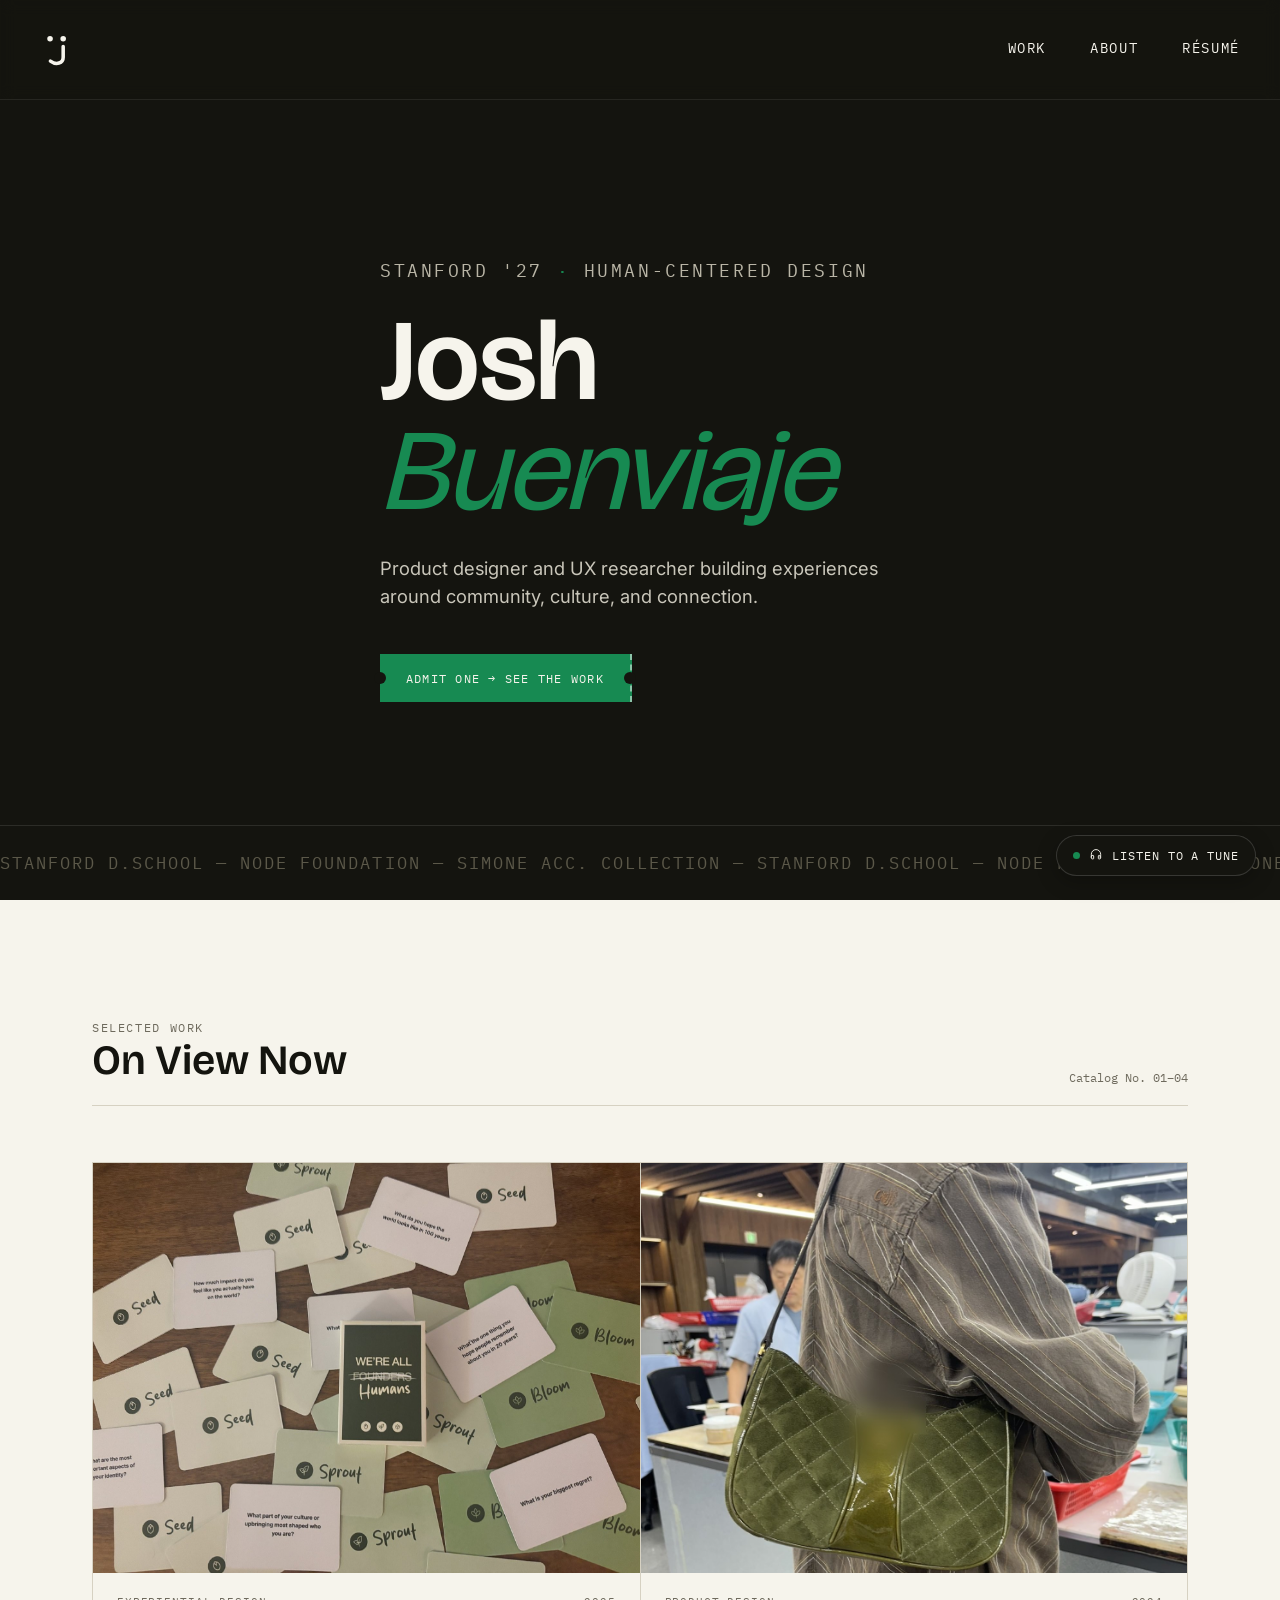
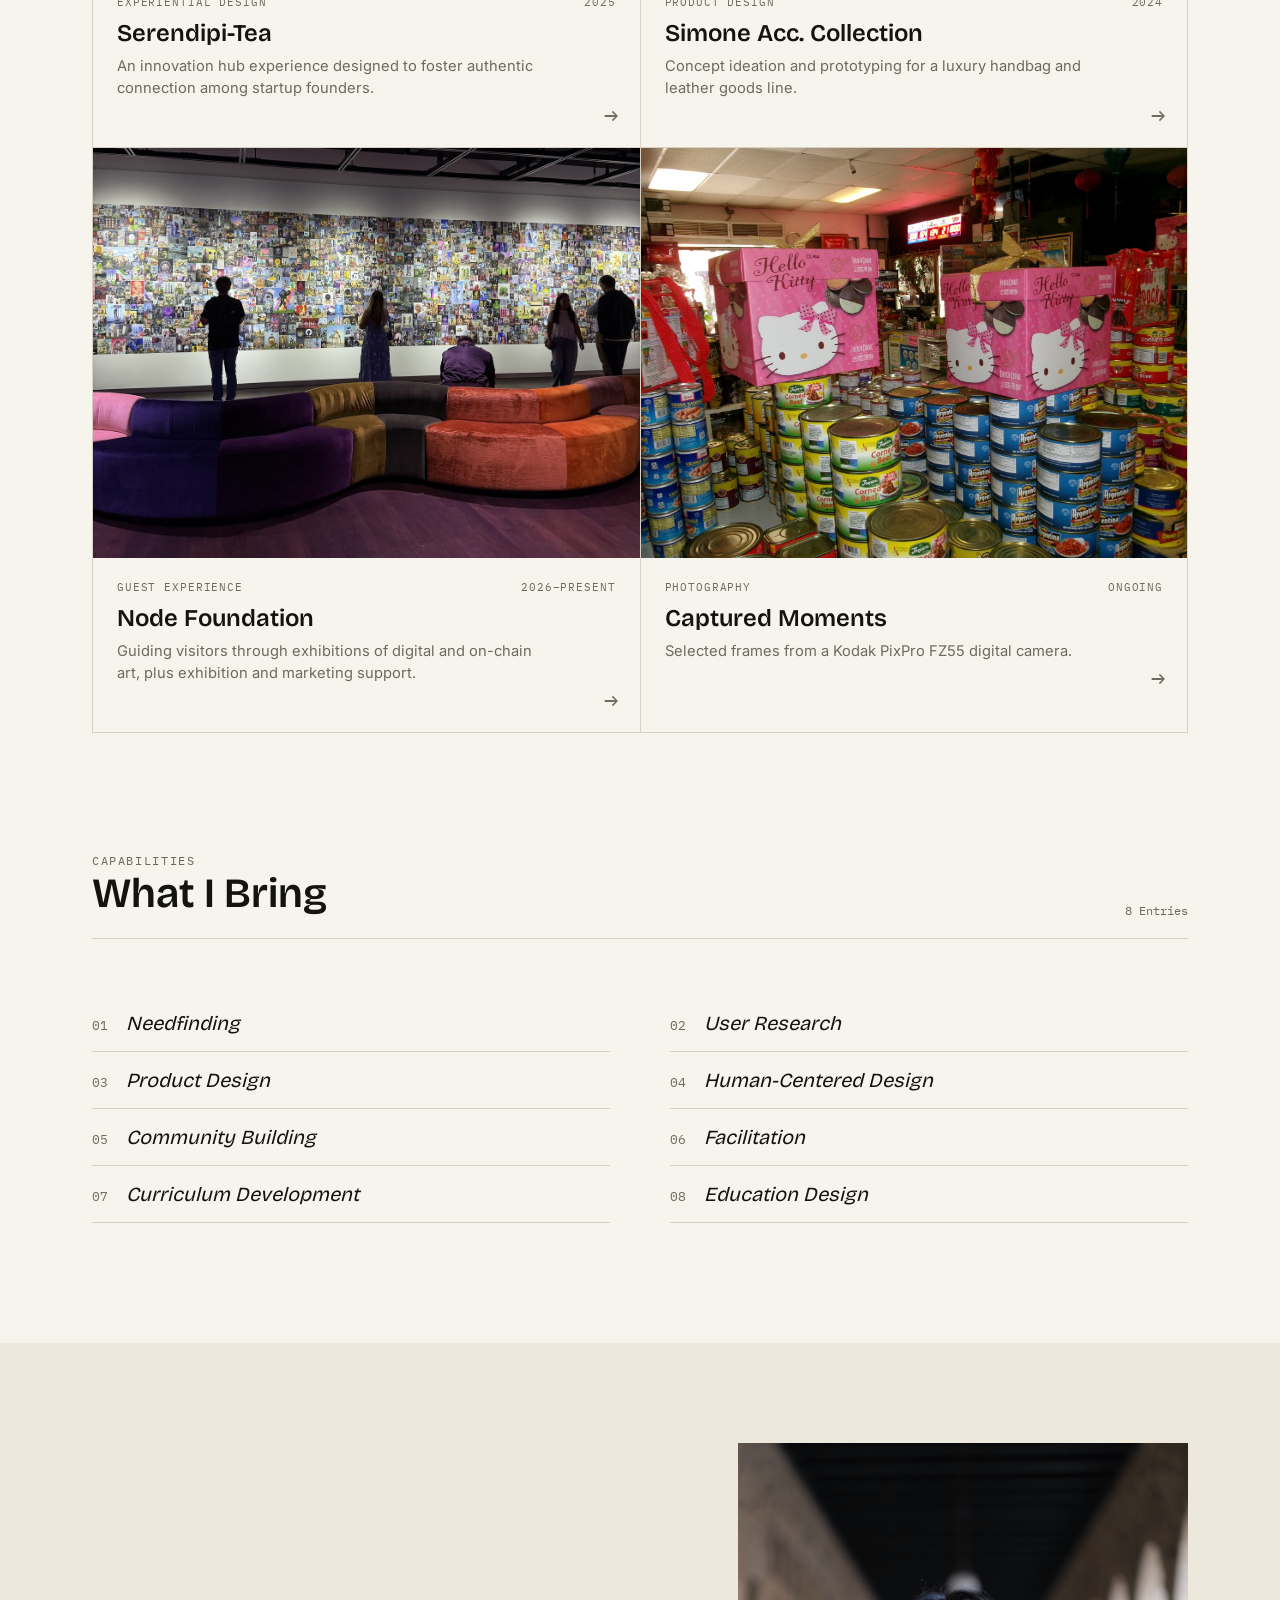
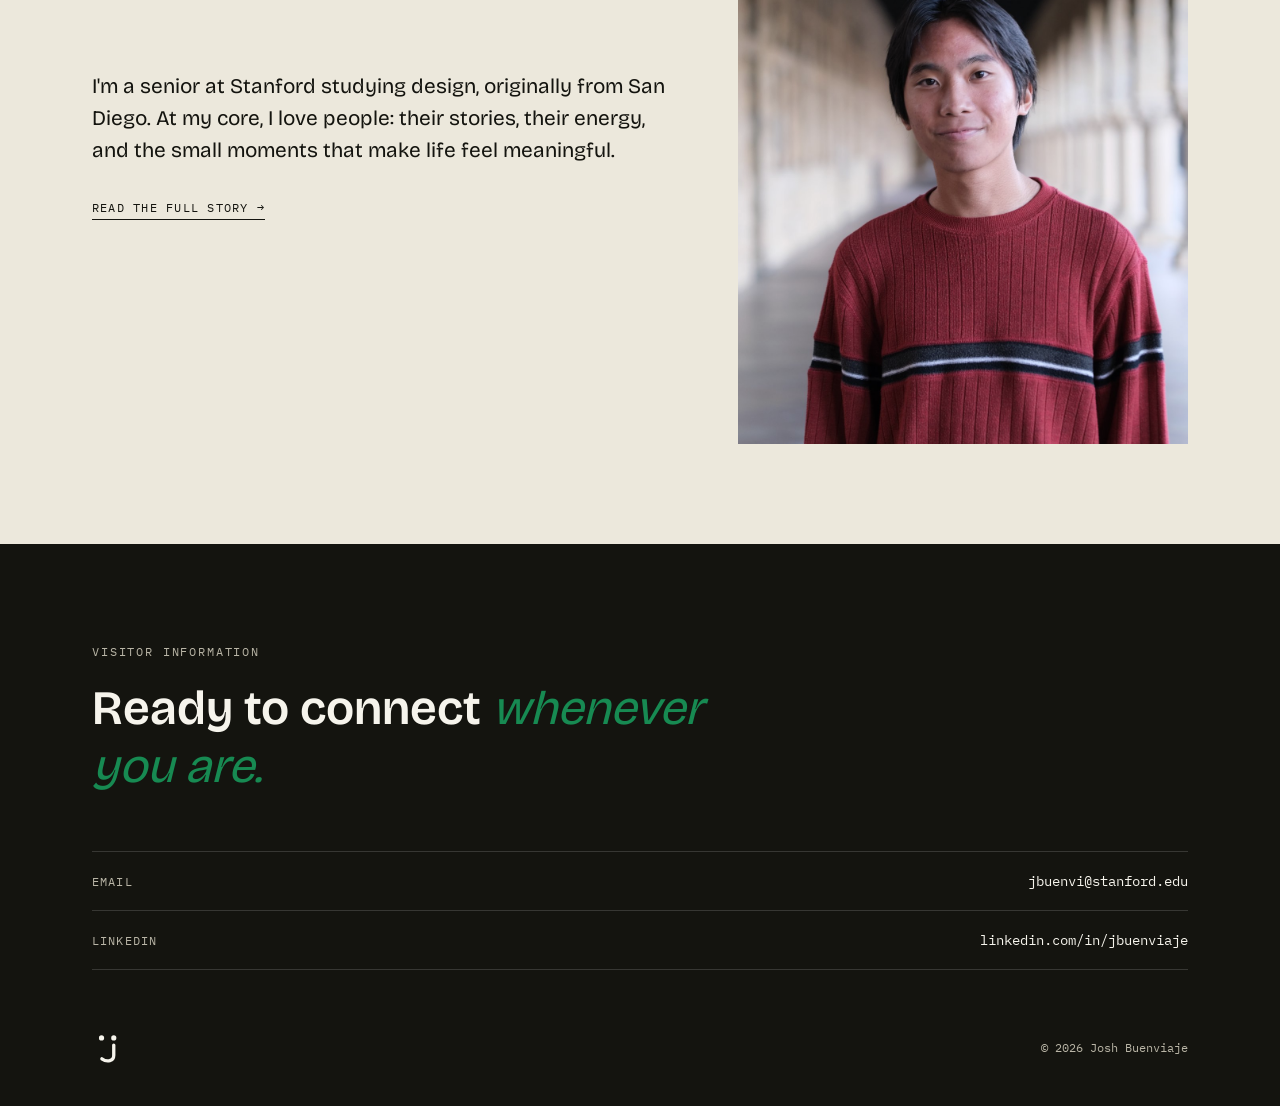
==== index.html @ cf0e29b3 "Add files via upload" ====
<!DOCTYPE html>
<html lang="en">
<head>
<meta charset="UTF-8">
<meta name="viewport" content="width=device-width, initial-scale=1.0">
<title>Josh Buenviaje — Portfolio</title>
<link rel="preconnect" href="https://fonts.googleapis.com">
<link href="https://fonts.googleapis.com/css2?family=Bricolage+Grotesque:opsz,wght@12..96,200..800&family=Inter:wght@400;500;600&family=IBM+Plex+Mono:wght@400;500&display=swap" rel="stylesheet">
<style>
  :root{
    --ink:#14140F;
    --paper:#F6F4EC;
    --paper-card:#ECE8DC;
    --line:#D6D1C2;
    --accent:#178A52;
    --accent-dim:#D8F2E3;
    --stamp:#D6402C;
    --muted:#6E6A5D;
    --paper-muted:#B9B5A6;
  }
  *{margin:0;padding:0;box-sizing:border-box;}
  html{scroll-behavior:smooth;}
  body{
    background:var(--paper);
    color:var(--ink);
    font-family:'Inter',sans-serif;
    -webkit-font-smoothing:antialiased;
    overflow-x:hidden;
  }
  a{color:inherit;text-decoration:none;}
  .mono{font-family:'IBM Plex Mono',monospace;}
  .display{font-family:'Bricolage Grotesque',sans-serif;}
  .wrap{max-width:1160px;margin:0 auto;padding:0 32px;}

  /* NAV */
  nav{
    position:fixed;top:0;left:0;right:0;z-index:50;
    display:flex;align-items:center;justify-content:space-between;
    padding:30px 40px;
    background:rgba(246,244,236,0.85);
    backdrop-filter:blur(8px);
    border-bottom:1px solid var(--line);
  }
  .navmark{color:var(--ink);display:block;transition:color .2s ease;}
  .navlinks{display:flex;gap:44px;}
  .navlinks a{
    font-family:'IBM Plex Mono',monospace;
    font-size:0.85rem;letter-spacing:0.12em;text-transform:uppercase;
    position:relative;padding-bottom:4px;
  }
  .navlinks a::after{
    content:'';position:absolute;left:0;bottom:0;width:0;height:1px;
    background:var(--accent);transition:width .25s ease;
  }
  .navlinks a:hover::after{width:100%;}
  nav.dark{background:rgba(20,20,15,0.85);border-bottom:1px solid rgba(255,255,255,0.08);}
  nav.dark .navmark, nav.dark .navlinks a{color:var(--paper);}

  /* HERO */
  .hero{
    background:var(--ink);
    color:var(--paper);
    min-height:100vh;
    display:flex;flex-direction:column;
    justify-content:center;
    position:relative;
    padding-top:120px;
    padding-bottom:60px;
  }
  .eyebrow{
    font-family:'IBM Plex Mono',monospace;
    font-size:1.15rem;letter-spacing:0.14em;text-transform:uppercase;
    color:var(--paper-muted);
    margin-bottom:24px;
  }
  .eyebrow span{color:var(--accent);}
  h1.name{
    font-family:'Bricolage Grotesque',sans-serif;
    font-weight:600;
    font-size:clamp(3.2rem, 9vw, 7.4rem);
    line-height:0.96;
    letter-spacing:-0.01em;
    margin-bottom:28px;
  }
  h1.name em{font-style:italic;font-weight:400;color:var(--accent);}
  .role-line{
    font-size:1.15rem;
    max-width:520px;
    color:#C9C6BA;
    line-height:1.5;
    margin-bottom:44px;
  }
  .hero-bottom{
    display:flex;align-items:center;gap:28px;flex-wrap:wrap;
  }

  /* TICKET BUTTON */
  .ticket{
    position:relative;
    display:inline-flex;align-items:center;gap:14px;
    background:var(--accent);
    color:var(--paper);
    padding:16px 26px;
    font-family:'IBM Plex Mono',monospace;
    font-size:0.78rem;letter-spacing:0.1em;text-transform:uppercase;
    border-right:2px dashed rgba(255,255,255,0.5);
    transition:transform .2s ease, background .2s ease;
  }
  .ticket::before{
    content:'';position:absolute;left:-6px;top:50%;transform:translateY(-50%);
    width:12px;height:12px;border-radius:50%;background:var(--ink);
  }
  .ticket::after{
    content:'';position:absolute;right:-6px;top:50%;transform:translateY(-50%);
    width:12px;height:12px;border-radius:50%;background:var(--ink);
  }
  .ticket:hover{transform:translateY(-2px);background:#1EA05F;}
  .stamp{
    font-family:'IBM Plex Mono',monospace;
    font-size:0.68rem;letter-spacing:0.08em;
    color:var(--stamp);
    border:1.5px solid var(--stamp);
    padding:5px 10px;
    transform:rotate(-6deg);
    display:inline-block;
    text-transform:uppercase;
  }

  /* MARQUEE */
  .marquee-wrap{
    position:absolute;bottom:0;left:0;right:0;
    border-top:1px solid rgba(255,255,255,0.1);
    padding:26px 0;overflow:hidden;white-space:nowrap;
  }
  .marquee{
    display:inline-block;
    font-family:'IBM Plex Mono',monospace;
    font-size:1.05rem;letter-spacing:0.12em;
    color:#5B5849;
    animation:scroll 28s linear infinite;
  }
  @keyframes scroll{from{transform:translateX(0);}to{transform:translateX(-50%);}}

  /* SECTION HEADER */
  .section{padding:120px 0;}
  .section-head{
    display:flex;justify-content:space-between;align-items:flex-end;
    margin-bottom:56px;flex-wrap:wrap;gap:16px;
    border-bottom:1px solid var(--line);
    padding-bottom:20px;
  }
  .section-eyebrow{
    font-family:'IBM Plex Mono',monospace;
    font-size:0.72rem;letter-spacing:0.14em;text-transform:uppercase;
    color:var(--muted);
  }
  .section-title{
    font-family:'Bricolage Grotesque',sans-serif;font-weight:600;font-size:2.6rem;
  }
  .catalog-no{
    font-family:'IBM Plex Mono',monospace;font-size:0.72rem;color:var(--muted);
  }

  /* WORK GRID */
  .work-grid{
    display:grid;grid-template-columns:1fr 1fr;gap:1px;
    background:var(--line);
    border:1px solid var(--line);
  }
  .work-card{
    background:var(--paper);
    display:flex;flex-direction:column;
    text-decoration:none;color:inherit;
    transition:background .2s ease;
  }
  .work-card:hover{background:var(--paper-card);}
  .work-image{
    display:flex;align-items:flex-end;
    padding:20px;
    position:relative;
    overflow:hidden;
  }
  .work-image .imgtag{
    font-family:'IBM Plex Mono',monospace;
    font-size:0.68rem;color:rgba(255,255,255,0.75);
    letter-spacing:0.08em;position:relative;z-index:1;
  }
  .work-1 .work-image{aspect-ratio:4/3;background:linear-gradient(135deg,#178A52,#0B3A24);}
  .work-2 .work-image{aspect-ratio:4/3;background:linear-gradient(135deg,#5C5748,#22201A);}
  .work-3 .work-image{aspect-ratio:4/3;background:linear-gradient(135deg,#D6402C,#7A1F14);}
  .work-4 .work-image{aspect-ratio:4/3;background:linear-gradient(135deg,#8C8875,#3D3B31);}
  .work-image .ph-img{object-position:center 20%;}
  /* Easy-to-swap placeholder images: replace the file at the src path below,
     or edit the src attribute directly. If the file is missing, onerror hides
     the broken image and the colored background above shows through instead. */
  .ph-img{
    position:absolute;inset:0;width:100%;height:100%;object-fit:cover;
    display:block;
  }
  .work-body{padding:22px 24px 48px;position:relative;}
  .work-meta{
    font-family:'IBM Plex Mono',monospace;font-size:0.68rem;letter-spacing:0.08em;
    text-transform:uppercase;color:var(--muted);margin-bottom:10px;
    display:flex;justify-content:space-between;
  }
  .work-title{
    font-family:'Bricolage Grotesque',sans-serif;font-weight:600;font-size:1.5rem;margin-bottom:8px;
  }
  .work-desc{font-size:0.92rem;color:var(--muted);line-height:1.5;max-width:420px;}
  .work-arrow{
    position:absolute;right:22px;bottom:20px;
    font-family:'IBM Plex Mono',monospace;font-size:1.5rem;line-height:1;
    color:var(--muted);
    transition:color .2s ease, transform .2s ease;
    transform:scale(1);
  }
  .work-card:hover .work-arrow{color:var(--accent);transform:scale(1.25);}

  /* SKILLS INDEX */
  .index-list{
    display:grid;grid-template-columns:1fr 1fr;gap:0 60px;
  }
  .index-row{
    display:flex;align-items:baseline;gap:18px;
    padding:16px 0;border-bottom:1px solid var(--line);
    position:relative;cursor:default;
  }
  .index-num{font-family:'IBM Plex Mono',monospace;color:var(--muted);font-size:0.8rem;}
  .index-name{
    font-family:'Bricolage Grotesque',sans-serif;font-style:italic;font-size:1.25rem;
    position:relative;
  }
  .index-name::after{
    content:'';position:absolute;left:0;bottom:-2px;width:0;height:1px;background:var(--accent);
    transition:width .25s ease;
  }
  .index-row:hover .index-name::after{width:100%;}

  /* ABOUT TEASER */
  .about-teaser{
    background:var(--paper-card);
    padding:100px 0;
  }
  .about-grid{
    display:grid;grid-template-columns:1.3fr 1fr;gap:60px;align-items:center;
  }
  .about-text p{font-size:1.3rem;line-height:1.55;font-family:'Bricolage Grotesque',sans-serif;font-weight:400;margin-bottom:28px;}
  .about-link{
    font-family:'IBM Plex Mono',monospace;font-size:0.78rem;letter-spacing:0.1em;text-transform:uppercase;
    border-bottom:1.5px solid var(--ink);padding-bottom:4px;
  }
  .about-photo{
    aspect-ratio:3/4;
    position:relative;overflow:hidden;
  }
  .about-photo img{
    width:100%;height:100%;object-fit:cover;object-position:center 15%;display:block;
    filter:grayscale(0.15) contrast(1.03);
  }

  /* FOOTER / CONTACT */
  footer{
    background:var(--ink);color:var(--paper);
    padding:100px 0 40px;
  }
  .footer-eyebrow{
    font-family:'IBM Plex Mono',monospace;font-size:0.72rem;letter-spacing:0.16em;
    text-transform:uppercase;color:var(--paper-muted);margin-bottom:20px;
  }
  .footer-title{
    font-family:'Bricolage Grotesque',sans-serif;font-weight:600;font-size:3rem;margin-bottom:56px;max-width:640px;
  }
  .footer-title em{color:var(--accent);font-style:italic;font-weight:400;}
  .plates{border-top:1px solid rgba(255,255,255,0.15);}
  .plate{
    display:flex;justify-content:space-between;align-items:baseline;
    padding:20px 0;border-bottom:1px solid rgba(255,255,255,0.15);
    font-family:'IBM Plex Mono',monospace;font-size:0.85rem;
  }
  .plate span:first-child{color:var(--paper-muted);letter-spacing:0.1em;text-transform:uppercase;font-size:0.72rem;}
  .plate a:hover{color:var(--accent);}
  .footer-bottom{
    display:flex;justify-content:space-between;align-items:center;
    margin-top:60px;font-family:'IBM Plex Mono',monospace;font-size:0.72rem;color:var(--paper-muted);
  }
  .footer-mark{color:var(--paper);}

  @media (max-width:760px){
    .work-grid{grid-template-columns:1fr;}
    .about-grid{grid-template-columns:1fr;}
    .index-list{grid-template-columns:1fr;}
    .footer-title{font-size:2.1rem;}
    h1.name{font-size:clamp(2.6rem,12vw,4rem);}
  }
  /* AUDIO GUIDE WIDGET */
  .audio-guide{
    position:fixed;
    bottom:clamp(14px,3vw,24px);right:clamp(14px,3vw,24px);
    z-index:200;
    font-family:'Inter',sans-serif;
    max-width:calc(100vw - 28px);
  }
  .ag-toggle{
    display:flex;align-items:center;gap:9px;
    background:var(--ink);color:var(--paper);
    border:1px solid rgba(255,255,255,0.15);
    padding:clamp(10px,2vw,12px) clamp(13px,3vw,16px);border-radius:999px;
    cursor:pointer;box-shadow:0 6px 20px rgba(0,0,0,0.25);
    font-family:'IBM Plex Mono',monospace;font-size:clamp(0.66rem,1.6vw,0.72rem);letter-spacing:0.08em;text-transform:uppercase;
    transition:transform .2s ease, box-shadow .2s ease;
    white-space:nowrap;
  }
  .ag-toggle:hover{transform:translateY(-2px);box-shadow:0 10px 26px rgba(0,0,0,0.3);}
  .ag-dot{width:7px;height:7px;border-radius:50%;background:var(--accent);flex:none;
    animation:agpulse 1.6s ease-in-out infinite;}
  @keyframes agpulse{0%,100%{opacity:1;}50%{opacity:0.35;}}
  .ag-toggle svg{flex:none;}

  .ag-panel{
    position:absolute;bottom:calc(100% + 12px);right:0;
    width:clamp(240px,80vw,320px);
    max-width:calc(100vw - 28px);
    background:var(--paper);
    border:1px solid var(--ink);
    box-shadow:0 16px 40px rgba(0,0,0,0.22);
    padding:clamp(12px,3vw,16px);
    display:none;
    opacity:0;transform:translateY(8px);
    transition:opacity .2s ease, transform .2s ease;
  }
  .audio-guide.open .ag-panel{display:block;}
  .audio-guide.open .ag-panel.show{opacity:1;transform:translateY(0);}

  .ag-head{display:flex;justify-content:space-between;align-items:center;margin-bottom:12px;border-bottom:1px solid var(--line);padding-bottom:9px;gap:12px;}
  .ag-close{cursor:pointer;font-family:'IBM Plex Mono',monospace;font-size:0.85rem;color:var(--muted);background:none;border:none;padding:0;line-height:1;flex:none;}
  .ag-close:hover{color:var(--ink);}

  .ag-tabs{display:flex;gap:14px;flex-wrap:wrap;}
  .ag-tab{
    font-family:'IBM Plex Mono',monospace;font-size:0.68rem;letter-spacing:0.05em;text-transform:uppercase;
    color:var(--muted);background:none;border:none;cursor:pointer;padding:0 0 3px 0;
    border-bottom:1.5px solid transparent;
  }
  .ag-tab.active{color:var(--ink);border-bottom-color:var(--accent);}

  .ag-frame-wrap{border-radius:8px;overflow:hidden;background:var(--paper-card);min-height:152px;}
  .ag-frame-wrap iframe{display:block;width:100%;height:152px;border:none;}

  .ag-footer{margin-top:10px;font-family:'IBM Plex Mono',monospace;font-size:0.64rem;color:var(--muted);text-align:right;}
  .ag-footer a{color:var(--muted);}
  .ag-footer a:hover{color:var(--accent);}
</style>
</head>
<body>

<nav class="dark" id="navbar">
  <a href="index.html" aria-label="Back to homepage"><svg class="navmark" width="34" height="39" viewBox="0 0 44 50" fill="none">
    <circle cx="13" cy="11" r="3.6" fill="currentColor"/>
    <circle cx="30" cy="11" r="3.6" fill="currentColor"/>
    <path d="M30 21 V35 C30 43 21 45.5 13.5 40" stroke="currentColor" stroke-width="4.6" stroke-linecap="round" fill="none"/>
  </svg></a>
  <div class="navlinks">
    <a href="#work">Work</a>
    <a href="about.html">About</a>
    <!-- Résumé link: points to the résumé on Google Drive. -->
    <a href="https://drive.google.com/file/d/1j6kaJTfAUeaCM25LnBCSx-hFJtdSB7Q1/view?usp=sharing" target="_blank" rel="noopener">Résumé</a>
  </div>
</nav>

<section class="hero">
  <div class="wrap">
    <div class="eyebrow">Stanford &apos;27 <span>·</span> Human-Centered Design</div>
    <h1 class="name">Josh<br><em>Buenviaje</em></h1>
    <p class="role-line">Product designer and UX researcher building experiences around community, culture, and connection.</p>
    <div class="hero-bottom">
      <a href="#work" class="ticket">Admit One → See the Work</a>
    </div>
  </div>
  <div class="marquee-wrap">
    <span class="marquee">STANFORD D.SCHOOL — NODE FOUNDATION — SIMONE ACC. COLLECTION — STANFORD D.SCHOOL — NODE FOUNDATION — SIMONE ACC. COLLECTION — STANFORD D.SCHOOL — NODE FOUNDATION — SIMONE ACC. COLLECTION — STANFORD D.SCHOOL — NODE FOUNDATION — SIMONE ACC. COLLECTION —&nbsp;</span>
  </div>
</section>

<section class="section" id="work">
  <div class="wrap">
    <div class="section-head">
      <div>
        <div class="section-eyebrow">Selected Work</div>
        <div class="section-title">On View Now</div>
      </div>
      <div class="catalog-no">Catalog No. 01–04</div>
    </div>

    <div class="work-grid">
      <a href="case-study-template.html" class="work-card work-1">
        <div class="work-image">
          <img class="ph-img" src="serendipi-tea/cover.jpg" alt="Serendipi-Tea" onerror="this.style.display='none'">
        </div>
        <div class="work-body">
          <div class="work-meta"><span>Experiential Design</span><span>2025</span></div>
          <div class="work-title">Serendipi-Tea</div>
          <div class="work-desc">An innovation hub experience designed to foster authentic connection among startup founders.</div>
          <div class="work-arrow">→</div>
        </div>
      </a>
      <a href="case-study-simone.html" class="work-card work-2">
        <div class="work-image">
          <img class="ph-img" src="simone/cover.jpg" alt="Simone Acc. Collection" onerror="this.style.display='none'">
        </div>
        <div class="work-body">
          <div class="work-meta"><span>Product Design</span><span>2024</span></div>
          <div class="work-title">Simone Acc. Collection</div>
          <div class="work-desc">Concept ideation and prototyping for a luxury handbag and leather goods line.</div>
          <div class="work-arrow">→</div>
        </div>
      </a>
      <a href="case-study-node.html" class="work-card work-3">
        <div class="work-image">
          <img class="ph-img" src="node/cover.jpg" alt="Node Foundation" onerror="this.style.display='none'">
        </div>
        <div class="work-body">
          <div class="work-meta"><span>Guest Experience</span><span>2026–Present</span></div>
          <div class="work-title">Node Foundation</div>
          <div class="work-desc">Guiding visitors through exhibitions of digital and on-chain art, plus exhibition and marketing support.</div>
          <div class="work-arrow">→</div>
        </div>
      </a>
      <a href="captured-moments.html" class="work-card work-4">
        <div class="work-image">
          <img class="ph-img" src="photography/cover.jpg" alt="Captured Moments" onerror="this.style.display='none'">
        </div>
        <div class="work-body">
          <div class="work-meta"><span>Photography</span><span>Ongoing</span></div>
          <div class="work-title">Captured Moments</div>
          <div class="work-desc">Selected frames from a Kodak PixPro FZ55 digital camera.</div>
          <div class="work-arrow">→</div>
        </div>
      </a>
    </div>
  </div>
</section>

<section class="section" style="padding-top:0;">
  <div class="wrap">
    <div class="section-head">
      <div>
        <div class="section-eyebrow">Capabilities</div>
        <div class="section-title">What I Bring</div>
      </div>
      <div class="catalog-no">8 Entries</div>
    </div>
    <div class="index-list">
      <div class="index-row"><span class="index-num">01</span><span class="index-name">Needfinding</span></div>
      <div class="index-row"><span class="index-num">02</span><span class="index-name">User Research</span></div>
      <div class="index-row"><span class="index-num">03</span><span class="index-name">Product Design</span></div>
      <div class="index-row"><span class="index-num">04</span><span class="index-name">Human-Centered Design</span></div>
      <div class="index-row"><span class="index-num">05</span><span class="index-name">Community Building</span></div>
      <div class="index-row"><span class="index-num">06</span><span class="index-name">Facilitation</span></div>
      <div class="index-row"><span class="index-num">07</span><span class="index-name">Curriculum Development</span></div>
      <div class="index-row"><span class="index-num">08</span><span class="index-name">Education Design</span></div>
    </div>
  </div>
</section>

<section class="about-teaser" id="about">
  <div class="wrap about-grid">
    <div class="about-text">
      <p>I'm a senior at Stanford studying design, originally from San Diego. At my core, I love people: their stories, their energy, and the small moments that make life feel meaningful.</p>
      <a href="about.html" class="about-link">Read the Full Story →</a>
    </div>
    <div class="about-photo"><img src="about/josh-about.jpg" alt="Josh Buenviaje"></div>
  </div>
</section>

<footer id="contact">
  <div class="wrap">
    <div class="footer-eyebrow">Visitor Information</div>
    <div class="footer-title">Ready to connect <em>whenever you are.</em></div>
    <div class="plates">
      <div class="plate"><span>Email</span><a href="mailto:jbuenvi@stanford.edu">jbuenvi@stanford.edu</a></div>
      <div class="plate"><span>LinkedIn</span><a href="https://www.linkedin.com/in/jbuenviaje" target="_blank" rel="noopener">linkedin.com/in/jbuenviaje</a></div>
    </div>
    <div class="footer-bottom">
      <svg class="footer-mark" width="32" height="36" viewBox="0 0 44 50" fill="none">
        <circle cx="13" cy="11" r="3.6" fill="currentColor"/>
        <circle cx="30" cy="11" r="3.6" fill="currentColor"/>
        <path d="M30 21 V35 C30 43 21 45.5 13.5 40" stroke="currentColor" stroke-width="4.6" stroke-linecap="round" fill="none"/>
      </svg>
      <span>© 2026 Josh Buenviaje</span>
    </div>
  </div>
</footer>

<div class="audio-guide" id="audioGuide">
  <div class="ag-panel" id="agPanel">
    <div class="ag-head">
      <div class="ag-tabs" id="agTabs">
        <button class="ag-tab active" data-uri="spotify:playlist:53VFJnUIcrfUlIhhLTmUji">Josh's Top 10</button>
        <button class="ag-tab" data-uri="spotify:playlist:1d93rfrg8ZQheUn2gqzK49">Browsing</button>
      </div>
      <button class="ag-close" id="agClose" aria-label="Close">✕</button>
    </div>
    <div class="ag-frame-wrap">
      <div id="agFrame"></div>
    </div>
    <div class="ag-footer">Curated on <a href="#" target="_blank" rel="noopener">Spotify</a></div>
  </div>
  <div class="ag-toggle" id="agToggle">
    <span class="ag-dot"></span>
    <svg width="14" height="14" viewBox="0 0 24 24" fill="none"><path d="M4 15V9a8 8 0 0116 0v6M4 15a2 2 0 002 2h1a1 1 0 001-1v-4a1 1 0 00-1-1H5a1 1 0 00-1 1v3zM20 15a2 2 0 01-2 2h-1a1 1 0 01-1-1v-4a1 1 0 011-1h1a1 1 0 011 1v3z" stroke="currentColor" stroke-width="1.6"/></svg>
    Listen to a Tune
  </div>
</div>

<script>
  const nav = document.getElementById('navbar');
  window.addEventListener('scroll', () => {
    if (window.scrollY > window.innerHeight * 0.8) {
      nav.classList.remove('dark');
    } else {
      nav.classList.add('dark');
    }
  });

  // Audio guide widget — persists playback across page navigation via
  // Spotify's iFrame Embed API + localStorage. Each page mounts a fresh
  // controller on load; if a previous page had music going, we pick the
  // same playlist + position back up. (Browsers can still block autoplay
  // without a fresh click, so occasionally a tap on play is needed.)
  const agWidget = document.getElementById('audioGuide');
  const agToggle = document.getElementById('agToggle');
  const agClose = document.getElementById('agClose');
  const agPanel = document.getElementById('agPanel');
  const agFrameEl = document.getElementById('agFrame');
  const agTabs = document.querySelectorAll('.ag-tab');
  const AG_STATE_KEY = 'jb_portfolio_audio_state';
  let agController = null;
  let agSaveTimer = null;

  function readAgState(){
    try { const raw = localStorage.getItem(AG_STATE_KEY); return raw ? JSON.parse(raw) : null; }
    catch (e) { return null; }
  }
  function writeAgState(partial){
    try {
      const current = readAgState() || {};
      localStorage.setItem(AG_STATE_KEY, JSON.stringify(Object.assign(current, partial)));
    } catch (e) { /* localStorage unavailable — playback just won't persist */ }
  }
  function setActiveTabByUri(uri){
    agTabs.forEach(t => t.classList.toggle('active', t.getAttribute('data-uri') === uri));
  }

  function mountController(uri, resumeSeconds, autoplay){
    if (!window.SpotifyIframeApi) return;
    window.SpotifyIframeApi.createController(agFrameEl, { uri: uri }, (controller) => {
      agController = controller;
      controller.addListener('playback_update', (e) => {
        const d = e.data || {};
        clearTimeout(agSaveTimer);
        agSaveTimer = setTimeout(() => {
          writeAgState({ uri: uri, position: d.position || 0, paused: !!d.isPaused, savedAt: Date.now() });
        }, 250);
      });
      controller.addListener('ready', () => {
        if (resumeSeconds) controller.seek(resumeSeconds);
        if (autoplay) controller.play();
      });
    });
  }

  function loadTab(tab, resumeSeconds, autoplay){
    const uri = tab.getAttribute('data-uri');
    setActiveTabByUri(uri);
    writeAgState({ uri: uri, position: resumeSeconds || 0, paused: autoplay === false });
    if (agController) {
      agController.loadUri(uri);
      if (autoplay !== false) agController.play();
    } else {
      mountController(uri, resumeSeconds, autoplay !== false);
    }
  }

  window.onSpotifyIframeApiReady = (IFrameAPI) => {
    window.SpotifyIframeApi = IFrameAPI;
    const saved = readAgState();
    if (saved && saved.uri) {
      setActiveTabByUri(saved.uri);
      mountController(saved.uri, saved.position, !saved.paused);
      if (saved.open) {
        agWidget.classList.add('open');
        requestAnimationFrame(() => agPanel.classList.add('show'));
      }
    }
  };

  agToggle.addEventListener('click', () => {
    const opening = !agWidget.classList.contains('open');
    agWidget.classList.toggle('open');
    writeAgState({ open: opening });
    if (opening && !agController) {
      loadTab(agTabs[0], 0, true);
    }
    if (opening) {
      requestAnimationFrame(() => agPanel.classList.add('show'));
    } else {
      agPanel.classList.remove('show');
    }
  });

  agClose.addEventListener('click', (e) => {
    e.stopPropagation();
    agWidget.classList.remove('open');
    agPanel.classList.remove('show');
    writeAgState({ open: false });
  });

  agTabs.forEach(tab => tab.addEventListener('click', () => loadTab(tab, 0, true)));
</script>

<script src="https://open.spotify.com/embed/iframe-api/v1" async></script>
</body>
</html>
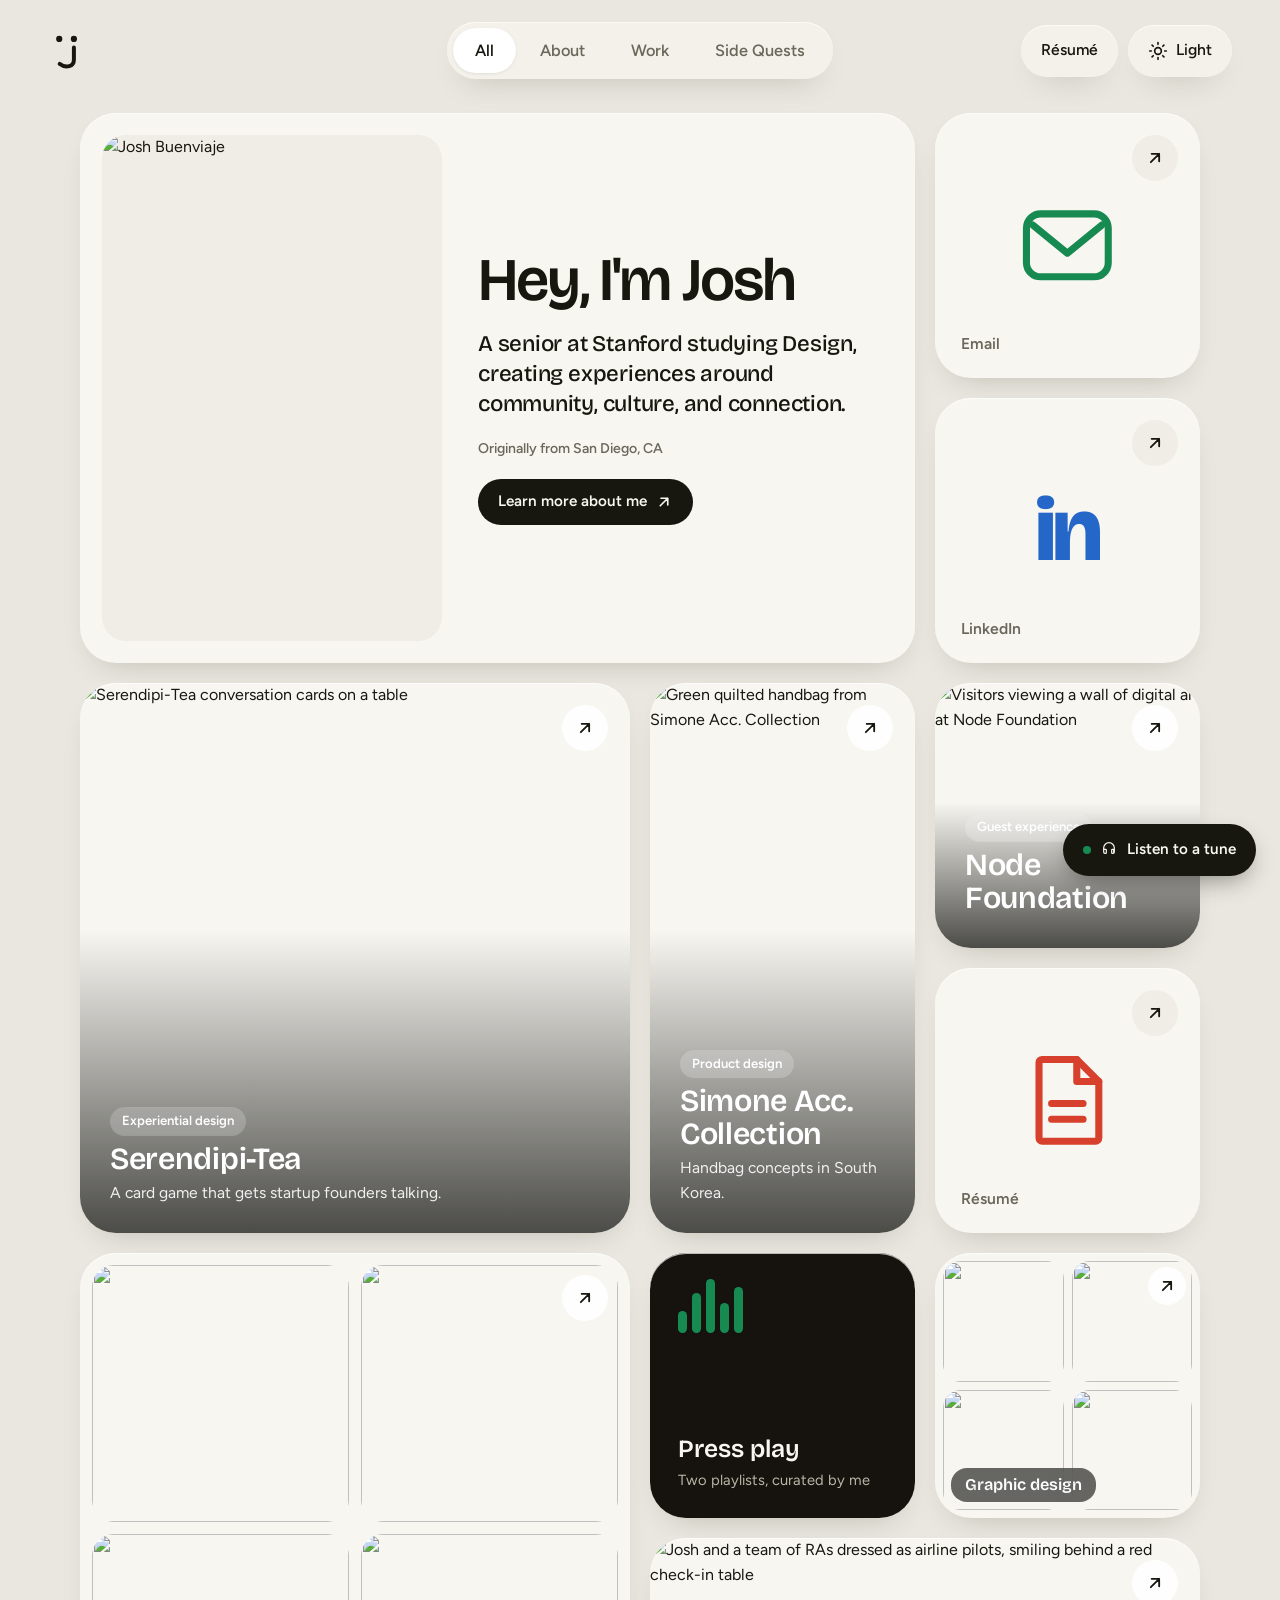
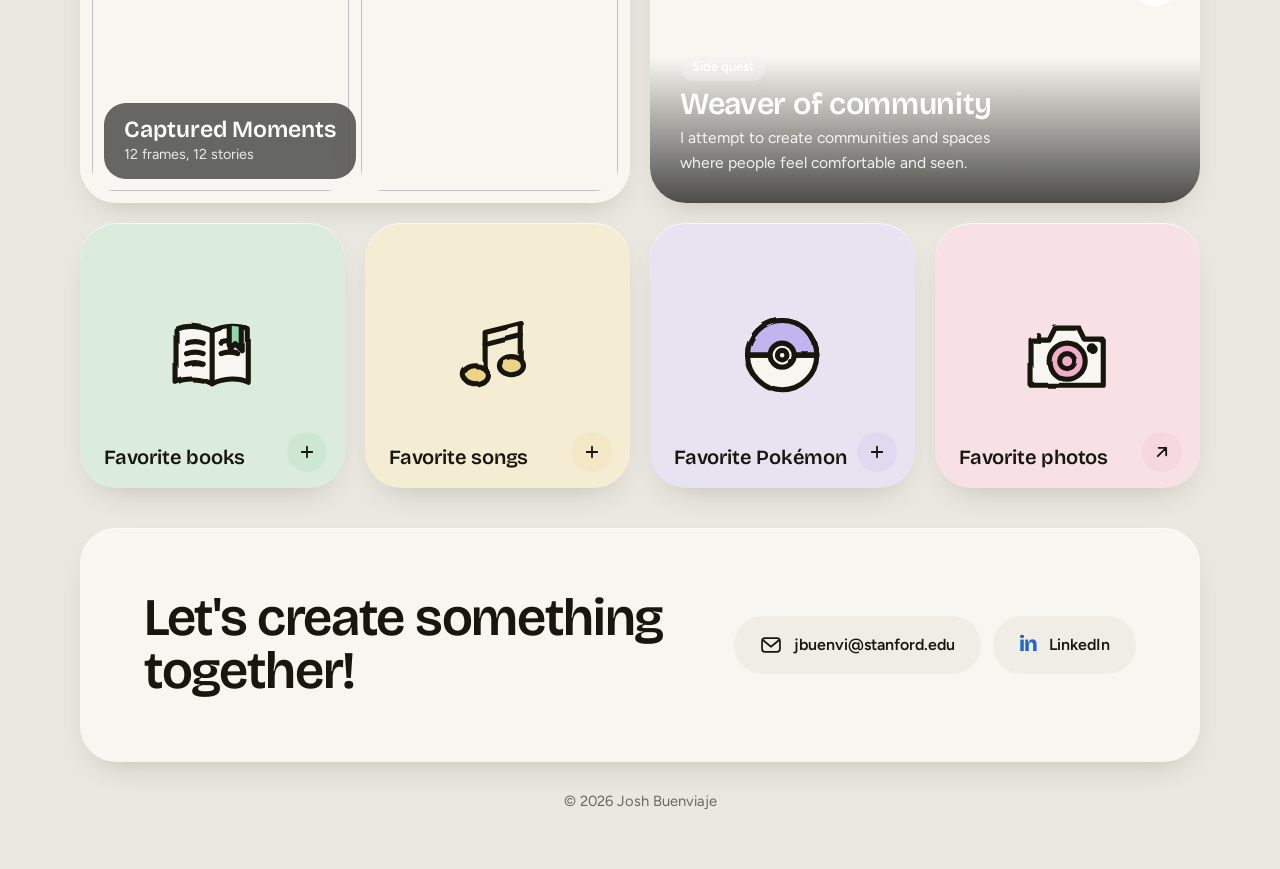
==== commit 813bb524: "Add files via upload" ====
--- a/index.html
+++ b/index.html
@@ -2,622 +2,564 @@
 <html lang="en">
 <head>
 <meta charset="UTF-8">
-<meta name="viewport" content="width=device-width, initial-scale=1.0">
-<title>Josh Buenviaje — Portfolio</title>
+<meta name="viewport" content="width=device-width, initial-scale=1">
+<title>Josh Buenviaje | Design portfolio</title>
+<meta name="description" content="Josh Buenviaje is a senior at Stanford studying Design. Case studies in research-led product and experience design, plus side quests.">
+<script>(function(){var d=document.documentElement;try{var t=localStorage.getItem('jb_theme');if(!t)t=matchMedia('(prefers-color-scheme: dark)').matches?'dark':'light';d.setAttribute('data-theme',t);d.setAttribute('data-view',localStorage.getItem('jb_view')||'tldr')}catch(e){d.setAttribute('data-theme','light');d.setAttribute('data-view','tldr')}})()</script>
 <link rel="preconnect" href="https://fonts.googleapis.com">
-<link href="https://fonts.googleapis.com/css2?family=Bricolage+Grotesque:opsz,wght@12..96,200..800&family=Inter:wght@400;500;600&family=IBM+Plex+Mono:wght@400;500&display=swap" rel="stylesheet">
-<style>
-  :root{
-    --ink:#14140F;
-    --paper:#F6F4EC;
-    --paper-card:#ECE8DC;
-    --line:#D6D1C2;
-    --accent:#178A52;
-    --accent-dim:#D8F2E3;
-    --stamp:#D6402C;
-    --muted:#6E6A5D;
-    --paper-muted:#B9B5A6;
-  }
-  *{margin:0;padding:0;box-sizing:border-box;}
-  html{scroll-behavior:smooth;}
-  body{
-    background:var(--paper);
-    color:var(--ink);
-    font-family:'Inter',sans-serif;
-    -webkit-font-smoothing:antialiased;
-    overflow-x:hidden;
-  }
-  a{color:inherit;text-decoration:none;}
-  .mono{font-family:'IBM Plex Mono',monospace;}
-  .display{font-family:'Bricolage Grotesque',sans-serif;}
-  .wrap{max-width:1160px;margin:0 auto;padding:0 32px;}
-
-  /* NAV */
-  nav{
-    position:fixed;top:0;left:0;right:0;z-index:50;
-    display:flex;align-items:center;justify-content:space-between;
-    padding:30px 40px;
-    background:rgba(246,244,236,0.85);
-    backdrop-filter:blur(8px);
-    border-bottom:1px solid var(--line);
-  }
-  .navmark{color:var(--ink);display:block;transition:color .2s ease;}
-  .navlinks{display:flex;gap:44px;}
-  .navlinks a{
-    font-family:'IBM Plex Mono',monospace;
-    font-size:0.85rem;letter-spacing:0.12em;text-transform:uppercase;
-    position:relative;padding-bottom:4px;
-  }
-  .navlinks a::after{
-    content:'';position:absolute;left:0;bottom:0;width:0;height:1px;
-    background:var(--accent);transition:width .25s ease;
-  }
-  .navlinks a:hover::after{width:100%;}
-  nav.dark{background:rgba(20,20,15,0.85);border-bottom:1px solid rgba(255,255,255,0.08);}
-  nav.dark .navmark, nav.dark .navlinks a{color:var(--paper);}
-
-  /* HERO */
-  .hero{
-    background:var(--ink);
-    color:var(--paper);
-    min-height:100vh;
-    display:flex;flex-direction:column;
-    justify-content:center;
-    position:relative;
-    padding-top:120px;
-    padding-bottom:60px;
-  }
-  .eyebrow{
-    font-family:'IBM Plex Mono',monospace;
-    font-size:1.15rem;letter-spacing:0.14em;text-transform:uppercase;
-    color:var(--paper-muted);
-    margin-bottom:24px;
-  }
-  .eyebrow span{color:var(--accent);}
-  h1.name{
-    font-family:'Bricolage Grotesque',sans-serif;
-    font-weight:600;
-    font-size:clamp(3.2rem, 9vw, 7.4rem);
-    line-height:0.96;
-    letter-spacing:-0.01em;
-    margin-bottom:28px;
-  }
-  h1.name em{font-style:italic;font-weight:400;color:var(--accent);}
-  .role-line{
-    font-size:1.15rem;
-    max-width:520px;
-    color:#C9C6BA;
-    line-height:1.5;
-    margin-bottom:44px;
-  }
-  .hero-bottom{
-    display:flex;align-items:center;gap:28px;flex-wrap:wrap;
-  }
-
-  /* TICKET BUTTON */
-  .ticket{
-    position:relative;
-    display:inline-flex;align-items:center;gap:14px;
-    background:var(--accent);
-    color:var(--paper);
-    padding:16px 26px;
-    font-family:'IBM Plex Mono',monospace;
-    font-size:0.78rem;letter-spacing:0.1em;text-transform:uppercase;
-    border-right:2px dashed rgba(255,255,255,0.5);
-    transition:transform .2s ease, background .2s ease;
-  }
-  .ticket::before{
-    content:'';position:absolute;left:-6px;top:50%;transform:translateY(-50%);
-    width:12px;height:12px;border-radius:50%;background:var(--ink);
-  }
-  .ticket::after{
-    content:'';position:absolute;right:-6px;top:50%;transform:translateY(-50%);
-    width:12px;height:12px;border-radius:50%;background:var(--ink);
-  }
-  .ticket:hover{transform:translateY(-2px);background:#1EA05F;}
-  .stamp{
-    font-family:'IBM Plex Mono',monospace;
-    font-size:0.68rem;letter-spacing:0.08em;
-    color:var(--stamp);
-    border:1.5px solid var(--stamp);
-    padding:5px 10px;
-    transform:rotate(-6deg);
-    display:inline-block;
-    text-transform:uppercase;
-  }
-
-  /* MARQUEE */
-  .marquee-wrap{
-    position:absolute;bottom:0;left:0;right:0;
-    border-top:1px solid rgba(255,255,255,0.1);
-    padding:26px 0;overflow:hidden;white-space:nowrap;
-  }
-  .marquee{
-    display:inline-block;
-    font-family:'IBM Plex Mono',monospace;
-    font-size:1.05rem;letter-spacing:0.12em;
-    color:#5B5849;
-    animation:scroll 28s linear infinite;
-  }
-  @keyframes scroll{from{transform:translateX(0);}to{transform:translateX(-50%);}}
-
-  /* SECTION HEADER */
-  .section{padding:120px 0;}
-  .section-head{
-    display:flex;justify-content:space-between;align-items:flex-end;
-    margin-bottom:56px;flex-wrap:wrap;gap:16px;
-    border-bottom:1px solid var(--line);
-    padding-bottom:20px;
-  }
-  .section-eyebrow{
-    font-family:'IBM Plex Mono',monospace;
-    font-size:0.72rem;letter-spacing:0.14em;text-transform:uppercase;
-    color:var(--muted);
-  }
-  .section-title{
-    font-family:'Bricolage Grotesque',sans-serif;font-weight:600;font-size:2.6rem;
-  }
-  .catalog-no{
-    font-family:'IBM Plex Mono',monospace;font-size:0.72rem;color:var(--muted);
-  }
-
-  /* WORK GRID */
-  .work-grid{
-    display:grid;grid-template-columns:1fr 1fr;gap:1px;
-    background:var(--line);
-    border:1px solid var(--line);
-  }
-  .work-card{
-    background:var(--paper);
-    display:flex;flex-direction:column;
-    text-decoration:none;color:inherit;
-    transition:background .2s ease;
-  }
-  .work-card:hover{background:var(--paper-card);}
-  .work-image{
-    display:flex;align-items:flex-end;
-    padding:20px;
-    position:relative;
-    overflow:hidden;
-  }
-  .work-image .imgtag{
-    font-family:'IBM Plex Mono',monospace;
-    font-size:0.68rem;color:rgba(255,255,255,0.75);
-    letter-spacing:0.08em;position:relative;z-index:1;
-  }
-  .work-1 .work-image{aspect-ratio:4/3;background:linear-gradient(135deg,#178A52,#0B3A24);}
-  .work-2 .work-image{aspect-ratio:4/3;background:linear-gradient(135deg,#5C5748,#22201A);}
-  .work-3 .work-image{aspect-ratio:4/3;background:linear-gradient(135deg,#D6402C,#7A1F14);}
-  .work-4 .work-image{aspect-ratio:4/3;background:linear-gradient(135deg,#8C8875,#3D3B31);}
-  .work-image .ph-img{object-position:center 20%;}
-  /* Easy-to-swap placeholder images: replace the file at the src path below,
-     or edit the src attribute directly. If the file is missing, onerror hides
-     the broken image and the colored background above shows through instead. */
-  .ph-img{
-    position:absolute;inset:0;width:100%;height:100%;object-fit:cover;
-    display:block;
-  }
-  .work-body{padding:22px 24px 48px;position:relative;}
-  .work-meta{
-    font-family:'IBM Plex Mono',monospace;font-size:0.68rem;letter-spacing:0.08em;
-    text-transform:uppercase;color:var(--muted);margin-bottom:10px;
-    display:flex;justify-content:space-between;
-  }
-  .work-title{
-    font-family:'Bricolage Grotesque',sans-serif;font-weight:600;font-size:1.5rem;margin-bottom:8px;
-  }
-  .work-desc{font-size:0.92rem;color:var(--muted);line-height:1.5;max-width:420px;}
-  .work-arrow{
-    position:absolute;right:22px;bottom:20px;
-    font-family:'IBM Plex Mono',monospace;font-size:1.5rem;line-height:1;
-    color:var(--muted);
-    transition:color .2s ease, transform .2s ease;
-    transform:scale(1);
-  }
-  .work-card:hover .work-arrow{color:var(--accent);transform:scale(1.25);}
-
-  /* SKILLS INDEX */
-  .index-list{
-    display:grid;grid-template-columns:1fr 1fr;gap:0 60px;
-  }
-  .index-row{
-    display:flex;align-items:baseline;gap:18px;
-    padding:16px 0;border-bottom:1px solid var(--line);
-    position:relative;cursor:default;
-  }
-  .index-num{font-family:'IBM Plex Mono',monospace;color:var(--muted);font-size:0.8rem;}
-  .index-name{
-    font-family:'Bricolage Grotesque',sans-serif;font-style:italic;font-size:1.25rem;
-    position:relative;
-  }
-  .index-name::after{
-    content:'';position:absolute;left:0;bottom:-2px;width:0;height:1px;background:var(--accent);
-    transition:width .25s ease;
-  }
-  .index-row:hover .index-name::after{width:100%;}
-
-  /* ABOUT TEASER */
-  .about-teaser{
-    background:var(--paper-card);
-    padding:100px 0;
-  }
-  .about-grid{
-    display:grid;grid-template-columns:1.3fr 1fr;gap:60px;align-items:center;
-  }
-  .about-text p{font-size:1.3rem;line-height:1.55;font-family:'Bricolage Grotesque',sans-serif;font-weight:400;margin-bottom:28px;}
-  .about-link{
-    font-family:'IBM Plex Mono',monospace;font-size:0.78rem;letter-spacing:0.1em;text-transform:uppercase;
-    border-bottom:1.5px solid var(--ink);padding-bottom:4px;
-  }
-  .about-photo{
-    aspect-ratio:3/4;
-    position:relative;overflow:hidden;
-  }
-  .about-photo img{
-    width:100%;height:100%;object-fit:cover;object-position:center 15%;display:block;
-    filter:grayscale(0.15) contrast(1.03);
-  }
-
-  /* FOOTER / CONTACT */
-  footer{
-    background:var(--ink);color:var(--paper);
-    padding:100px 0 40px;
-  }
-  .footer-eyebrow{
-    font-family:'IBM Plex Mono',monospace;font-size:0.72rem;letter-spacing:0.16em;
-    text-transform:uppercase;color:var(--paper-muted);margin-bottom:20px;
-  }
-  .footer-title{
-    font-family:'Bricolage Grotesque',sans-serif;font-weight:600;font-size:3rem;margin-bottom:56px;max-width:640px;
-  }
-  .footer-title em{color:var(--accent);font-style:italic;font-weight:400;}
-  .plates{border-top:1px solid rgba(255,255,255,0.15);}
-  .plate{
-    display:flex;justify-content:space-between;align-items:baseline;
-    padding:20px 0;border-bottom:1px solid rgba(255,255,255,0.15);
-    font-family:'IBM Plex Mono',monospace;font-size:0.85rem;
-  }
-  .plate span:first-child{color:var(--paper-muted);letter-spacing:0.1em;text-transform:uppercase;font-size:0.72rem;}
-  .plate a:hover{color:var(--accent);}
-  .footer-bottom{
-    display:flex;justify-content:space-between;align-items:center;
-    margin-top:60px;font-family:'IBM Plex Mono',monospace;font-size:0.72rem;color:var(--paper-muted);
-  }
-  .footer-mark{color:var(--paper);}
-
-  @media (max-width:760px){
-    .work-grid{grid-template-columns:1fr;}
-    .about-grid{grid-template-columns:1fr;}
-    .index-list{grid-template-columns:1fr;}
-    .footer-title{font-size:2.1rem;}
-    h1.name{font-size:clamp(2.6rem,12vw,4rem);}
-  }
-  /* AUDIO GUIDE WIDGET */
-  .audio-guide{
-    position:fixed;
-    bottom:clamp(14px,3vw,24px);right:clamp(14px,3vw,24px);
-    z-index:200;
-    font-family:'Inter',sans-serif;
-    max-width:calc(100vw - 28px);
-  }
-  .ag-toggle{
-    display:flex;align-items:center;gap:9px;
-    background:var(--ink);color:var(--paper);
-    border:1px solid rgba(255,255,255,0.15);
-    padding:clamp(10px,2vw,12px) clamp(13px,3vw,16px);border-radius:999px;
-    cursor:pointer;box-shadow:0 6px 20px rgba(0,0,0,0.25);
-    font-family:'IBM Plex Mono',monospace;font-size:clamp(0.66rem,1.6vw,0.72rem);letter-spacing:0.08em;text-transform:uppercase;
-    transition:transform .2s ease, box-shadow .2s ease;
-    white-space:nowrap;
-  }
-  .ag-toggle:hover{transform:translateY(-2px);box-shadow:0 10px 26px rgba(0,0,0,0.3);}
-  .ag-dot{width:7px;height:7px;border-radius:50%;background:var(--accent);flex:none;
-    animation:agpulse 1.6s ease-in-out infinite;}
-  @keyframes agpulse{0%,100%{opacity:1;}50%{opacity:0.35;}}
-  .ag-toggle svg{flex:none;}
-
-  .ag-panel{
-    position:absolute;bottom:calc(100% + 12px);right:0;
-    width:clamp(240px,80vw,320px);
-    max-width:calc(100vw - 28px);
-    background:var(--paper);
-    border:1px solid var(--ink);
-    box-shadow:0 16px 40px rgba(0,0,0,0.22);
-    padding:clamp(12px,3vw,16px);
-    display:none;
-    opacity:0;transform:translateY(8px);
-    transition:opacity .2s ease, transform .2s ease;
-  }
-  .audio-guide.open .ag-panel{display:block;}
-  .audio-guide.open .ag-panel.show{opacity:1;transform:translateY(0);}
-
-  .ag-head{display:flex;justify-content:space-between;align-items:center;margin-bottom:12px;border-bottom:1px solid var(--line);padding-bottom:9px;gap:12px;}
-  .ag-close{cursor:pointer;font-family:'IBM Plex Mono',monospace;font-size:0.85rem;color:var(--muted);background:none;border:none;padding:0;line-height:1;flex:none;}
-  .ag-close:hover{color:var(--ink);}
-
-  .ag-tabs{display:flex;gap:14px;flex-wrap:wrap;}
-  .ag-tab{
-    font-family:'IBM Plex Mono',monospace;font-size:0.68rem;letter-spacing:0.05em;text-transform:uppercase;
-    color:var(--muted);background:none;border:none;cursor:pointer;padding:0 0 3px 0;
-    border-bottom:1.5px solid transparent;
-  }
-  .ag-tab.active{color:var(--ink);border-bottom-color:var(--accent);}
-
-  .ag-frame-wrap{border-radius:8px;overflow:hidden;background:var(--paper-card);min-height:152px;}
-  .ag-frame-wrap iframe{display:block;width:100%;height:152px;border:none;}
-
-  .ag-footer{margin-top:10px;font-family:'IBM Plex Mono',monospace;font-size:0.64rem;color:var(--muted);text-align:right;}
-  .ag-footer a{color:var(--muted);}
-  .ag-footer a:hover{color:var(--accent);}
-</style>
+<link rel="preconnect" href="https://fonts.gstatic.com" crossorigin>
+<link href="https://fonts.googleapis.com/css2?family=Bricolage+Grotesque:opsz,wght@12..96,400..800&family=Figtree:wght@400;500;600;700&display=swap" rel="stylesheet">
+<link rel="stylesheet" href="styles.css">
 </head>
 <body>
-
-<nav class="dark" id="navbar">
-  <a href="index.html" aria-label="Back to homepage"><svg class="navmark" width="34" height="39" viewBox="0 0 44 50" fill="none">
-    <circle cx="13" cy="11" r="3.6" fill="currentColor"/>
-    <circle cx="30" cy="11" r="3.6" fill="currentColor"/>
-    <path d="M30 21 V35 C30 43 21 45.5 13.5 40" stroke="currentColor" stroke-width="4.6" stroke-linecap="round" fill="none"/>
-  </svg></a>
-  <div class="navlinks">
-    <a href="#work">Work</a>
-    <a href="about.html">About</a>
-    <!-- Résumé link: points to the résumé on Google Drive. -->
-    <a href="https://drive.google.com/file/d/1j6kaJTfAUeaCM25LnBCSx-hFJtdSB7Q1/view?usp=sharing" target="_blank" rel="noopener">Résumé</a>
-  </div>
-</nav>
-
-<section class="hero">
-  <div class="wrap">
-    <div class="eyebrow">Stanford &apos;27 <span>·</span> Human-Centered Design</div>
-    <h1 class="name">Josh<br><em>Buenviaje</em></h1>
-    <p class="role-line">Product designer and UX researcher building experiences around community, culture, and connection.</p>
-    <div class="hero-bottom">
-      <a href="#work" class="ticket">Admit One → See the Work</a>
-    </div>
-  </div>
-  <div class="marquee-wrap">
-    <span class="marquee">STANFORD D.SCHOOL — NODE FOUNDATION — SIMONE ACC. COLLECTION — STANFORD D.SCHOOL — NODE FOUNDATION — SIMONE ACC. COLLECTION — STANFORD D.SCHOOL — NODE FOUNDATION — SIMONE ACC. COLLECTION — STANFORD D.SCHOOL — NODE FOUNDATION — SIMONE ACC. COLLECTION —&nbsp;</span>
-  </div>
-</section>
-
-<section class="section" id="work">
-  <div class="wrap">
-    <div class="section-head">
-      <div>
-        <div class="section-eyebrow">Selected Work</div>
-        <div class="section-title">On View Now</div>
+<div id="page">
+<svg width="0" height="0" style="position:absolute" aria-hidden="true" focusable="false"><filter id="rough" x="-8%" y="-8%" width="116%" height="116%"><feTurbulence type="fractalNoise" baseFrequency="0.034" numOctaves="2" seed="7" result="n"/><feDisplacementMap in="SourceGraphic" in2="n" scale="2.4"/></filter></svg>
+<div class="view" data-route="home" data-title="Josh Buenviaje | Design portfolio" data-desc="Josh Buenviaje is a senior at Stanford studying Design. Case studies in research-led product and experience design, plus side quests.">
+<header class="topbar">
+  <a class="logo" href="#/" aria-label="Josh Buenviaje, back to the top of the home page"><svg width="38" height="44" viewBox="0 0 44 50" fill="none" aria-hidden="true"><circle cx="13" cy="11" r="3.6" fill="currentColor"/><circle cx="30" cy="11" r="3.6" fill="currentColor"/><path d="M30 21 V35 C30 43 21 45.5 13.5 40" stroke="currentColor" stroke-width="4.6" stroke-linecap="round" fill="none"/></svg></a>
+  <div class="pill-group" role="tablist" aria-label="Filter the portfolio">
+    <button class="pill-btn" role="tab" data-tab="all" aria-selected="true" aria-controls="bento">All</button>
+    <button class="pill-btn" role="tab" data-tab="about" aria-selected="false" aria-controls="bento">About</button>
+    <button class="pill-btn" role="tab" data-tab="work" aria-selected="false" aria-controls="bento">Work</button>
+    <button class="pill-btn" role="tab" data-tab="side-quests" aria-selected="false" aria-controls="bento">Side Quests</button>
+  </div>
+  <div class="topbar-right">
+    <a class="chip-btn resume" href="https://drive.google.com/file/d/1j6kaJTfAUeaCM25LnBCSx-hFJtdSB7Q1/view?usp=sharing" target="_blank" rel="noopener" data-tip="Check out my résumé!">Résumé</a>
+    <button class="chip-btn theme-btn" aria-pressed="false" data-tip="Switch between light and dark"><svg class="sun" width="20" height="20" viewBox="0 0 24 24" fill="none" stroke="currentColor" stroke-width="2" stroke-linecap="round" aria-hidden="true"><circle cx="12" cy="12" r="4"/><path d="M12 2v2M12 20v2M4.9 4.9l1.4 1.4M17.7 17.7l1.4 1.4M2 12h2M20 12h2M4.9 19.1l1.4-1.4M17.7 6.3l1.4-1.4"/></svg><svg class="moon" width="20" height="20" viewBox="0 0 24 24" fill="none" stroke="currentColor" stroke-width="2" stroke-linecap="round" stroke-linejoin="round" aria-hidden="true"><path d="M20 14.5A8.5 8.5 0 0 1 9.5 4 8.5 8.5 0 1 0 20 14.5Z"/></svg><span class="txt">Light</span></button>
+  </div>
+</header>
+<main class="bento-wrap">
+<div class="bento" id="bento" role="tabpanel">
+  <a class="tile intro w3 h2" data-in="all about" data-tip="Learn more about me" href="#about" >
+    <div class="portrait"><img src="img/about/josh-about.jpg" alt="Josh Buenviaje"></div>
+    <div class="intro-copy">
+      <h1 class="hello-big">Hey, I'm Josh</h1>
+      <p class="hello-sub">A senior at Stanford studying Design, creating experiences around community, culture, and connection.</p>
+      <p class="where">Originally from San Diego, CA</p>
+      <span class="more">Learn more about me <svg width="20" height="20" viewBox="0 0 24 24" fill="none" stroke="currentColor" stroke-width="2.2" stroke-linecap="round" stroke-linejoin="round" aria-hidden="true"><path d="M7 17 17 7M8 7h9v9"/></svg></span>
+    </div><span class="sr-only">Learn more about me</span></a>
+  <article class="tile tile-img h2 grew" data-in="about" data-tip="Free Museum Tuesdays at Balboa Park were a childhood staple." tabindex="0" ><img class="bg" src="img/photography/frame-09.jpg" alt="Balboa Park, San Diego" style="object-position:center 40%">
+    <div class="tile-cap"><span class="tag">Where I grew up</span><h3>San Diego, CA</h3><p>About twenty minutes from the Mexico border.</p></div><span class="sr-only">Free Museum Tuesdays at Balboa Park were a childhood staple.</span></article>
+  <a class="tile tile-icon" data-in="all" data-tip="jbuenvi@stanford.edu. I&#x27;d love to hear from you." href="mailto:jbuenvi@stanford.edu" ><svg class="big mail-mark" viewBox="0 0 64 64" fill="none" stroke="currentColor" stroke-width="4.5" stroke-linecap="round" stroke-linejoin="round" aria-hidden="true"><rect x="6" y="12" width="52" height="40" rx="9"/><path d="m10 19 22 18 22-18"/></svg><span class="label">Email</span><span class="go"><svg width="20" height="20" viewBox="0 0 24 24" fill="none" stroke="currentColor" stroke-width="2.2" stroke-linecap="round" stroke-linejoin="round" aria-hidden="true"><path d="M7 17 17 7M8 7h9v9"/></svg></span><span class="sr-only">jbuenvi@stanford.edu. I&#x27;d love to hear from you.</span></a>
+  <a class="tile tile-icon" data-in="all" data-tip="linkedin.com/in/jbuenviaje" href="https://www.linkedin.com/in/jbuenviaje" target="_blank" rel="noopener" ><span class="linkedin-mark" aria-hidden="true">in</span><span class="label">LinkedIn</span><span class="go"><svg width="20" height="20" viewBox="0 0 24 24" fill="none" stroke="currentColor" stroke-width="2.2" stroke-linecap="round" stroke-linejoin="round" aria-hidden="true"><path d="M7 17 17 7M8 7h9v9"/></svg></span><span class="sr-only">linkedin.com/in/jbuenviaje</span></a>
+  <a class="tile tile-img w2 h2" data-in="all work" data-tip="A card game that got startup founders to stop pitching and start talking." href="#/serendipi-tea" ><img class="bg" src="img/serendipi-tea/cover.jpg" alt="Serendipi-Tea conversation cards on a table" style="object-position:center">
+    <span class="go"><svg width="20" height="20" viewBox="0 0 24 24" fill="none" stroke="currentColor" stroke-width="2.2" stroke-linecap="round" stroke-linejoin="round" aria-hidden="true"><path d="M7 17 17 7M8 7h9v9"/></svg></span>
+    <div class="tile-cap"><span class="tag">Experiential design</span><h3>Serendipi-Tea</h3><p>A card game that gets startup founders talking.</p></div><span class="sr-only">A card game that got startup founders to stop pitching and start talking.</span></a>
+  <a class="tile tile-img h2" data-in="all work" data-tip="Eight weeks in Ui-Wang, South Korea designing handbags, then making samples for a Tory Burch sales team." href="#/simone" ><img class="bg" src="img/simone/cover.jpg" alt="Green quilted handbag from Simone Acc. Collection" style="object-position:center 30%">
+    <span class="go"><svg width="20" height="20" viewBox="0 0 24 24" fill="none" stroke="currentColor" stroke-width="2.2" stroke-linecap="round" stroke-linejoin="round" aria-hidden="true"><path d="M7 17 17 7M8 7h9v9"/></svg></span>
+    <div class="tile-cap"><span class="tag">Product design</span><h3>Simone Acc. Collection</h3><p>Handbag concepts in South Korea.</p></div><span class="sr-only">Eight weeks in Ui-Wang, South Korea designing handbags, then making samples for a Tory Burch sales team.</span></a>
+  <a class="tile tile-img " data-in="all work" data-tip="I help people feel at home with digital and on-chain art, often for the first time." href="#/node" ><img class="bg" src="img/node/cover.jpg" alt="Visitors viewing a wall of digital art at Node Foundation" style="object-position:center">
+    <span class="go"><svg width="20" height="20" viewBox="0 0 24 24" fill="none" stroke="currentColor" stroke-width="2.2" stroke-linecap="round" stroke-linejoin="round" aria-hidden="true"><path d="M7 17 17 7M8 7h9v9"/></svg></span>
+    <div class="tile-cap"><span class="tag">Guest experience</span><h3>Node Foundation</h3><p></p></div><span class="sr-only">I help people feel at home with digital and on-chain art, often for the first time.</span></a>
+  <a class="tile tile-icon" data-in="all work" data-tip="Check out my résumé!" href="https://drive.google.com/file/d/1j6kaJTfAUeaCM25LnBCSx-hFJtdSB7Q1/view?usp=sharing" target="_blank" rel="noopener" ><svg class="big" viewBox="0 0 64 64" fill="none" stroke="currentColor" stroke-width="4.5" stroke-linecap="round" stroke-linejoin="round" aria-hidden="true" style="color:var(--stamp)"><path d="M16 6h22l14 14v36a2 2 0 0 1-2 2H16a2 2 0 0 1-2-2V8a2 2 0 0 1 2-2Z"/><path d="M38 6v14h14M22 34h20M22 44h20"/></svg><span class="label">Résumé</span><span class="go"><svg width="20" height="20" viewBox="0 0 24 24" fill="none" stroke="currentColor" stroke-width="2.2" stroke-linecap="round" stroke-linejoin="round" aria-hidden="true"><path d="M7 17 17 7M8 7h9v9"/></svg></span><span class="sr-only">Check out my résumé!</span></a>
+  <a class="tile tile-collage w2 h2" data-in="all side" data-tip="12 photos from a Kodak PixPro, each with the story on the back. Click one to flip it." href="#/moments" ><div class="ph"><img src="img/photography/frame-01.jpg" alt="" loading="lazy"></div><div class="ph"><img src="img/photography/frame-04.jpg" alt="" loading="lazy"></div><div class="ph"><img src="img/photography/frame-03.jpg" alt="" loading="lazy"></div><div class="ph"><img src="img/photography/frame-09.jpg" alt="" loading="lazy"></div><div class="cap"><h3>Captured Moments</h3><p>12 frames, 12 stories</p></div><span class="go"><svg width="20" height="20" viewBox="0 0 24 24" fill="none" stroke="currentColor" stroke-width="2.2" stroke-linecap="round" stroke-linejoin="round" aria-hidden="true"><path d="M7 17 17 7M8 7h9v9"/></svg></span><span class="sr-only">12 photos from a Kodak PixPro, each with the story on the back. Click one to flip it.</span></a>
+  <button class="tile tile-play" data-in="all side" data-tip="The music keeps going as you click around the site." type="button" id="playTile"><div class="eq" aria-hidden="true"><i></i><i></i><i></i><i></i><i></i></div>
+    <div><h3>Press play</h3><p>Two playlists, curated by me</p></div><span class="sr-only">The music keeps going as you click around the site.</span></button>
+  <a class="tile tile-collage sm" data-in="all side" data-tip="Posters and graphics I&#x27;ve made for events and communities at Stanford." href="#/graphic-design" ><div class="ph"><img src="img/graphic-design/west-flo-postcard.jpg" alt="" loading="lazy"></div><div class="ph"><img src="img/graphic-design/newly-declared.jpg" alt="" loading="lazy"></div><div class="ph"><img src="img/graphic-design/toulouvre-ra.jpg" alt="" loading="lazy"></div><div class="ph"><img src="img/graphic-design/pumpkin-carving.jpg" alt="" loading="lazy"></div><div class="cap"><h3>Graphic design</h3></div><span class="go"><svg width="20" height="20" viewBox="0 0 24 24" fill="none" stroke="currentColor" stroke-width="2.2" stroke-linecap="round" stroke-linejoin="round" aria-hidden="true"><path d="M7 17 17 7M8 7h9v9"/></svg></span><span class="sr-only">Posters and graphics I&#x27;ve made for events and communities at Stanford.</span></a>
+  <a class="tile tile-img w2" data-in="all side" data-tip="Community is my favorite thing to design. Click to see how." href="#/community" ><img class="bg" src="img/community/nso-checkin.jpg" alt="Josh and a team of RAs dressed as airline pilots, smiling behind a red check-in table" style="object-position:center 64%">
+    <span class="go"><svg width="20" height="20" viewBox="0 0 24 24" fill="none" stroke="currentColor" stroke-width="2.2" stroke-linecap="round" stroke-linejoin="round" aria-hidden="true"><path d="M7 17 17 7M8 7h9v9"/></svg></span>
+    <div class="tile-cap"><span class="tag">Side quest</span><h3>Weaver of community</h3><p>I attempt to create communities and spaces where people feel comfortable and seen.</p></div><span class="sr-only">Community is my favorite thing to design. Click to see how.</span></a>
+  <button class="tile tile-list tint-a" data-in="all about" data-tip="Click for my favorite books, ranked" type="button" data-list="books"><span class="lt-icon" aria-hidden="true"><svg class="ico " viewBox="0 0 64 64" aria-hidden="true" focusable="false"><g filter="url(#rough)"><path class="f" d="M32 16C24 12 14 12 8 15V50C14 47 24 47 32 51C40 47 50 47 56 50V15C50 12 40 12 32 16Z"/>
+<path d="M32 16V51"/><path d="M15 24Q21 22 26 24M15 31Q21 29 26 31M15 38Q21 36 26 38M38 24Q43 22 49 24M38 31Q43 29 49 31"/>
+<path class="a" d="M44 13V29L48 25L52 29V14"/></g></svg></span><h3>Favorite books</h3><span class="lt-plus"><svg width="18" height="18" viewBox="0 0 24 24" fill="none" stroke="currentColor" stroke-width="2.4" stroke-linecap="round" aria-hidden="true"><path d="M12 5v14M5 12h14"/></svg></span><span class="sr-only">Click for my favorite books, ranked</span></button>
+  <button class="tile tile-list tint-e" data-in="all about" data-tip="Click for my favorite songs, ranked" type="button" data-list="songs"><span class="lt-icon" aria-hidden="true"><svg class="ico " viewBox="0 0 64 64" aria-hidden="true" focusable="false"><g filter="url(#rough)"><path d="M24 44V17L48 11V38"/><path d="M24 25L48 19"/>
+<ellipse class="a" cx="17.5" cy="45" rx="8" ry="6"/><ellipse class="a" cx="41.5" cy="39" rx="8" ry="6"/></g></svg></span><h3>Favorite songs</h3><span class="lt-plus"><svg width="18" height="18" viewBox="0 0 24 24" fill="none" stroke="currentColor" stroke-width="2.4" stroke-linecap="round" aria-hidden="true"><path d="M12 5v14M5 12h14"/></svg></span><span class="sr-only">Click for my favorite songs, ranked</span></button>
+  <button class="tile tile-list tint-c" data-in="all about" data-tip="Click for my favorite Pokémon, ranked" type="button" data-list="pokemon"><span class="lt-icon" aria-hidden="true"><svg class="ico " viewBox="0 0 64 64" aria-hidden="true" focusable="false"><g filter="url(#rough)"><circle class="f" cx="32" cy="32" r="23"/><path class="a" d="M9 32A23 23 0 0 1 55 32Z"/><path d="M9 32H55"/>
+<circle class="f" cx="32" cy="32" r="8"/><circle cx="32" cy="32" r="3.2"/></g></svg></span><h3>Favorite Pokémon</h3><span class="lt-plus"><svg width="18" height="18" viewBox="0 0 24 24" fill="none" stroke="currentColor" stroke-width="2.4" stroke-linecap="round" aria-hidden="true"><path d="M12 5v14M5 12h14"/></svg></span><span class="sr-only">Click for my favorite Pokémon, ranked</span></button>
+  <a class="tile tile-list tint-f" data-in="all about" data-tip="My favorites live in my digicam archive. Each one has a story." href="#/moments" ><span class="lt-icon" aria-hidden="true"><svg class="ico " viewBox="0 0 64 64" aria-hidden="true" focusable="false"><g filter="url(#rough)"><path class="f" d="M8 22H20L24 14H40L44 22H56V52H8Z"/><circle class="a" cx="32" cy="36" r="12"/><circle cx="32" cy="36" r="5"/>
+<circle cx="49" cy="28" r="1.6"/><path d="M13 22V19"/></g></svg></span><h3>Favorite photos</h3><span class="lt-plus"><svg width="20" height="20" viewBox="0 0 24 24" fill="none" stroke="currentColor" stroke-width="2.2" stroke-linecap="round" stroke-linejoin="round" aria-hidden="true"><path d="M7 17 17 7M8 7h9v9"/></svg></span><span class="sr-only">My favorites live in my digicam archive. Each one has a story.</span></a>
+  <button class="tile tile-list tint-d" data-in="about" data-tip="Click for my favorite musicians, ranked" type="button" data-list="musicians"><span class="lt-icon" aria-hidden="true"><svg class="ico " viewBox="0 0 64 64" aria-hidden="true" focusable="false"><g filter="url(#rough)"><rect class="a" x="23" y="8" width="18" height="30" rx="9"/><path d="M23 20H41M23 27H41"/>
+<path d="M15 30C15 46 49 46 49 30"/><path d="M32 45V56M22 57H42"/></g></svg></span><h3>Favorite musicians</h3><span class="lt-plus"><svg width="18" height="18" viewBox="0 0 24 24" fill="none" stroke="currentColor" stroke-width="2.4" stroke-linecap="round" aria-hidden="true"><path d="M12 5v14M5 12h14"/></svg></span><span class="sr-only">Click for my favorite musicians, ranked</span></button>
+  <button class="tile tile-list tint-b" data-in="about" data-tip="Click for my favorite things in my room, ranked" type="button" data-list="room"><span class="lt-icon" aria-hidden="true"><svg class="ico " viewBox="0 0 64 64" aria-hidden="true" focusable="false"><g filter="url(#rough)"><path class="f" d="M12 31V54H52V31"/><path class="a" d="M7 32L32 9L57 32Z"/>
+<rect class="f" x="26" y="38" width="12" height="16" rx="2"/><circle cx="35" cy="47" r="1.2"/><rect class="f" x="15" y="36" width="8" height="8" rx="1.5"/><rect class="f" x="41" y="36" width="8" height="8" rx="1.5"/></g></svg></span><h3>Favorite things in my room</h3><span class="lt-plus"><svg width="18" height="18" viewBox="0 0 24 24" fill="none" stroke="currentColor" stroke-width="2.4" stroke-linecap="round" aria-hidden="true"><path d="M12 5v14M5 12h14"/></svg></span><span class="sr-only">Click for my favorite things in my room, ranked</span></button>
+  <button class="tile tile-list tint-a" data-in="about" data-tip="Click for everything else I love" type="button" data-list="misc"><span class="lt-icon" aria-hidden="true"><svg class="ico " viewBox="0 0 64 64" aria-hidden="true" focusable="false"><g filter="url(#rough)"><path class="a" d="M30 6C32 22 36 28 54 30C36 32 32 38 30 56C28 38 24 32 6 30C24 28 28 22 30 6Z"/>
+<path class="f" d="M51 6C51.6 11 53 12.5 58 13C53 13.5 51.6 15 51 20C50.4 15 49 13.5 44 13C49 12.5 50.4 11 51 6Z"/><path class="f" d="M50 44C50.5 48 51.5 49 55.5 49.5C51.5 50 50.5 51 50 55C49.5 51 48.5 50 44.5 49.5C48.5 49 49.5 48 50 44Z"/></g></svg></span><h3>Miscellaneous favorites</h3><span class="lt-plus"><svg width="18" height="18" viewBox="0 0 24 24" fill="none" stroke="currentColor" stroke-width="2.4" stroke-linecap="round" aria-hidden="true"><path d="M12 5v14M5 12h14"/></svg></span><span class="sr-only">Click for everything else I love</span></button>
+  <article class="tile tile-fact tint-e " data-in="about" data-tip="All four are incredibly different." tabindex="0" ><span class="lt-icon" aria-hidden="true"><svg class="ico " viewBox="0 0 64 64" aria-hidden="true" focusable="false"><g filter="url(#rough)"><path class="a" d="M20 14H44L52 32H12Z"/><path d="M32 32V50"/><path class="f" d="M20 54Q32 48 44 54Q32 59 20 54Z"/><path d="M42 32V40"/><circle cx="42" cy="42" r="2"/>
+<path d="M32 4V8M10 12L13 15M54 12L51 15M4 26L8 26M60 26L56 26"/></g></svg></span><div><h3>I love warm lighting</h3><p>I have 4 lamps in my room.</p></div><span class="sr-only">All four are incredibly different.</span></article>
+  <button class="tile tile-fact tint-d w2" data-in="about" data-tip="My last stop before campus was Santa Cruz, to visit my best friend. Click for some of my favorite pictures." type="button" data-gallery="roadtrip"><span class="lt-icon" aria-hidden="true"><svg class="ico " viewBox="0 0 64 64" aria-hidden="true" focusable="false"><g filter="url(#rough)"><path class="a" d="M5 43V36Q5 32 9 31L16 21Q18 18 22 18H41Q45 18 48 21L55 31Q59 32 59 36V43Z"/>
+<path class="f" d="M18 31L23 22H31V31ZM35 31V22H40L46 31Z"/><circle class="f" cx="18" cy="45" r="7"/><circle class="f" cx="46" cy="45" r="7"/><circle cx="18" cy="45" r="1.8"/><circle cx="46" cy="45" r="1.8"/></g></svg></span><div><h3>Maryland to Stanford, by road</h3><p>For Spring Break 2026, I drove cross-country to get back to campus.</p></div><span class="lt-plus"><svg width="18" height="18" viewBox="0 0 24 24" fill="none" stroke="currentColor" stroke-width="2.4" stroke-linecap="round" aria-hidden="true"><path d="M12 5v14M5 12h14"/></svg></span><span class="sr-only">My last stop before campus was Santa Cruz, to visit my best friend. Click for some of my favorite pictures.</span></button>
+  <button class="tile tile-fact tint-c " data-in="about" data-tip="The shirt was actually a gift from my mom to my dad... but they ultimately let me take it to college with me! Click to see it then and now." type="button" data-gallery="shirt"><span class="lt-icon" aria-hidden="true"><svg class="ico " viewBox="0 0 64 64" aria-hidden="true" focusable="false"><g filter="url(#rough)"><path class="a" d="M22 9L7 18L13 31L20 27V55H44V27L51 31L57 18L42 9Q32 19 22 9Z"/><path d="M22 9Q32 19 42 9"/><path d="M20 45H44" opacity=".5"/></g></svg></span><div><h3>My favorite shirt</h3><p>It's a gift from my father.</p></div><span class="lt-plus"><svg width="18" height="18" viewBox="0 0 24 24" fill="none" stroke="currentColor" stroke-width="2.4" stroke-linecap="round" aria-hidden="true"><path d="M12 5v14M5 12h14"/></svg></span><span class="sr-only">The shirt was actually a gift from my mom to my dad... but they ultimately let me take it to college with me! Click to see it then and now.</span></button>
+  <article class="tile tile-fact tint-b " data-in="about" data-tip="Shoutout High Tech High. It changed how I think." tabindex="0" ><span class="lt-icon" aria-hidden="true"><svg class="ico " viewBox="0 0 64 64" aria-hidden="true" focusable="false"><g filter="url(#rough)"><g transform="rotate(40 32 32)"><rect class="a" x="24" y="5" width="16" height="38" rx="2"/><path class="f" d="M24 43L32 58L40 43Z"/><path d="M24 14H40"/><path d="M24 11V8" opacity="0"/><path d="M29 52L32 58L35 52"/></g>
+<path d="M8 56Q14 52 20 56T32 56" opacity=".0"/></g></svg></span><div><h3>Project-based kid</h3><p>I went to a project-based learning school.</p></div><span class="sr-only">Shoutout High Tech High. It changed how I think.</span></article>
+</div>
+</main>
+
+<dialog class="sheet" id="sheet" aria-labelledby="sheetTitle">
+  <div class="sheet-in">
+    <button class="sheet-x" type="button" aria-label="Close" id="sheetX">✕</button>
+    <div class="sheet-icon" id="sheetIcon" aria-hidden="true"></div>
+    <h2 id="sheetTitle"></h2>
+    <p class="sheet-sub" id="sheetSub"></p>
+    <ol class="rank" id="sheetList"></ol>
+    <button class="sheet-act" type="button" id="sheetAct" hidden></button>
+  </div>
+</dialog>
+
+<dialog class="sheet gallery" id="gallery" aria-labelledby="galTitle">
+  <div class="sheet-in">
+    <button class="sheet-x" type="button" aria-label="Close" id="galX">✕</button>
+    <h2 id="galTitle"></h2>
+    <p class="sheet-sub" id="galSub"></p>
+    <div class="g-grid" id="galGrid"></div>
+  </div>
+</dialog>
+<script type="application/json" id="listData">{"books": {"icon": "<svg class=\"ico \" viewBox=\"0 0 64 64\" aria-hidden=\"true\" focusable=\"false\"><g filter=\"url(#rough)\"><path class=\"f\" d=\"M32 16C24 12 14 12 8 15V50C14 47 24 47 32 51C40 47 50 47 56 50V15C50 12 40 12 32 16Z\"/>\n<path d=\"M32 16V51\"/><path d=\"M15 24Q21 22 26 24M15 31Q21 29 26 31M15 38Q21 36 26 38M38 24Q43 22 49 24M38 31Q43 29 49 31\"/>\n<path class=\"a\" d=\"M44 13V29L48 25L52 29V14\"/></g></svg>", "title": "Favorite books", "sub": "My top picks, ranked.", "items": [{"t": "The Little Prince", "n": "A book I reread every year. The meaning changes each time."}, {"t": "All About Love", "n": "A great reminder from bell hooks to love intentionally, deeply, and in many different ways."}, {"t": "A Pattern Language", "n": "Design is everywhere. From big systemic issues to the smallest of details, all of it matters."}]}, "songs": {"icon": "<svg class=\"ico \" viewBox=\"0 0 64 64\" aria-hidden=\"true\" focusable=\"false\"><g filter=\"url(#rough)\"><path d=\"M24 44V17L48 11V38\"/><path d=\"M24 25L48 19\"/>\n<ellipse class=\"a\" cx=\"17.5\" cy=\"45\" rx=\"8\" ry=\"6\"/><ellipse class=\"a\" cx=\"41.5\" cy=\"39\" rx=\"8\" ry=\"6\"/></g></svg>", "title": "Favorite songs", "sub": "My top picks, ranked.", "action": "Play my Top 10", "items": [{"t": "Dancing Queen, ABBA", "n": "My karaoke song since I was three. Some of my closest friends still call it “The Josh Song.”"}, {"t": "Nocturne, Chopin", "n": "My favorite piece I've ever played on piano, and still one of my biggest sources of inspiration."}, {"t": "When Fortune Smiles, Kitty Craft", "n": "A song that always brings me back to one of my best friends."}]}, "musicians": {"icon": "<svg class=\"ico \" viewBox=\"0 0 64 64\" aria-hidden=\"true\" focusable=\"false\"><g filter=\"url(#rough)\"><rect class=\"a\" x=\"23\" y=\"8\" width=\"18\" height=\"30\" rx=\"9\"/><path d=\"M23 20H41M23 27H41\"/>\n<path d=\"M15 30C15 46 49 46 49 30\"/><path d=\"M32 45V56M22 57H42\"/></g></svg>", "title": "Favorite musicians", "sub": "My top picks, ranked.", "items": [{"t": "Ariana Grande", "n": "Favorite song: POV"}, {"t": "Lady Gaga", "n": "Favorite song: Just Dance"}, {"t": "Bruno Mars", "n": "Favorite song: Skate"}]}, "room": {"icon": "<svg class=\"ico \" viewBox=\"0 0 64 64\" aria-hidden=\"true\" focusable=\"false\"><g filter=\"url(#rough)\"><path class=\"f\" d=\"M12 31V54H52V31\"/><path class=\"a\" d=\"M7 32L32 9L57 32Z\"/>\n<rect class=\"f\" x=\"26\" y=\"38\" width=\"12\" height=\"16\" rx=\"2\"/><circle cx=\"35\" cy=\"47\" r=\"1.2\"/><rect class=\"f\" x=\"15\" y=\"36\" width=\"8\" height=\"8\" rx=\"1.5\"/><rect class=\"f\" x=\"41\" y=\"36\" width=\"8\" height=\"8\" rx=\"1.5\"/></g></svg>", "title": "Favorite things in my room", "sub": "My top picks, ranked.", "items": [{"t": "Wall of Pokémon cards", "n": "I've loved Pokémon since I was nine, and I'm glad the collection finally found a use."}, {"t": "Crochet from my sister", "n": "A shoutout to my incredibly talented sister and best friend."}, {"t": "Lots and lots of photos", "n": "Capturing moments is one of my favorite pastimes. I love getting to look back."}]}, "pokemon": {"icon": "<svg class=\"ico \" viewBox=\"0 0 64 64\" aria-hidden=\"true\" focusable=\"false\"><g filter=\"url(#rough)\"><circle class=\"f\" cx=\"32\" cy=\"32\" r=\"23\"/><path class=\"a\" d=\"M9 32A23 23 0 0 1 55 32Z\"/><path d=\"M9 32H55\"/>\n<circle class=\"f\" cx=\"32\" cy=\"32\" r=\"8\"/><circle cx=\"32\" cy=\"32\" r=\"3.2\"/></g></svg>", "title": "Favorite Pokémon", "sub": "I've loved Pokémon since I was nine.", "items": [{"t": "Oshawott", "n": "My first ever starter. Named him “Joshawott.”"}, {"t": "Leavanny", "n": "While I'm not a big fan of bug types… I have a special place in my heart for this weaver."}, {"t": "Gengar", "n": "Just a cool guy."}]}, "misc": {"icon": "<svg class=\"ico \" viewBox=\"0 0 64 64\" aria-hidden=\"true\" focusable=\"false\"><g filter=\"url(#rough)\"><path class=\"a\" d=\"M30 6C32 22 36 28 54 30C36 32 32 38 30 56C28 38 24 32 6 30C24 28 28 22 30 6Z\"/>\n<path class=\"f\" d=\"M51 6C51.6 11 53 12.5 58 13C53 13.5 51.6 15 51 20C50.4 15 49 13.5 44 13C49 12.5 50.4 11 51 6Z\"/><path class=\"f\" d=\"M50 44C50.5 48 51.5 49 55.5 49.5C51.5 50 50.5 51 50 55C49.5 51 48.5 50 44.5 49.5C48.5 49 49.5 48 50 44Z\"/></g></svg>", "title": "Miscellaneous favorites", "sub": "Everything else that earned a spot on the shelf.", "items": [{"t": "Studio Ghibli", "n": "Some of the most beautiful animation I've ever seen. Whisper of the Heart is my favorite."}, {"t": "Spotify Playlist Curation", "n": "I have a playlist for almost every given situation; it’s also such an incredible gift to give to a friend."}, {"t": "Thrifting", "n": "It’s hard to find a piece in my closet that isn’t thrifted anymore."}]}}</script>
+<script type="application/json" id="galleryData">{"shirt": {"title": "My favorite shirt", "sub": "A gift from my mom to my dad. They let me take it to college with me.", "items": [{"src": "img/about/shirt-little.jpg", "alt": "Josh as a little kid at the beach, wearing an oversized gray t-shirt with a cartoon cart on it", "cap": "Little me"}, {"src": "img/about/shirt-now.jpg", "alt": "Josh standing in the ocean waves wearing the same gray t-shirt", "cap": "Me, wearing it now"}]}, "roadtrip": {"title": "Maryland to Stanford", "sub": "A few of my favorite pictures from the drive.", "items": [{"src": "img/roadtrip/maryland.jpg", "alt": "A harbor in Maryland with boats, a dock, and two ducks in the water", "cap": "Maryland"}, {"src": "img/roadtrip/washington-dc.jpg", "alt": "The U.S. Capitol dome seen through bare trees", "cap": "Washington, DC"}, {"src": "img/roadtrip/bristol.jpg", "alt": "The glowing Bristol, VA and TENN sign arching over the street", "cap": "Bristol"}, {"src": "img/roadtrip/nashville.jpg", "alt": "Two pairs of cowboy boots on a Buy One Pair Get Two Pair Free boot shop rug", "cap": "Nashville"}, {"src": "img/roadtrip/arizona.jpg", "alt": "A narrow aisle of bright red bookshelves in a bookstore", "cap": "Arizona"}, {"src": "img/roadtrip/grand-canyon.jpg", "alt": "Layers of canyon cliffs under a wide blue sky", "cap": "Grand Canyon"}, {"src": "img/roadtrip/las-vegas.jpg", "alt": "The Bellagio fountains in the sunset glow beside the Cosmopolitan", "cap": "Las Vegas"}, {"src": "img/roadtrip/santa-cruz.jpg", "alt": "A backyard pool with a pink inflatable balloon dog and colorful towels drying", "cap": "Santa Cruz"}]}}</script>
+
+<section class="closing" aria-labelledby="closingTitle-home">
+  <div class="closing-card">
+    <h2 id="closingTitle-home">Let's create something together!</h2>
+    <div class="closing-links">
+      <a class="cbtn" href="mailto:jbuenvi@stanford.edu" data-tip="Send me an email"><svg width="22" height="22" viewBox="0 0 64 64" fill="none" stroke="currentColor" stroke-width="5" stroke-linecap="round" stroke-linejoin="round" aria-hidden="true"><rect x="6" y="12" width="52" height="40" rx="9"/><path d="m10 19 22 18 22-18"/></svg><span>jbuenvi@stanford.edu</span></a>
+      <a class="cbtn" href="https://www.linkedin.com/in/jbuenviaje" target="_blank" rel="noopener" data-tip="Let's connect on LinkedIn"><b class="in" aria-hidden="true">in</b><span>LinkedIn</span></a>
+    </div>
+  </div>
+</section>
+<footer class="site-foot"><span>© 2026 Josh Buenviaje</span></footer>
+</div>
+<div class="view" data-route="serendipi-tea" data-title="Serendipi-Tea | Josh Buenviaje" data-desc="Case study: a card-based conversation tool that helps startup founders at StartX build authentic connection." hidden>
+<header class="topbar">
+  <div style="display:flex;align-items:center;gap:14px">
+    <a class="logo" href="#/" aria-label="Josh Buenviaje, back to the top of the home page"><svg width="38" height="44" viewBox="0 0 44 50" fill="none" aria-hidden="true"><circle cx="13" cy="11" r="3.6" fill="currentColor"/><circle cx="30" cy="11" r="3.6" fill="currentColor"/><path d="M30 21 V35 C30 43 21 45.5 13.5 40" stroke="currentColor" stroke-width="4.6" stroke-linecap="round" fill="none"/></svg></a>
+    <a class="chip-btn" href="#work" data-tip="Back to the home page"><span aria-hidden="true">←</span><span class="txt">Work</span></a>
+  </div>
+  <div class="pill-group" role="group" aria-label="Case study length">
+    <button class="pill-btn" data-view-btn="tldr" aria-pressed="true" data-tip="The 30-second version">TL;DR</button>
+    <button class="pill-btn" data-view-btn="detail" aria-pressed="false" data-tip="The full process, with every photo">Detailed</button>
+  </div>
+  <div class="topbar-right"><button class="chip-btn theme-btn" aria-pressed="false" data-tip="Switch between light and dark"><svg class="sun" width="20" height="20" viewBox="0 0 24 24" fill="none" stroke="currentColor" stroke-width="2" stroke-linecap="round" aria-hidden="true"><circle cx="12" cy="12" r="4"/><path d="M12 2v2M12 20v2M4.9 4.9l1.4 1.4M17.7 17.7l1.4 1.4M2 12h2M20 12h2M4.9 19.1l1.4-1.4M17.7 6.3l1.4-1.4"/></svg><svg class="moon" width="20" height="20" viewBox="0 0 24 24" fill="none" stroke="currentColor" stroke-width="2" stroke-linecap="round" stroke-linejoin="round" aria-hidden="true"><path d="M20 14.5A8.5 8.5 0 0 1 9.5 4 8.5 8.5 0 1 0 20 14.5Z"/></svg><span class="txt">Light</span></button></div>
+</header>
+<main class="cs">
+<section class="cs-title">
+  <h1>Serendipi-Tea</h1>
+  <p class="sub">Designing an innovation hub experience to foster authentic connection among startup founders in accelerator spaces.</p>
+  <dl class="meta"><div><dt>Client</dt><dd>StartX, Stanford</dd></div><div><dt>Role</dt><dd>Head User Researcher</dd></div><div><dt>Timeline</dt><dd>Apr – Jun 2025</dd></div><div><dt>Team</dt><dd>Team Jello (3 designers)</dd></div></dl>
+</section>
+<figure class="fig hero-fig" style=""><img src="img/serendipi-tea/hero.jpg" alt="Serendipi-Tea conversation cards spread across a table" loading="lazy"></figure>
+<section class="panel "><div class="panel-head"><h2>Research at a glance</h2></div><div class="glance-stats"><div class="stat"><b>17</b><span>people reached</span></div><div class="stat"><b>6</b><span>needfinding interviews</span></div><div class="stat"><b>4</b><span>founder segments</span></div><div class="stat"><b>3</b><span>prototypes tested</span></div><div class="stat"><b>35–45</b><span>min playtest sessions</span></div></div><div class="chips"><span class="chip">Needfinding interviews</span><span class="chip">Segmentation</span><span class="chip">POV synthesis</span><span class="chip">Rapid prototyping</span><span class="chip">Concept testing</span><span class="chip">Observational playtests</span></div></section>
+<div class="tldr-grid" data-v="tldr"><div class="tldr-card"><span class="kicker">The problem</span><p>At StartX, nearly every conversation between founders feels like a pitch. Real, lasting connection gets pushed to the back burner.</p></div><div class="tldr-card"><span class="kicker">What I did</span><p>As Head User Researcher on a team of three, I led needfinding (17 people reached, 6 interviews), and we prototyped three ideas before choosing one.</p></div><div class="tldr-card hl"><span class="kicker">What we built</span><p>A cozy third space at StartX with a connection wall, snacks, and a card game called We're All Humans.</p></div><div class="tldr-card"><span class="kicker">What happened</span><p>Playtimes ran 35 to 45 minutes. Founders talked about love, death, politics, and insecurities, and laughed, reflected, and surprised each other.</p></div></div>
+<div data-v="tldr"><figure class="fig hero-fig" style=""><img src="img/serendipi-tea/final-solution.jpg" alt="Final Serendipi-Tea installation at StartX" loading="lazy"></figure></div>
+<section class="panel accent" data-v="tldr"><p class="lead">Founders don't necessarily need more networking spaces. They need spaces that are explicitly not that.</p></section>
+<div class="video-card" data-v="tldr"><video controls preload="none" poster="img/serendipi-tea/final-solution.jpg"><source src="videos/serendipi-tea-recap.mp4" type="video/mp4">Your browser doesn't support embedded video. <a href="videos/serendipi-tea-recap.mp4">Download the recap.</a></video></div>
+<div class="more-hint" data-v="tldr"><button type="button" data-go-detail data-tip="Switches to the full process, with every photo">Read the full case study</button></div>
+<section class="panel " data-v="detail"><div class="panel-head"><h2>Project overview</h2></div><p class="lead">A card-based conversation tool built through a human-centered design process, prototyped and tested with founders across the StartX accelerator community.</p>
+<p class="muted" style="margin-top:18px">Built with Team Jello (a team of 3) as part of Design 121 at Stanford's d.school, in partnership with StartX. I led the project as Head User Researcher.</p></section>
+<section class="panel accent" data-v="detail"><div class="panel-head"><h2>The challenge</h2></div><p class="lead">How might we use the human-centered design process to design an innovation hub for the next generation of startup founders at Stanford Research Park?</p></section>
+<section class="panel " data-v="detail"><div class="panel-head"><span class="step">1</span><h2>Needfinding</h2></div><div class="grid g3">
+<div class="stat"><b>17</b><span>People reached</span></div>
+<div class="stat"><b>6</b><span>Interviews conducted</span></div>
+<div class="stat"><b>4</b><span>Founder segments</span></div></div>
+<div class="callout">Key takeaway: lots of diversity, in tenure, background, and what “connection” even means to a founder.</div></section>
+<section class="panel " data-v="detail"><div class="panel-head"><span class="step">2</span><h2>Synthesis</h2></div><div class="grid g3"><div class="sub-card"><span class="kicker">Segment A</span><h4>Seasoned founders</h4><p>Keeps up with the latest tech trends and is always looking for ways to boost productivity, typically moving between spaces to work, talk, and present his newest slide deck.</p></div><div class="sub-card"><span class="kicker">Segment B</span><h4>Brand new founders</h4><p>Wants more genuine talks with other founders beyond concise business chat and tool-sharing, but feels an invisible gap that keeps those conversations from happening.</p></div><div class="sub-card"><span class="kicker">Segment C</span><h4>Underrepresented founders</h4><p>Feels like funding is her largest barrier to entry, largely due to how she's perceived as a minority founder, but remains resilient and channels that feeling to keep pushing.</p></div></div>
+<div class="panel dark" style="margin-top:20px;border-radius:var(--r-inner);padding:30px"><div class="ug"><div><span class="kicker">User group: StartX</span><h3>Brand new founders</h3><p class="hmw">How might we promote serendipitous conversations between founders?</p></div>
+<p>New StartX founders who lack an environment conducive to organic, serendipitous connection with one another, making the average conversation feel transactional.</p></div></div>
+<div class="quote"><div class="av">JB</div><div><small>POV statement</small><p>New members of the StartX community <b>crave</b> an environment free of artificial, network-based connection, to ensure the relationships they form through StartX programming <b>have a lasting impact.</b></p></div></div></section>
+<section class="panel " data-v="detail"><div class="panel-head"><span class="step">3</span><h2>Prototyping</h2></div>
+<div class="block"><h3 class="sub-h">Problem framing</h3>
+<div class="vs"><div class="sub-card"><p>In environments where every conversation feels like a <b>pitch</b>, genuine and authentic connection always feels like it's placed on the back burner.</p></div><div class="badge">VS</div>
+<div class="sub-card"><p>StartX founders feel <b>naturally authentic</b> with each other, seamlessly connecting with other members of the community as if they were family.</p></div></div>
+<div class="callout">In short: we want founders to create deeper, lasting connections.</div></div>
+
+<div class="block"><h3 class="sub-h">Three prototypes</h3>
+<div class="flow"><span class="s">Enter</span><span class="a">→</span><span class="s">Look around</span><span class="a">→</span><span class="s">Snacks</span><span class="a">→</span><span class="s">We're All Humans card game</span><span class="a">→</span><span class="s">Photo</span><span class="a">→</span><span class="s">Exit</span></div>
+<div class="grid g3"><div class="proto"><img src="img/serendipi-tea/prototype-quilt.jpg" alt="Founder Quilt (X) prototype" loading="lazy"><span class="kicker">Prototype 01</span><h4 style="font-family:var(--font-display);font-size:1.2rem">Founder Quilt (X)</h4><p class="muted" style="font-size:.96rem">Elevates underrepresented voices by displaying local founders.</p></div><div class="proto"><img src="img/serendipi-tea/prototype-humans.jpg" alt="We're All Humans prototype" loading="lazy"><span class="kicker">Prototype 02</span><h4 style="font-family:var(--font-display);font-size:1.2rem">We're All Humans</h4><p class="muted" style="font-size:.96rem">Humanizes founders by creating space for personal discussion.</p></div><div class="proto"><img src="img/serendipi-tea/prototype-thirdspace.jpg" alt="Third Space prototype" loading="lazy"><span class="kicker">Prototype 03</span><h4 style="font-family:var(--font-display);font-size:1.2rem">Third Space</h4><p class="muted" style="font-size:.96rem">Creates a cozy environment inside a typically busy startup ecosystem.</p></div></div></div>
+
+<div class="block"><div class="panel dark" style="border-radius:var(--r-inner);padding:30px"><h3 class="sub-h">Insights</h3><div class="grid g2">
+<div class="sub-card"><h4>Third spaces deepen connection</h4><p>People were willing to interact with our prototype, typically in pre-existing groups.</p></div>
+<div class="sub-card"><h4>We need a wide variety of topics</h4><p>When the focus is on getting personal, people get deep.</p></div>
+<div class="sub-card"><h4>Smaller and cozier means intimacy</h4><p>Conversations feel deeper with smaller groups of people (2 to 3).</p></div>
+<div class="sub-card"><h4>Food is a way to invite people</h4><p>Food transitions to being less important than an intrinsic desire to connect.</p></div>
+</div></div></div>
+
+<div class="block"><h3 class="sub-h">Creating the cards</h3><div class="split top"><div class="stack">
+<p>Our cards were heavily inspired by the game <b>We're Not Really Strangers</b>, ranging from light reflection (Seed level) to deeper conversation (Bloom level), plus questions written directly from the experiences of startup founders.</p>
+<p>Cards were designed in Figma, printed on cardstock, corner-cut for a rounded feel, then sprayed with lacquer for a refined finish. We also built a custom box with a “How to Play” card.</p>
+<p><a class="chip" style="display:inline-block" href="https://www.figma.com/design/it91COfADt2hqakFp3oiHu/Serendipi-tea-Print-and-Play?node-id=2284-2&amp;p=f" target="_blank" rel="noopener">View the card deck on Figma</a></p></div>
+<div class="levels"><div><b><i></i>Seed</b><span>“Who was your biggest role model growing up?”</span></div><div><b><i></i>Sprout</b><span>“Who was your childhood best friend?”</span></div><div><b><i></i>Bloom</b><span>“What's something you're grieving, even if it's not obvious loss?”</span></div></div></div></div>
+
+<div class="block"><h3 class="sub-h">Creating the experience</h3>
+<div class="car mid" tabindex="0" aria-label="Image carousel, use arrow keys"><div class="frame" style="--ar:1/1"><img class="on" src="img/serendipi-tea/experience-1.jpg" alt="Cards laid out on the table" loading="lazy"><img class="" src="img/serendipi-tea/experience-2.jpg" alt="Founders playing the card game" loading="lazy"><img class="" src="img/serendipi-tea/experience-3.jpg" alt="Founders playing the card game" loading="lazy"><img class="" src="img/serendipi-tea/experience-4.jpg" alt="Digital camera photo from the experience" loading="lazy"></div>
+<div class="ctrl"><button data-prev aria-label="Previous image">←</button><span class="n"><span data-cur>01</span> / <span data-tot>04</span></span><button data-next aria-label="Next image">→</button></div></div>
+<p class="muted" style="margin:16px auto 0;text-align:center">Cards were placed at a campus cafe space with signage, and left to let the experience run on its own. A digital camera was placed within the set-up so users could document their own experience.</p></div>
+</section>
+<section class="panel " data-v="detail"><div class="panel-head"><h2>From insight to design</h2></div><p class="muted" style="margin-bottom:20px">Each design choice traces back to something we observed in testing.</p><div class="trace-wrap"><table class="trace"><thead><tr><th>Insight from testing</th><th>What we saw</th><th>How it showed up in the final</th></tr></thead><tbody><tr><td>Third spaces deepen connection</td><td>People engaged with our prototype, typically in pre-existing groups.</td><td>A cozy third space at StartX with seating, lamps, and signage.</td></tr><tr><td>Food is a way to invite people</td><td>Food drew people in, then faded behind the desire to connect.</td><td>Snacks and drinks as an early step in the experience flow, before the card game.</td></tr><tr><td>A wide variety of topics; personal focus gets people deep</td><td>When the prompts got personal, conversations did too.</td><td>Three card levels, from light reflection (Seed) to deeper conversation (Bloom).</td></tr></tbody></table></div></section>
+<section class="panel " data-v="detail"><div class="panel-head"><span class="step">4</span><h2>Final solution at StartX</h2></div><figure class="fig hero-fig" style=""><img src="img/serendipi-tea/final-solution.jpg" alt="Final Serendipi-Tea installation at StartX" loading="lazy"></figure>
+<div class="chips"><span class="chip">Connection wall</span><span class="chip">Food and drinks</span><span class="chip">We're All Humans card game</span></div></section>
+<div class="video-card" data-v="detail"><video controls preload="none" poster="img/serendipi-tea/final-solution.jpg"><source src="videos/serendipi-tea-recap.mp4" type="video/mp4">Your browser doesn't support embedded video. <a href="videos/serendipi-tea-recap.mp4">Download the recap.</a></video></div>
+<section class="panel " data-v="detail"><div class="panel-head"><span class="step">5</span><h2>Design result</h2></div><div class="car mid" tabindex="0" aria-label="Image carousel, use arrow keys"><div class="frame" style="--ar:3/2"><img class="on" src="img/serendipi-tea/result-1.jpg" alt="Founders in conversation at the Serendipi-Tea connection wall" loading="lazy"><img class="" src="img/serendipi-tea/result-2.jpg" alt="Founders reacting during the game" loading="lazy"></div>
+<div class="ctrl"><button data-prev aria-label="Previous image">←</button><span class="n"><span data-cur>01</span> / <span data-tot>02</span></span><button data-next aria-label="Next image">→</button></div></div>
+<div class="lines" style="margin-top:28px"><div><b>Variety of conversation</b><span>Love, death, politics, insecurities, etc.</span></div><div><b>Variety of strong emotion</b><span>Laughter, reflection, surprise</span></div><div><b>Shortest playtime</b><span>35 min</span></div><div><b>Longest playtime</b><span>45 min</span></div></div>
+<div class="sub-card" style="margin-top:24px"><p style="max-width:none">One of the more surprising outcomes was how quickly the founders' guards came down. Most of them spend their days pitching, networking, and performing a version of themselves built for a room full of investors or competitors. But once there was a vessel built strictly for connection, with no ask, no agenda, and nothing to prove, that professional mask seemed to just fall away. Conversations that started as polite small talk kept sliding into something more honest: grief, doubt, the parts of running a company nobody really talks about. It made the case that founders don't necessarily need more networking spaces. They need spaces that are explicitly not that.</p></div></section>
+<section class="panel " data-v="detail"><div class="panel-head"><span class="step">6</span><h2>Takeaways</h2></div><div class="grid g3"><div class="sub-card"><h4>Rooting my work in user needs</h4><p>My group and I were unfamiliar with the experience of startup founders. This project stemmed directly from the conversations we had with them, and the pain points we noticed.</p></div><div class="sub-card"><h4>Designing for emotional impact</h4><p>This project taught me that meaningful design goes beyond solving logistical problems. It can create space for vulnerability, connection, and authentic human interaction.</p></div><div class="sub-card"><h4>Conversation as a designed experience</h4><p>This project reframed dialogue itself as something that can be intentionally crafted through prompts, pacing, environment, and material interaction.</p></div></div></section>
+<section class="panel " data-v="detail"><div class="panel-head"><h2>If I ran this again</h2></div><p class="muted" style="margin-bottom:22px">Looking back, here is how I would make the research more measurable.</p><div class="grid g2"><div class="sub-card"><span class="kicker">Quantitative</span><h4>Define success metrics first</h4><p>Set them before testing: session length, cards played per session, and a 1 to 5 “I felt connected” rating after each game.</p></div><div class="sub-card"><span class="kicker">Experiment design</span><h4>Add a control</h4><p>Run a no-cards version of the same space to see whether the game, and not just the room, drove deeper conversation.</p></div><div class="sub-card"><span class="kicker">Qualitative rigor</span><h4>Code conversations with a rubric</h4><p>Tag topics on a simple depth scale (surface, personal, vulnerable) and have a teammate code a subset to check agreement.</p></div><div class="sub-card"><span class="kicker">Longitudinal</span><h4>Follow up a week later</h4><p>The goal was lasting connection, so I would check whether founders kept talking after the session.</p></div></div></section>
+
+<a class="next" href="#/simone"><div><small>Up next</small><h3>Simone Acc. Collection</h3></div><span class="go"><svg width="20" height="20" viewBox="0 0 24 24" fill="none" stroke="currentColor" stroke-width="2.2" stroke-linecap="round" stroke-linejoin="round" aria-hidden="true"><path d="M7 17 17 7M8 7h9v9"/></svg></span></a>
+</main>
+
+<section class="closing" aria-labelledby="closingTitle-serendipi-tea">
+  <div class="closing-card">
+    <h2 id="closingTitle-serendipi-tea">Let's create something together!</h2>
+    <div class="closing-links">
+      <a class="cbtn" href="mailto:jbuenvi@stanford.edu" data-tip="Send me an email"><svg width="22" height="22" viewBox="0 0 64 64" fill="none" stroke="currentColor" stroke-width="5" stroke-linecap="round" stroke-linejoin="round" aria-hidden="true"><rect x="6" y="12" width="52" height="40" rx="9"/><path d="m10 19 22 18 22-18"/></svg><span>jbuenvi@stanford.edu</span></a>
+      <a class="cbtn" href="https://www.linkedin.com/in/jbuenviaje" target="_blank" rel="noopener" data-tip="Let's connect on LinkedIn"><b class="in" aria-hidden="true">in</b><span>LinkedIn</span></a>
+    </div>
+  </div>
+</section>
+<footer class="site-foot"><span>© 2026 Josh Buenviaje</span></footer>
+</div>
+<div class="view" data-route="simone" data-title="Simone Acc. Collection | Josh Buenviaje" data-desc="Case study: an 8-week design internship at a luxury leather goods manufacturer in Ui-Wang, South Korea." hidden>
+<header class="topbar">
+  <div style="display:flex;align-items:center;gap:14px">
+    <a class="logo" href="#/" aria-label="Josh Buenviaje, back to the top of the home page"><svg width="38" height="44" viewBox="0 0 44 50" fill="none" aria-hidden="true"><circle cx="13" cy="11" r="3.6" fill="currentColor"/><circle cx="30" cy="11" r="3.6" fill="currentColor"/><path d="M30 21 V35 C30 43 21 45.5 13.5 40" stroke="currentColor" stroke-width="4.6" stroke-linecap="round" fill="none"/></svg></a>
+    <a class="chip-btn" href="#work" data-tip="Back to the home page"><span aria-hidden="true">←</span><span class="txt">Work</span></a>
+  </div>
+  <div class="pill-group" role="group" aria-label="Case study length">
+    <button class="pill-btn" data-view-btn="tldr" aria-pressed="true" data-tip="The 30-second version">TL;DR</button>
+    <button class="pill-btn" data-view-btn="detail" aria-pressed="false" data-tip="The full process, with every photo">Detailed</button>
+  </div>
+  <div class="topbar-right"><button class="chip-btn theme-btn" aria-pressed="false" data-tip="Switch between light and dark"><svg class="sun" width="20" height="20" viewBox="0 0 24 24" fill="none" stroke="currentColor" stroke-width="2" stroke-linecap="round" aria-hidden="true"><circle cx="12" cy="12" r="4"/><path d="M12 2v2M12 20v2M4.9 4.9l1.4 1.4M17.7 17.7l1.4 1.4M2 12h2M20 12h2M4.9 19.1l1.4-1.4M17.7 6.3l1.4-1.4"/></svg><svg class="moon" width="20" height="20" viewBox="0 0 24 24" fill="none" stroke="currentColor" stroke-width="2" stroke-linecap="round" stroke-linejoin="round" aria-hidden="true"><path d="M20 14.5A8.5 8.5 0 0 1 9.5 4 8.5 8.5 0 1 0 20 14.5Z"/></svg><span class="txt">Light</span></button></div>
+</header>
+<main class="cs">
+<section class="cs-title">
+  <h1>Simone Acc. Collection</h1>
+  <p class="sub">Contributed to the design and development of luxury handbags and leather goods through concept ideation and prototyping.</p>
+  <dl class="meta"><div><dt>Client</dt><dd>Simone Acc. Collection</dd></div><div><dt>Role</dt><dd>Design and market research intern</dd></div><div><dt>Timeline</dt><dd>8 weeks, 2025</dd></div><div><dt>Team</dt><dd>Individual projects</dd></div></dl>
+</section>
+<figure class="fig hero-fig" style="aspect-ratio:16/9"><img style="object-position:center 38%" src="img/simone/hero.jpg" alt="Green quilted handbag, Simone Acc. Collection" loading="lazy"></figure>
+<section class="panel "><div class="panel-head"><h2>Research at a glance</h2></div><div class="glance-stats"><div class="stat"><b>8</b><span>weeks in Ui-Wang, South Korea</span></div><div class="stat"><b>2</b><span>user groups profiled</span></div><div class="stat"><b>3</b><span>concepts pitched to 0914</span></div><div class="stat"><b>4</b><span>weeks of weekly physical samples</span></div></div><div class="chips"><span class="chip">Trend research (FW 26/27)</span><span class="chip">Style guide</span><span class="chip">User-group profiling</span><span class="chip">Retail fieldwork</span><span class="chip">Mood boarding</span><span class="chip">Concept sketching</span><span class="chip">Physical prototyping</span></div></section>
+<div class="tldr-grid" data-v="tldr"><div class="tldr-card"><span class="kicker">The setup</span><p>An 8-week internship in Ui-Wang, South Korea at Simone Acc. Collection, a luxury leather goods manufacturer, split between its in-house 0914 design team and a Tory Burch global sales team.</p></div><div class="tldr-card"><span class="kicker">What I did</span><p>I researched FW 26/27 trends, built mood boards, sketched, and pitched three concepts to the 0914 team. Then I made a physical sample every week for Tory Burch's sub-teams.</p></div><div class="tldr-card hl"><span class="kicker">What I made</span><p>Two of the pitched concepts: Interwoven, a design built around hand-woven construction, and Canvas, a silhouette with a custom-dyeable canvas panel.</p></div><div class="tldr-card"><span class="kicker">What I took away</span><p>Sketching isn't scary. It's just another way to convey ideas, however rough. It was the most I've ever sketched in my life.</p></div></div>
+<div class="grid g2" data-v="tldr"><figure class="fig " style="aspect-ratio:4/3"><img src="img/simone/final-pitch.jpg" alt="Final concept pitch boards with sketches, mood boards, and leather samples" loading="lazy"></figure><figure class="fig " style="aspect-ratio:4/3"><img style="object-position:center 40%" src="img/simone/photo-35.jpg" alt="Final sample, week 1" loading="lazy"></figure></div>
+<div class="more-hint" data-v="tldr"><button type="button" data-go-detail data-tip="Switches to the full process, with every photo">Read the full case study</button></div>
+<section class="panel " data-v="detail"><div class="panel-head"><h2>Project overview</h2></div><p class="lead">During an 8-week internship partnered with Stanford's Global Studies Program, I joined Simone Acc. Collection, a leather goods manufacturer based in Ui-Wang, South Korea, working across both their in-house design team (0914) and their Global Sales team (Tory Burch).</p></section>
+<section class="panel " data-v="detail"><div class="panel-head"><span class="step">1</span><h2>Initial goals</h2></div><div class="grid g4"><div class="sub-card"><span class="kicker">Goal 1</span><h4>Develop a clearer design POV</h4><p>Refine my personal aesthetic by sketching, prototyping, and iterating on original samples.</p></div><div class="sub-card"><span class="kicker">Goal 2</span><h4>Expand market understanding</h4><p>Gain insight into Korean fashion trends and global consumer preferences to design for diverse markets.</p></div><div class="sub-card"><span class="kicker">Goal 3</span><h4>Strengthen design visualization</h4><p>Communicate ideas clearly through concept sketching and design pitch decks, moving efficiently from concept to sample.</p></div><div class="sub-card"><span class="kicker">Goal 4</span><h4>Experience Korea</h4><p>Make the most of my first time working and traveling abroad.</p></div></div>
+<div class="block"><h3 class="sub-h">Understanding Simone</h3><div class="split top"><div class="stack"><span class="kicker">What is Simone?</span><p>Simone Acc. Collection is a leading Korean luxury handbag and accessories manufacturer, known for producing high-quality leather goods for global designer brands.</p>
+<div class="grid g2"><figure class="fig " style="aspect-ratio:1/1"><img src="img/simone/photo-01.jpg" alt="Simone Acc. Collection process photo" loading="lazy"></figure><figure class="fig " style="aspect-ratio:1/1"><img src="img/simone/photo-01b.jpg" alt="0914 tag detail" loading="lazy"></figure></div></div>
+<div class="stack"><span class="kicker">What is 0914?</span><p>0914 is Simone's own premium leather-goods brand, built to showcase the company's craftsmanship, material quality, and design expertise. The brand focuses on timeless, human-centered, small-batch design.</p></div></div></div></section>
+<section class="wing" data-v="detail"><span class="tag">Part 1</span><h2>0914: the design team</h2><p>Working within Simone's in-house design team on individual projects, translating seasonal trends into 0914's next collection.</p></section>
+<section class="panel " data-v="detail"><div class="panel-head"><span class="step">2</span><h2>Research and needfinding</h2></div><div class="block"><h3 class="sub-h">Understanding trends</h3><div class="split"><div class="car " tabindex="0" aria-label="Image carousel, use arrow keys"><div class="frame" style="--ar:16/9"><img class="on contain" src="img/simone/trend-01.jpg" alt="FW 26/27 trend research slide 1" loading="lazy"><img class=" contain" src="img/simone/trend-02.jpg" alt="FW 26/27 trend research slide 2" loading="lazy"><img class=" contain" src="img/simone/trend-03.jpg" alt="FW 26/27 trend research slide 3" loading="lazy"><img class=" contain" src="img/simone/trend-04.jpg" alt="FW 26/27 trend research slide 4" loading="lazy"><img class=" contain" src="img/simone/trend-05.jpg" alt="FW 26/27 trend research slide 5" loading="lazy"><img class=" contain" src="img/simone/trend-06.jpg" alt="FW 26/27 trend research slide 6" loading="lazy"><img class=" contain" src="img/simone/trend-07.jpg" alt="FW 26/27 trend research slide 7" loading="lazy"><img class=" contain" src="img/simone/trend-08.jpg" alt="FW 26/27 trend research slide 8" loading="lazy"><img class=" contain" src="img/simone/trend-09.jpg" alt="FW 26/27 trend research slide 9" loading="lazy"><img class=" contain" src="img/simone/trend-10.jpg" alt="FW 26/27 trend research slide 10" loading="lazy"><img class=" contain" src="img/simone/trend-11.jpg" alt="FW 26/27 trend research slide 11" loading="lazy"><img class=" contain" src="img/simone/trend-12.jpg" alt="FW 26/27 trend research slide 12" loading="lazy"></div>
+<div class="ctrl"><button data-prev aria-label="Previous image">←</button><span class="n"><span data-cur>01</span> / <span data-tot>12</span></span><button data-next aria-label="Next image">→</button></div></div>
+<div class="stack"><p>Using resources from Simone's design team, I researched proposed trends for the FW 26/27 season and built a style guide for the team to reference, thinking through general themes, color palettes, and silhouettes.</p><p><b>Common threads:</b> ornamentalism, functionality, pockets, and playful looks balanced with earth tones.</p></div></div></div>
+<div class="panel dark" style="border-radius:var(--r-inner);padding:30px"><div class="ug"><div><span class="kicker">User group: 0914</span><h3>0914 customers</h3><p class="hmw">How might we meld current fashion trends with 0914's brand?</p></div>
+<p>0914 customers value artisan-level craftsmanship and high-quality materials. They struggle to find leather goods on the market that feel uniquely human, rather than designed for the mass market.</p></div></div></section>
+<section class="panel " data-v="detail"><div class="panel-head"><span class="step">3</span><h2>Ideation</h2></div><div class="block"><h3 class="sub-h">Mood boarding</h3><div class="split"><div class="stack"><p>Pulling from both FW 26/27 trends and elements of 0914's brand identity:</p>
+<ul class="ticks"><li><b>Handcrafted</b> design</li><li><b>Geologic:</b> earth-tones and metallic elements</li><li><b>Intentional</b> design</li><li><b>Artistic</b> and vintage styling</li></ul>
+<p>This board reflects a direction rooted in tactility, slow craftsmanship, and objects that carry a sense of history.</p></div><div class="car mid" tabindex="0" aria-label="Image carousel, use arrow keys"><div class="frame" style="--ar:4/5"><img class="on contain" src="img/simone/photo-08.jpg" alt="Mood board: vintage handcrafted handbag" loading="lazy"><img class=" contain" src="img/simone/photo-09.jpg" alt="Mood board: Venice canal painting" loading="lazy"><img class=" contain" src="img/simone/photo-10.jpg" alt="Mood board: tooled leather bag with floral detail" loading="lazy"><img class=" contain" src="img/simone/photo-11.jpg" alt="Mood board: woven textile handbag" loading="lazy"><img class=" contain" src="img/simone/photo-12.jpg" alt="Mood board: woven leather strip swatch" loading="lazy"><img class=" contain" src="img/simone/photo-13.jpg" alt="Mood board: embossed floral leather bag" loading="lazy"></div>
+<div class="ctrl"><button data-prev aria-label="Previous image">←</button><span class="n"><span data-cur>01</span> / <span data-tot>06</span></span><button data-next aria-label="Next image">→</button></div></div></div></div>
+<div class="block"><div class="panel dark" style="border-radius:var(--r-inner);padding:30px"><h3 class="sub-h">Materials</h3><div class="split"><div class="car narrow" tabindex="0" aria-label="Image carousel, use arrow keys"><div class="frame" style="--ar:3/4"><img class="on" src="img/simone/photo-16.jpg" alt="Leather and material samples" loading="lazy"><img class="" src="img/simone/photo-17.jpg" alt="Leather and material samples, detail" loading="lazy"></div>
+<div class="ctrl"><button data-prev aria-label="Previous image">←</button><span class="n"><span data-cur>01</span> / <span data-tot>02</span></span><button data-next aria-label="Next image">→</button></div></div>
+<p>There was a plethora of fabrics at our disposal, ranging from cow, sheep, goat, and vegetable leather, as well as suedes and linings. The wide variety let us explore different textures, structures, and finishes while conceptualizing designs.</p></div></div></div>
+<div class="block"><h3 class="sub-h">Sketching</h3><div class="split"><div class="car mid" tabindex="0" aria-label="Image carousel, use arrow keys"><div class="frame" style="--ar:1/1"><img class="on" src="img/simone/photo-18.jpg" alt="Sketch of a woven handbag concept" loading="lazy"><img class="" src="img/simone/photo-19.jpg" alt="Sketch of a canvas handbag concept" loading="lazy"></div>
+<div class="ctrl"><button data-prev aria-label="Previous image">←</button><span class="n"><span data-cur>01</span> / <span data-tot>02</span></span><button data-next aria-label="Next image">→</button></div></div>
+<div class="stack"><p>Based on the mood boards and materials I'd gathered, I began sketching ideas, leaning into “handcrafted design” through woven materials and canvas that could be custom-dyed to create unique patterns.</p><p>Contrast between materials mattered a lot to me here. It plays well into the resurgence of vintage fashion, and it's something I genuinely enjoy as a designer.</p></div></div></div></section>
+<section class="panel " data-v="detail"><div class="panel-head"><h2>From research to design</h2></div><p class="muted" style="margin-bottom:20px">How the research shaped the concepts I pitched.</p><div class="trace-wrap"><table class="trace"><thead><tr><th>Research</th><th>What I learned</th><th>Design response</th></tr></thead><tbody><tr><td>FW 26/27 trend research</td><td>Common threads: ornamentalism, functionality, pockets, and playful looks balanced with earth tones.</td><td>A mood board built on handcrafted, geologic, intentional, and artistic cues.</td></tr><tr><td>0914 customer profile</td><td>Customers value artisan-level craftsmanship and materials, and want pieces that feel human rather than mass-market.</td><td>Interwoven, a hand-woven construction, and Canvas, a custom-dyeable panel.</td></tr></tbody></table></div></section>
+<section class="panel " data-v="detail"><div class="panel-head"><span class="step">4</span><h2>Final designs: 0914</h2></div><div class="panel dark" style="border-radius:var(--r-inner);padding:30px"><h3 class="sub-h">Final concepts</h3><div class="grid g2"><figure class="fig " style="aspect-ratio:536/546"><img src="img/simone/photo-20.jpg" alt="Leather samples and sketches" loading="lazy"></figure><figure class="fig " style="aspect-ratio:4/3;align-self:center"><img src="img/simone/final-pitch.jpg" alt="Final concept pitch boards" loading="lazy"></figure></div>
+<p style="margin-top:20px">I created 3 sketches I felt could realistically be implemented in 0914's next seasonal collection, including <b>Interwoven</b>, a design highlighting hand-crafted construction through woven materials, and <b>Canvas</b>, a silhouette featuring a custom-dyeable canvas panel that gives each piece its own pattern-driven identity.</p></div>
+<p style="margin-top:20px">At my final concept pitch, I presented my designs to 0914's design team: sketches, a digital mockup, mood boards, and leather samples of my proposed materials.</p></section>
+<section class="wing" data-v="detail"><span class="tag">Part 2</span><h2>Global Sales: Tory Burch</h2><p>Midway through the internship, I transitioned to Simone's Global Sales team, placed with Tory Burch for the remaining 4 weeks.</p></section>
+<section class="panel " data-v="detail"><div class="panel-head"><span class="step">5</span><h2>The transition</h2></div><div class="panel dark" style="border-radius:var(--r-inner);padding:30px"><h3 class="sub-h">Global Sales at Simone</h3>
+<p>Simone manufactures for multiple high-end brands, including Tory Burch, Michael Kors, Coach, and Kate Spade, translating each brand's design concepts into products built with Simone's materials, machinery, and technical expertise. I was placed with Tory Burch's Global Sales team for the remaining 4 weeks.</p>
+<div class="chips"><span class="chip">Tory Burch</span><span class="chip">Michael Kors</span><span class="chip">Coach</span><span class="chip">Kate Spade</span></div></div></section>
+<section class="panel " data-v="detail"><div class="panel-head"><span class="step">6</span><h2>Needfinding</h2></div><div class="panel dark" style="border-radius:var(--r-inner);padding:30px"><div class="ug"><div><span class="kicker">User group: Tory Burch</span><h3>Young women (20s to 30s)</h3><p class="hmw">How can I create pieces that feel unique to me as a designer, while also satisfying our target audience?</p></div>
+<p>Tory Burch customers are young, ambitious women stepping into their professional lives, looking for pieces polished yet versatile enough to carry them from the office to evening plans.</p></div></div>
+<div class="block"><h3 class="sub-h">Market research</h3><div class="split"><div class="stack"><p>Visited a luxury department store and several galleries to get a sense of popular trends in the high-end leather accessory industry.</p>
+<ul class="ticks"><li>Lots of hanging charms</li><li>Heavy usage of chains</li><li>High barrier to entry: pricing not very accessible for younger buyers</li></ul></div>
+<div class="car narrow" tabindex="0" aria-label="Image carousel, use arrow keys"><div class="frame" style="--ar:3/4"><img class="on" src="img/simone/photo-24.jpg" alt="Market research in Seoul" loading="lazy"><img class="" src="img/simone/photo-25.jpg" alt="Market research in Seoul" loading="lazy"></div>
+<div class="ctrl"><button data-prev aria-label="Previous image">←</button><span class="n"><span data-cur>01</span> / <span data-tot>02</span></span><button data-next aria-label="Next image">→</button></div></div></div></div></section>
+<section class="panel " data-v="detail"><div class="panel-head"><span class="step">7</span><h2>Ideation and prototyping</h2></div><div class="block"><h3 class="sub-h">Sketching and ideation</h3><div class="split"><div class="car mid" tabindex="0" aria-label="Image carousel, use arrow keys"><div class="frame" style="--ar:4/3"><img class="on contain" src="img/simone/photo-27.jpg" alt="Sketch for a sub-team" loading="lazy"><img class=" contain" src="img/simone/photo-28.jpg" alt="Sketch for a sub-team" loading="lazy"></div>
+<div class="ctrl"><button data-prev aria-label="Previous image">←</button><span class="n"><span data-cur>01</span> / <span data-tot>02</span></span><button data-next aria-label="Next image">→</button></div></div>
+<p>Each week, my task was to create one physical sample tailored to the sub-team I was assigned, while still bringing my own point of view as a designer, sketching broadly and experimenting with materials popular for that sub-team.</p></div></div>
+<div class="block"><div class="panel dark" style="border-radius:var(--r-inner);padding:30px"><h3 class="sub-h">Materials</h3><div class="split"><div class="car narrow" tabindex="0" aria-label="Image carousel, use arrow keys"><div class="frame" style="--ar:3/4"><img class="on" src="img/simone/photo-29.jpg" alt="Materials for Tory Burch samples" loading="lazy"><img class="" src="img/simone/photo-30.jpg" alt="Materials for Tory Burch samples" loading="lazy"></div>
+<div class="ctrl"><button data-prev aria-label="Previous image">←</button><span class="n"><span data-cur>01</span> / <span data-tot>02</span></span><button data-next aria-label="Next image">→</button></div></div>
+<p>As with 0914, there was a wide range of fabrics available: cow, sheep, goat, and vegetable leather, plus suedes and linings. The biggest difference: each Tory Burch sub-team used very specific, distinct materials, which I had to factor into every prototype.</p></div></div></div>
+<div class="block"><h3 class="sub-h">Protos and patterns</h3><div class="grid g2">
+<div class="sub-card"><span class="kicker">10-minute prototypes</span><p>One of my supervisors challenged me to grab a few scrap pieces of leather and construct a bag prototype from a sketch, in 10 minutes.</p><div style="margin-top:14px"><figure class="fig " style="aspect-ratio:3/4"><img src="img/simone/photo-31.jpg" alt="10-minute leather prototype" loading="lazy"></figure></div></div>
+<div class="sub-card"><span class="kicker">From sketches to digital models</span><p>Once sketches were finalized, they were passed to the Patterns team, who built digital models of the designs, ultimately sent to the Sample Room to be physically prototyped by the Stitch Masters.</p><div style="margin-top:14px"><figure class="fig " style="aspect-ratio:3/4"><img src="img/simone/photo-32.jpg" alt="Digital pattern model" loading="lazy"></figure></div></div></div></div>
+<div class="block"><div class="panel dark" style="border-radius:var(--r-inner);padding:30px"><h3 class="sub-h">Sampling</h3><div class="split"><div class="car narrow" tabindex="0" aria-label="Image carousel, use arrow keys"><div class="frame" style="--ar:3/4"><img class="on" src="img/simone/photo-33.jpg" alt="Sample in progress" loading="lazy"><img class="" src="img/simone/photo-34.jpg" alt="Sample in progress" loading="lazy"></div>
+<div class="ctrl"><button data-prev aria-label="Previous image">←</button><span class="n"><span data-cur>01</span> / <span data-tot>02</span></span><button data-next aria-label="Next image">→</button></div></div>
+<p>I checked in with the Stitch Masters as they worked from printed versions of the digital model, following up regularly to make sure things were on track, with occasional conversations about hand-feel, hardware choices, and general construction.</p></div></div></div></section>
+<section class="panel " data-v="detail"><div class="panel-head"><span class="step">8</span><h2>Final design: Global Sales</h2></div><div class="grid g3">
+<div><figure class="fig " style="aspect-ratio:3/4"><img src="img/simone/photo-35.jpg" alt="Week 1 sample" loading="lazy"></figure><p class="muted" style="margin-top:8px;font-weight:600">Week 1</p></div>
+<div><figure class="fig " style="aspect-ratio:3/4"><img src="img/simone/photo-37.jpg" alt="Week 3 sample" loading="lazy"></figure><p class="muted" style="margin-top:8px;font-weight:600">Week 3</p></div>
+<div><figure class="fig " style="aspect-ratio:3/4"><img src="img/simone/photo-38.jpg" alt="Week 4 sample" loading="lazy"></figure><p class="muted" style="margin-top:8px;font-weight:600">Week 4</p></div></div></section>
+<section class="panel " data-v="detail"><div class="panel-head"><span class="step">9</span><h2>Reflections</h2></div><div class="grid g2"><div class="sub-card reflect"><span class="kicker">Revisiting goal 1</span><h4>A clearer design POV</h4><div class="pair"><img src="img/simone/photo-39.jpg" alt="Fashion show" loading="lazy"><img src="img/simone/photo-40.jpg" alt="Fashion show" loading="lazy"></div><p>Working alongside incredibly creative designers pushed me to trust my own instincts and articulate ideas with more clarity. I also got to attend a fashion show for the first time, a lifelong dream that expanded my creative perspective and shaped the direction of my own design voice.</p></div><div class="sub-card reflect"><span class="kicker">Revisiting goal 2</span><h4>Cultural and market understanding</h4><div class="pair"><img src="img/simone/photo-41.jpg" alt="Seoul market research" loading="lazy"><img src="img/simone/photo-42.jpg" alt="Seoul market research" loading="lazy"></div><p>Conducting market research in Seoul, one of the trendiest fashion hubs in the world, let me observe emerging street styles and consumer behavior firsthand, strengthening my ability to spot broader global design trends.</p></div><div class="sub-card reflect"><span class="kicker">Revisiting goal 3</span><h4>Design visualization skills</h4><div class="pair"><img src="img/simone/photo-43.jpg" alt="Sketching" loading="lazy"><img src="img/simone/photo-44.jpg" alt="Sketching" loading="lazy"></div><p>I learned that sketching isn't scary. It's just another way to convey ideas, however rough. This was the most I've ever sketched in my life, and I'm grateful I pushed myself further into that side of design.</p></div><div class="sub-card reflect"><span class="kicker">Revisiting goal 4</span><h4>Experience Korea!</h4><div class="pair"><img src="img/simone/photo-45.jpg" alt="Seoul" loading="lazy"><img src="img/photography/frame-07.jpg" alt="Sea Temple, Sokcho, South Korea" loading="lazy"></div><p>Truly one of the most incredible experiences of my life. I explored Seoul, Anyang, Suwon, Sokcho, and Goryeong. Two months full of incredible people, food, and memories made.</p></div></div></section>
+<section class="panel " data-v="detail"><div class="panel-head"><h2>If I ran this again</h2></div><p class="muted" style="margin-bottom:22px">Looking back, here is how I would make the research more measurable.</p><div class="grid g2"><div class="sub-card"><span class="kicker">Quantitative</span><h4>Rank trends by frequency</h4><p>Tally how often each trend appears across sources, so the style guide ranks themes instead of just listing them.</p></div><div class="sub-card"><span class="kicker">Preference testing</span><h4>Test concepts with the target user</h4><p>Use a short paired-comparison survey with young professionals to rank the sketches, rather than relying on my own read.</p></div><div class="sub-card"><span class="kicker">Fieldwork rigor</span><h4>Standardize store visits</h4><p>Use a simple observation sheet (product counts, price points, hardware) so findings can be compared across stores.</p></div><div class="sub-card"><span class="kicker">Process metrics</span><h4>Track iteration speed</h4><p>Log revisions and turnaround time for each sample to show how quickly every round improved.</p></div></div></section>
+
+<a class="next" href="#/node"><div><small>Up next</small><h3>Node Foundation</h3></div><span class="go"><svg width="20" height="20" viewBox="0 0 24 24" fill="none" stroke="currentColor" stroke-width="2.2" stroke-linecap="round" stroke-linejoin="round" aria-hidden="true"><path d="M7 17 17 7M8 7h9v9"/></svg></span></a>
+</main>
+
+<section class="closing" aria-labelledby="closingTitle-simone">
+  <div class="closing-card">
+    <h2 id="closingTitle-simone">Let's create something together!</h2>
+    <div class="closing-links">
+      <a class="cbtn" href="mailto:jbuenvi@stanford.edu" data-tip="Send me an email"><svg width="22" height="22" viewBox="0 0 64 64" fill="none" stroke="currentColor" stroke-width="5" stroke-linecap="round" stroke-linejoin="round" aria-hidden="true"><rect x="6" y="12" width="52" height="40" rx="9"/><path d="m10 19 22 18 22-18"/></svg><span>jbuenvi@stanford.edu</span></a>
+      <a class="cbtn" href="https://www.linkedin.com/in/jbuenviaje" target="_blank" rel="noopener" data-tip="Let's connect on LinkedIn"><b class="in" aria-hidden="true">in</b><span>LinkedIn</span></a>
+    </div>
+  </div>
+</section>
+<footer class="site-foot"><span>© 2026 Josh Buenviaje</span></footer>
+</div>
+<div class="view" data-route="node" data-title="Node Foundation | Josh Buenviaje" data-desc="Case study: guest experience and exhibition support at Node Foundation, a gallery for digital and on-chain art." hidden>
+<header class="topbar">
+  <div style="display:flex;align-items:center;gap:14px">
+    <a class="logo" href="#/" aria-label="Josh Buenviaje, back to the top of the home page"><svg width="38" height="44" viewBox="0 0 44 50" fill="none" aria-hidden="true"><circle cx="13" cy="11" r="3.6" fill="currentColor"/><circle cx="30" cy="11" r="3.6" fill="currentColor"/><path d="M30 21 V35 C30 43 21 45.5 13.5 40" stroke="currentColor" stroke-width="4.6" stroke-linecap="round" fill="none"/></svg></a>
+    <a class="chip-btn" href="#work" data-tip="Back to the home page"><span aria-hidden="true">←</span><span class="txt">Work</span></a>
+  </div>
+  <div class="pill-group" role="group" aria-label="Case study length">
+    <button class="pill-btn" data-view-btn="tldr" aria-pressed="true" data-tip="The 30-second version">TL;DR</button>
+    <button class="pill-btn" data-view-btn="detail" aria-pressed="false" data-tip="The full process, with every photo">Detailed</button>
+  </div>
+  <div class="topbar-right"><button class="chip-btn theme-btn" aria-pressed="false" data-tip="Switch between light and dark"><svg class="sun" width="20" height="20" viewBox="0 0 24 24" fill="none" stroke="currentColor" stroke-width="2" stroke-linecap="round" aria-hidden="true"><circle cx="12" cy="12" r="4"/><path d="M12 2v2M12 20v2M4.9 4.9l1.4 1.4M17.7 17.7l1.4 1.4M2 12h2M20 12h2M4.9 19.1l1.4-1.4M17.7 6.3l1.4-1.4"/></svg><svg class="moon" width="20" height="20" viewBox="0 0 24 24" fill="none" stroke="currentColor" stroke-width="2" stroke-linecap="round" stroke-linejoin="round" aria-hidden="true"><path d="M20 14.5A8.5 8.5 0 0 1 9.5 4 8.5 8.5 0 1 0 20 14.5Z"/></svg><span class="txt">Light</span></button></div>
+</header>
+<main class="cs">
+<section class="cs-title">
+  <h1>Node Foundation</h1>
+  <p class="sub">Supporting visitor experience and exhibition operations at a gallery for digital and on-chain art.</p>
+  <dl class="meta"><div><dt>Client</dt><dd>Node Foundation</dd></div><div><dt>Role</dt><dd>Guest Experience Associate</dd></div><div><dt>Timeline</dt><dd>Jun 2026 to present</dd></div><div><dt>Focus</dt><dd>Visitor engagement</dd></div></dl>
+</section>
+<figure class="fig hero-fig" style=""><img style="object-position:center 25%" src="img/node/hero.jpg" alt="Visitors viewing a wall of digital art at Node Foundation" loading="lazy"></figure>
+<section class="panel "><div class="panel-head"><h2>Research at a glance</h2></div><div class="glance-stats"><div class="stat"><b>2</b><span>exhibitions I helped install</span></div></div><div class="chips"><span class="chip">Visitor observation</span><span class="chip">Guest-facing facilitation</span><span class="chip">Exhibition install support</span><span class="chip">Feedback loop to the team</span><span class="chip">Spatial and experience analysis</span></div></section>
+<div class="tldr-grid" data-v="tldr"><div class="tldr-card"><span class="kicker">What it is</span><p>Node Foundation is a gallery dedicated to digital and on-chain art. I'm a Guest Experience Associate there, from June 2026 to now.</p></div><div class="tldr-card"><span class="kicker">What I do</span><p>I guide guests through new exhibitions, explain the art, and keep the gallery running: setup, guest assistance, and front desk coverage.</p></div><div class="tldr-card hl"><span class="kicker">Beyond the floor</span><p>I helped install two exhibitions, PXL by Kim Asendorf and Make Out by Maya Man and Luke Shannon, and supported marketing around each opening.</p></div><div class="tldr-card"><span class="kicker">What I took away</span><p>Guest experience turned out to be spatial design as much as hosting. Sightlines, lighting, and where I stood shaped whether someone felt comfortable getting curious.</p></div></div>
+<div class="more-hint" data-v="tldr"><button type="button" data-go-detail data-tip="Switches to the full process, with every photo">Read the full case study</button></div>
+<section class="panel " data-v="detail"><div class="panel-head"><h2>Project overview</h2></div><p class="lead">Node Foundation is a gallery dedicated to digital and on-chain art. As a Guest Experience Associate, I help visitors, many encountering this kind of art for the first time, actually understand and connect with what they're looking at.</p></section>
+<section class="panel " data-v="detail"><div class="panel-head"><span class="step">1</span><h2>Guest experience</h2></div><h3 class="sub-h">Role at a glance</h3><ul class="ticks">
+<li><span>Serve as the <b>primary point of contact</b> for guests navigating new exhibitions.</span></li>
+<li><span>Explain artworks and help visitors engage with <b>digital and on-chain art</b>, often a genuinely new format for them.</span></li>
+<li><span>Support day-to-day gallery operations, including <b>setup, guest assistance, and front desk coverage</b>.</span></li></ul></section>
+<section class="panel " data-v="detail"><div class="panel-head"><span class="step">2</span><h2>Exhibition support</h2></div><p class="muted" style="margin-bottom:24px">Beyond hosting, I supported the installation process for two exhibitions during my time at Node.</p>
+<div class="grid g2">
+<div class="sub-card"><figure class="fig " style="aspect-ratio:1146/390;margin-bottom:16px;border-radius:16px"><img src="img/node/exhibit-pxl.jpg" alt="PXL by Kim Asendorf" loading="lazy"></figure><span class="kicker">Exhibition 1</span><h4>PXL by Kim Asendorf</h4><p>Helped with installation setup and was on the floor to guide guests through the piece once it opened to the public.</p></div>
+<div class="sub-card"><figure class="fig " style="aspect-ratio:956/382;margin-bottom:16px;border-radius:16px"><img src="img/node/exhibit-makeout.png" alt="Make Out by Maya Man and Luke Shannon" loading="lazy"></figure><span class="kicker">Exhibition 2</span><h4>Make Out by Maya Man and Luke Shannon</h4><p>Supported installation logistics and served as a guide for visitors experiencing the piece for the first time.</p></div></div></section>
+<section class="panel " data-v="detail"><div class="panel-head"><span class="step">3</span><h2>Marketing support</h2></div><div class="grid g3"><div class="sub-card"><h4>Exhibit promotion</h4><p>Assisted the team with marketing efforts around each exhibition opening.</p></div><div class="sub-card"><h4>On-the-ground content</h4><p>Helped capture moments from the gallery floor to support Node's social presence.</p></div><div class="sub-card"><h4>Guest feedback loop</h4><p>Passed along recurring visitor questions and reactions back to the team.</p></div></div></section>
+<section class="panel " data-v="detail"><div class="panel-head"><h2>From observation to practice</h2></div><p class="muted" style="margin-bottom:20px">Small observations from the floor that changed how I host.</p><div class="trace-wrap"><table class="trace"><thead><tr><th>What I observed</th><th>How I responded</th></tr></thead><tbody><tr><td>Many guests arrive without context for digital or on-chain art.</td><td>Explain it clearly without over-explaining, meeting people where they are.</td></tr><tr><td>Layout shaped comfort: sightlines, lighting, and where I stood.</td><td>Treated guest experience as spatial design as much as hosting.</td></tr><tr><td>Digital and on-chain art can feel intimidating on paper.</td><td>Paced conversations and kept explanations light, so a visit felt digestible instead of like a lecture.</td></tr></tbody></table></div></section>
+<section class="panel " data-v="detail"><div class="panel-head"><span class="step">4</span><h2>Takeaways</h2></div><div class="grid g2"><div class="sub-card"><h4>Translating new art forms</h4><p>A lot of guests walk in without much context for digital or on-chain art. Learning how to explain it clearly, without over-explaining, pulled directly from the same instincts I use as a Peer Advisor and TA: meeting someone where they are.</p></div><div class="sub-card"><h4>Seeing the full exhibition lifecycle</h4><p>Being on the install side and the guest-facing side of the same exhibitions gave me a much better sense of everything that happens between an artist's concept and a visitor's first reaction to it.</p></div><div class="sub-card"><h4>Designing for learning and connection</h4><p>Guest experience turned out to be spatial design as much as it was hosting. How a room is laid out (sightlines, lighting, where I stood relative to a piece) shaped whether someone felt comfortable getting curious or just walked past.</p></div><div class="sub-card"><h4>Making it enjoyable, not just educational</h4><p>Digital and on-chain art can feel intimidating on paper. Part of the job was translating that seriousness into something people could actually enjoy: pacing conversations and keeping explanations light so a visit felt digestible, not like a lecture.</p></div></div></section>
+<section class="panel " data-v="detail"><div class="panel-head"><h2>If I ran this again</h2></div><p class="muted" style="margin-bottom:22px">Looking back, here is how I would make the research more measurable.</p><div class="grid g2"><div class="sub-card"><span class="kicker">Quantitative</span><h4>Add a two-question exit survey</h4><p>Ask “How comfortable did you feel with the art, 1 to 5?” and “What do you wish you had known?” to track change over time.</p></div><div class="sub-card"><span class="kicker">Qualitative</span><h4>Log recurring questions</h4><p>Tally the questions guests ask most, turn the top ones into a short wall guide, and see whether the same questions fade.</p></div><div class="sub-card"><span class="kicker">Observation</span><h4>Use a simple protocol</h4><p>Record dwell time at each work and where guests hesitate, to test how layout and my positioning affect engagement.</p></div><div class="sub-card"><span class="kicker">Comparison</span><h4>Compare guided and unguided visits</h4><p>A small side-by-side would show whether a short welcome changes how long and how deeply people engage.</p></div></div></section>
+
+<a class="next" href="#/moments"><div><small>Up next</small><h3>Captured Moments</h3></div><span class="go"><svg width="20" height="20" viewBox="0 0 24 24" fill="none" stroke="currentColor" stroke-width="2.2" stroke-linecap="round" stroke-linejoin="round" aria-hidden="true"><path d="M7 17 17 7M8 7h9v9"/></svg></span></a>
+</main>
+
+<section class="closing" aria-labelledby="closingTitle-node">
+  <div class="closing-card">
+    <h2 id="closingTitle-node">Let's create something together!</h2>
+    <div class="closing-links">
+      <a class="cbtn" href="mailto:jbuenvi@stanford.edu" data-tip="Send me an email"><svg width="22" height="22" viewBox="0 0 64 64" fill="none" stroke="currentColor" stroke-width="5" stroke-linecap="round" stroke-linejoin="round" aria-hidden="true"><rect x="6" y="12" width="52" height="40" rx="9"/><path d="m10 19 22 18 22-18"/></svg><span>jbuenvi@stanford.edu</span></a>
+      <a class="cbtn" href="https://www.linkedin.com/in/jbuenviaje" target="_blank" rel="noopener" data-tip="Let's connect on LinkedIn"><b class="in" aria-hidden="true">in</b><span>LinkedIn</span></a>
+    </div>
+  </div>
+</section>
+<footer class="site-foot"><span>© 2026 Josh Buenviaje</span></footer>
+</div>
+<div class="view" data-route="moments" data-title="Captured Moments | Josh Buenviaje" data-desc="A running archive of digital camera photos, each with the story behind it." hidden>
+<header class="topbar">
+  <div style="display:flex;align-items:center;gap:14px">
+    <a class="logo" href="#/" aria-label="Josh Buenviaje, back to the top of the home page"><svg width="38" height="44" viewBox="0 0 44 50" fill="none" aria-hidden="true"><circle cx="13" cy="11" r="3.6" fill="currentColor"/><circle cx="30" cy="11" r="3.6" fill="currentColor"/><path d="M30 21 V35 C30 43 21 45.5 13.5 40" stroke="currentColor" stroke-width="4.6" stroke-linecap="round" fill="none"/></svg></a>
+    <a class="chip-btn" href="#side-quests" data-tip="Back to the home page"><span aria-hidden="true">←</span><span class="txt">Side quests</span></a>
+  </div>
+  <span></span>
+  <div class="topbar-right"><button class="chip-btn theme-btn" aria-pressed="false" data-tip="Switch between light and dark"><svg class="sun" width="20" height="20" viewBox="0 0 24 24" fill="none" stroke="currentColor" stroke-width="2" stroke-linecap="round" aria-hidden="true"><circle cx="12" cy="12" r="4"/><path d="M12 2v2M12 20v2M4.9 4.9l1.4 1.4M17.7 17.7l1.4 1.4M2 12h2M20 12h2M4.9 19.1l1.4-1.4M17.7 6.3l1.4-1.4"/></svg><svg class="moon" width="20" height="20" viewBox="0 0 24 24" fill="none" stroke="currentColor" stroke-width="2" stroke-linecap="round" stroke-linejoin="round" aria-hidden="true"><path d="M20 14.5A8.5 8.5 0 0 1 9.5 4 8.5 8.5 0 1 0 20 14.5Z"/></svg><span class="txt">Light</span></button></div>
+</header>
+<main class="cs">
+<section class="cs-title">
+  <h1>Captured Moments</h1>
+  <p class="sub">Selected frames from a Kodak PixPro FZ55, each one filed away with the story behind it.</p>
+  <dl class="meta"><div><dt>Camera</dt><dd>Kodak PixPro FZ55</dd></div><div><dt>Format</dt><dd>Digital camera</dd></div><div><dt>Practice</dt><dd>Ongoing</dd></div><div><dt>Frames</dt><dd>12 selected</dd></div></dl>
+</section>
+
+<section class="panel"><p class="lead">Capturing moments is one of my favorite pastimes. I love getting to reflect on memories later. This isn't really a project, it's more of a running archive. Every frame below has a story on the back of it.</p></section>
+<div class="frames"><div class="frame-card" tabindex="0" role="button" aria-pressed="false" aria-label="Frame 01: Sunset at Sunset Cliffs. Press to flip and read the story." data-tip="Click to flip and read the story">
+<div class="frame-in">
+<div class="face front"><img src="img/photography/frame-01.jpg" alt="Sunset at Sunset Cliffs, San Diego, CA" loading="lazy"><span class="num">Frame 01</span><button class="exp" type="button" aria-label="View full image"><svg width="18" height="18" viewBox="0 0 24 24" fill="none" stroke="currentColor" stroke-width="2.2" stroke-linecap="round" stroke-linejoin="round" aria-hidden="true"><path d="M15 3h6v6M9 21H3v-6M21 3l-7 7M3 21l7-7"/></svg></button><span class="flip">Flip for the story</span></div>
+<div class="face back"><span class="kicker">The story</span><h3>Sunset at Sunset Cliffs</h3><p>The very first photo I took on my camera. I was with my 3 best friends from home having a picnic at our favorite spot, Sunset Cliffs. It was the first time we had seen each other since our first years at college. There was so much warmth and laughter.</p><div class="where"><span>San Diego, CA</span><span>July 2024</span></div></div>
+</div></div>
+<div class="frame-card" tabindex="0" role="button" aria-pressed="false" aria-label="Frame 02: An Asian grocery store. Press to flip and read the story." data-tip="Click to flip and read the story">
+<div class="frame-in">
+<div class="face front"><img src="img/photography/frame-02.jpg" alt="An Asian grocery store, San Diego, CA" loading="lazy"><span class="num">Frame 02</span><button class="exp" type="button" aria-label="View full image"><svg width="18" height="18" viewBox="0 0 24 24" fill="none" stroke="currentColor" stroke-width="2.2" stroke-linecap="round" stroke-linejoin="round" aria-hidden="true"><path d="M15 3h6v6M9 21H3v-6M21 3l-7 7M3 21l7-7"/></svg></button><span class="flip">Flip for the story</span></div>
+<div class="face back"><span class="kicker">The story</span><h3>An Asian grocery store</h3><p>A grocery store in National City. I was overwhelmed with a feeling of nostalgia as soon as I walked through the door.</p><div class="where"><span>San Diego, CA</span><span>August 2024</span></div></div>
+</div></div>
+<div class="frame-card" tabindex="0" role="button" aria-pressed="false" aria-label="Frame 03: Rubber duck. Press to flip and read the story." data-tip="Click to flip and read the story">
+<div class="frame-in">
+<div class="face front"><img src="img/photography/frame-03.jpg" alt="Rubber duck, Santa Cruz, CA" loading="lazy"><span class="num">Frame 03</span><button class="exp" type="button" aria-label="View full image"><svg width="18" height="18" viewBox="0 0 24 24" fill="none" stroke="currentColor" stroke-width="2.2" stroke-linecap="round" stroke-linejoin="round" aria-hidden="true"><path d="M15 3h6v6M9 21H3v-6M21 3l-7 7M3 21l7-7"/></svg></button><span class="flip">Flip for the story</span></div>
+<div class="face back"><span class="kicker">The story</span><h3>Rubber duck</h3><p>A little rubber duck I saw on a hike in Santa Cruz. It called my name, so I made it my muse.</p><div class="where"><span>Santa Cruz, CA</span><span>March 2025</span></div></div>
+</div></div>
+<div class="frame-card" tabindex="0" role="button" aria-pressed="false" aria-label="Frame 04: Starfield Library. Press to flip and read the story." data-tip="Click to flip and read the story">
+<div class="frame-in">
+<div class="face front"><img src="img/photography/frame-04.jpg" alt="Starfield Library, Suwon, South Korea" loading="lazy"><span class="num">Frame 04</span><button class="exp" type="button" aria-label="View full image"><svg width="18" height="18" viewBox="0 0 24 24" fill="none" stroke="currentColor" stroke-width="2.2" stroke-linecap="round" stroke-linejoin="round" aria-hidden="true"><path d="M15 3h6v6M9 21H3v-6M21 3l-7 7M3 21l7-7"/></svg></button><span class="flip">Flip for the story</span></div>
+<div class="face back"><span class="kicker">The story</span><h3>Starfield Library</h3><p>This was one of my “must see” spots when I visited Korea. It definitely didn’t disappoint. I brought my copy of The Little Prince and did a quick read before taking the train back to my apartment.</p><div class="where"><span>Suwon, South Korea</span><span>August 2025</span></div></div>
+</div></div>
+<div class="frame-card" tabindex="0" role="button" aria-pressed="false" aria-label="Frame 05: The palace guard. Press to flip and read the story." data-tip="Click to flip and read the story">
+<div class="frame-in">
+<div class="face front"><img src="img/photography/frame-05.jpg" alt="The palace guard, Seoul, South Korea" loading="lazy"><span class="num">Frame 05</span><button class="exp" type="button" aria-label="View full image"><svg width="18" height="18" viewBox="0 0 24 24" fill="none" stroke="currentColor" stroke-width="2.2" stroke-linecap="round" stroke-linejoin="round" aria-hidden="true"><path d="M15 3h6v6M9 21H3v-6M21 3l-7 7M3 21l7-7"/></svg></button><span class="flip">Flip for the story</span></div>
+<div class="face back"><span class="kicker">The story</span><h3>The palace guard</h3><p>Gyeongbokgung Palace was truly a surreal experience. I took this photo at the “Changing of the Guards Ceremony” and I can still feel the drum beat pounding in my ear.</p><div class="where"><span>Seoul, South Korea</span><span>June 2025</span></div></div>
+</div></div>
+<div class="frame-card" tabindex="0" role="button" aria-pressed="false" aria-label="Frame 06: Bridge with Kimsoo. Press to flip and read the story." data-tip="Click to flip and read the story">
+<div class="frame-in">
+<div class="face front"><img src="img/photography/frame-06.jpg" alt="Bridge with Kimsoo, Paju, South Korea" loading="lazy"><span class="num">Frame 06</span><button class="exp" type="button" aria-label="View full image"><svg width="18" height="18" viewBox="0 0 24 24" fill="none" stroke="currentColor" stroke-width="2.2" stroke-linecap="round" stroke-linejoin="round" aria-hidden="true"><path d="M15 3h6v6M9 21H3v-6M21 3l-7 7M3 21l7-7"/></svg></button><span class="flip">Flip for the story</span></div>
+<div class="face back"><span class="kicker">The story</span><h3>Bridge with Kimsoo</h3><p>Every Friday during my internship at Simone, I’d be sent on K-Culture excursions. The one photographed here wouldn’t have been possible without our fantastic guide, Kimsoo. He picked us up at 7AM and we didn’t get back until 9PM. He recommended this bridge, and it was an incredible sight.</p><div class="where"><span>Paju, South Korea</span><span>July 2025</span></div></div>
+</div></div>
+<div class="frame-card" tabindex="0" role="button" aria-pressed="false" aria-label="Frame 07: Sea temple. Press to flip and read the story." data-tip="Click to flip and read the story">
+<div class="frame-in">
+<div class="face front"><img src="img/photography/frame-07.jpg" alt="Sea temple, Sokcho, South Korea" loading="lazy"><span class="num">Frame 07</span><button class="exp" type="button" aria-label="View full image"><svg width="18" height="18" viewBox="0 0 24 24" fill="none" stroke="currentColor" stroke-width="2.2" stroke-linecap="round" stroke-linejoin="round" aria-hidden="true"><path d="M15 3h6v6M9 21H3v-6M21 3l-7 7M3 21l7-7"/></svg></button><span class="flip">Flip for the story</span></div>
+<div class="face back"><span class="kicker">The story</span><h3>Sea temple</h3><p>A little weekend trip to one of my favorite spots in South Korea, Sokcho. Beautiful beaches, mountains, and seafood. I was surrounded by incredible friends who weren’t afraid of a little cliffside.</p><div class="where"><span>Sokcho, South Korea</span><span>July 2025</span></div></div>
+</div></div>
+<div class="frame-card" tabindex="0" role="button" aria-pressed="false" aria-label="Frame 08: Botanical garden. Press to flip and read the story." data-tip="Click to flip and read the story">
+<div class="frame-in">
+<div class="face front"><img src="img/photography/frame-08.jpg" alt="Botanical garden, Seoul, South Korea" loading="lazy"><span class="num">Frame 08</span><button class="exp" type="button" aria-label="View full image"><svg width="18" height="18" viewBox="0 0 24 24" fill="none" stroke="currentColor" stroke-width="2.2" stroke-linecap="round" stroke-linejoin="round" aria-hidden="true"><path d="M15 3h6v6M9 21H3v-6M21 3l-7 7M3 21l7-7"/></svg></button><span class="flip">Flip for the story</span></div>
+<div class="face back"><span class="kicker">The story</span><h3>Botanical garden</h3><p>I truly was just moved by these 5 empty chairs. All differently colored, but facing the same sights. I sat down in the middle chair, and imagined my 4 best friends next to me.</p><div class="where"><span>Seoul, South Korea</span><span>August 2025</span></div></div>
+</div></div>
+<div class="frame-card" tabindex="0" role="button" aria-pressed="false" aria-label="Frame 09: Balboa Park. Press to flip and read the story." data-tip="Click to flip and read the story">
+<div class="frame-in">
+<div class="face front"><img src="img/photography/frame-09.jpg" alt="Balboa Park, San Diego, CA" loading="lazy"><span class="num">Frame 09</span><button class="exp" type="button" aria-label="View full image"><svg width="18" height="18" viewBox="0 0 24 24" fill="none" stroke="currentColor" stroke-width="2.2" stroke-linecap="round" stroke-linejoin="round" aria-hidden="true"><path d="M15 3h6v6M9 21H3v-6M21 3l-7 7M3 21l7-7"/></svg></button><span class="flip">Flip for the story</span></div>
+<div class="face back"><span class="kicker">The story</span><h3>Balboa Park</h3><p>Growing up, my parents would take me to Free Museum Tuesdays at Balboa Park. I continue to revisit whenever I’m home because I have so many fond memories. The architecture is always breathtaking any direction you look.</p><div class="where"><span>San Diego, CA</span><span>September 2025</span></div></div>
+</div></div>
+<div class="frame-card" tabindex="0" role="button" aria-pressed="false" aria-label="Frame 10: Singing man. Press to flip and read the story." data-tip="Click to flip and read the story">
+<div class="frame-in">
+<div class="face front"><img src="img/photography/frame-10.jpg" alt="Singing man, Gwacheon, South Korea" loading="lazy"><span class="num">Frame 10</span><button class="exp" type="button" aria-label="View full image"><svg width="18" height="18" viewBox="0 0 24 24" fill="none" stroke="currentColor" stroke-width="2.2" stroke-linecap="round" stroke-linejoin="round" aria-hidden="true"><path d="M15 3h6v6M9 21H3v-6M21 3l-7 7M3 21l7-7"/></svg></button><span class="flip">Flip for the story</span></div>
+<div class="face back"><span class="kicker">The story</span><h3>Singing man</h3><p>For a little bit of context: before I had visited Korea, I had just watched the movie Past Lives with one of my best friends. I decided to go on a hike after getting off at a random station on Line 4. It was a beautiful path leading to a museum, and at that museum the statues from Past Lives were being exhibited.</p><div class="where"><span>Gwacheon, South Korea</span><span>July 2025</span></div></div>
+</div></div>
+<div class="frame-card" tabindex="0" role="button" aria-pressed="false" aria-label="Frame 11: Fisherman. Press to flip and read the story." data-tip="Click to flip and read the story">
+<div class="frame-in">
+<div class="face front"><img src="img/photography/frame-11.jpg" alt="Fisherman, Big Sur, CA" loading="lazy"><span class="num">Frame 11</span><button class="exp" type="button" aria-label="View full image"><svg width="18" height="18" viewBox="0 0 24 24" fill="none" stroke="currentColor" stroke-width="2.2" stroke-linecap="round" stroke-linejoin="round" aria-hidden="true"><path d="M15 3h6v6M9 21H3v-6M21 3l-7 7M3 21l7-7"/></svg></button><span class="flip">Flip for the story</span></div>
+<div class="face back"><span class="kicker">The story</span><h3>Fisherman</h3><p>On a hike for two of my friends’ birthdays, we stumbled upon these fishermen in the distance. As we watched from the cliffs I was mesmerized by the sight. I have such fond memories of that day.</p><div class="where"><span>Big Sur, CA</span><span>February 2026</span></div></div>
+</div></div>
+<div class="frame-card" tabindex="0" role="button" aria-pressed="false" aria-label="Frame 12: Two phones. Press to flip and read the story." data-tip="Click to flip and read the story">
+<div class="frame-in">
+<div class="face front"><img src="img/photography/frame-12.jpg" alt="Two phones, Santa Cruz, CA" loading="lazy"><span class="num">Frame 12</span><button class="exp" type="button" aria-label="View full image"><svg width="18" height="18" viewBox="0 0 24 24" fill="none" stroke="currentColor" stroke-width="2.2" stroke-linecap="round" stroke-linejoin="round" aria-hidden="true"><path d="M15 3h6v6M9 21H3v-6M21 3l-7 7M3 21l7-7"/></svg></button><span class="flip">Flip for the story</span></div>
+<div class="face back"><span class="kicker">The story</span><h3>Two phones</h3><p>For Spring Break 2026, I road-tripped from Maryland to Stanford. My last stop before campus was Santa Cruz, to visit my best friend. This is a photo of both of our phones and my wired earbuds at the beach.</p><div class="where"><span>Santa Cruz, CA</span><span>March 2026</span></div></div>
+</div></div>
+</div>
+
+<a class="next" href="#side-quests"><div><small>Up next</small><h3>Back to the side quests</h3></div><span class="go"><svg width="20" height="20" viewBox="0 0 24 24" fill="none" stroke="currentColor" stroke-width="2.2" stroke-linecap="round" stroke-linejoin="round" aria-hidden="true"><path d="M7 17 17 7M8 7h9v9"/></svg></span></a>
+</main>
+
+<section class="closing" aria-labelledby="closingTitle-moments">
+  <div class="closing-card">
+    <h2 id="closingTitle-moments">Let's create something together!</h2>
+    <div class="closing-links">
+      <a class="cbtn" href="mailto:jbuenvi@stanford.edu" data-tip="Send me an email"><svg width="22" height="22" viewBox="0 0 64 64" fill="none" stroke="currentColor" stroke-width="5" stroke-linecap="round" stroke-linejoin="round" aria-hidden="true"><rect x="6" y="12" width="52" height="40" rx="9"/><path d="m10 19 22 18 22-18"/></svg><span>jbuenvi@stanford.edu</span></a>
+      <a class="cbtn" href="https://www.linkedin.com/in/jbuenviaje" target="_blank" rel="noopener" data-tip="Let's connect on LinkedIn"><b class="in" aria-hidden="true">in</b><span>LinkedIn</span></a>
+    </div>
+  </div>
+</section>
+<footer class="site-foot"><span>© 2026 Josh Buenviaje</span></footer>
+</div>
+<div class="view" data-route="community" data-title="Weaver of community | Josh Buenviaje" data-desc="How Josh Buenviaje builds community as an RA and a peer advisor and community lead at the d.school." hidden>
+<header class="topbar">
+  <div style="display:flex;align-items:center;gap:14px">
+    <a class="logo" href="#/" aria-label="Josh Buenviaje, back to the top of the home page"><svg width="38" height="44" viewBox="0 0 44 50" fill="none" aria-hidden="true"><circle cx="13" cy="11" r="3.6" fill="currentColor"/><circle cx="30" cy="11" r="3.6" fill="currentColor"/><path d="M30 21 V35 C30 43 21 45.5 13.5 40" stroke="currentColor" stroke-width="4.6" stroke-linecap="round" fill="none"/></svg></a>
+    <a class="chip-btn" href="#side-quests" data-tip="Back to the home page"><span aria-hidden="true">←</span><span class="txt">Side quests</span></a>
+  </div>
+  <span></span>
+  <div class="topbar-right"><button class="chip-btn theme-btn" aria-pressed="false" data-tip="Switch between light and dark"><svg class="sun" width="20" height="20" viewBox="0 0 24 24" fill="none" stroke="currentColor" stroke-width="2" stroke-linecap="round" aria-hidden="true"><circle cx="12" cy="12" r="4"/><path d="M12 2v2M12 20v2M4.9 4.9l1.4 1.4M17.7 17.7l1.4 1.4M2 12h2M20 12h2M4.9 19.1l1.4-1.4M17.7 6.3l1.4-1.4"/></svg><svg class="moon" width="20" height="20" viewBox="0 0 24 24" fill="none" stroke="currentColor" stroke-width="2" stroke-linecap="round" stroke-linejoin="round" aria-hidden="true"><path d="M20 14.5A8.5 8.5 0 0 1 9.5 4 8.5 8.5 0 1 0 20 14.5Z"/></svg><span class="txt">Light</span></button></div>
+</header>
+<main class="cs">
+<section class="cs-title">
+  <h1>Weaver of community</h1>
+  <p class="sub">As an RA, a Design Program peer advisor, and a lover of people, I attempt to create communities and spaces where people feel comfortable and seen.</p>
+  
+</section>
+<figure class="fig hero-fig" style=""><img style="object-position:center 38%" src="img/community/nso-checkin.jpg" alt="Josh and a team of RAs dressed as airline pilots, with sunglasses and pilot hats, smiling behind a red check-in table with balloons" loading="lazy"><figcaption>Welcoming new students at check-in</figcaption></figure>
+<section class="panel "><div class="panel-head"><h2>Woven, not accidental</h2></div><p class="lead">Community isn't something that just happens. It gets woven, one small invitation at a time.</p>
+<p class="muted" style="margin-top:18px">I attempt to create communities and spaces where people feel comfortable and seen. Here's how that's played out in the dorms and at the d.school.</p>
+<div style="margin-top:28px"><div class="grid g3"><div class="stat"><b>100+</b><span>freshmen paired by shared interests</span></div><div class="stat"><b>2</b><span>freshmen I got to mentor in the sibling program I piloted</span></div><div class="stat"><b>1</b><span>new d.school tradition, Newly d.Clared</span></div></div></div></section>
+<section class="panel "><div class="panel-head"><span class="step">1</span><h2>In the dorms</h2></div><div class="split top"><div class="stack">
+<span class="kicker">Resident Assistant, Florence Moore Hall and Toussaint Louverture House</span>
+<p>As an RA, I spearheaded multiple dorm programming events to bring people together. Two of my favorites:</p>
+<div class="sub-card"><h4>Frosh Plates</h4><p>I paired over 100 freshmen based on shared interests to spark meaningful connections within our community.</p></div>
+<div class="sub-card"><h4>A sibling mentorship program</h4><p>I piloted a sibling mentorship program, and I got to be a mentor myself to two incredible freshmen!</p></div>
+<figure class="fig " style="aspect-ratio:4/3;margin-top:6px"><img src="img/community/lounge.jpg" alt="A packed residence hall lounge, with students gathered on couches and chairs around a TV" loading="lazy"><figcaption>A packed lounge</figcaption></figure>
+</div><div class="photo-stack">
+<figure class="fig " style="aspect-ratio:3/4"><img src="img/community/big-signs.jpg" alt="Three students holding playful big-sibling signs in a hallway" loading="lazy"><figcaption>Big sibling signs</figcaption></figure>
+</div></div></section>
+<section class="panel "><div class="panel-head"><span class="step">2</span><h2>At the d.school</h2></div><div class="split top"><div class="stack">
+<span class="kicker">Peer Advisor and Community Lead, Stanford d.school</span>
+<p>I created a new declaration event called <b>Newly d.Clared</b> to celebrate the milestone of declaring the design major. The d.school now uses it as a tradition.</p>
+<p>I also help with class exhibitions and design programming, so students' work has a place to be seen and gathered around.</p>
+<figure class="fig " style="aspect-ratio:4/3;margin-top:6px"><img src="img/community/exhibition.jpg" alt="Students and faculty gathered around project posters at a d.school class exhibition" loading="lazy"><figcaption>A class exhibition at the d.school</figcaption></figure>
+</div><div class="photo-stack">
+<figure class="fig " style="aspect-ratio:1390/1800"><img src="img/graphic-design/newly-declared.jpg" alt="The Newly d.Clared poster for the UG Design declaration event at the d.school atrium" loading="lazy"><figcaption>The poster I designed for Newly d.Clared</figcaption></figure>
+<div class="callout" style="margin-top:6px">Every community has moments worth marking. I like building the room for them.</div>
+</div></div></section>
+<section class="panel "><div class="panel-head"><span class="step">3</span><h2>How I weave</h2></div><div class="grid g2"><div class="sub-card"><h4>Start from what people already love</h4><p>Frosh Plates worked because it began with interests. People connect faster when there is already something to talk about.</p></div><div class="sub-card"><h4>Pair people across experience</h4><p>A sibling program gives new students someone a step ahead, and gives mentors the chance to grow too.</p></div><div class="sub-card"><h4>Celebrate the milestones</h4><p>Declaring a major is a big moment. Newly d.Clared makes sure nobody passes through it alone.</p></div><div class="sub-card"><h4>Make the work visible, then gather around it</h4><p>Exhibitions turn a quarter of private effort into something a whole community can stand around and talk about.</p></div></div></section>
+<section class="panel accent"><div class="panel-head"><h2>Why design around community?</h2></div><p class="lead">If we want people to feel seen, we have to design for it on purpose.</p>
+<p style="margin-top:20px">Almost everything we design lands in a group of people: a dorm, a classroom, an accelerator, a gallery. Nobody uses those spaces alone. They use them with and through each other.</p>
+<p>Left to chance, spaces quietly teach us how to behave. At StartX, I watched a room teach founders to pitch instead of connect. In the dorms and at the d.school, I've seen the opposite: one small, intentional invitation can teach people that they belong.</p>
+<p>That's why I design for community first. The best products, programs, and places aren't just usable. They make room for people to meet each other.</p></section>
+
+<a class="next" href="#side-quests"><div><small>Up next</small><h3>Back to the side quests</h3></div><span class="go"><svg width="20" height="20" viewBox="0 0 24 24" fill="none" stroke="currentColor" stroke-width="2.2" stroke-linecap="round" stroke-linejoin="round" aria-hidden="true"><path d="M7 17 17 7M8 7h9v9"/></svg></span></a>
+</main>
+
+<section class="closing" aria-labelledby="closingTitle-community">
+  <div class="closing-card">
+    <h2 id="closingTitle-community">Let's create something together!</h2>
+    <div class="closing-links">
+      <a class="cbtn" href="mailto:jbuenvi@stanford.edu" data-tip="Send me an email"><svg width="22" height="22" viewBox="0 0 64 64" fill="none" stroke="currentColor" stroke-width="5" stroke-linecap="round" stroke-linejoin="round" aria-hidden="true"><rect x="6" y="12" width="52" height="40" rx="9"/><path d="m10 19 22 18 22-18"/></svg><span>jbuenvi@stanford.edu</span></a>
+      <a class="cbtn" href="https://www.linkedin.com/in/jbuenviaje" target="_blank" rel="noopener" data-tip="Let's connect on LinkedIn"><b class="in" aria-hidden="true">in</b><span>LinkedIn</span></a>
+    </div>
+  </div>
+</section>
+<footer class="site-foot"><span>© 2026 Josh Buenviaje</span></footer>
+</div>
+<div class="view" data-route="graphic-design" data-title="Graphic design | Josh Buenviaje" data-desc="Graphic design pieces by Josh Buenviaje: posters, postcards, and event graphics." hidden>
+<header class="topbar">
+  <div style="display:flex;align-items:center;gap:14px">
+    <a class="logo" href="#/" aria-label="Josh Buenviaje, back to the top of the home page"><svg width="38" height="44" viewBox="0 0 44 50" fill="none" aria-hidden="true"><circle cx="13" cy="11" r="3.6" fill="currentColor"/><circle cx="30" cy="11" r="3.6" fill="currentColor"/><path d="M30 21 V35 C30 43 21 45.5 13.5 40" stroke="currentColor" stroke-width="4.6" stroke-linecap="round" fill="none"/></svg></a>
+    <a class="chip-btn" href="#side-quests" data-tip="Back to the home page"><span aria-hidden="true">←</span><span class="txt">Side quests</span></a>
+  </div>
+  <span></span>
+  <div class="topbar-right"><button class="chip-btn theme-btn" aria-pressed="false" data-tip="Switch between light and dark"><svg class="sun" width="20" height="20" viewBox="0 0 24 24" fill="none" stroke="currentColor" stroke-width="2" stroke-linecap="round" aria-hidden="true"><circle cx="12" cy="12" r="4"/><path d="M12 2v2M12 20v2M4.9 4.9l1.4 1.4M17.7 17.7l1.4 1.4M2 12h2M20 12h2M4.9 19.1l1.4-1.4M17.7 6.3l1.4-1.4"/></svg><svg class="moon" width="20" height="20" viewBox="0 0 24 24" fill="none" stroke="currentColor" stroke-width="2" stroke-linecap="round" stroke-linejoin="round" aria-hidden="true"><path d="M20 14.5A8.5 8.5 0 0 1 9.5 4 8.5 8.5 0 1 0 20 14.5Z"/></svg><span class="txt">Light</span></button></div>
+</header>
+<main class="cs">
+<section class="cs-title">
+  <h1>Graphic design</h1>
+  <p class="sub">Posters and graphics I've made for events and communities at Stanford.</p>
+  
+</section>
+
+<div class="gfx"><button type="button" class="gfx-card" data-zoom="img/graphic-design/west-flo-postcard.jpg" data-alt="Greetings from West Flo" data-tip="Click to view full size">
+<span class="im"><img src="img/graphic-design/west-flo-postcard.jpg" alt="Greetings from West Flo" loading="lazy"></span>
+<span class="cap"><h3>Greetings from West Flo</h3></span></button><button type="button" class="gfx-card" data-zoom="img/graphic-design/newly-declared.jpg" data-alt="Newly d.clared" data-tip="Click to view full size">
+<span class="im"><img src="img/graphic-design/newly-declared.jpg" alt="Newly d.clared" loading="lazy"></span>
+<span class="cap"><h3>Newly d.clared</h3></span></button><button type="button" class="gfx-card" data-zoom="img/graphic-design/toulouvre-ra.jpg" data-alt="TouLouvre RA" data-tip="Click to view full size">
+<span class="im"><img src="img/graphic-design/toulouvre-ra.jpg" alt="TouLouvre RA" loading="lazy"></span>
+<span class="cap"><h3>TouLouvre RA</h3></span></button><button type="button" class="gfx-card" data-zoom="img/graphic-design/pumpkin-carving.jpg" data-alt="Pumpkin Carving" data-tip="Click to view full size">
+<span class="im"><img src="img/graphic-design/pumpkin-carving.jpg" alt="Pumpkin Carving" loading="lazy"></span>
+<span class="cap"><h3>Pumpkin Carving</h3></span></button><button type="button" class="gfx-card" data-zoom="img/graphic-design/trick-or-treating.jpg" data-alt="Trick or Treating" data-tip="Click to view full size">
+<span class="im"><img src="img/graphic-design/trick-or-treating.jpg" alt="Trick or Treating" loading="lazy"></span>
+<span class="cap"><h3>Trick or Treating</h3></span></button><button type="button" class="gfx-card" data-zoom="img/graphic-design/aasib-2024-25.jpg" data-alt="AASib 2024-25" data-tip="Click to view full size">
+<span class="im"><img src="img/graphic-design/aasib-2024-25.jpg" alt="AASib 2024-25" loading="lazy"></span>
+<span class="cap"><h3>AASib 2024-25</h3></span></button></div>
+<a class="next" href="#side-quests"><div><small>Up next</small><h3>Back to the side quests</h3></div><span class="go"><svg width="20" height="20" viewBox="0 0 24 24" fill="none" stroke="currentColor" stroke-width="2.2" stroke-linecap="round" stroke-linejoin="round" aria-hidden="true"><path d="M7 17 17 7M8 7h9v9"/></svg></span></a>
+</main>
+
+<section class="closing" aria-labelledby="closingTitle-graphic-design">
+  <div class="closing-card">
+    <h2 id="closingTitle-graphic-design">Let's create something together!</h2>
+    <div class="closing-links">
+      <a class="cbtn" href="mailto:jbuenvi@stanford.edu" data-tip="Send me an email"><svg width="22" height="22" viewBox="0 0 64 64" fill="none" stroke="currentColor" stroke-width="5" stroke-linecap="round" stroke-linejoin="round" aria-hidden="true"><rect x="6" y="12" width="52" height="40" rx="9"/><path d="m10 19 22 18 22-18"/></svg><span>jbuenvi@stanford.edu</span></a>
+      <a class="cbtn" href="https://www.linkedin.com/in/jbuenviaje" target="_blank" rel="noopener" data-tip="Let's connect on LinkedIn"><b class="in" aria-hidden="true">in</b><span>LinkedIn</span></a>
+    </div>
+  </div>
+</section>
+<footer class="site-foot"><span>© 2026 Josh Buenviaje</span></footer>
+</div>
+</div>
+<div class="lightbox" id="lightbox" role="dialog" aria-label="Full image"><button type="button" aria-label="Close">✕</button><img alt=""></div>
+
+<div class="audio" id="audioGuide">
+  <div class="audio-panel" id="agPanel">
+    <div class="audio-head">
+      <div class="audio-tabs">
+        <button class="audio-tab active" data-uri="spotify:playlist:53VFJnUIcrfUlIhhLTmUji">Josh's Top 10</button>
+        <button class="audio-tab" data-uri="spotify:playlist:1d93rfrg8ZQheUn2gqzK49">Browsing</button>
       </div>
-      <div class="catalog-no">Catalog No. 01–04</div>
-    </div>
-
-    <div class="work-grid">
-      <a href="case-study-template.html" class="work-card work-1">
-        <div class="work-image">
-          <img class="ph-img" src="serendipi-tea/cover.jpg" alt="Serendipi-Tea" onerror="this.style.display='none'">
-        </div>
-        <div class="work-body">
-          <div class="work-meta"><span>Experiential Design</span><span>2025</span></div>
-          <div class="work-title">Serendipi-Tea</div>
-          <div class="work-desc">An innovation hub experience designed to foster authentic connection among startup founders.</div>
-          <div class="work-arrow">→</div>
-        </div>
-      </a>
-      <a href="case-study-simone.html" class="work-card work-2">
-        <div class="work-image">
-          <img class="ph-img" src="simone/cover.jpg" alt="Simone Acc. Collection" onerror="this.style.display='none'">
-        </div>
-        <div class="work-body">
-          <div class="work-meta"><span>Product Design</span><span>2024</span></div>
-          <div class="work-title">Simone Acc. Collection</div>
-          <div class="work-desc">Concept ideation and prototyping for a luxury handbag and leather goods line.</div>
-          <div class="work-arrow">→</div>
-        </div>
-      </a>
-      <a href="case-study-node.html" class="work-card work-3">
-        <div class="work-image">
-          <img class="ph-img" src="node/cover.jpg" alt="Node Foundation" onerror="this.style.display='none'">
-        </div>
-        <div class="work-body">
-          <div class="work-meta"><span>Guest Experience</span><span>2026–Present</span></div>
-          <div class="work-title">Node Foundation</div>
-          <div class="work-desc">Guiding visitors through exhibitions of digital and on-chain art, plus exhibition and marketing support.</div>
-          <div class="work-arrow">→</div>
-        </div>
-      </a>
-      <a href="captured-moments.html" class="work-card work-4">
-        <div class="work-image">
-          <img class="ph-img" src="photography/cover.jpg" alt="Captured Moments" onerror="this.style.display='none'">
-        </div>
-        <div class="work-body">
-          <div class="work-meta"><span>Photography</span><span>Ongoing</span></div>
-          <div class="work-title">Captured Moments</div>
-          <div class="work-desc">Selected frames from a Kodak PixPro FZ55 digital camera.</div>
-          <div class="work-arrow">→</div>
-        </div>
-      </a>
-    </div>
-  </div>
-</section>
-
-<section class="section" style="padding-top:0;">
-  <div class="wrap">
-    <div class="section-head">
-      <div>
-        <div class="section-eyebrow">Capabilities</div>
-        <div class="section-title">What I Bring</div>
-      </div>
-      <div class="catalog-no">8 Entries</div>
-    </div>
-    <div class="index-list">
-      <div class="index-row"><span class="index-num">01</span><span class="index-name">Needfinding</span></div>
-      <div class="index-row"><span class="index-num">02</span><span class="index-name">User Research</span></div>
-      <div class="index-row"><span class="index-num">03</span><span class="index-name">Product Design</span></div>
-      <div class="index-row"><span class="index-num">04</span><span class="index-name">Human-Centered Design</span></div>
-      <div class="index-row"><span class="index-num">05</span><span class="index-name">Community Building</span></div>
-      <div class="index-row"><span class="index-num">06</span><span class="index-name">Facilitation</span></div>
-      <div class="index-row"><span class="index-num">07</span><span class="index-name">Curriculum Development</span></div>
-      <div class="index-row"><span class="index-num">08</span><span class="index-name">Education Design</span></div>
-    </div>
-  </div>
-</section>
-
-<section class="about-teaser" id="about">
-  <div class="wrap about-grid">
-    <div class="about-text">
-      <p>I'm a senior at Stanford studying design, originally from San Diego. At my core, I love people: their stories, their energy, and the small moments that make life feel meaningful.</p>
-      <a href="about.html" class="about-link">Read the Full Story →</a>
-    </div>
-    <div class="about-photo"><img src="about/josh-about.jpg" alt="Josh Buenviaje"></div>
-  </div>
-</section>
-
-<footer id="contact">
-  <div class="wrap">
-    <div class="footer-eyebrow">Visitor Information</div>
-    <div class="footer-title">Ready to connect <em>whenever you are.</em></div>
-    <div class="plates">
-      <div class="plate"><span>Email</span><a href="mailto:jbuenvi@stanford.edu">jbuenvi@stanford.edu</a></div>
-      <div class="plate"><span>LinkedIn</span><a href="https://www.linkedin.com/in/jbuenviaje" target="_blank" rel="noopener">linkedin.com/in/jbuenviaje</a></div>
-    </div>
-    <div class="footer-bottom">
-      <svg class="footer-mark" width="32" height="36" viewBox="0 0 44 50" fill="none">
-        <circle cx="13" cy="11" r="3.6" fill="currentColor"/>
-        <circle cx="30" cy="11" r="3.6" fill="currentColor"/>
-        <path d="M30 21 V35 C30 43 21 45.5 13.5 40" stroke="currentColor" stroke-width="4.6" stroke-linecap="round" fill="none"/>
-      </svg>
-      <span>© 2026 Josh Buenviaje</span>
-    </div>
-  </div>
-</footer>
-
-<div class="audio-guide" id="audioGuide">
-  <div class="ag-panel" id="agPanel">
-    <div class="ag-head">
-      <div class="ag-tabs" id="agTabs">
-        <button class="ag-tab active" data-uri="spotify:playlist:53VFJnUIcrfUlIhhLTmUji">Josh's Top 10</button>
-        <button class="ag-tab" data-uri="spotify:playlist:1d93rfrg8ZQheUn2gqzK49">Browsing</button>
-      </div>
-      <button class="ag-close" id="agClose" aria-label="Close">✕</button>
-    </div>
-    <div class="ag-frame-wrap">
-      <div id="agFrame"></div>
-    </div>
-    <div class="ag-footer">Curated on <a href="#" target="_blank" rel="noopener">Spotify</a></div>
-  </div>
-  <div class="ag-toggle" id="agToggle">
-    <span class="ag-dot"></span>
-    <svg width="14" height="14" viewBox="0 0 24 24" fill="none"><path d="M4 15V9a8 8 0 0116 0v6M4 15a2 2 0 002 2h1a1 1 0 001-1v-4a1 1 0 00-1-1H5a1 1 0 00-1 1v3zM20 15a2 2 0 01-2 2h-1a1 1 0 01-1-1v-4a1 1 0 011-1h1a1 1 0 011 1v3z" stroke="currentColor" stroke-width="1.6"/></svg>
-    Listen to a Tune
-  </div>
-</div>
-
-<script>
-  const nav = document.getElementById('navbar');
-  window.addEventListener('scroll', () => {
-    if (window.scrollY > window.innerHeight * 0.8) {
-      nav.classList.remove('dark');
-    } else {
-      nav.classList.add('dark');
-    }
-  });
-
-  // Audio guide widget — persists playback across page navigation via
-  // Spotify's iFrame Embed API + localStorage. Each page mounts a fresh
-  // controller on load; if a previous page had music going, we pick the
-  // same playlist + position back up. (Browsers can still block autoplay
-  // without a fresh click, so occasionally a tap on play is needed.)
-  const agWidget = document.getElementById('audioGuide');
-  const agToggle = document.getElementById('agToggle');
-  const agClose = document.getElementById('agClose');
-  const agPanel = document.getElementById('agPanel');
-  const agFrameEl = document.getElementById('agFrame');
-  const agTabs = document.querySelectorAll('.ag-tab');
-  const AG_STATE_KEY = 'jb_portfolio_audio_state';
-  let agController = null;
-  let agSaveTimer = null;
-
-  function readAgState(){
-    try { const raw = localStorage.getItem(AG_STATE_KEY); return raw ? JSON.parse(raw) : null; }
-    catch (e) { return null; }
-  }
-  function writeAgState(partial){
-    try {
-      const current = readAgState() || {};
-      localStorage.setItem(AG_STATE_KEY, JSON.stringify(Object.assign(current, partial)));
-    } catch (e) { /* localStorage unavailable — playback just won't persist */ }
-  }
-  function setActiveTabByUri(uri){
-    agTabs.forEach(t => t.classList.toggle('active', t.getAttribute('data-uri') === uri));
-  }
-
-  function mountController(uri, resumeSeconds, autoplay){
-    if (!window.SpotifyIframeApi) return;
-    window.SpotifyIframeApi.createController(agFrameEl, { uri: uri }, (controller) => {
-      agController = controller;
-      controller.addListener('playback_update', (e) => {
-        const d = e.data || {};
-        clearTimeout(agSaveTimer);
-        agSaveTimer = setTimeout(() => {
-          writeAgState({ uri: uri, position: d.position || 0, paused: !!d.isPaused, savedAt: Date.now() });
-        }, 250);
-      });
-      controller.addListener('ready', () => {
-        if (resumeSeconds) controller.seek(resumeSeconds);
-        if (autoplay) controller.play();
-      });
-    });
-  }
-
-  function loadTab(tab, resumeSeconds, autoplay){
-    const uri = tab.getAttribute('data-uri');
-    setActiveTabByUri(uri);
-    writeAgState({ uri: uri, position: resumeSeconds || 0, paused: autoplay === false });
-    if (agController) {
-      agController.loadUri(uri);
-      if (autoplay !== false) agController.play();
-    } else {
-      mountController(uri, resumeSeconds, autoplay !== false);
-    }
-  }
-
-  window.onSpotifyIframeApiReady = (IFrameAPI) => {
-    window.SpotifyIframeApi = IFrameAPI;
-    const saved = readAgState();
-    if (saved && saved.uri) {
-      setActiveTabByUri(saved.uri);
-      mountController(saved.uri, saved.position, !saved.paused);
-      if (saved.open) {
-        agWidget.classList.add('open');
-        requestAnimationFrame(() => agPanel.classList.add('show'));
-      }
-    }
-  };
-
-  agToggle.addEventListener('click', () => {
-    const opening = !agWidget.classList.contains('open');
-    agWidget.classList.toggle('open');
-    writeAgState({ open: opening });
-    if (opening && !agController) {
-      loadTab(agTabs[0], 0, true);
-    }
-    if (opening) {
-      requestAnimationFrame(() => agPanel.classList.add('show'));
-    } else {
-      agPanel.classList.remove('show');
-    }
-  });
-
-  agClose.addEventListener('click', (e) => {
-    e.stopPropagation();
-    agWidget.classList.remove('open');
-    agPanel.classList.remove('show');
-    writeAgState({ open: false });
-  });
-
-  agTabs.forEach(tab => tab.addEventListener('click', () => loadTab(tab, 0, true)));
-</script>
-
-<script src="https://open.spotify.com/embed/iframe-api/v1" async></script>
+      <button class="audio-close" id="agClose" aria-label="Close player">✕</button>
+    </div>
+    <div class="audio-frame"><div id="agFrame"></div></div>
+  </div>
+  <button class="audio-toggle" id="agToggle" data-tip="Music keeps playing as you move between pages">
+    <span class="dot"></span><svg width="16" height="16" viewBox="0 0 24 24" fill="none" stroke="currentColor" stroke-width="1.8" aria-hidden="true"><path d="M4 15V9a8 8 0 0116 0v6M4 15a2 2 0 002 2h1a1 1 0 001-1v-4a1 1 0 00-1-1H5a1 1 0 00-1 1v3zM20 15a2 2 0 01-2 2h-1a1 1 0 01-1-1v-4a1 1 0 011-1h1a1 1 0 011 1v3z"/></svg><span class="txt">Listen to a tune</span>
+  </button>
+</div>
+
+<script src="app.js"></script>
 </body>
 </html>
--- a/styles.css
+++ b/styles.css
@@ -0,0 +1,583 @@
+/* ==========================================================================
+   Josh Buenviaje — portfolio
+   Bento home + case study pages. One stylesheet, light + dark.
+   ========================================================================== */
+
+:root{
+  --bg:#E9E7DF;
+  --card:#F7F6F1;
+  --card-2:#EFEDE5;
+  --ink:#17170F;
+  --muted:#6A675B;
+  --line:rgba(23,23,15,.09);
+  --accent:#178A52;
+  --accent-soft:#D5F0E1;
+  --stamp:#D6402C;
+  --pill:#F3F1EA;
+  --pill-on:#FFFFFF;
+  --shadow:0 1px 0 rgba(255,255,255,.7) inset, 0 14px 32px -18px rgba(45,38,18,.28);
+  --tip-bg:#17170F;
+  --tip-ink:#F7F6F1;
+
+  --gap:20px;
+  --r-tile:36px;
+  --r-inner:22px;
+  --maxw:1120px;
+
+  --font-display:'Bricolage Grotesque','Avenir Next','Segoe UI',system-ui,sans-serif;
+  --font-body:'Figtree','Avenir Next','Segoe UI',system-ui,sans-serif;
+}
+:root[data-theme="dark"]{
+  --bg:#10100D;
+  --card:#1B1B16;
+  --card-2:#23231D;
+  --ink:#F1EFE6;
+  --muted:#A19E8F;
+  --line:rgba(241,239,230,.10);
+  --accent:#3CC47F;
+  --accent-soft:#16301F;
+  --pill:#1B1B16;
+  --pill-on:#2D2D25;
+  --shadow:0 1px 0 rgba(255,255,255,.04) inset, 0 14px 32px -18px rgba(0,0,0,.7);
+  --tip-bg:#F1EFE6;
+  --tip-ink:#17170F;
+}
+
+*{margin:0;padding:0;box-sizing:border-box}
+html{-webkit-text-size-adjust:100%}
+body{
+  background:var(--bg);color:var(--ink);
+  font-family:var(--font-body);font-size:16px;line-height:1.55;
+  -webkit-font-smoothing:antialiased;overflow-x:hidden;
+  transition:background .3s ease,color .3s ease;
+}
+img,video{display:block;max-width:100%}
+a{color:inherit;text-decoration:none}
+button{font:inherit;color:inherit;background:none;border:0;cursor:pointer}
+:focus-visible{outline:2.5px solid var(--accent);outline-offset:3px;border-radius:10px}
+.sr-only{position:absolute;width:1px;height:1px;overflow:hidden;clip:rect(0 0 0 0);white-space:nowrap}
+.display{font-family:var(--font-display)}
+
+/* ------------------------------------------------------------------ top bar */
+.topbar{
+  position:sticky;top:0;z-index:60;
+  display:grid;grid-template-columns:1fr auto 1fr;align-items:center;gap:16px;
+  padding:22px clamp(16px,4vw,48px);
+  pointer-events:none;
+}
+.topbar > *{pointer-events:auto}
+.logo{display:inline-flex;width:max-content;color:var(--ink)}
+.logo svg{display:block}
+.topbar-right{display:flex;justify-content:flex-end;gap:10px}
+
+.pill-group{
+  display:inline-flex;gap:2px;padding:6px;border-radius:999px;
+  background:var(--pill);box-shadow:var(--shadow);
+  backdrop-filter:blur(10px);
+}
+.pill-btn{
+  padding:10px 22px;border-radius:999px;font-weight:550;font-size:1.02rem;
+  color:var(--muted);transition:background .25s,color .25s;white-space:nowrap;
+}
+.pill-btn:hover{color:var(--ink)}
+.pill-btn[aria-selected="true"],.pill-btn[aria-pressed="true"]{background:var(--pill-on);color:var(--ink);box-shadow:0 1px 3px rgba(0,0,0,.08)}
+
+.chip-btn{
+  display:inline-flex;align-items:center;gap:8px;
+  padding:0 20px;height:52px;border-radius:999px;font-weight:550;font-size:.98rem;
+  background:var(--pill);box-shadow:var(--shadow);backdrop-filter:blur(10px);
+  transition:transform .2s ease;white-space:nowrap;
+}
+.chip-btn:hover{transform:translateY(-1px)}
+.chip-btn svg{flex:none}
+.theme-btn .moon{display:none}
+:root[data-theme="dark"] .theme-btn .sun{display:none}
+:root[data-theme="dark"] .theme-btn .moon{display:inline}
+
+/* ------------------------------------------------------------------ bento */
+.bento-wrap{container-type:inline-size;max-width:calc(var(--maxw) + 48px);margin:0 auto;padding:12px 24px 80px}
+.bento{
+  --u:calc((100cqw - 3 * var(--gap)) / 4);
+  display:grid;grid-template-columns:repeat(4,var(--u));grid-auto-rows:var(--u);
+  grid-auto-flow:dense;gap:var(--gap);
+}
+.tile{
+  position:relative;display:flex;flex-direction:column;overflow:hidden;isolation:isolate;
+  background:var(--card);border-radius:var(--r-tile);box-shadow:var(--shadow);
+  transition:transform .35s cubic-bezier(.2,.8,.2,1);
+}
+a.tile:hover,button.tile:hover{transform:translateY(-4px)}
+.tile.w2{grid-column:span 2}
+.tile.h2{grid-row:span 2}
+.tile[hidden]{display:none}
+.tile.is-leaving{opacity:0;transform:scale(.96)}
+
+/* image tiles */
+.tile-img img.bg{position:absolute;inset:0;width:100%;height:100%;object-fit:cover;z-index:-2;transition:transform .8s cubic-bezier(.2,.8,.2,1)}
+.tile-img:hover img.bg{transform:scale(1.04)}
+.tile-img::after{content:"";position:absolute;inset:0;z-index:-1;background:linear-gradient(to top,rgba(10,10,6,.72),rgba(10,10,6,0) 55%)}
+.tile-cap{margin-top:auto;padding:28px 30px;color:#fff;display:flex;flex-direction:column;gap:6px;align-items:flex-start}
+.tile-cap .tag{
+  font-size:.82rem;font-weight:600;padding:4px 12px;border-radius:999px;
+  background:rgba(255,255,255,.2);backdrop-filter:blur(8px);
+}
+.tile-cap h3{font-family:var(--font-display);font-weight:600;font-size:clamp(1.5rem,2.4vw,2.1rem);line-height:1.08;letter-spacing:-.01em}
+.tile-cap p{font-size:.98rem;opacity:.9;max-width:34ch}
+.go{
+  position:absolute;top:22px;right:22px;width:46px;height:46px;border-radius:50%;
+  display:grid;place-items:center;background:rgba(255,255,255,.9);color:#17170F;
+  transition:transform .3s ease;
+}
+.tile:hover .go{transform:rotate(45deg)}
+
+/* intro */
+.tile.w3{grid-column:span 3}
+.intro{flex-direction:row;align-items:stretch;gap:clamp(18px,3.2cqw,46px);padding:clamp(14px,2cqw,26px)}
+.intro .portrait{flex:0 0 43%;height:100%;border-radius:calc(var(--r-tile) - 12px);overflow:hidden;background:var(--card-2)}
+.intro .portrait img{width:100%;height:100%;object-fit:cover;object-position:50% 16%;transition:transform 1s cubic-bezier(.2,.8,.2,1)}
+.intro:hover .portrait img{transform:scale(1.04)}
+.intro-copy{display:flex;flex-direction:column;justify-content:center;gap:clamp(10px,1.7cqw,24px);padding-right:clamp(8px,2.2cqw,30px)}
+.intro .hello-big{font-family:var(--font-display);font-weight:600;font-size:clamp(2.1rem,5.4cqw,4.8rem);line-height:.98;letter-spacing:-.03em}
+.intro .hello-sub{font-family:var(--font-display);font-weight:500;font-size:clamp(1.05rem,2cqw,1.7rem);line-height:1.34;letter-spacing:-.01em;max-width:30ch}
+.intro .where{color:var(--muted);font-weight:550;font-size:clamp(.88rem,1.2cqw,1rem)}
+.intro .more{display:inline-flex;align-items:center;gap:8px;align-self:flex-start;padding:11px 20px;border-radius:999px;background:var(--ink);color:var(--card);font-weight:600;font-size:.95rem;transition:transform .3s}
+.intro:hover .more{transform:translateX(4px)}
+.intro .more svg{width:18px;height:18px}
+
+/* icon tiles */
+.tile-icon{align-items:center;justify-content:center}
+.tile-icon .big{width:38%;height:auto}
+.tile-icon .label{position:absolute;left:26px;bottom:22px;font-weight:600;font-size:.98rem;color:var(--muted)}
+.tile-icon .go{background:var(--card-2);color:var(--ink)}
+.linkedin-mark{font-family:var(--font-display);font-weight:800;font-size:clamp(3.6rem,8cqw,6.2rem);color:#2467C9;letter-spacing:-.04em;line-height:1}
+:root[data-theme="dark"] .linkedin-mark{color:#6FA2F0}
+.mail-mark{color:var(--accent)}
+
+/* favourites */
+.tile-fav{padding:26px 28px;justify-content:space-between;
+  background:color-mix(in oklab,var(--tint) 24%,var(--card));cursor:default}
+.tile-fav .kind{font-size:.88rem;font-weight:600;color:color-mix(in oklab,var(--tint) 55%,var(--ink));
+  background:color-mix(in oklab,var(--tint) 30%,var(--card));padding:4px 12px;border-radius:999px;align-self:flex-start}
+.tile-fav h3{font-family:var(--font-display);font-weight:600;font-size:clamp(1.3rem,2.2cqw,1.85rem);line-height:1.1;letter-spacing:-.01em}
+.tile-fav .mark{position:absolute;right:24px;top:20px;font-size:clamp(2.2rem,4.4cqw,3.4rem);line-height:1}
+.tint-a{--tint:#7DCB9E}.tint-b{--tint:#F2A488}.tint-c{--tint:#B7A6EE}.tint-d{--tint:#86BDF0}.tint-e{--tint:#EBCB6A}.tint-f{--tint:#EE9CC0}
+
+/* spotify */
+.tile-play{background:#16130F;color:#F7F6F1;padding:26px 28px;justify-content:space-between;text-align:left}
+.tile-play h3{font-family:var(--font-display);font-weight:600;font-size:1.55rem;line-height:1.1}
+.tile-play p{font-size:.92rem;color:#B9B5A6;margin-top:6px}
+.eq{display:flex;gap:5px;align-items:flex-end;height:54px}
+.eq i{width:9px;border-radius:5px;background:var(--accent);height:40%}
+.eq i:nth-child(2){height:75%}.eq i:nth-child(3){height:100%}.eq i:nth-child(4){height:55%}.eq i:nth-child(5){height:85%}
+.tile-play:hover .eq i,.tile-play.playing .eq i{animation:eq 1s ease-in-out infinite}
+.eq i:nth-child(2){animation-delay:-.3s!important}.eq i:nth-child(3){animation-delay:-.6s!important}
+.eq i:nth-child(4){animation-delay:-.15s!important}.eq i:nth-child(5){animation-delay:-.45s!important}
+@keyframes eq{0%,100%{height:22%}50%{height:100%}}
+
+/* big collage */
+.tile-collage{padding:12px;gap:12px;display:grid;grid-template-columns:1fr 1fr;grid-template-rows:1fr 1fr;background:var(--card)}
+.tile-collage .ph{border-radius:calc(var(--r-tile) - 14px);overflow:hidden;position:relative}
+.tile-collage img{width:100%;height:100%;object-fit:cover;transition:transform .8s cubic-bezier(.2,.8,.2,1)}
+.tile-collage:hover img{transform:scale(1.05)}
+.tile-collage .cap{
+  position:absolute;left:24px;bottom:24px;z-index:2;color:#fff;
+  background:rgba(14,14,10,.62);backdrop-filter:blur(10px);padding:14px 20px;border-radius:22px;
+}
+.tile-collage .cap h3{font-family:var(--font-display);font-size:1.45rem;font-weight:600;line-height:1.1}
+.tile-collage .cap p{font-size:.9rem;opacity:.85}
+
+/* text-forward tiles */
+.tile-type{padding:28px 30px;justify-content:space-between}
+.tile-type h3{font-family:var(--font-display);font-weight:600;font-size:clamp(1.6rem,3cqw,2.4rem);line-height:1.04;letter-spacing:-.015em}
+.tile-type .tag{font-size:.88rem;font-weight:600;padding:4px 12px;border-radius:999px;align-self:flex-start;background:rgba(255,255,255,.14)}
+.tile-type.dark{background:#1A0F2E;color:#F4EFFF;background-image:radial-gradient(120% 90% at 100% 0,#43227A 0,transparent 60%)}
+.tile-type.sun{background:#F3D463;color:#2B2306}
+.tile-type.sun .tag{background:rgba(0,0,0,.09)}
+.tile-type p{font-size:.98rem;opacity:.82;max-width:36ch;margin-top:8px}
+.qmark{font-family:var(--font-display);font-weight:800;font-size:clamp(3.4rem,8.5cqw,6.4rem);line-height:.8;letter-spacing:-.06em}
+
+
+/* list tiles + fact tiles (About) */
+.tile-list,.tile-fact{background:color-mix(in oklab,var(--tint) 24%,var(--card))}
+.tile-list{align-items:center;justify-content:center;text-align:left;padding:22px}
+.tile-list .lt-icon{font-size:clamp(3.2rem,7cqw,5rem);line-height:1;transition:transform .45s cubic-bezier(.3,1.6,.5,1)}
+.tile-list:hover .lt-icon,.tile-fact:hover .lt-icon{transform:rotate(-10deg) scale(1.12)}
+.tile-list h3{position:absolute;left:24px;right:64px;bottom:20px;font-family:var(--font-display);font-weight:600;font-size:clamp(1.05rem,1.8cqw,1.4rem);line-height:1.1;letter-spacing:-.01em}
+.lt-plus{position:absolute;right:18px;bottom:16px;width:40px;height:40px;border-radius:50%;display:grid;place-items:center;background:color-mix(in oklab,var(--tint) 35%,var(--card));color:var(--ink);transition:transform .3s}
+.tile-list:hover .lt-plus{transform:rotate(90deg)}
+.tile-fact{padding:24px 26px;justify-content:space-between;cursor:default}
+.tile-fact .lt-icon{font-size:2.6rem;line-height:1;transition:transform .45s cubic-bezier(.3,1.6,.5,1);align-self:flex-start}
+.tile-fact h3{font-family:var(--font-display);font-weight:600;font-size:clamp(1.15rem,2cqw,1.55rem);line-height:1.1;letter-spacing:-.01em}
+.tile-fact p{font-size:.95rem;color:var(--muted);margin-top:6px;line-height:1.4}
+.tile-type > *:not(.go){position:relative;z-index:1}
+.tile-type.gfx{background:#F26B4E;color:#fff;justify-content:flex-end}
+.tile-type.gfx::before{content:"";position:absolute;right:-16%;top:-12%;width:68%;aspect-ratio:1;border-radius:50%;background:#17170F}
+.tile-type.gfx::after{content:"";position:absolute;right:14%;top:26%;width:32%;aspect-ratio:1;background:#F3D463;border-radius:12px;transform:rotate(14deg)}
+.tile-type.weave{background-color:#12452F;color:#F1F5EE;
+  background-image:repeating-linear-gradient(0deg,rgba(255,255,255,.075) 0 12px,transparent 12px 24px),repeating-linear-gradient(90deg,rgba(255,255,255,.075) 0 12px,transparent 12px 24px)}
+.tile-type.weave .go{background:rgba(255,255,255,.92)}
+.tile-type.weave p{max-width:40ch}
+.tile-type.weave .tag{background:rgba(255,255,255,.16)}
+.tile-img.grew::after{background:linear-gradient(to top,rgba(10,10,6,.7),rgba(10,10,6,.05) 60%)}
+
+/* ranked-list sheet */
+.sheet{border:0;padding:0;border-radius:var(--r-tile);background:var(--card);color:var(--ink);width:min(560px,calc(100vw - 24px));
+  max-height:min(86vh,740px);box-shadow:0 30px 80px -20px rgba(0,0,0,.55);margin:auto;overflow:hidden}
+.sheet::backdrop{background:rgba(10,10,6,.55);backdrop-filter:blur(5px)}
+.sheet[open]{animation:sheetIn .35s cubic-bezier(.2,.9,.3,1.2)}
+@keyframes sheetIn{from{opacity:0;transform:translateY(16px) scale(.96)}to{opacity:1;transform:none}}
+.sheet-in{padding:34px clamp(22px,4vw,38px) 30px;max-height:min(86vh,740px);overflow:auto}
+.sheet-x{position:absolute;top:18px;right:18px;width:42px;height:42px;border-radius:50%;background:var(--card-2);font-size:1rem}
+.sheet-icon{font-size:3.2rem;line-height:1}
+.sheet h2{font-family:var(--font-display);font-weight:600;font-size:clamp(1.8rem,5vw,2.4rem);line-height:1.05;letter-spacing:-.02em;margin-top:10px}
+.sheet-sub{color:var(--muted);margin-top:6px}
+.rank{list-style:none;margin-top:24px;display:flex;flex-direction:column;gap:10px;counter-reset:r}
+.rank li{display:grid;grid-template-columns:44px 1fr;gap:14px;align-items:start;background:var(--card-2);border-radius:var(--r-inner);padding:16px 18px;counter-increment:r}
+.rank li::before{content:counter(r);width:44px;height:44px;border-radius:50%;display:grid;place-items:center;background:var(--ink);color:var(--card);font-family:var(--font-display);font-weight:700;font-size:1.15rem}
+.rank li:first-child{background:var(--accent-soft)}
+:root[data-theme="dark"] .rank li:first-child{color:#D8F2E3}
+.rank li:first-child::before{background:var(--accent);color:#fff}
+.rank h4{font-family:var(--font-display);font-size:1.2rem;font-weight:600;line-height:1.2}
+.rank p{color:var(--muted);font-size:.95rem;margin-top:3px;line-height:1.45}
+:root[data-theme="dark"] .rank li:first-child p{color:#B5D9C4}
+.rank li.todo{background:transparent;border:2px dashed var(--line)}
+.rank li.todo::before{background:var(--card-2);color:var(--muted)}
+.rank li.todo h4{color:var(--muted);font-weight:500}
+.sheet-act{margin-top:20px;padding:14px 24px;border-radius:999px;background:var(--ink);color:var(--card);font-weight:600}
+.sheet-act:hover{transform:translateY(-2px)}
+
+/* ------------------------------------------------------------------ tooltip */
+.tip{
+  position:fixed;z-index:200;left:0;top:0;max-width:min(280px,calc(100vw - 24px));
+  padding:11px 16px;border-radius:18px;font-size:.93rem;line-height:1.35;font-weight:500;
+  background:var(--tip-bg);color:var(--tip-ink);box-shadow:0 12px 30px -10px rgba(0,0,0,.45);
+  pointer-events:none;opacity:0;transform:translateY(6px) scale(.97);
+  transition:opacity .18s ease,transform .18s ease;
+}
+.tip.on{opacity:1;transform:none}
+
+/* ------------------------------------------------------------------ footer */
+.site-foot{max-width:calc(var(--maxw) + 48px);margin:0 auto;padding:0 24px 56px;display:flex;justify-content:space-between;
+  align-items:center;gap:16px;color:var(--muted);font-size:.92rem;flex-wrap:wrap}
+.site-foot a:hover{color:var(--ink)}
+.site-foot .links{display:flex;gap:22px}
+
+/* ------------------------------------------------------------------ case study */
+.cs{max-width:calc(var(--maxw) + 48px);margin:0 auto;padding:12px 24px 40px;display:flex;flex-direction:column;gap:var(--gap)}
+.cs-title{padding:clamp(28px,5vw,56px);border-radius:var(--r-tile);background:var(--card);box-shadow:var(--shadow)}
+.cs-title h1{font-family:var(--font-display);font-weight:600;font-size:clamp(2.6rem,7vw,5.2rem);line-height:.98;letter-spacing:-.025em;margin-bottom:18px}
+.cs-title .sub{font-size:clamp(1.05rem,1.8vw,1.3rem);color:var(--muted);max-width:60ch;line-height:1.5}
+.meta{display:grid;grid-template-columns:repeat(4,1fr);gap:12px;margin-top:34px}
+.meta div{background:var(--card-2);border-radius:var(--r-inner);padding:16px 20px}
+.meta dt{font-size:.85rem;color:var(--muted);font-weight:550}
+.meta dd{font-weight:600;font-size:1.02rem;margin-top:2px}
+
+.fig{border-radius:var(--r-tile);overflow:hidden;background:var(--card-2);position:relative}
+.fig img,.fig video{width:100%;height:100%;object-fit:cover}
+.fig.tall{aspect-ratio:4/5}
+.fig figcaption{position:absolute;left:16px;bottom:16px;background:rgba(14,14,10,.6);backdrop-filter:blur(8px);color:#fff;font-size:.85rem;font-weight:550;padding:4px 12px;border-radius:999px}
+.hero-fig{aspect-ratio:16/8;max-height:620px}
+.hero-fig img{object-position:center 40%}
+
+.panel{padding:clamp(26px,4.4vw,52px);border-radius:var(--r-tile);background:var(--card);box-shadow:var(--shadow)}
+.panel.dark{background:#16130F;color:#F4F1E8}
+.panel.dark .muted,.panel.dark p{color:#C5C1B2}
+.panel.dark h2,.panel.dark h3,.panel.dark b{color:#F4F1E8}
+.panel.accent{background:var(--accent-soft)}
+.panel-head{display:flex;align-items:center;gap:16px;margin-bottom:30px}
+.panel-head .step{
+  flex:none;width:44px;height:44px;border-radius:50%;display:grid;place-items:center;
+  background:var(--ink);color:var(--card);font-weight:700;font-size:.95rem
+}
+.panel.dark .panel-head .step{background:#F4F1E8;color:#16130F}
+.panel-head h2{font-family:var(--font-display);font-weight:600;font-size:clamp(1.7rem,3.4vw,2.6rem);line-height:1.05;letter-spacing:-.015em}
+.panel h3.sub-h{font-family:var(--font-display);font-weight:600;font-size:1.35rem;margin-bottom:14px;letter-spacing:-.01em}
+.panel p{max-width:68ch}
+.panel p + p{margin-top:14px}
+.muted{color:var(--muted)}
+.lead{font-family:var(--font-display);font-size:clamp(1.3rem,2.4vw,1.85rem);line-height:1.3;font-weight:500;letter-spacing:-.01em;max-width:44ch}
+
+.grid{display:grid;gap:14px}
+.g2{grid-template-columns:repeat(2,1fr)}.g3{grid-template-columns:repeat(3,1fr)}.g4{grid-template-columns:repeat(4,1fr)}
+.sub-card{background:var(--card-2);border-radius:var(--r-inner);padding:24px 26px}
+.panel.dark .sub-card{background:rgba(255,255,255,.07)}
+.sub-card h4{font-family:var(--font-display);font-size:1.18rem;font-weight:600;line-height:1.2;margin-bottom:8px}
+.sub-card p{font-size:.97rem;color:var(--muted)}
+.panel.dark .sub-card p{color:#C5C1B2}
+.kicker{display:inline-block;font-size:.85rem;font-weight:600;color:var(--accent);margin-bottom:8px}
+.panel.dark .kicker{color:#6BE0A4}
+.split{display:grid;grid-template-columns:1fr 1fr;gap:clamp(20px,3vw,40px);align-items:center}
+.split.top{align-items:start}
+.stack{display:flex;flex-direction:column;gap:14px}
+.block + .block{margin-top:38px}
+
+.stat{background:var(--card-2);border-radius:var(--r-inner);padding:24px 26px}
+.stat b{display:block;font-family:var(--font-display);font-size:clamp(2.6rem,5vw,3.8rem);line-height:1;font-weight:600;letter-spacing:-.03em}
+.stat span{color:var(--muted);font-weight:550;font-size:.95rem}
+.callout{margin-top:14px;background:var(--accent-soft);color:var(--ink);border-radius:var(--r-inner);padding:18px 24px;font-weight:550}
+:root[data-theme="dark"] .callout{color:#D8F2E3}
+
+.vs{display:grid;grid-template-columns:1fr auto 1fr;gap:16px;align-items:center}
+.vs .badge{width:54px;height:54px;border-radius:50%;display:grid;place-items:center;background:var(--ink);color:var(--card);font-weight:700;font-size:.85rem}
+.flow{display:flex;flex-wrap:wrap;gap:8px;align-items:center;margin-bottom:22px}
+.flow span.s{padding:8px 16px;border-radius:999px;background:var(--card-2);font-weight:550;font-size:.95rem}
+.flow span.a{color:var(--muted)}
+.chips{display:flex;flex-wrap:wrap;gap:10px;margin-top:22px}
+.chip{padding:10px 20px;border-radius:999px;background:var(--card-2);font-weight:600}
+.panel.dark .chip{background:rgba(255,255,255,.1)}
+
+.proto img{aspect-ratio:4/3;width:100%;object-fit:cover;border-radius:var(--r-inner);margin-bottom:14px}
+.proto .kicker{margin-bottom:4px}
+
+.levels{display:flex;flex-direction:column;gap:10px}
+.levels div{background:var(--card-2);border-radius:var(--r-inner);padding:16px 20px}
+.levels b{display:flex;align-items:center;gap:10px;font-family:var(--font-display);font-size:1.15rem}
+.levels i{width:10px;height:10px;border-radius:50%;background:var(--accent);display:inline-block}
+.levels div:nth-child(2) i{background:#E0A533}.levels div:nth-child(3) i{background:#D6402C}
+.levels span{display:block;margin-top:4px;color:var(--muted);font-size:.96rem}
+
+.lines>div{display:flex;justify-content:space-between;gap:20px;padding:16px 0;border-top:1px solid var(--line)}
+.lines>div:last-child{border-bottom:1px solid var(--line)}
+.lines b{font-weight:600}.lines span{color:var(--muted);text-align:right}
+
+.quote{display:flex;gap:18px;align-items:flex-start;background:var(--card-2);border-radius:var(--r-inner);padding:26px 28px;margin-top:14px}
+.quote .av{flex:none;width:48px;height:48px;border-radius:50%;background:var(--ink);color:var(--card);display:grid;place-items:center;font-weight:700}
+.quote p{font-family:var(--font-display);font-size:1.25rem;line-height:1.35;font-weight:500}
+.quote small{display:block;color:var(--muted);font-size:.85rem;margin-bottom:6px;font-family:var(--font-body);font-weight:550}
+
+.ug{display:grid;grid-template-columns:1.1fr 1fr;gap:28px;align-items:start}
+.ug .hmw{font-family:var(--font-display);font-size:1.4rem;line-height:1.25;font-weight:500;margin-top:8px}
+.ug h3{font-family:var(--font-display);font-size:2.1rem;font-weight:600;line-height:1.05}
+
+.ticks{list-style:none;display:flex;flex-direction:column;gap:12px}
+.ticks li{display:flex;gap:12px}
+.ticks li::before{content:"";flex:none;width:9px;height:9px;border-radius:50%;background:var(--accent);margin-top:.55em}
+.panel.dark .ticks li::before{background:#6BE0A4}
+
+/* carousel */
+.car{position:relative;max-width:100%}
+.car .frame{position:relative;border-radius:var(--r-inner);overflow:hidden;background:var(--card-2);aspect-ratio:var(--ar,4/3)}
+.car .frame img{position:absolute;inset:0;width:100%;height:100%;object-fit:cover;opacity:0;transition:opacity .45s ease}
+.car .frame img.contain{object-fit:contain}
+.car .frame img.on{opacity:1}
+.car .ctrl{display:flex;align-items:center;justify-content:center;gap:16px;margin-top:12px}
+.car .ctrl button{width:44px;height:44px;border-radius:50%;display:grid;place-items:center;background:var(--card-2);font-size:1.1rem;transition:transform .2s}
+.car .ctrl button:hover{transform:scale(1.08)}
+.panel.dark .car .frame,.panel.dark .car .ctrl button{background:rgba(255,255,255,.1)}
+.car .ctrl .n{font-weight:600;font-variant-numeric:tabular-nums;min-width:64px;text-align:center}
+.car.narrow{max-width:340px;margin-inline:auto}
+.car.mid{max-width:460px;margin-inline:auto}
+
+.video-card{border-radius:var(--r-tile);overflow:hidden;background:#000;box-shadow:var(--shadow)}
+.video-card video{width:100%;aspect-ratio:16/9;background:#000}
+
+.reflect img{aspect-ratio:1/1;width:100%;object-fit:cover;border-radius:16px}
+.reflect .pair{display:grid;grid-template-columns:1fr 1fr;gap:8px;margin:14px 0}
+
+/* wing divider (Simone) */
+.wing{padding:clamp(26px,4vw,44px);border-radius:var(--r-tile);background:var(--accent);color:#fff}
+:root[data-theme="dark"] .wing{background:#1E5A3B}
+.wing h2{font-family:var(--font-display);font-size:clamp(1.8rem,4vw,3rem);font-weight:600;line-height:1.05;letter-spacing:-.02em}
+.wing p{opacity:.92;margin-top:10px;max-width:60ch}
+.wing .tag{display:inline-block;background:rgba(255,255,255,.2);padding:4px 14px;border-radius:999px;font-weight:600;font-size:.88rem;margin-bottom:12px}
+
+/* TL;DR / Detailed switching */
+:root[data-view="tldr"] [data-v="detail"]{display:none!important}
+:root[data-view="detail"] [data-v="tldr"]{display:none!important}
+.tldr-grid{display:grid;grid-template-columns:repeat(2,1fr);gap:var(--gap)}
+.tldr-card{background:var(--card);border-radius:var(--r-tile);box-shadow:var(--shadow);padding:clamp(24px,3.4vw,40px);display:flex;flex-direction:column;gap:10px}
+.tldr-card .kicker{margin:0}
+.tldr-card p{font-family:var(--font-display);font-size:clamp(1.15rem,2vw,1.5rem);line-height:1.3;font-weight:500;letter-spacing:-.01em}
+.tldr-card.hl{background:var(--accent);color:#fff}
+.tldr-card.hl .kicker{color:rgba(255,255,255,.8)}
+:root[data-theme="dark"] .tldr-card.hl{background:#1E5A3B}
+.more-hint{display:flex;justify-content:center}
+.more-hint button{padding:14px 26px;border-radius:999px;background:var(--pill);box-shadow:var(--shadow);font-weight:600}
+.more-hint button:hover{transform:translateY(-2px)}
+.fade-in{animation:fadeIn .45s ease}
+@keyframes fadeIn{from{opacity:0;transform:translateY(10px)}to{opacity:1;transform:none}}
+
+/* next-up card */
+.next{display:flex;justify-content:space-between;align-items:center;gap:20px;padding:clamp(28px,4vw,48px);border-radius:var(--r-tile);background:var(--card);color:var(--ink);box-shadow:var(--shadow);transition:transform .3s}
+.next:hover{transform:translateY(-4px)}
+.next small{color:var(--muted);font-weight:550}
+.next h3{font-family:var(--font-display);font-size:clamp(1.8rem,4.4vw,3.2rem);font-weight:600;line-height:1;letter-spacing:-.02em;margin-top:6px}
+.next .go{position:static;background:var(--card-2);color:var(--ink);flex:none}
+.tile:hover .go,.next:hover .go{transform:rotate(45deg)}
+
+/* captured moments */
+.frames{display:grid;grid-template-columns:repeat(3,1fr);gap:var(--gap)}
+.frame-card{perspective:1400px;aspect-ratio:3/4;cursor:pointer;border-radius:var(--r-tile)}
+.frame-in{position:relative;width:100%;height:100%;transform-style:preserve-3d;transition:transform .8s cubic-bezier(.2,.8,.2,1);border-radius:var(--r-tile)}
+.frame-card.flipped .frame-in{transform:rotateY(180deg)}
+.face{position:absolute;inset:0;backface-visibility:hidden;-webkit-backface-visibility:hidden;border-radius:var(--r-tile);overflow:hidden}
+.face.front{background:var(--card-2);box-shadow:var(--shadow)}
+.face.front img{width:100%;height:100%;object-fit:cover}
+.face.front .num{position:absolute;left:18px;top:18px;background:rgba(14,14,10,.6);backdrop-filter:blur(8px);color:#fff;font-size:.82rem;font-weight:600;padding:4px 12px;border-radius:999px}
+.face.front .flip{position:absolute;left:18px;bottom:18px;background:rgba(255,255,255,.9);color:#17170F;font-size:.85rem;font-weight:600;padding:6px 14px;border-radius:999px}
+.face.front .exp{position:absolute;right:16px;top:16px;width:40px;height:40px;border-radius:50%;background:rgba(255,255,255,.9);color:#17170F;display:grid;place-items:center}
+.face.back{transform:rotateY(180deg);background:var(--card);box-shadow:var(--shadow);padding:30px;display:flex;flex-direction:column;gap:10px;overflow:auto}
+.face.back h3{font-family:var(--font-display);font-size:1.7rem;font-weight:600;line-height:1.05}
+.face.back p{color:var(--muted);font-size:.98rem}
+.face.back .where{margin-top:auto;display:flex;justify-content:space-between;gap:10px;font-size:.85rem;font-weight:600;color:var(--accent)}
+.lightbox{position:fixed;inset:0;z-index:300;background:rgba(10,10,6,.9);display:none;align-items:center;justify-content:center;padding:24px}
+.lightbox.on{display:flex}
+.lightbox img{max-width:100%;max-height:100%;border-radius:20px}
+.lightbox button{position:absolute;top:20px;right:20px;width:48px;height:48px;border-radius:50%;background:#fff;color:#17170F;font-size:1.2rem}
+
+/* audio widget */
+.audio{position:fixed;bottom:clamp(14px,3vw,24px);right:clamp(14px,3vw,24px);z-index:150;max-width:calc(100vw - 28px)}
+.audio-toggle{display:flex;align-items:center;gap:10px;padding:0 20px;height:52px;border-radius:999px;background:var(--ink);color:var(--card);
+  box-shadow:0 10px 26px -8px rgba(0,0,0,.45);font-weight:600;font-size:.95rem;white-space:nowrap;transition:transform .2s}
+.audio-toggle:hover{transform:translateY(-2px)}
+.audio-toggle .dot{width:8px;height:8px;border-radius:50%;background:var(--accent);animation:pulse 1.6s ease-in-out infinite}
+@keyframes pulse{50%{opacity:.35}}
+.audio-panel{position:absolute;bottom:calc(100% + 12px);right:0;width:clamp(260px,82vw,340px);padding:16px;border-radius:26px;
+  background:var(--card);box-shadow:0 22px 50px -14px rgba(0,0,0,.4);display:none;opacity:0;transform:translateY(8px);transition:opacity .2s,transform .2s}
+.audio.open .audio-panel{display:block}
+.audio.open .audio-panel.show{opacity:1;transform:none}
+.audio-head{display:flex;justify-content:space-between;align-items:center;gap:10px;margin-bottom:12px}
+.audio-tabs{display:flex;gap:4px;background:var(--card-2);padding:4px;border-radius:999px}
+.audio-tab{padding:6px 14px;border-radius:999px;font-weight:600;font-size:.85rem;color:var(--muted)}
+.audio-tab.active{background:var(--pill-on);color:var(--ink)}
+.audio-close{width:34px;height:34px;border-radius:50%;background:var(--card-2)}
+.audio-frame{border-radius:14px;overflow:hidden;min-height:152px;background:var(--card-2)}
+.audio-frame iframe{display:block;width:100%;height:152px;border:0}
+
+/* ------------------------------------------------------------------ responsive */
+@container (max-width: 760px){
+  .bento{--u:calc((100cqw - var(--gap)) / 2);grid-template-columns:repeat(2,var(--u))}
+  .tile.w3{grid-column:span 2}
+  .tile.intro{grid-row:span 3;flex-direction:column;align-items:stretch}
+  .intro .portrait{height:auto;flex:1 1 auto;min-height:0}
+  .intro-copy{gap:8px;padding:2px 6px 6px}
+  .intro .hello-big{font-size:2.25rem}
+  .intro .hello-sub{font-size:1.05rem}
+  .intro .more{display:none}
+  .tile-cap{padding:18px 18px}
+  .tile-cap p{display:none}
+  .tile-fav{padding:18px}
+  .tile-type{padding:20px}
+  .tile-play{padding:20px}
+  .go{width:38px;height:38px;top:14px;right:14px}
+  .intro .portrait img{object-position:50% 36%}
+  .tile-cap h3{font-size:1.2rem}
+  .tile-cap .tag{font-size:.74rem;padding:3px 10px}
+  .tile-fav .kind{font-size:.74rem;padding:3px 10px}
+  .tile-fav .mark{font-size:1.8rem;right:14px;top:14px}
+  .tile-fav h3{font-size:1.1rem}
+  .tile-play h3{font-size:1.2rem}
+  .eq{height:34px}
+  .tile-type h3{font-size:1.3rem}
+  .tile-list h3{left:16px;bottom:14px;right:52px}
+  .lt-plus{width:34px;height:34px;right:12px;bottom:12px}
+  .tile-fact{padding:16px}
+  .tile-fact p{font-size:.82rem}
+  .tile-fact .lt-icon{font-size:1.9rem}
+  .tile-type.weave p{font-size:.85rem}
+  .tile-icon .label{left:18px;bottom:16px}
+}
+@media (max-width:900px){
+  .meta{grid-template-columns:repeat(2,1fr)}
+  .g3,.g4{grid-template-columns:repeat(2,1fr)}
+  .frames{grid-template-columns:repeat(2,1fr)}
+}
+@media (max-width:760px){
+  .topbar{grid-template-columns:auto 1fr auto;gap:8px;padding:14px 14px}
+  .pill-btn{padding:9px 12px;font-size:.92rem}
+  .chip-btn{height:46px;padding:0 14px}
+  .chip-btn .txt{display:none}
+  .topbar-right .resume{display:none}
+  .split,.ug,.tldr-grid,.g2,.g3,.g4,.vs{grid-template-columns:1fr}
+  .vs .badge{justify-self:center}
+  .meta{grid-template-columns:1fr 1fr}
+  .hero-fig{aspect-ratio:4/3}
+  .frames{grid-template-columns:1fr}
+  .audio-toggle .txt{display:none}
+  .audio-toggle{padding:0 16px}
+}
+@media (prefers-reduced-motion:reduce){
+  *,*::before,*::after{animation:none!important;transition-duration:.01ms!important}
+}
+::view-transition-group(*){animation-duration:.45s;animation-timing-function:cubic-bezier(.2,.8,.2,1)}
+
+/* the music player is its own transition layer, so page changes never touch it */
+.audio{view-transition-name:audio}
+.view[hidden]{display:none}
+
+/* graphic design gallery: every piece shown whole, same card, same caption */
+.gfx{columns:3;column-gap:var(--gap)}
+.gfx-card{display:block;width:100%;break-inside:avoid;margin-bottom:var(--gap);text-align:left;background:var(--card);border-radius:var(--r-tile);box-shadow:var(--shadow);padding:12px;transition:transform .35s cubic-bezier(.2,.8,.2,1)}
+.gfx-card:hover{transform:translateY(-4px)}
+.gfx-card .im{display:block;overflow:hidden;border-radius:calc(var(--r-tile) - 14px);background:var(--card-2);cursor:zoom-in}
+.gfx-card img{display:block;width:100%;height:auto;transition:transform .7s cubic-bezier(.2,.8,.2,1)}
+.gfx-card:hover img{transform:scale(1.03)}
+.gfx-card .cap{display:block;padding:14px 12px 8px}
+.gfx-card h3{font-family:var(--font-display);font-weight:600;font-size:1.3rem;line-height:1.1;letter-spacing:-.01em}
+.gfx-card p{color:var(--muted);font-size:.93rem;margin-top:4px;line-height:1.4}
+.tile-collage.sm{padding:8px;gap:8px}
+.tile-collage.sm .ph{border-radius:calc(var(--r-tile) - 18px)}
+.tile-collage.sm .cap{left:16px;bottom:16px;padding:8px 14px;border-radius:16px}
+.tile-collage.sm .cap h3{font-size:1.02rem}
+.tile-collage.sm .go{top:14px;right:14px;width:38px;height:38px}
+@media (max-width:900px){.gfx{columns:2}}
+@media (max-width:560px){.gfx{columns:1}}
+
+/* closing call-to-action footer */
+.closing{max-width:calc(var(--maxw) + 48px);margin:var(--gap) auto 0;padding:0 24px}
+.closing-card{display:flex;justify-content:space-between;align-items:center;gap:28px;flex-wrap:wrap;
+  background:var(--card);color:var(--ink);box-shadow:var(--shadow);border-radius:var(--r-tile);padding:clamp(30px,5vw,64px)}
+.closing-card h2{font-family:var(--font-display);font-weight:600;font-size:clamp(2rem,4.4vw,3.3rem);line-height:1;letter-spacing:-.025em;flex:1 1 340px;max-width:16ch}
+.closing-links{display:flex;gap:12px;flex-wrap:wrap;flex:0 0 auto}
+.cbtn{display:inline-flex;align-items:center;gap:12px;height:58px;padding:0 26px;border-radius:999px;background:var(--card-2);color:var(--ink);
+  font-weight:600;transition:transform .25s cubic-bezier(.2,.8,.2,1)}
+.cbtn:hover{transform:translateY(-3px)}
+.cbtn .in{font-family:var(--font-display);font-weight:800;font-size:1.35rem;color:#2467C9;letter-spacing:-.04em;line-height:1}
+.site-foot{justify-content:center;padding-top:28px}
+.bento-wrap{padding-bottom:20px}
+.cs{padding-bottom:0}
+@media (max-width:760px){.closing-card{flex-direction:column;align-items:flex-start}.cbtn{height:54px;padding:0 20px}}
+
+:root[data-theme="dark"] .cbtn .in{color:#6FA2F0}
+.cbtn:hover{background:var(--accent-soft)}
+
+/* hand-drawn icons */
+.ico{display:block;fill:none;stroke:var(--ink);stroke-width:3.4;stroke-linecap:round;stroke-linejoin:round;overflow:visible}
+.ico .f{fill:var(--card)}
+.ico .a{fill:color-mix(in oklab,var(--tint,#9CCBA8) 82%,var(--card))}
+.tile-list .lt-icon .ico{width:clamp(4.2rem,8.6cqw,6.8rem);height:auto}
+.tile-fact .lt-icon .ico{width:4.4rem;height:auto}
+.hello-big .wave{display:inline-block;width:1em;height:1em;vertical-align:-.14em;margin-left:.06em;stroke-width:4}
+.sheet .ico{--tint:#9CCBA8;width:68px;height:68px}
+@container (max-width:760px){
+  .tile-list .lt-icon .ico{width:3.3rem}
+  .tile-list .lt-icon{margin-top:-26px}
+  .tile-fact .lt-icon .ico{width:3rem}
+}
+
+/* photo gallery dialog + clickable fact tiles */
+.sheet.gallery{width:min(900px,calc(100vw - 24px))}
+.g-grid{display:grid;grid-template-columns:repeat(auto-fit,minmax(250px,1fr));gap:16px;margin-top:24px}
+.g-item{margin:0}
+.g-item img{display:block;width:100%;height:auto;border-radius:22px;background:var(--card-2)}
+.g-item figcaption{padding:10px 4px 0;font-family:var(--font-display);font-weight:600;font-size:1.1rem}
+button.tile-fact{cursor:pointer;text-align:left}
+button.tile-fact:hover .lt-plus{transform:rotate(90deg)}
+.tile-fact .lt-plus{width:38px;height:38px}
+
+/* community page */
+.photo-stack{display:flex;flex-direction:column;gap:14px}
+.photo-stack .fig img{width:100%;height:100%;object-fit:cover}
+.callout.fun{display:flex;align-items:center;gap:14px;margin-top:18px}
+.callout.fun .ico.mini{flex:none;width:44px;height:44px;--tint:#B7A6EE}
+.panel.accent .stat{background:var(--card-2)}
+
+/* research traceability + glance */
+.glance-stats{display:grid;grid-template-columns:repeat(auto-fit,minmax(150px,1fr));gap:14px}
+.trace-wrap{overflow-x:auto;border-radius:var(--r-inner);border:1px solid var(--line);background:var(--card-2)}
+.trace{width:100%;border-collapse:collapse;font-size:.97rem}
+.trace th{text-align:left;font-family:var(--font-display);font-weight:600;font-size:.95rem;color:var(--muted);padding:14px 20px;white-space:nowrap}
+.trace td{padding:18px 20px;border-top:1px solid var(--line);vertical-align:top;min-width:200px}
+.trace td:first-child{font-weight:600}
+.glance-stats .stat{padding:20px 22px}
+.glance-stats .stat b{font-size:clamp(2.1rem,3.4vw,2.9rem);white-space:nowrap}
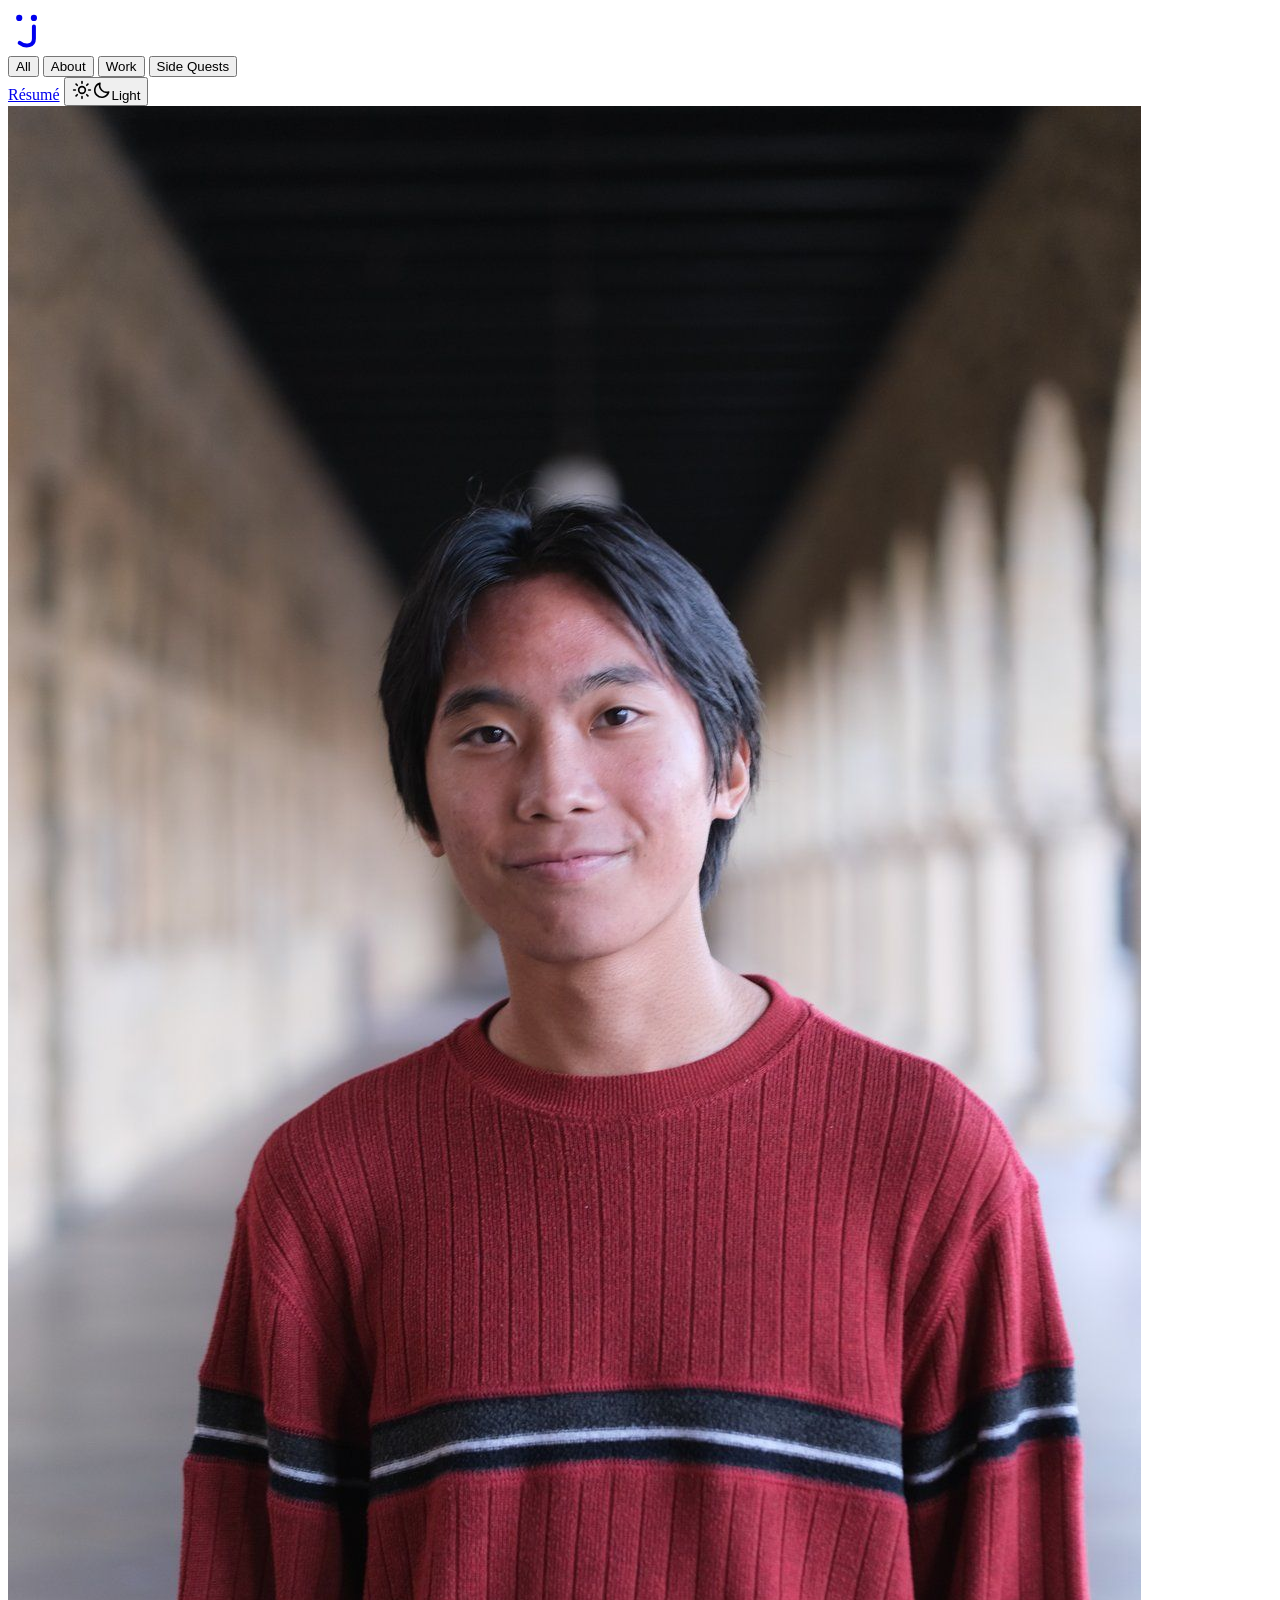
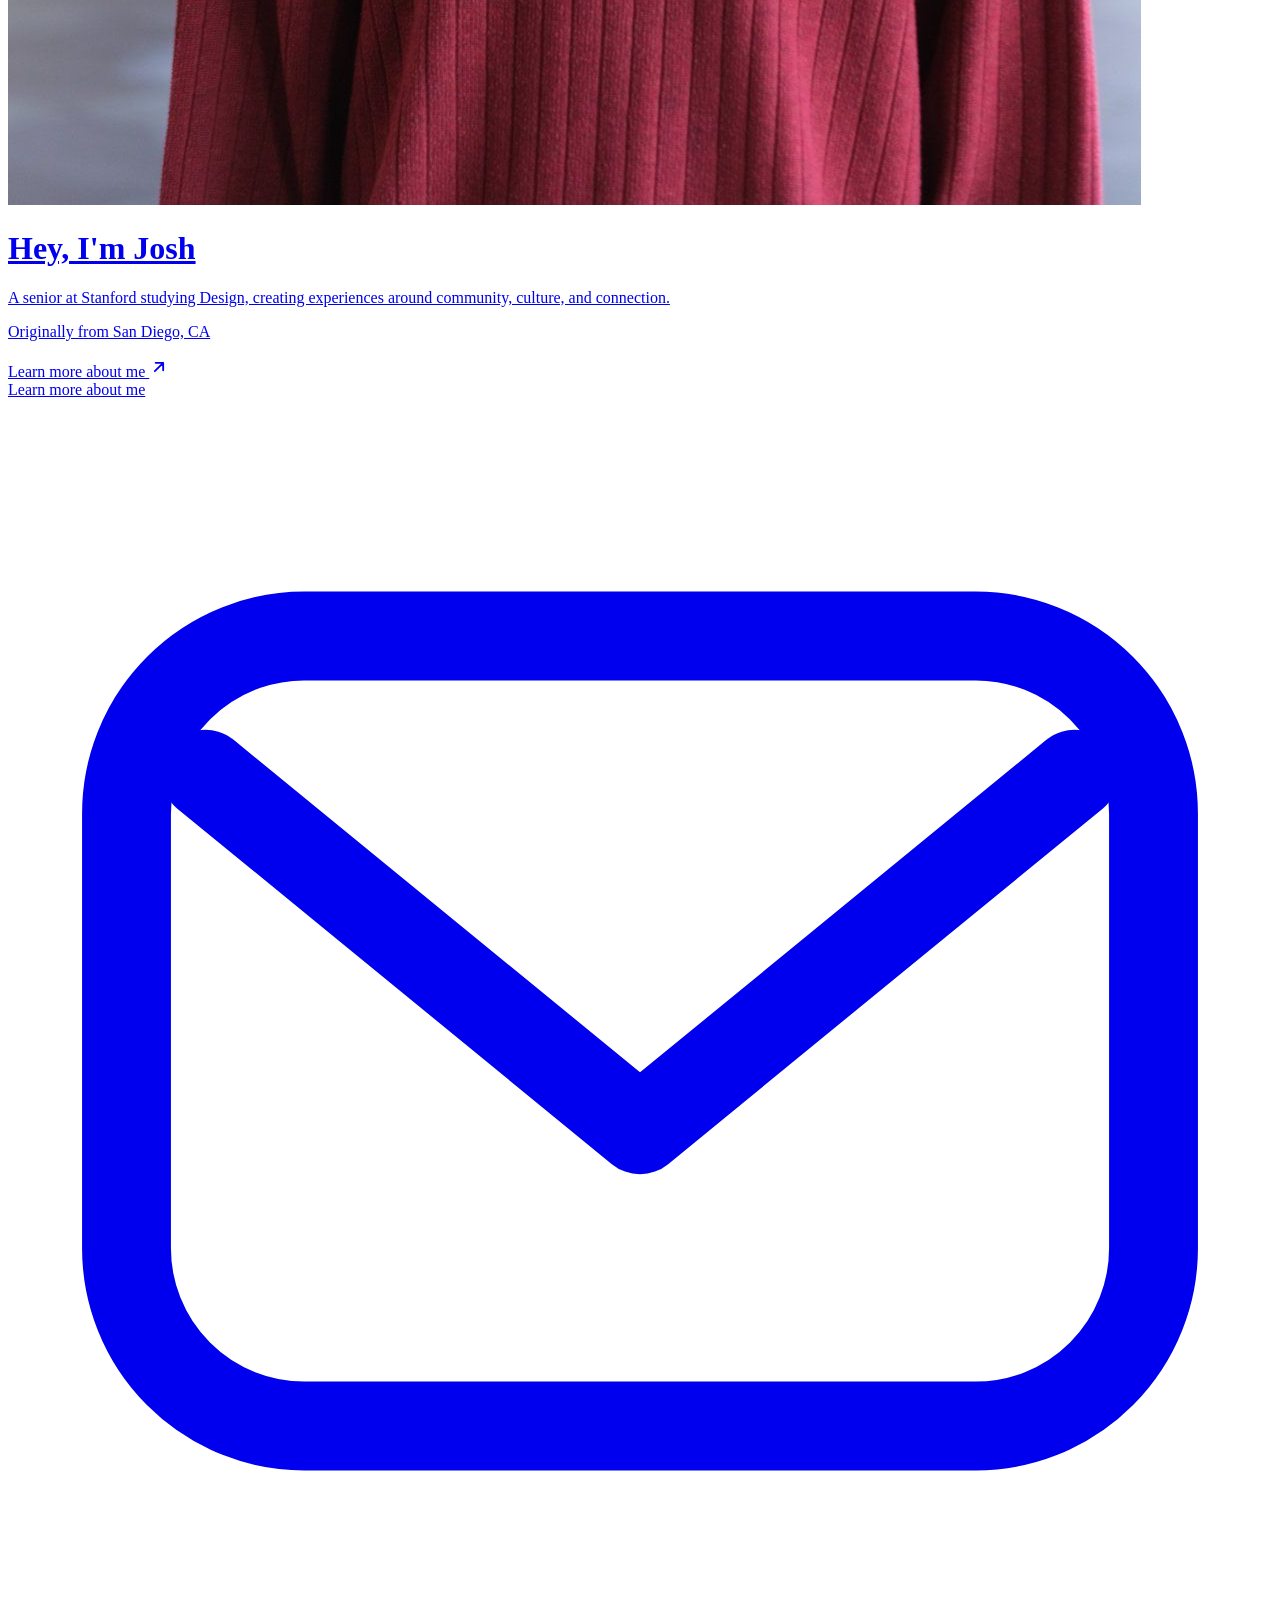
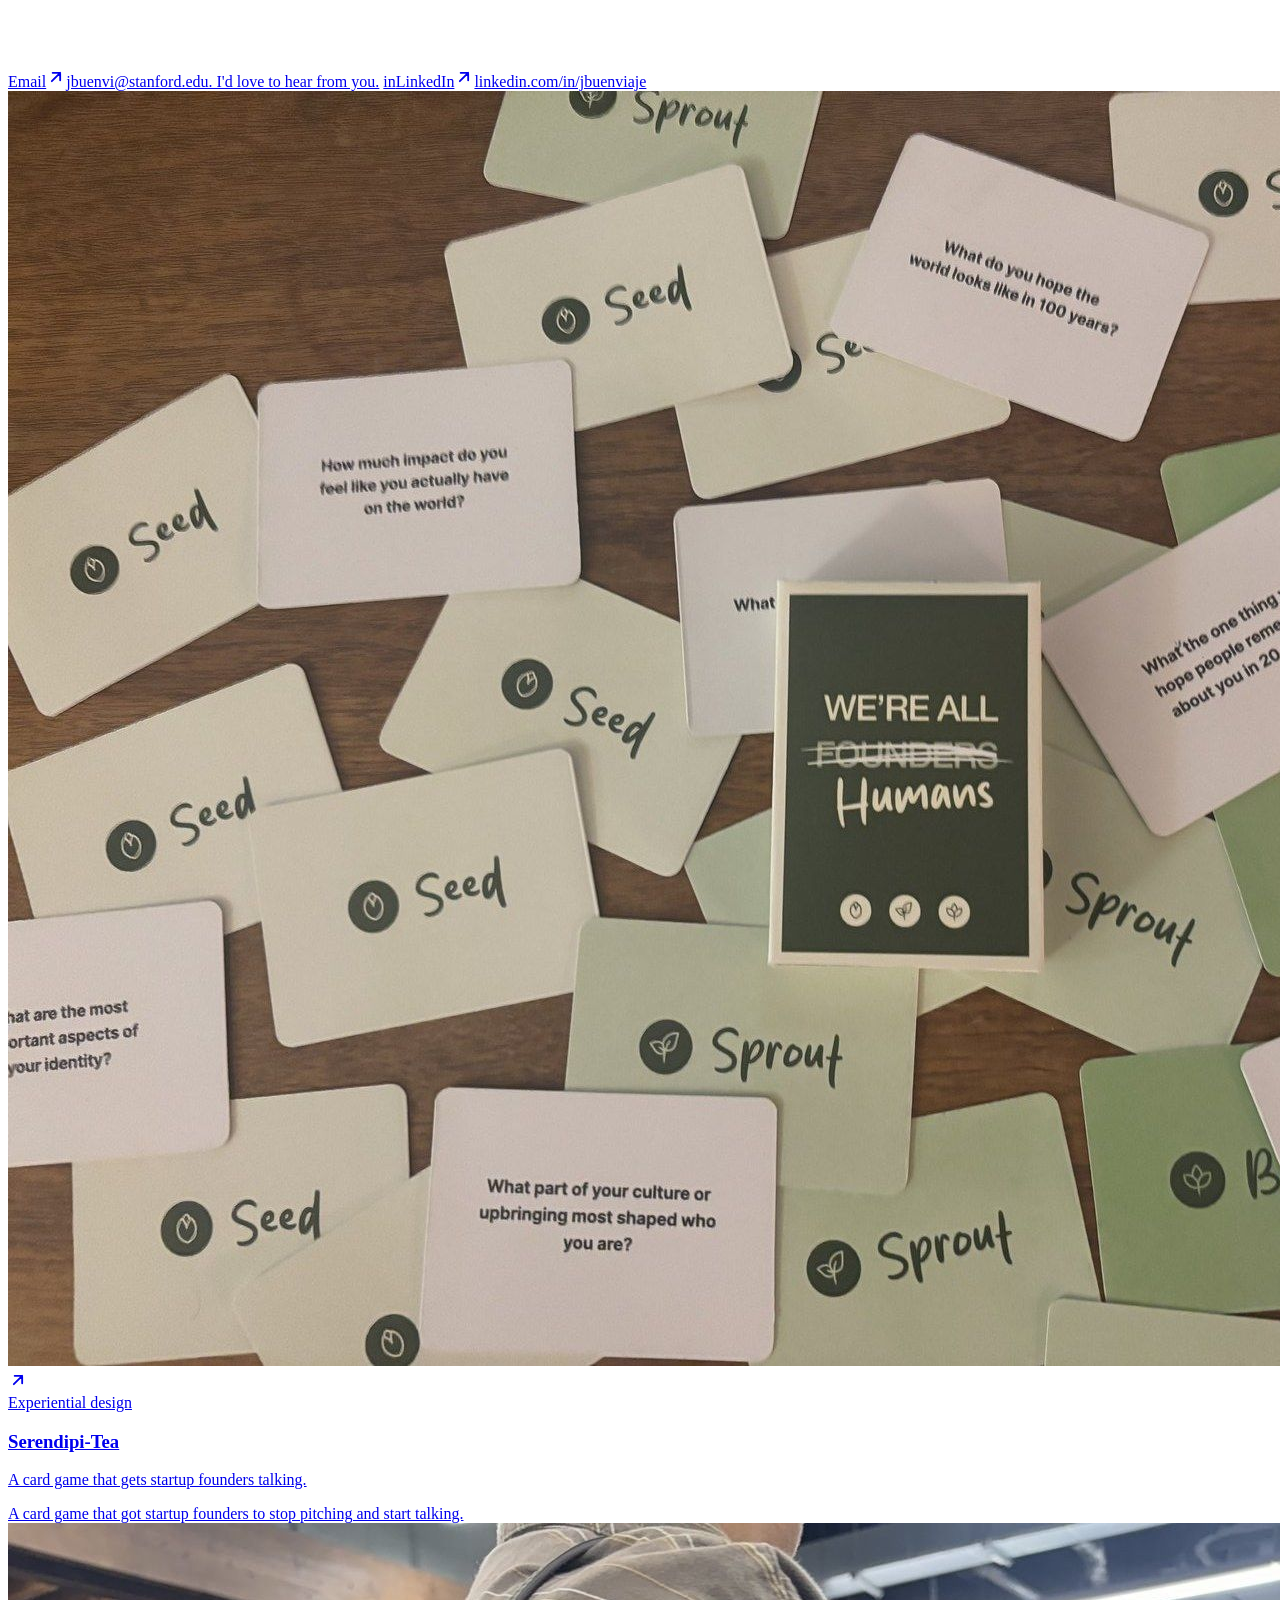
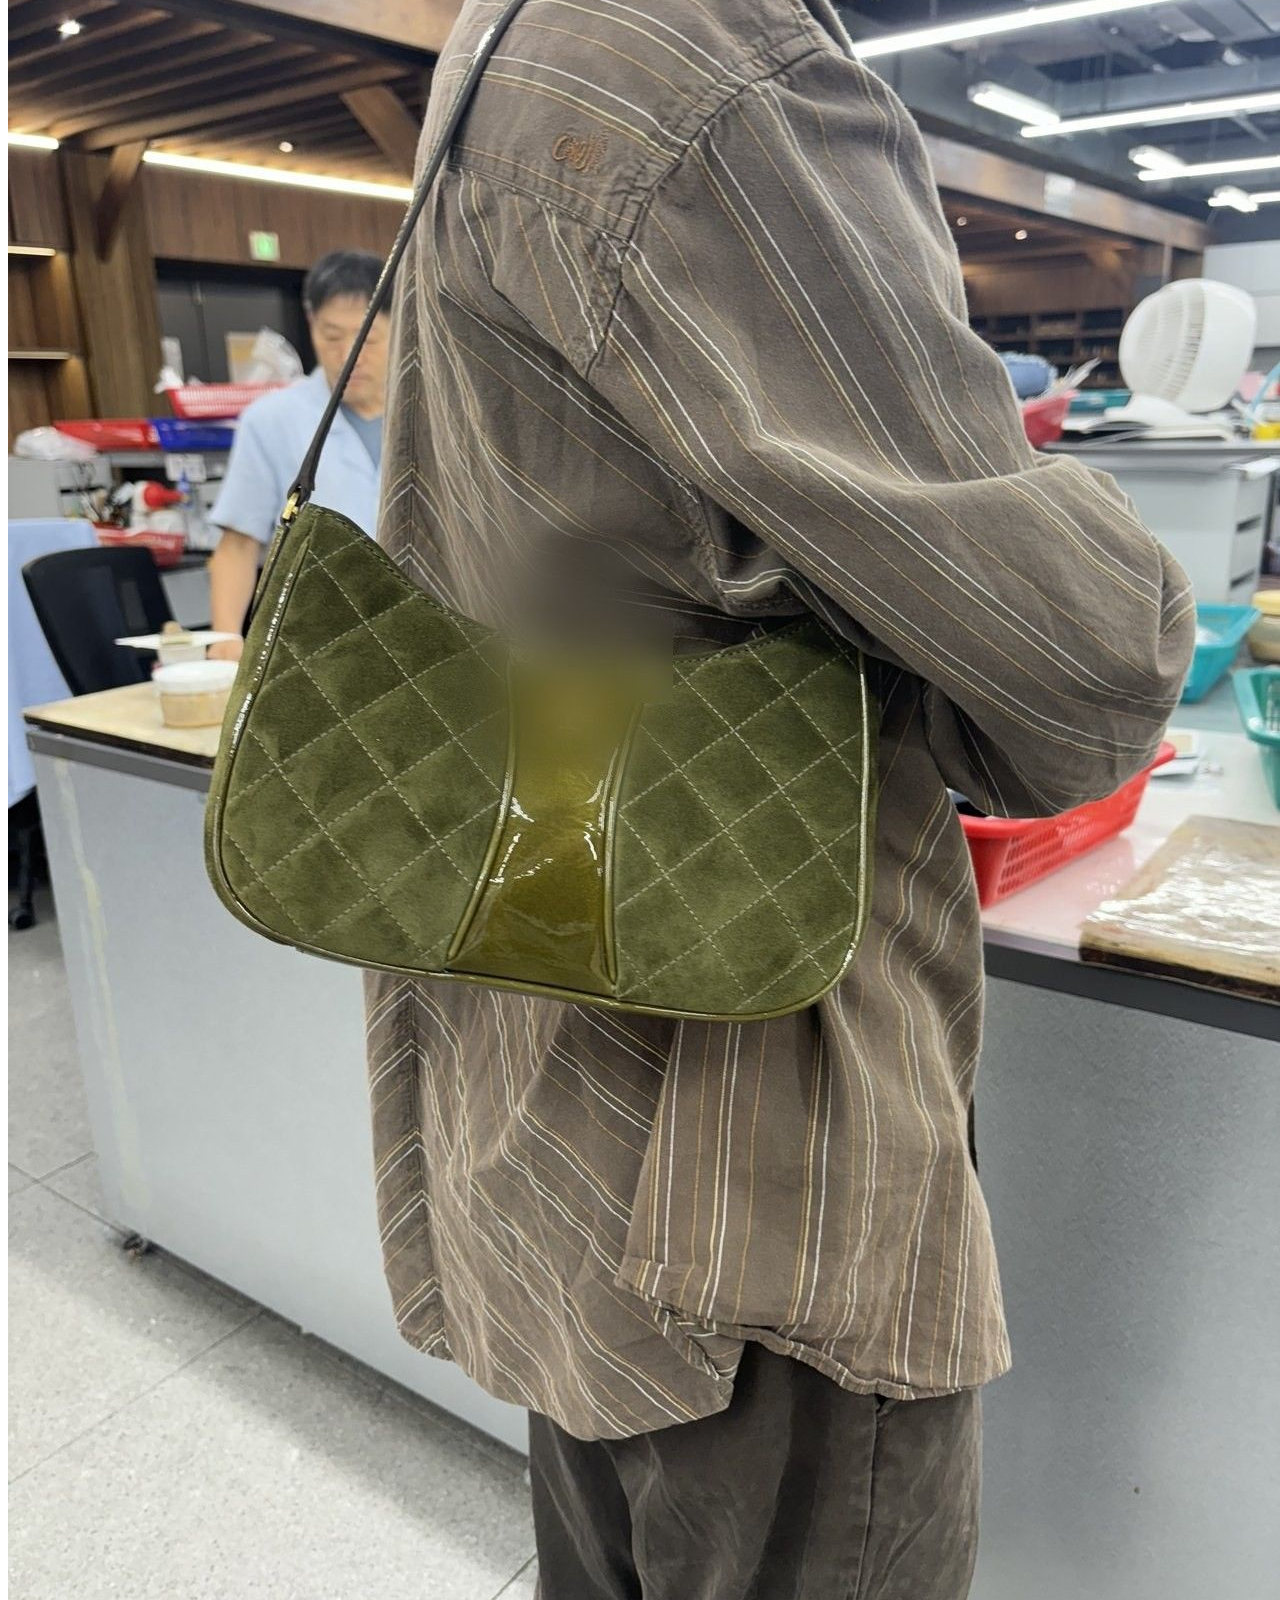
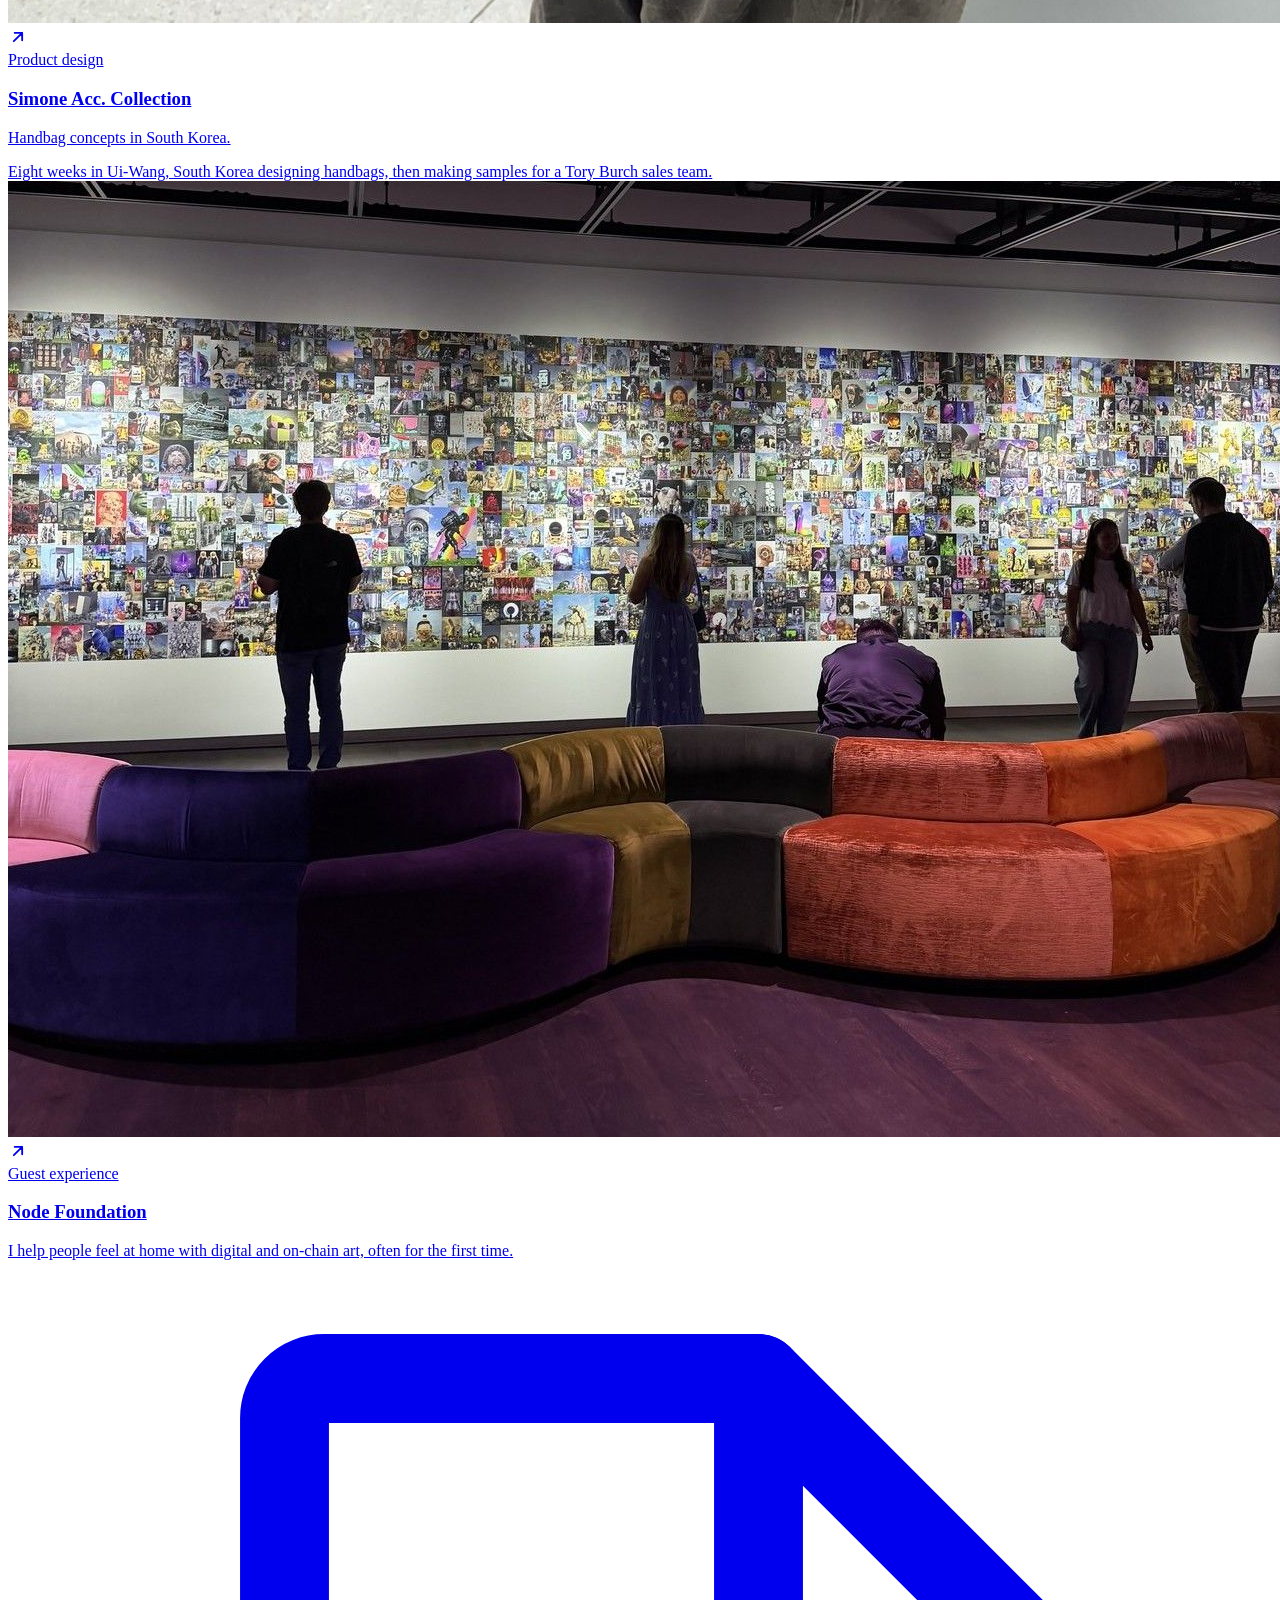
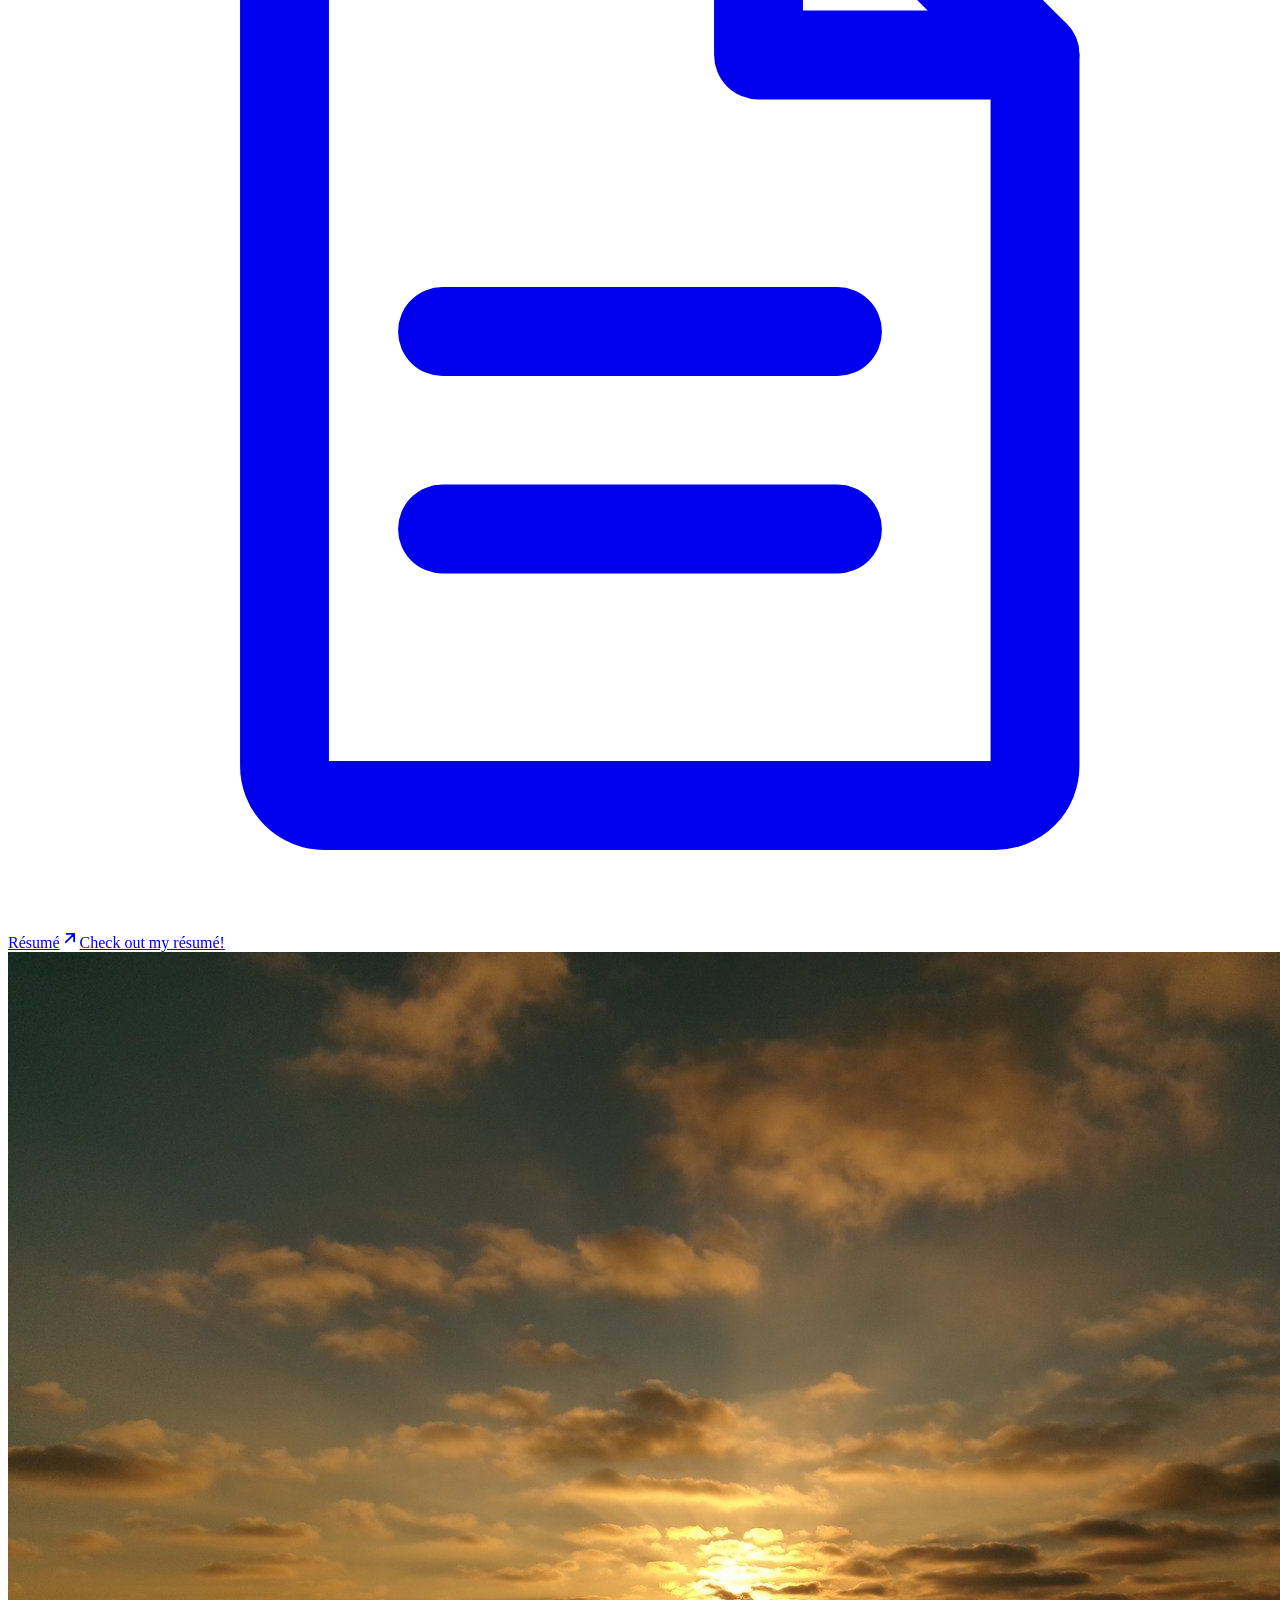
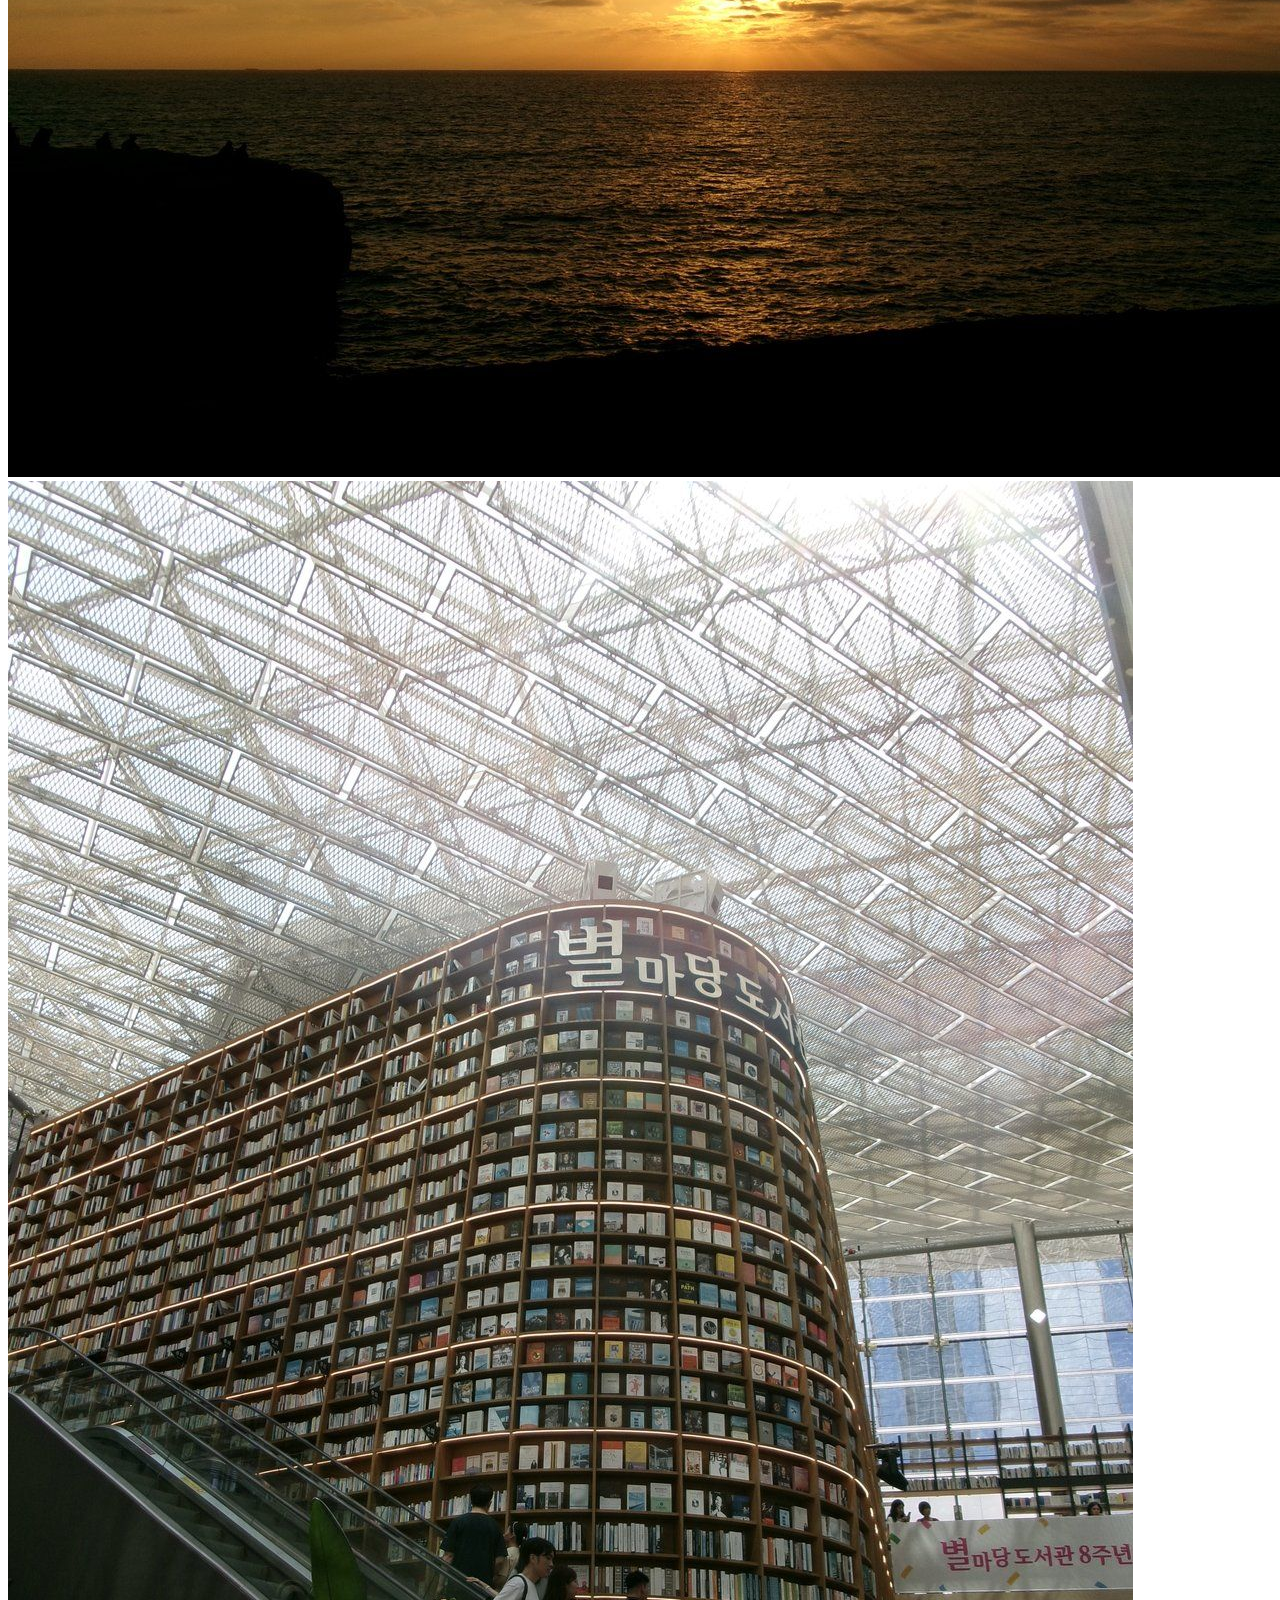
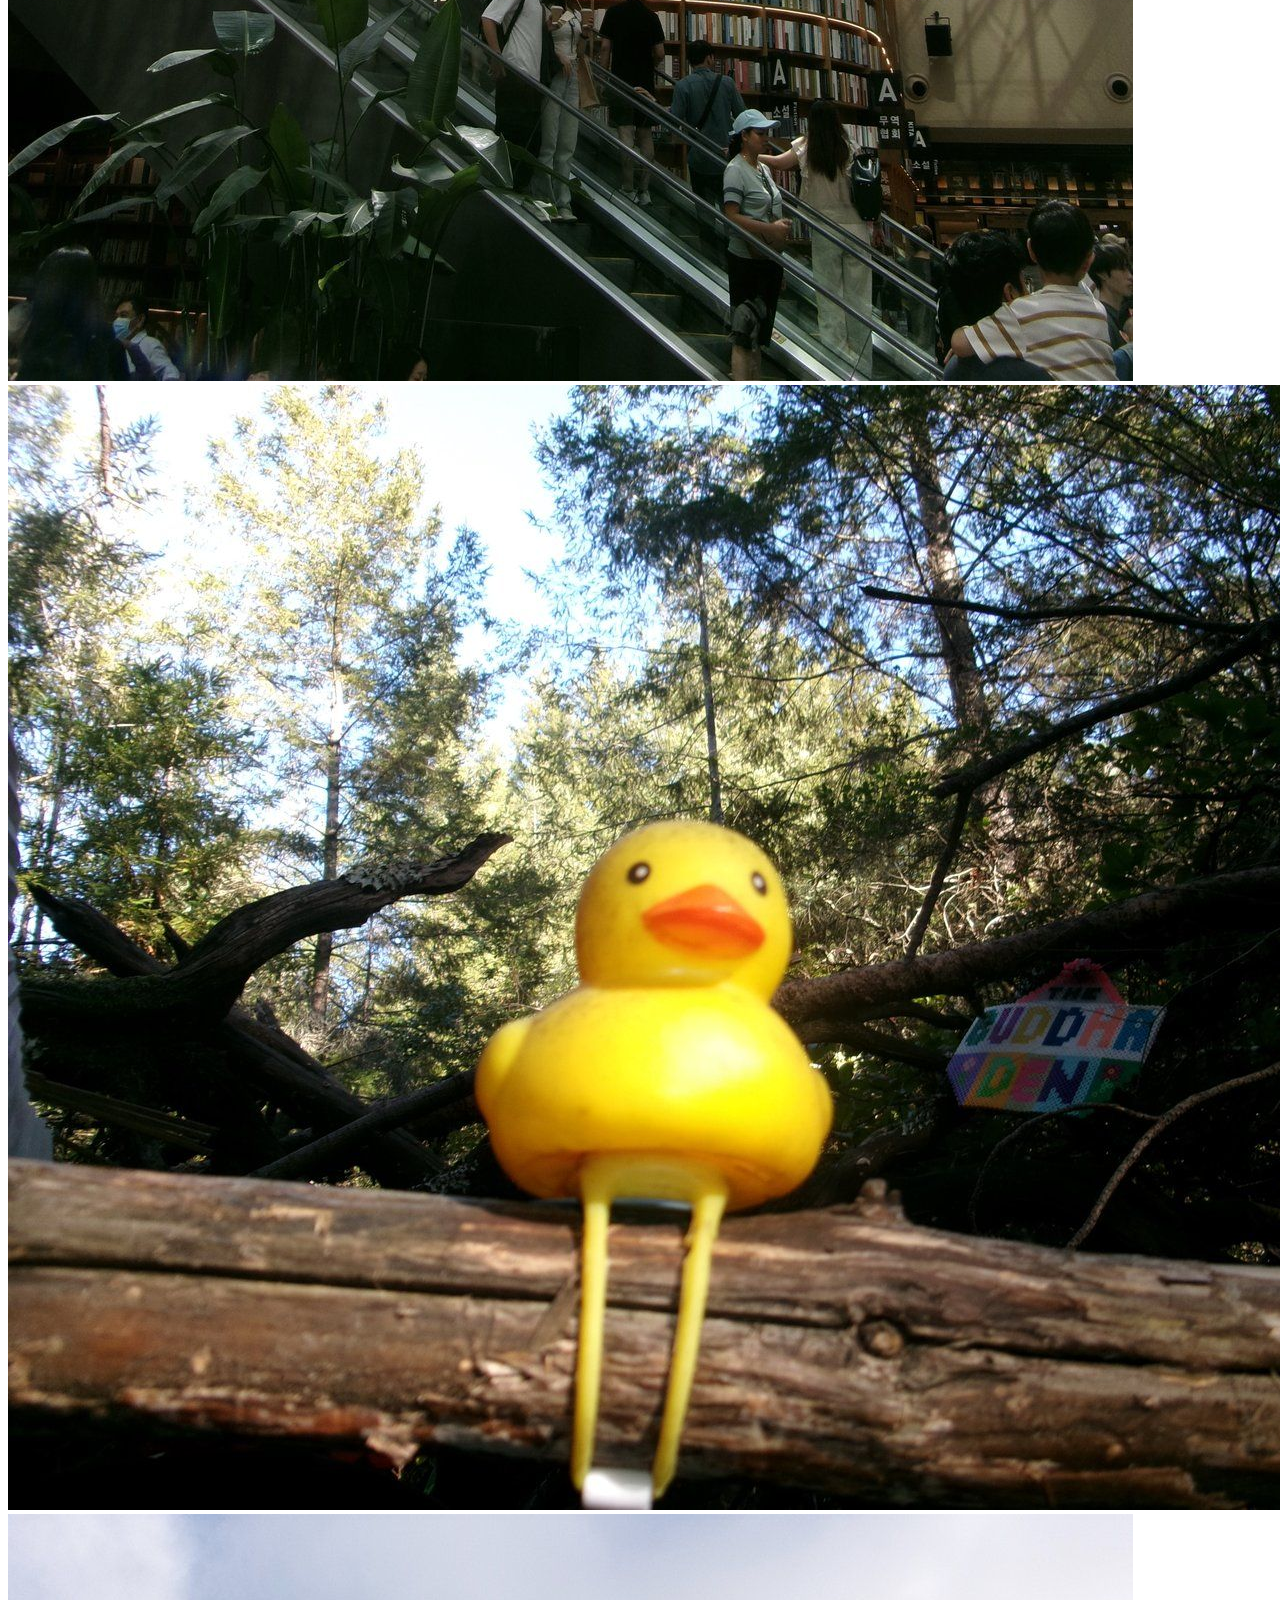
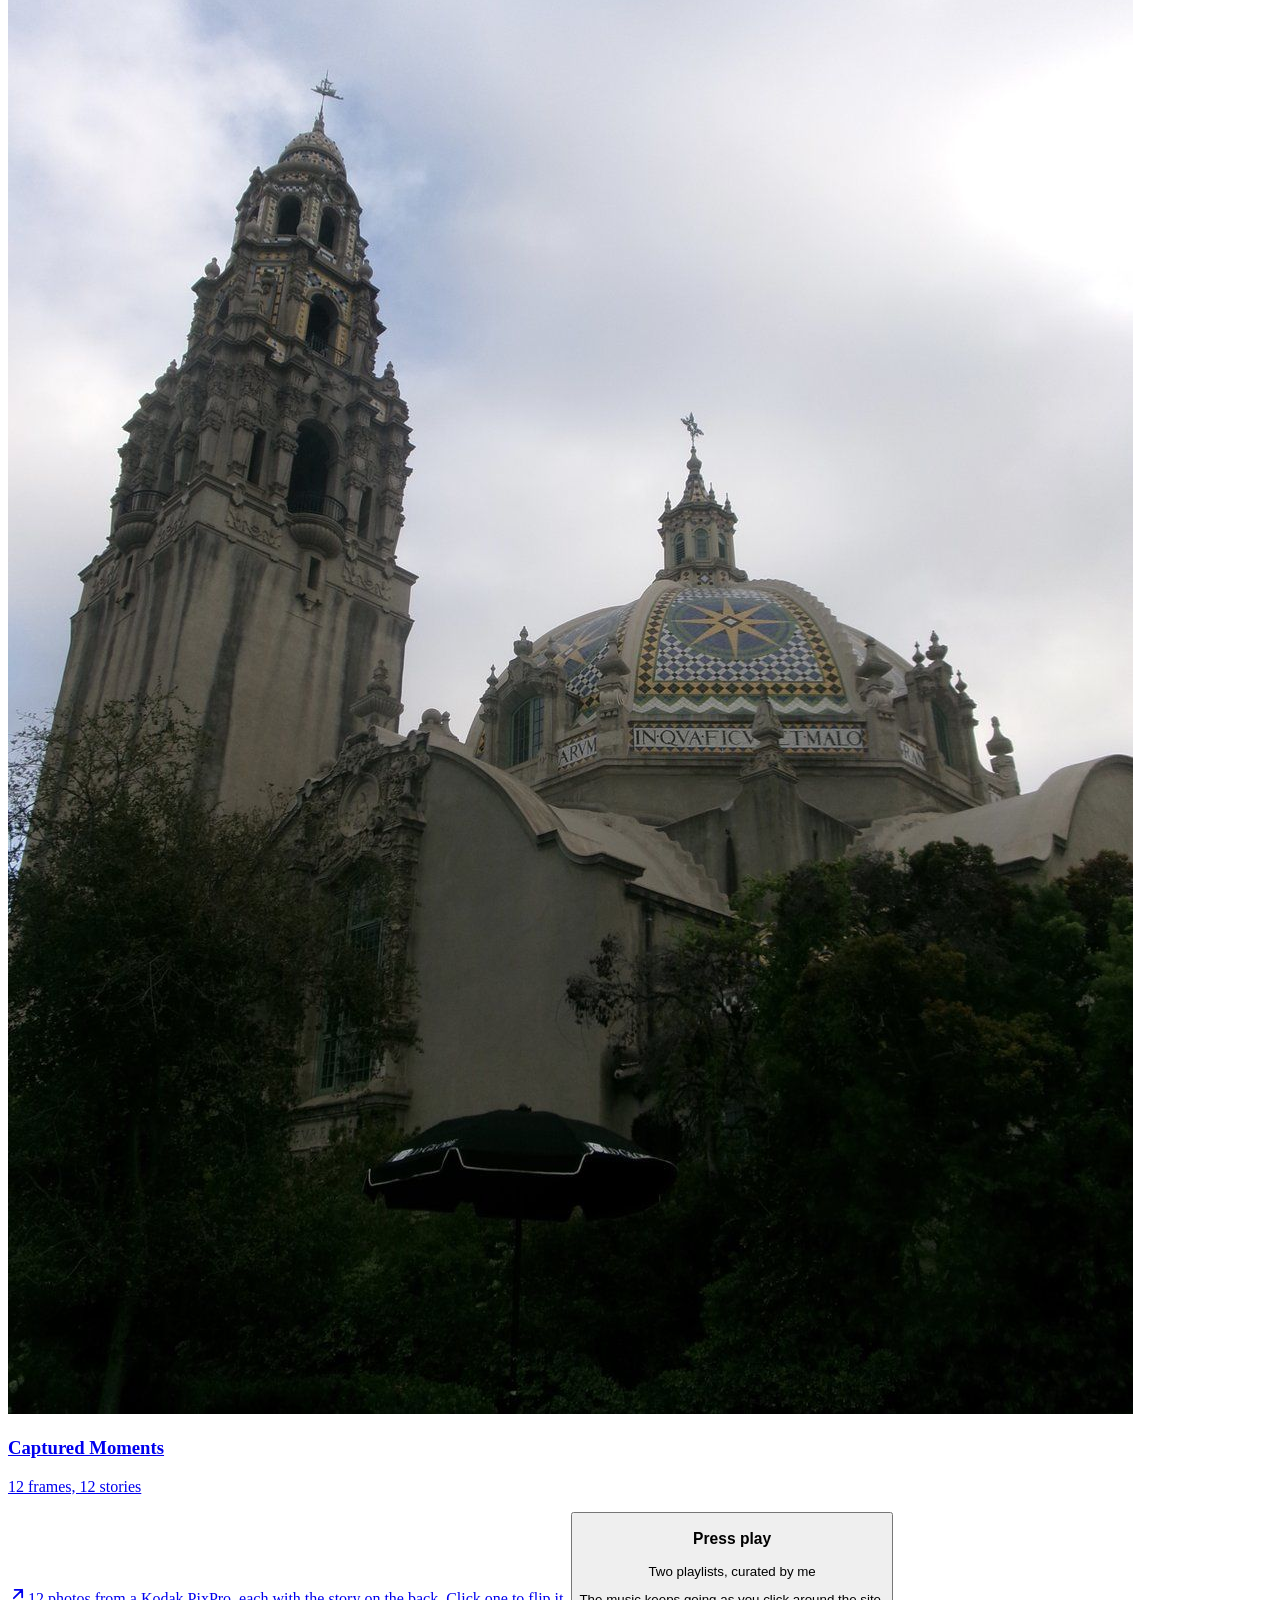
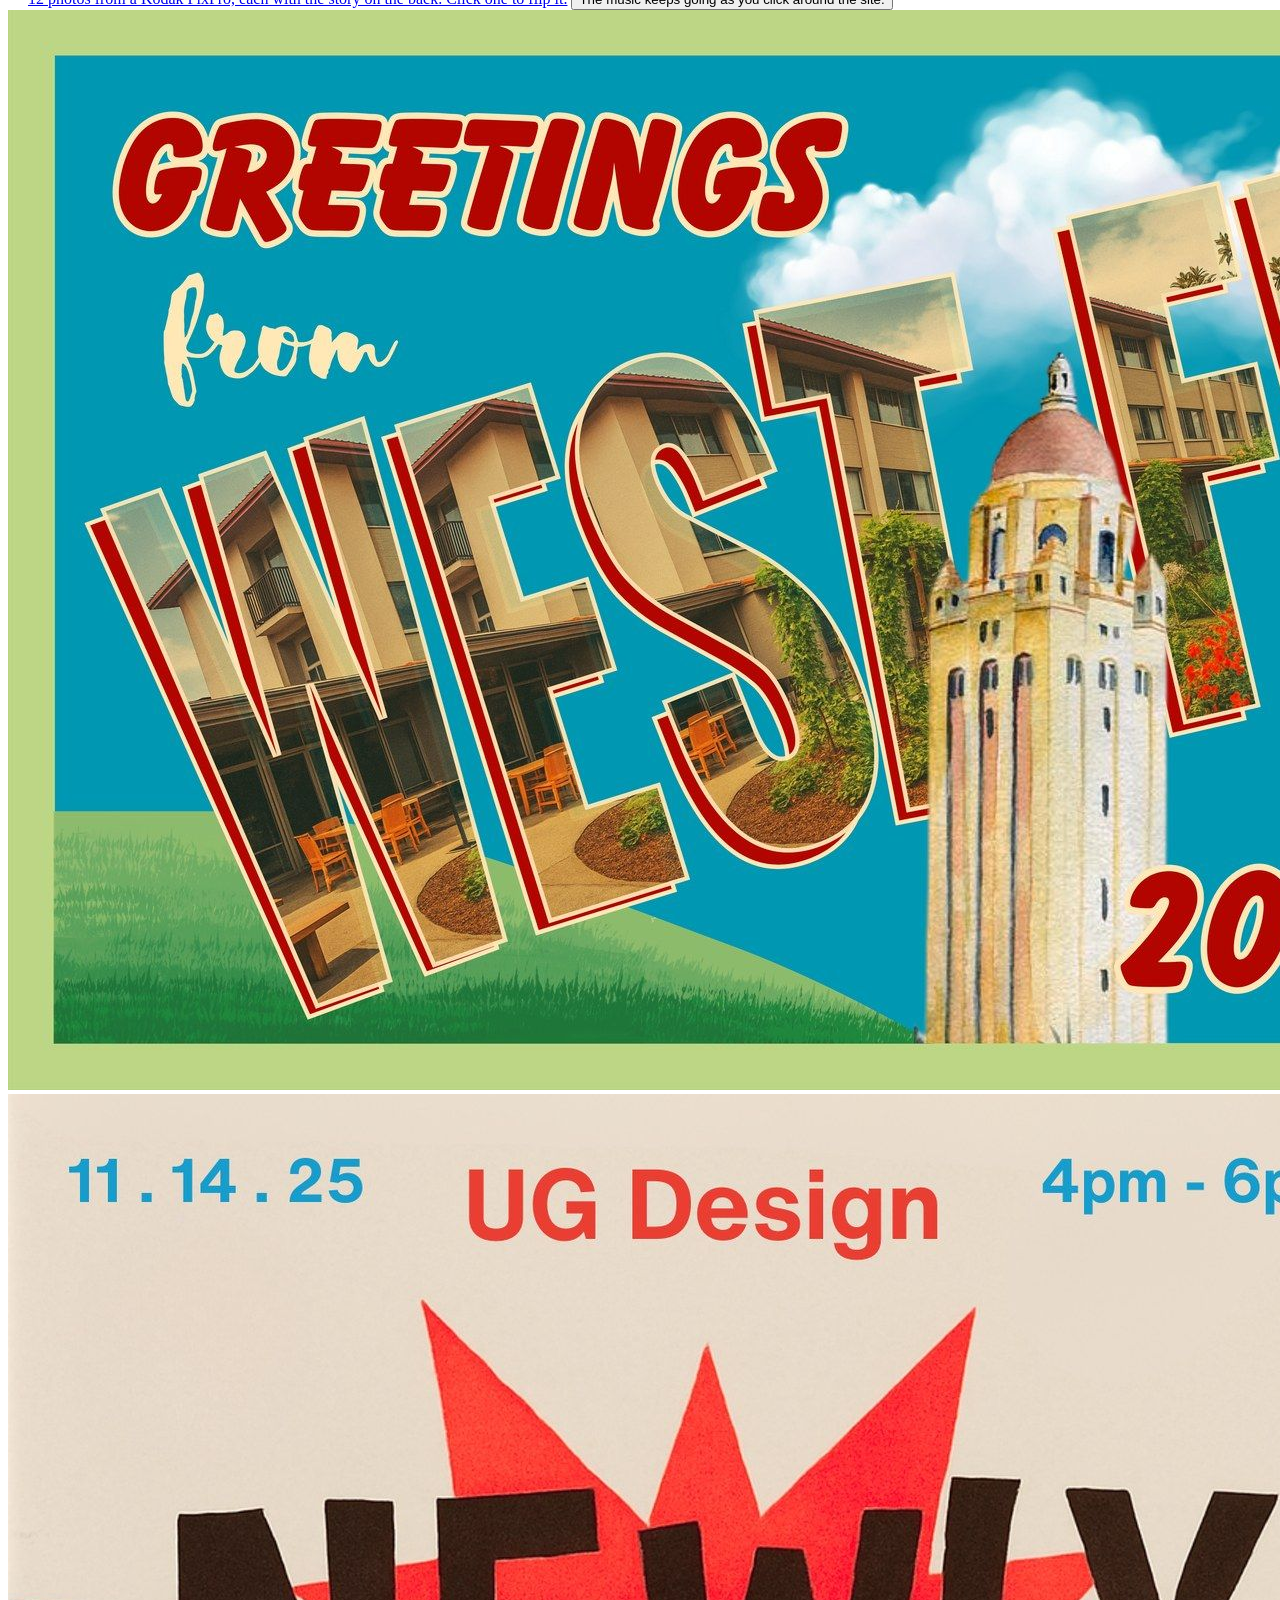
==== commit a51df4e7: "Add files via upload" ====
--- a/index.html
+++ b/index.html
@@ -31,32 +31,32 @@
 <main class="bento-wrap">
 <div class="bento" id="bento" role="tabpanel">
   <a class="tile intro w3 h2" data-in="all about" data-tip="Learn more about me" href="#about" >
-    <div class="portrait"><img src="img/about/josh-about.jpg" alt="Josh Buenviaje"></div>
+    <div class="portrait"><img src="about/josh-about.jpg" alt="Josh Buenviaje"></div>
     <div class="intro-copy">
       <h1 class="hello-big">Hey, I'm Josh</h1>
       <p class="hello-sub">A senior at Stanford studying Design, creating experiences around community, culture, and connection.</p>
       <p class="where">Originally from San Diego, CA</p>
       <span class="more">Learn more about me <svg width="20" height="20" viewBox="0 0 24 24" fill="none" stroke="currentColor" stroke-width="2.2" stroke-linecap="round" stroke-linejoin="round" aria-hidden="true"><path d="M7 17 17 7M8 7h9v9"/></svg></span>
     </div><span class="sr-only">Learn more about me</span></a>
-  <article class="tile tile-img h2 grew" data-in="about" data-tip="Free Museum Tuesdays at Balboa Park were a childhood staple." tabindex="0" ><img class="bg" src="img/photography/frame-09.jpg" alt="Balboa Park, San Diego" style="object-position:center 40%">
+  <article class="tile tile-img h2 grew" data-in="about" data-tip="Free Museum Tuesdays at Balboa Park were a childhood staple." tabindex="0" ><img class="bg" src="photography/frame-09.jpg" alt="Balboa Park, San Diego" style="object-position:center 40%">
     <div class="tile-cap"><span class="tag">Where I grew up</span><h3>San Diego, CA</h3><p>About twenty minutes from the Mexico border.</p></div><span class="sr-only">Free Museum Tuesdays at Balboa Park were a childhood staple.</span></article>
   <a class="tile tile-icon" data-in="all" data-tip="jbuenvi@stanford.edu. I&#x27;d love to hear from you." href="mailto:jbuenvi@stanford.edu" ><svg class="big mail-mark" viewBox="0 0 64 64" fill="none" stroke="currentColor" stroke-width="4.5" stroke-linecap="round" stroke-linejoin="round" aria-hidden="true"><rect x="6" y="12" width="52" height="40" rx="9"/><path d="m10 19 22 18 22-18"/></svg><span class="label">Email</span><span class="go"><svg width="20" height="20" viewBox="0 0 24 24" fill="none" stroke="currentColor" stroke-width="2.2" stroke-linecap="round" stroke-linejoin="round" aria-hidden="true"><path d="M7 17 17 7M8 7h9v9"/></svg></span><span class="sr-only">jbuenvi@stanford.edu. I&#x27;d love to hear from you.</span></a>
   <a class="tile tile-icon" data-in="all" data-tip="linkedin.com/in/jbuenviaje" href="https://www.linkedin.com/in/jbuenviaje" target="_blank" rel="noopener" ><span class="linkedin-mark" aria-hidden="true">in</span><span class="label">LinkedIn</span><span class="go"><svg width="20" height="20" viewBox="0 0 24 24" fill="none" stroke="currentColor" stroke-width="2.2" stroke-linecap="round" stroke-linejoin="round" aria-hidden="true"><path d="M7 17 17 7M8 7h9v9"/></svg></span><span class="sr-only">linkedin.com/in/jbuenviaje</span></a>
-  <a class="tile tile-img w2 h2" data-in="all work" data-tip="A card game that got startup founders to stop pitching and start talking." href="#/serendipi-tea" ><img class="bg" src="img/serendipi-tea/cover.jpg" alt="Serendipi-Tea conversation cards on a table" style="object-position:center">
+  <a class="tile tile-img w2 h2" data-in="all work" data-tip="A card game that got startup founders to stop pitching and start talking." href="#/serendipi-tea" ><img class="bg" src="serendipi-tea/cover.jpg" alt="Serendipi-Tea conversation cards on a table" style="object-position:center">
     <span class="go"><svg width="20" height="20" viewBox="0 0 24 24" fill="none" stroke="currentColor" stroke-width="2.2" stroke-linecap="round" stroke-linejoin="round" aria-hidden="true"><path d="M7 17 17 7M8 7h9v9"/></svg></span>
     <div class="tile-cap"><span class="tag">Experiential design</span><h3>Serendipi-Tea</h3><p>A card game that gets startup founders talking.</p></div><span class="sr-only">A card game that got startup founders to stop pitching and start talking.</span></a>
-  <a class="tile tile-img h2" data-in="all work" data-tip="Eight weeks in Ui-Wang, South Korea designing handbags, then making samples for a Tory Burch sales team." href="#/simone" ><img class="bg" src="img/simone/cover.jpg" alt="Green quilted handbag from Simone Acc. Collection" style="object-position:center 30%">
+  <a class="tile tile-img h2" data-in="all work" data-tip="Eight weeks in Ui-Wang, South Korea designing handbags, then making samples for a Tory Burch sales team." href="#/simone" ><img class="bg" src="simone/cover.jpg" alt="Green quilted handbag from Simone Acc. Collection" style="object-position:center 30%">
     <span class="go"><svg width="20" height="20" viewBox="0 0 24 24" fill="none" stroke="currentColor" stroke-width="2.2" stroke-linecap="round" stroke-linejoin="round" aria-hidden="true"><path d="M7 17 17 7M8 7h9v9"/></svg></span>
     <div class="tile-cap"><span class="tag">Product design</span><h3>Simone Acc. Collection</h3><p>Handbag concepts in South Korea.</p></div><span class="sr-only">Eight weeks in Ui-Wang, South Korea designing handbags, then making samples for a Tory Burch sales team.</span></a>
-  <a class="tile tile-img " data-in="all work" data-tip="I help people feel at home with digital and on-chain art, often for the first time." href="#/node" ><img class="bg" src="img/node/cover.jpg" alt="Visitors viewing a wall of digital art at Node Foundation" style="object-position:center">
+  <a class="tile tile-img " data-in="all work" data-tip="I help people feel at home with digital and on-chain art, often for the first time." href="#/node" ><img class="bg" src="node/cover.jpg" alt="Visitors viewing a wall of digital art at Node Foundation" style="object-position:center">
     <span class="go"><svg width="20" height="20" viewBox="0 0 24 24" fill="none" stroke="currentColor" stroke-width="2.2" stroke-linecap="round" stroke-linejoin="round" aria-hidden="true"><path d="M7 17 17 7M8 7h9v9"/></svg></span>
     <div class="tile-cap"><span class="tag">Guest experience</span><h3>Node Foundation</h3><p></p></div><span class="sr-only">I help people feel at home with digital and on-chain art, often for the first time.</span></a>
   <a class="tile tile-icon" data-in="all work" data-tip="Check out my résumé!" href="https://drive.google.com/file/d/1j6kaJTfAUeaCM25LnBCSx-hFJtdSB7Q1/view?usp=sharing" target="_blank" rel="noopener" ><svg class="big" viewBox="0 0 64 64" fill="none" stroke="currentColor" stroke-width="4.5" stroke-linecap="round" stroke-linejoin="round" aria-hidden="true" style="color:var(--stamp)"><path d="M16 6h22l14 14v36a2 2 0 0 1-2 2H16a2 2 0 0 1-2-2V8a2 2 0 0 1 2-2Z"/><path d="M38 6v14h14M22 34h20M22 44h20"/></svg><span class="label">Résumé</span><span class="go"><svg width="20" height="20" viewBox="0 0 24 24" fill="none" stroke="currentColor" stroke-width="2.2" stroke-linecap="round" stroke-linejoin="round" aria-hidden="true"><path d="M7 17 17 7M8 7h9v9"/></svg></span><span class="sr-only">Check out my résumé!</span></a>
-  <a class="tile tile-collage w2 h2" data-in="all side" data-tip="12 photos from a Kodak PixPro, each with the story on the back. Click one to flip it." href="#/moments" ><div class="ph"><img src="img/photography/frame-01.jpg" alt="" loading="lazy"></div><div class="ph"><img src="img/photography/frame-04.jpg" alt="" loading="lazy"></div><div class="ph"><img src="img/photography/frame-03.jpg" alt="" loading="lazy"></div><div class="ph"><img src="img/photography/frame-09.jpg" alt="" loading="lazy"></div><div class="cap"><h3>Captured Moments</h3><p>12 frames, 12 stories</p></div><span class="go"><svg width="20" height="20" viewBox="0 0 24 24" fill="none" stroke="currentColor" stroke-width="2.2" stroke-linecap="round" stroke-linejoin="round" aria-hidden="true"><path d="M7 17 17 7M8 7h9v9"/></svg></span><span class="sr-only">12 photos from a Kodak PixPro, each with the story on the back. Click one to flip it.</span></a>
+  <a class="tile tile-collage w2 h2" data-in="all side" data-tip="12 photos from a Kodak PixPro, each with the story on the back. Click one to flip it." href="#/moments" ><div class="ph"><img src="photography/frame-01.jpg" alt="" loading="lazy"></div><div class="ph"><img src="photography/frame-04.jpg" alt="" loading="lazy"></div><div class="ph"><img src="photography/frame-03.jpg" alt="" loading="lazy"></div><div class="ph"><img src="photography/frame-09.jpg" alt="" loading="lazy"></div><div class="cap"><h3>Captured Moments</h3><p>12 frames, 12 stories</p></div><span class="go"><svg width="20" height="20" viewBox="0 0 24 24" fill="none" stroke="currentColor" stroke-width="2.2" stroke-linecap="round" stroke-linejoin="round" aria-hidden="true"><path d="M7 17 17 7M8 7h9v9"/></svg></span><span class="sr-only">12 photos from a Kodak PixPro, each with the story on the back. Click one to flip it.</span></a>
   <button class="tile tile-play" data-in="all side" data-tip="The music keeps going as you click around the site." type="button" id="playTile"><div class="eq" aria-hidden="true"><i></i><i></i><i></i><i></i><i></i></div>
     <div><h3>Press play</h3><p>Two playlists, curated by me</p></div><span class="sr-only">The music keeps going as you click around the site.</span></button>
-  <a class="tile tile-collage sm" data-in="all side" data-tip="Posters and graphics I&#x27;ve made for events and communities at Stanford." href="#/graphic-design" ><div class="ph"><img src="img/graphic-design/west-flo-postcard.jpg" alt="" loading="lazy"></div><div class="ph"><img src="img/graphic-design/newly-declared.jpg" alt="" loading="lazy"></div><div class="ph"><img src="img/graphic-design/toulouvre-ra.jpg" alt="" loading="lazy"></div><div class="ph"><img src="img/graphic-design/pumpkin-carving.jpg" alt="" loading="lazy"></div><div class="cap"><h3>Graphic design</h3></div><span class="go"><svg width="20" height="20" viewBox="0 0 24 24" fill="none" stroke="currentColor" stroke-width="2.2" stroke-linecap="round" stroke-linejoin="round" aria-hidden="true"><path d="M7 17 17 7M8 7h9v9"/></svg></span><span class="sr-only">Posters and graphics I&#x27;ve made for events and communities at Stanford.</span></a>
-  <a class="tile tile-img w2" data-in="all side" data-tip="Community is my favorite thing to design. Click to see how." href="#/community" ><img class="bg" src="img/community/nso-checkin.jpg" alt="Josh and a team of RAs dressed as airline pilots, smiling behind a red check-in table" style="object-position:center 64%">
+  <a class="tile tile-collage sm" data-in="all side" data-tip="Posters and graphics I&#x27;ve made for events and communities at Stanford." href="#/graphic-design" ><div class="ph"><img src="graphic-design/west-flo-postcard.jpg" alt="" loading="lazy"></div><div class="ph"><img src="graphic-design/newly-declared.jpg" alt="" loading="lazy"></div><div class="ph"><img src="graphic-design/toulouvre-ra.jpg" alt="" loading="lazy"></div><div class="ph"><img src="graphic-design/pumpkin-carving.jpg" alt="" loading="lazy"></div><div class="cap"><h3>Graphic design</h3></div><span class="go"><svg width="20" height="20" viewBox="0 0 24 24" fill="none" stroke="currentColor" stroke-width="2.2" stroke-linecap="round" stroke-linejoin="round" aria-hidden="true"><path d="M7 17 17 7M8 7h9v9"/></svg></span><span class="sr-only">Posters and graphics I&#x27;ve made for events and communities at Stanford.</span></a>
+  <a class="tile tile-img w2" data-in="all side" data-tip="Community is my favorite thing to design. Click to see how." href="#/community" ><img class="bg" src="community/nso-checkin.jpg" alt="Josh and a team of RAs dressed as airline pilots, smiling behind a red check-in table" style="object-position:center 64%">
     <span class="go"><svg width="20" height="20" viewBox="0 0 24 24" fill="none" stroke="currentColor" stroke-width="2.2" stroke-linecap="round" stroke-linejoin="round" aria-hidden="true"><path d="M7 17 17 7M8 7h9v9"/></svg></span>
     <div class="tile-cap"><span class="tag">Side quest</span><h3>Weaver of community</h3><p>I attempt to create communities and spaces where people feel comfortable and seen.</p></div><span class="sr-only">Community is my favorite thing to design. Click to see how.</span></a>
   <button class="tile tile-list tint-a" data-in="all about" data-tip="Click for my favorite books, ranked" type="button" data-list="books"><span class="lt-icon" aria-hidden="true"><svg class="ico " viewBox="0 0 64 64" aria-hidden="true" focusable="false"><g filter="url(#rough)"><path class="f" d="M32 16C24 12 14 12 8 15V50C14 47 24 47 32 51C40 47 50 47 56 50V15C50 12 40 12 32 16Z"/>
@@ -104,7 +104,7 @@
   </div>
 </dialog>
 <script type="application/json" id="listData">{"books": {"icon": "<svg class=\"ico \" viewBox=\"0 0 64 64\" aria-hidden=\"true\" focusable=\"false\"><g filter=\"url(#rough)\"><path class=\"f\" d=\"M32 16C24 12 14 12 8 15V50C14 47 24 47 32 51C40 47 50 47 56 50V15C50 12 40 12 32 16Z\"/>\n<path d=\"M32 16V51\"/><path d=\"M15 24Q21 22 26 24M15 31Q21 29 26 31M15 38Q21 36 26 38M38 24Q43 22 49 24M38 31Q43 29 49 31\"/>\n<path class=\"a\" d=\"M44 13V29L48 25L52 29V14\"/></g></svg>", "title": "Favorite books", "sub": "My top picks, ranked.", "items": [{"t": "The Little Prince", "n": "A book I reread every year. The meaning changes each time."}, {"t": "All About Love", "n": "A great reminder from bell hooks to love intentionally, deeply, and in many different ways."}, {"t": "A Pattern Language", "n": "Design is everywhere. From big systemic issues to the smallest of details, all of it matters."}]}, "songs": {"icon": "<svg class=\"ico \" viewBox=\"0 0 64 64\" aria-hidden=\"true\" focusable=\"false\"><g filter=\"url(#rough)\"><path d=\"M24 44V17L48 11V38\"/><path d=\"M24 25L48 19\"/>\n<ellipse class=\"a\" cx=\"17.5\" cy=\"45\" rx=\"8\" ry=\"6\"/><ellipse class=\"a\" cx=\"41.5\" cy=\"39\" rx=\"8\" ry=\"6\"/></g></svg>", "title": "Favorite songs", "sub": "My top picks, ranked.", "action": "Play my Top 10", "items": [{"t": "Dancing Queen, ABBA", "n": "My karaoke song since I was three. Some of my closest friends still call it “The Josh Song.”"}, {"t": "Nocturne, Chopin", "n": "My favorite piece I've ever played on piano, and still one of my biggest sources of inspiration."}, {"t": "When Fortune Smiles, Kitty Craft", "n": "A song that always brings me back to one of my best friends."}]}, "musicians": {"icon": "<svg class=\"ico \" viewBox=\"0 0 64 64\" aria-hidden=\"true\" focusable=\"false\"><g filter=\"url(#rough)\"><rect class=\"a\" x=\"23\" y=\"8\" width=\"18\" height=\"30\" rx=\"9\"/><path d=\"M23 20H41M23 27H41\"/>\n<path d=\"M15 30C15 46 49 46 49 30\"/><path d=\"M32 45V56M22 57H42\"/></g></svg>", "title": "Favorite musicians", "sub": "My top picks, ranked.", "items": [{"t": "Ariana Grande", "n": "Favorite song: POV"}, {"t": "Lady Gaga", "n": "Favorite song: Just Dance"}, {"t": "Bruno Mars", "n": "Favorite song: Skate"}]}, "room": {"icon": "<svg class=\"ico \" viewBox=\"0 0 64 64\" aria-hidden=\"true\" focusable=\"false\"><g filter=\"url(#rough)\"><path class=\"f\" d=\"M12 31V54H52V31\"/><path class=\"a\" d=\"M7 32L32 9L57 32Z\"/>\n<rect class=\"f\" x=\"26\" y=\"38\" width=\"12\" height=\"16\" rx=\"2\"/><circle cx=\"35\" cy=\"47\" r=\"1.2\"/><rect class=\"f\" x=\"15\" y=\"36\" width=\"8\" height=\"8\" rx=\"1.5\"/><rect class=\"f\" x=\"41\" y=\"36\" width=\"8\" height=\"8\" rx=\"1.5\"/></g></svg>", "title": "Favorite things in my room", "sub": "My top picks, ranked.", "items": [{"t": "Wall of Pokémon cards", "n": "I've loved Pokémon since I was nine, and I'm glad the collection finally found a use."}, {"t": "Crochet from my sister", "n": "A shoutout to my incredibly talented sister and best friend."}, {"t": "Lots and lots of photos", "n": "Capturing moments is one of my favorite pastimes. I love getting to look back."}]}, "pokemon": {"icon": "<svg class=\"ico \" viewBox=\"0 0 64 64\" aria-hidden=\"true\" focusable=\"false\"><g filter=\"url(#rough)\"><circle class=\"f\" cx=\"32\" cy=\"32\" r=\"23\"/><path class=\"a\" d=\"M9 32A23 23 0 0 1 55 32Z\"/><path d=\"M9 32H55\"/>\n<circle class=\"f\" cx=\"32\" cy=\"32\" r=\"8\"/><circle cx=\"32\" cy=\"32\" r=\"3.2\"/></g></svg>", "title": "Favorite Pokémon", "sub": "I've loved Pokémon since I was nine.", "items": [{"t": "Oshawott", "n": "My first ever starter. Named him “Joshawott.”"}, {"t": "Leavanny", "n": "While I'm not a big fan of bug types… I have a special place in my heart for this weaver."}, {"t": "Gengar", "n": "Just a cool guy."}]}, "misc": {"icon": "<svg class=\"ico \" viewBox=\"0 0 64 64\" aria-hidden=\"true\" focusable=\"false\"><g filter=\"url(#rough)\"><path class=\"a\" d=\"M30 6C32 22 36 28 54 30C36 32 32 38 30 56C28 38 24 32 6 30C24 28 28 22 30 6Z\"/>\n<path class=\"f\" d=\"M51 6C51.6 11 53 12.5 58 13C53 13.5 51.6 15 51 20C50.4 15 49 13.5 44 13C49 12.5 50.4 11 51 6Z\"/><path class=\"f\" d=\"M50 44C50.5 48 51.5 49 55.5 49.5C51.5 50 50.5 51 50 55C49.5 51 48.5 50 44.5 49.5C48.5 49 49.5 48 50 44Z\"/></g></svg>", "title": "Miscellaneous favorites", "sub": "Everything else that earned a spot on the shelf.", "items": [{"t": "Studio Ghibli", "n": "Some of the most beautiful animation I've ever seen. Whisper of the Heart is my favorite."}, {"t": "Spotify Playlist Curation", "n": "I have a playlist for almost every given situation; it’s also such an incredible gift to give to a friend."}, {"t": "Thrifting", "n": "It’s hard to find a piece in my closet that isn’t thrifted anymore."}]}}</script>
-<script type="application/json" id="galleryData">{"shirt": {"title": "My favorite shirt", "sub": "A gift from my mom to my dad. They let me take it to college with me.", "items": [{"src": "img/about/shirt-little.jpg", "alt": "Josh as a little kid at the beach, wearing an oversized gray t-shirt with a cartoon cart on it", "cap": "Little me"}, {"src": "img/about/shirt-now.jpg", "alt": "Josh standing in the ocean waves wearing the same gray t-shirt", "cap": "Me, wearing it now"}]}, "roadtrip": {"title": "Maryland to Stanford", "sub": "A few of my favorite pictures from the drive.", "items": [{"src": "img/roadtrip/maryland.jpg", "alt": "A harbor in Maryland with boats, a dock, and two ducks in the water", "cap": "Maryland"}, {"src": "img/roadtrip/washington-dc.jpg", "alt": "The U.S. Capitol dome seen through bare trees", "cap": "Washington, DC"}, {"src": "img/roadtrip/bristol.jpg", "alt": "The glowing Bristol, VA and TENN sign arching over the street", "cap": "Bristol"}, {"src": "img/roadtrip/nashville.jpg", "alt": "Two pairs of cowboy boots on a Buy One Pair Get Two Pair Free boot shop rug", "cap": "Nashville"}, {"src": "img/roadtrip/arizona.jpg", "alt": "A narrow aisle of bright red bookshelves in a bookstore", "cap": "Arizona"}, {"src": "img/roadtrip/grand-canyon.jpg", "alt": "Layers of canyon cliffs under a wide blue sky", "cap": "Grand Canyon"}, {"src": "img/roadtrip/las-vegas.jpg", "alt": "The Bellagio fountains in the sunset glow beside the Cosmopolitan", "cap": "Las Vegas"}, {"src": "img/roadtrip/santa-cruz.jpg", "alt": "A backyard pool with a pink inflatable balloon dog and colorful towels drying", "cap": "Santa Cruz"}]}}</script>
+<script type="application/json" id="galleryData">{"shirt": {"title": "My favorite shirt", "sub": "A gift from my mom to my dad. They let me take it to college with me.", "items": [{"src": "about/shirt-little.jpg", "alt": "Josh as a little kid at the beach, wearing an oversized gray t-shirt with a cartoon cart on it", "cap": "Little me"}, {"src": "about/shirt-now.jpg", "alt": "Josh standing in the ocean waves wearing the same gray t-shirt", "cap": "Me, wearing it now"}]}, "roadtrip": {"title": "Maryland to Stanford", "sub": "A few of my favorite pictures from the drive.", "items": [{"src": "roadtrip/maryland.jpg", "alt": "A harbor in Maryland with boats, a dock, and two ducks in the water", "cap": "Maryland"}, {"src": "roadtrip/washington-dc.jpg", "alt": "The U.S. Capitol dome seen through bare trees", "cap": "Washington, DC"}, {"src": "roadtrip/bristol.jpg", "alt": "The glowing Bristol, VA and TENN sign arching over the street", "cap": "Bristol"}, {"src": "roadtrip/nashville.jpg", "alt": "Two pairs of cowboy boots on a Buy One Pair Get Two Pair Free boot shop rug", "cap": "Nashville"}, {"src": "roadtrip/arizona.jpg", "alt": "A narrow aisle of bright red bookshelves in a bookstore", "cap": "Arizona"}, {"src": "roadtrip/grand-canyon.jpg", "alt": "Layers of canyon cliffs under a wide blue sky", "cap": "Grand Canyon"}, {"src": "roadtrip/las-vegas.jpg", "alt": "The Bellagio fountains in the sunset glow beside the Cosmopolitan", "cap": "Las Vegas"}, {"src": "roadtrip/santa-cruz.jpg", "alt": "A backyard pool with a pink inflatable balloon dog and colorful towels drying", "cap": "Santa Cruz"}]}}</script>
 
 <section class="closing" aria-labelledby="closingTitle-home">
   <div class="closing-card">
@@ -135,12 +135,12 @@
   <p class="sub">Designing an innovation hub experience to foster authentic connection among startup founders in accelerator spaces.</p>
   <dl class="meta"><div><dt>Client</dt><dd>StartX, Stanford</dd></div><div><dt>Role</dt><dd>Head User Researcher</dd></div><div><dt>Timeline</dt><dd>Apr – Jun 2025</dd></div><div><dt>Team</dt><dd>Team Jello (3 designers)</dd></div></dl>
 </section>
-<figure class="fig hero-fig" style=""><img src="img/serendipi-tea/hero.jpg" alt="Serendipi-Tea conversation cards spread across a table" loading="lazy"></figure>
+<figure class="fig hero-fig" style=""><img src="serendipi-tea/hero.jpg" alt="Serendipi-Tea conversation cards spread across a table" loading="lazy"></figure>
 <section class="panel "><div class="panel-head"><h2>Research at a glance</h2></div><div class="glance-stats"><div class="stat"><b>17</b><span>people reached</span></div><div class="stat"><b>6</b><span>needfinding interviews</span></div><div class="stat"><b>4</b><span>founder segments</span></div><div class="stat"><b>3</b><span>prototypes tested</span></div><div class="stat"><b>35–45</b><span>min playtest sessions</span></div></div><div class="chips"><span class="chip">Needfinding interviews</span><span class="chip">Segmentation</span><span class="chip">POV synthesis</span><span class="chip">Rapid prototyping</span><span class="chip">Concept testing</span><span class="chip">Observational playtests</span></div></section>
 <div class="tldr-grid" data-v="tldr"><div class="tldr-card"><span class="kicker">The problem</span><p>At StartX, nearly every conversation between founders feels like a pitch. Real, lasting connection gets pushed to the back burner.</p></div><div class="tldr-card"><span class="kicker">What I did</span><p>As Head User Researcher on a team of three, I led needfinding (17 people reached, 6 interviews), and we prototyped three ideas before choosing one.</p></div><div class="tldr-card hl"><span class="kicker">What we built</span><p>A cozy third space at StartX with a connection wall, snacks, and a card game called We're All Humans.</p></div><div class="tldr-card"><span class="kicker">What happened</span><p>Playtimes ran 35 to 45 minutes. Founders talked about love, death, politics, and insecurities, and laughed, reflected, and surprised each other.</p></div></div>
-<div data-v="tldr"><figure class="fig hero-fig" style=""><img src="img/serendipi-tea/final-solution.jpg" alt="Final Serendipi-Tea installation at StartX" loading="lazy"></figure></div>
+<div data-v="tldr"><figure class="fig hero-fig" style=""><img src="serendipi-tea/final-solution.jpg" alt="Final Serendipi-Tea installation at StartX" loading="lazy"></figure></div>
 <section class="panel accent" data-v="tldr"><p class="lead">Founders don't necessarily need more networking spaces. They need spaces that are explicitly not that.</p></section>
-<div class="video-card" data-v="tldr"><video controls preload="none" poster="img/serendipi-tea/final-solution.jpg"><source src="videos/serendipi-tea-recap.mp4" type="video/mp4">Your browser doesn't support embedded video. <a href="videos/serendipi-tea-recap.mp4">Download the recap.</a></video></div>
+<div class="video-card" data-v="tldr"><video controls preload="none" poster="serendipi-tea/final-solution.jpg"><source src="videos/serendipi-tea-recap.mp4" type="video/mp4">Your browser doesn't support embedded video. <a href="videos/serendipi-tea-recap.mp4">Download the recap.</a></video></div>
 <div class="more-hint" data-v="tldr"><button type="button" data-go-detail data-tip="Switches to the full process, with every photo">Read the full case study</button></div>
 <section class="panel " data-v="detail"><div class="panel-head"><h2>Project overview</h2></div><p class="lead">A card-based conversation tool built through a human-centered design process, prototyped and tested with founders across the StartX accelerator community.</p>
 <p class="muted" style="margin-top:18px">Built with Team Jello (a team of 3) as part of Design 121 at Stanford's d.school, in partnership with StartX. I led the project as Head User Researcher.</p></section>
@@ -162,7 +162,7 @@
 
 <div class="block"><h3 class="sub-h">Three prototypes</h3>
 <div class="flow"><span class="s">Enter</span><span class="a">→</span><span class="s">Look around</span><span class="a">→</span><span class="s">Snacks</span><span class="a">→</span><span class="s">We're All Humans card game</span><span class="a">→</span><span class="s">Photo</span><span class="a">→</span><span class="s">Exit</span></div>
-<div class="grid g3"><div class="proto"><img src="img/serendipi-tea/prototype-quilt.jpg" alt="Founder Quilt (X) prototype" loading="lazy"><span class="kicker">Prototype 01</span><h4 style="font-family:var(--font-display);font-size:1.2rem">Founder Quilt (X)</h4><p class="muted" style="font-size:.96rem">Elevates underrepresented voices by displaying local founders.</p></div><div class="proto"><img src="img/serendipi-tea/prototype-humans.jpg" alt="We're All Humans prototype" loading="lazy"><span class="kicker">Prototype 02</span><h4 style="font-family:var(--font-display);font-size:1.2rem">We're All Humans</h4><p class="muted" style="font-size:.96rem">Humanizes founders by creating space for personal discussion.</p></div><div class="proto"><img src="img/serendipi-tea/prototype-thirdspace.jpg" alt="Third Space prototype" loading="lazy"><span class="kicker">Prototype 03</span><h4 style="font-family:var(--font-display);font-size:1.2rem">Third Space</h4><p class="muted" style="font-size:.96rem">Creates a cozy environment inside a typically busy startup ecosystem.</p></div></div></div>
+<div class="grid g3"><div class="proto"><img src="serendipi-tea/prototype-quilt.jpg" alt="Founder Quilt (X) prototype" loading="lazy"><span class="kicker">Prototype 01</span><h4 style="font-family:var(--font-display);font-size:1.2rem">Founder Quilt (X)</h4><p class="muted" style="font-size:.96rem">Elevates underrepresented voices by displaying local founders.</p></div><div class="proto"><img src="serendipi-tea/prototype-humans.jpg" alt="We're All Humans prototype" loading="lazy"><span class="kicker">Prototype 02</span><h4 style="font-family:var(--font-display);font-size:1.2rem">We're All Humans</h4><p class="muted" style="font-size:.96rem">Humanizes founders by creating space for personal discussion.</p></div><div class="proto"><img src="serendipi-tea/prototype-thirdspace.jpg" alt="Third Space prototype" loading="lazy"><span class="kicker">Prototype 03</span><h4 style="font-family:var(--font-display);font-size:1.2rem">Third Space</h4><p class="muted" style="font-size:.96rem">Creates a cozy environment inside a typically busy startup ecosystem.</p></div></div></div>
 
 <div class="block"><div class="panel dark" style="border-radius:var(--r-inner);padding:30px"><h3 class="sub-h">Insights</h3><div class="grid g2">
 <div class="sub-card"><h4>Third spaces deepen connection</h4><p>People were willing to interact with our prototype, typically in pre-existing groups.</p></div>
@@ -178,15 +178,15 @@
 <div class="levels"><div><b><i></i>Seed</b><span>“Who was your biggest role model growing up?”</span></div><div><b><i></i>Sprout</b><span>“Who was your childhood best friend?”</span></div><div><b><i></i>Bloom</b><span>“What's something you're grieving, even if it's not obvious loss?”</span></div></div></div></div>
 
 <div class="block"><h3 class="sub-h">Creating the experience</h3>
-<div class="car mid" tabindex="0" aria-label="Image carousel, use arrow keys"><div class="frame" style="--ar:1/1"><img class="on" src="img/serendipi-tea/experience-1.jpg" alt="Cards laid out on the table" loading="lazy"><img class="" src="img/serendipi-tea/experience-2.jpg" alt="Founders playing the card game" loading="lazy"><img class="" src="img/serendipi-tea/experience-3.jpg" alt="Founders playing the card game" loading="lazy"><img class="" src="img/serendipi-tea/experience-4.jpg" alt="Digital camera photo from the experience" loading="lazy"></div>
+<div class="car mid" style="--arn:1.0000;--cap:440px" tabindex="0" aria-label="Image carousel, use arrow keys"><div class="frame" style="--ar:1/1"><img class="on" src="serendipi-tea/experience-1.jpg" alt="Cards laid out on the table" loading="lazy"><img class="" src="serendipi-tea/experience-2.jpg" alt="Founders playing the card game" loading="lazy"><img class="" src="serendipi-tea/experience-3.jpg" alt="Founders playing the card game" loading="lazy"><img class="" src="serendipi-tea/experience-4.jpg" alt="Digital camera photo from the experience" loading="lazy"></div>
 <div class="ctrl"><button data-prev aria-label="Previous image">←</button><span class="n"><span data-cur>01</span> / <span data-tot>04</span></span><button data-next aria-label="Next image">→</button></div></div>
 <p class="muted" style="margin:16px auto 0;text-align:center">Cards were placed at a campus cafe space with signage, and left to let the experience run on its own. A digital camera was placed within the set-up so users could document their own experience.</p></div>
 </section>
 <section class="panel " data-v="detail"><div class="panel-head"><h2>From insight to design</h2></div><p class="muted" style="margin-bottom:20px">Each design choice traces back to something we observed in testing.</p><div class="trace-wrap"><table class="trace"><thead><tr><th>Insight from testing</th><th>What we saw</th><th>How it showed up in the final</th></tr></thead><tbody><tr><td>Third spaces deepen connection</td><td>People engaged with our prototype, typically in pre-existing groups.</td><td>A cozy third space at StartX with seating, lamps, and signage.</td></tr><tr><td>Food is a way to invite people</td><td>Food drew people in, then faded behind the desire to connect.</td><td>Snacks and drinks as an early step in the experience flow, before the card game.</td></tr><tr><td>A wide variety of topics; personal focus gets people deep</td><td>When the prompts got personal, conversations did too.</td><td>Three card levels, from light reflection (Seed) to deeper conversation (Bloom).</td></tr></tbody></table></div></section>
-<section class="panel " data-v="detail"><div class="panel-head"><span class="step">4</span><h2>Final solution at StartX</h2></div><figure class="fig hero-fig" style=""><img src="img/serendipi-tea/final-solution.jpg" alt="Final Serendipi-Tea installation at StartX" loading="lazy"></figure>
+<section class="panel " data-v="detail"><div class="panel-head"><span class="step">4</span><h2>Final solution at StartX</h2></div><figure class="fig hero-fig" style=""><img src="serendipi-tea/final-solution.jpg" alt="Final Serendipi-Tea installation at StartX" loading="lazy"></figure>
 <div class="chips"><span class="chip">Connection wall</span><span class="chip">Food and drinks</span><span class="chip">We're All Humans card game</span></div></section>
-<div class="video-card" data-v="detail"><video controls preload="none" poster="img/serendipi-tea/final-solution.jpg"><source src="videos/serendipi-tea-recap.mp4" type="video/mp4">Your browser doesn't support embedded video. <a href="videos/serendipi-tea-recap.mp4">Download the recap.</a></video></div>
-<section class="panel " data-v="detail"><div class="panel-head"><span class="step">5</span><h2>Design result</h2></div><div class="car mid" tabindex="0" aria-label="Image carousel, use arrow keys"><div class="frame" style="--ar:3/2"><img class="on" src="img/serendipi-tea/result-1.jpg" alt="Founders in conversation at the Serendipi-Tea connection wall" loading="lazy"><img class="" src="img/serendipi-tea/result-2.jpg" alt="Founders reacting during the game" loading="lazy"></div>
+<div class="video-card" data-v="detail"><video controls preload="none" poster="serendipi-tea/final-solution.jpg"><source src="videos/serendipi-tea-recap.mp4" type="video/mp4">Your browser doesn't support embedded video. <a href="videos/serendipi-tea-recap.mp4">Download the recap.</a></video></div>
+<section class="panel " data-v="detail"><div class="panel-head"><span class="step">5</span><h2>Design result</h2></div><div class="car mid" style="--arn:1.5000;--cap:700px" tabindex="0" aria-label="Image carousel, use arrow keys"><div class="frame" style="--ar:3/2"><img class="on" src="serendipi-tea/result-1.jpg" alt="Founders in conversation at the Serendipi-Tea connection wall" loading="lazy"><img class="" src="serendipi-tea/result-2.jpg" alt="Founders reacting during the game" loading="lazy"></div>
 <div class="ctrl"><button data-prev aria-label="Previous image">←</button><span class="n"><span data-cur>01</span> / <span data-tot>02</span></span><button data-next aria-label="Next image">→</button></div></div>
 <div class="lines" style="margin-top:28px"><div><b>Variety of conversation</b><span>Love, death, politics, insecurities, etc.</span></div><div><b>Variety of strong emotion</b><span>Laughter, reflection, surprise</span></div><div><b>Shortest playtime</b><span>35 min</span></div><div><b>Longest playtime</b><span>45 min</span></div></div>
 <div class="sub-card" style="margin-top:24px"><p style="max-width:none">One of the more surprising outcomes was how quickly the founders' guards came down. Most of them spend their days pitching, networking, and performing a version of themselves built for a room full of investors or competitors. But once there was a vessel built strictly for connection, with no ask, no agenda, and nothing to prove, that professional mask seemed to just fall away. Conversations that started as polite small talk kept sliding into something more honest: grief, doubt, the parts of running a company nobody really talks about. It made the case that founders don't necessarily need more networking spaces. They need spaces that are explicitly not that.</p></div></section>
@@ -225,34 +225,34 @@
   <p class="sub">Contributed to the design and development of luxury handbags and leather goods through concept ideation and prototyping.</p>
   <dl class="meta"><div><dt>Client</dt><dd>Simone Acc. Collection</dd></div><div><dt>Role</dt><dd>Design and market research intern</dd></div><div><dt>Timeline</dt><dd>8 weeks, 2025</dd></div><div><dt>Team</dt><dd>Individual projects</dd></div></dl>
 </section>
-<figure class="fig hero-fig" style="aspect-ratio:16/9"><img style="object-position:center 38%" src="img/simone/hero.jpg" alt="Green quilted handbag, Simone Acc. Collection" loading="lazy"></figure>
+<figure class="fig hero-fig" style="aspect-ratio:16/9"><img style="object-position:center 38%" src="simone/hero.jpg" alt="Green quilted handbag, Simone Acc. Collection" loading="lazy"></figure>
 <section class="panel "><div class="panel-head"><h2>Research at a glance</h2></div><div class="glance-stats"><div class="stat"><b>8</b><span>weeks in Ui-Wang, South Korea</span></div><div class="stat"><b>2</b><span>user groups profiled</span></div><div class="stat"><b>3</b><span>concepts pitched to 0914</span></div><div class="stat"><b>4</b><span>weeks of weekly physical samples</span></div></div><div class="chips"><span class="chip">Trend research (FW 26/27)</span><span class="chip">Style guide</span><span class="chip">User-group profiling</span><span class="chip">Retail fieldwork</span><span class="chip">Mood boarding</span><span class="chip">Concept sketching</span><span class="chip">Physical prototyping</span></div></section>
 <div class="tldr-grid" data-v="tldr"><div class="tldr-card"><span class="kicker">The setup</span><p>An 8-week internship in Ui-Wang, South Korea at Simone Acc. Collection, a luxury leather goods manufacturer, split between its in-house 0914 design team and a Tory Burch global sales team.</p></div><div class="tldr-card"><span class="kicker">What I did</span><p>I researched FW 26/27 trends, built mood boards, sketched, and pitched three concepts to the 0914 team. Then I made a physical sample every week for Tory Burch's sub-teams.</p></div><div class="tldr-card hl"><span class="kicker">What I made</span><p>Two of the pitched concepts: Interwoven, a design built around hand-woven construction, and Canvas, a silhouette with a custom-dyeable canvas panel.</p></div><div class="tldr-card"><span class="kicker">What I took away</span><p>Sketching isn't scary. It's just another way to convey ideas, however rough. It was the most I've ever sketched in my life.</p></div></div>
-<div class="grid g2" data-v="tldr"><figure class="fig " style="aspect-ratio:4/3"><img src="img/simone/final-pitch.jpg" alt="Final concept pitch boards with sketches, mood boards, and leather samples" loading="lazy"></figure><figure class="fig " style="aspect-ratio:4/3"><img style="object-position:center 40%" src="img/simone/photo-35.jpg" alt="Final sample, week 1" loading="lazy"></figure></div>
+<div class="grid g2" data-v="tldr"><figure class="fig " style="aspect-ratio:4/3"><img src="simone/final-pitch.jpg" alt="Final concept pitch boards with sketches, mood boards, and leather samples" loading="lazy"></figure><figure class="fig " style="aspect-ratio:4/3"><img style="object-position:center 40%" src="simone/photo-35.jpg" alt="Final sample, week 1" loading="lazy"></figure></div>
 <div class="more-hint" data-v="tldr"><button type="button" data-go-detail data-tip="Switches to the full process, with every photo">Read the full case study</button></div>
 <section class="panel " data-v="detail"><div class="panel-head"><h2>Project overview</h2></div><p class="lead">During an 8-week internship partnered with Stanford's Global Studies Program, I joined Simone Acc. Collection, a leather goods manufacturer based in Ui-Wang, South Korea, working across both their in-house design team (0914) and their Global Sales team (Tory Burch).</p></section>
 <section class="panel " data-v="detail"><div class="panel-head"><span class="step">1</span><h2>Initial goals</h2></div><div class="grid g4"><div class="sub-card"><span class="kicker">Goal 1</span><h4>Develop a clearer design POV</h4><p>Refine my personal aesthetic by sketching, prototyping, and iterating on original samples.</p></div><div class="sub-card"><span class="kicker">Goal 2</span><h4>Expand market understanding</h4><p>Gain insight into Korean fashion trends and global consumer preferences to design for diverse markets.</p></div><div class="sub-card"><span class="kicker">Goal 3</span><h4>Strengthen design visualization</h4><p>Communicate ideas clearly through concept sketching and design pitch decks, moving efficiently from concept to sample.</p></div><div class="sub-card"><span class="kicker">Goal 4</span><h4>Experience Korea</h4><p>Make the most of my first time working and traveling abroad.</p></div></div>
 <div class="block"><h3 class="sub-h">Understanding Simone</h3><div class="split top"><div class="stack"><span class="kicker">What is Simone?</span><p>Simone Acc. Collection is a leading Korean luxury handbag and accessories manufacturer, known for producing high-quality leather goods for global designer brands.</p>
-<div class="grid g2"><figure class="fig " style="aspect-ratio:1/1"><img src="img/simone/photo-01.jpg" alt="Simone Acc. Collection process photo" loading="lazy"></figure><figure class="fig " style="aspect-ratio:1/1"><img src="img/simone/photo-01b.jpg" alt="0914 tag detail" loading="lazy"></figure></div></div>
+<div class="grid g2"><figure class="fig " style="aspect-ratio:1/1"><img src="simone/photo-01.jpg" alt="Simone Acc. Collection process photo" loading="lazy"></figure><figure class="fig " style="aspect-ratio:1/1"><img src="simone/photo-01b.jpg" alt="0914 tag detail" loading="lazy"></figure></div></div>
 <div class="stack"><span class="kicker">What is 0914?</span><p>0914 is Simone's own premium leather-goods brand, built to showcase the company's craftsmanship, material quality, and design expertise. The brand focuses on timeless, human-centered, small-batch design.</p></div></div></div></section>
 <section class="wing" data-v="detail"><span class="tag">Part 1</span><h2>0914: the design team</h2><p>Working within Simone's in-house design team on individual projects, translating seasonal trends into 0914's next collection.</p></section>
-<section class="panel " data-v="detail"><div class="panel-head"><span class="step">2</span><h2>Research and needfinding</h2></div><div class="block"><h3 class="sub-h">Understanding trends</h3><div class="split"><div class="car " tabindex="0" aria-label="Image carousel, use arrow keys"><div class="frame" style="--ar:16/9"><img class="on contain" src="img/simone/trend-01.jpg" alt="FW 26/27 trend research slide 1" loading="lazy"><img class=" contain" src="img/simone/trend-02.jpg" alt="FW 26/27 trend research slide 2" loading="lazy"><img class=" contain" src="img/simone/trend-03.jpg" alt="FW 26/27 trend research slide 3" loading="lazy"><img class=" contain" src="img/simone/trend-04.jpg" alt="FW 26/27 trend research slide 4" loading="lazy"><img class=" contain" src="img/simone/trend-05.jpg" alt="FW 26/27 trend research slide 5" loading="lazy"><img class=" contain" src="img/simone/trend-06.jpg" alt="FW 26/27 trend research slide 6" loading="lazy"><img class=" contain" src="img/simone/trend-07.jpg" alt="FW 26/27 trend research slide 7" loading="lazy"><img class=" contain" src="img/simone/trend-08.jpg" alt="FW 26/27 trend research slide 8" loading="lazy"><img class=" contain" src="img/simone/trend-09.jpg" alt="FW 26/27 trend research slide 9" loading="lazy"><img class=" contain" src="img/simone/trend-10.jpg" alt="FW 26/27 trend research slide 10" loading="lazy"><img class=" contain" src="img/simone/trend-11.jpg" alt="FW 26/27 trend research slide 11" loading="lazy"><img class=" contain" src="img/simone/trend-12.jpg" alt="FW 26/27 trend research slide 12" loading="lazy"></div>
+<section class="panel " data-v="detail"><div class="panel-head"><span class="step">2</span><h2>Research and needfinding</h2></div><div class="block"><h3 class="sub-h">Understanding trends</h3><div class="split one"><div class="car big" style="--arn:1.7778;--cap:700px" tabindex="0" aria-label="Image carousel, use arrow keys"><div class="frame" style="--ar:16/9"><img class="on contain" src="simone/trend-01.jpg" alt="FW 26/27 trend research slide 1" loading="lazy"><img class=" contain" src="simone/trend-02.jpg" alt="FW 26/27 trend research slide 2" loading="lazy"><img class=" contain" src="simone/trend-03.jpg" alt="FW 26/27 trend research slide 3" loading="lazy"><img class=" contain" src="simone/trend-04.jpg" alt="FW 26/27 trend research slide 4" loading="lazy"><img class=" contain" src="simone/trend-05.jpg" alt="FW 26/27 trend research slide 5" loading="lazy"><img class=" contain" src="simone/trend-06.jpg" alt="FW 26/27 trend research slide 6" loading="lazy"><img class=" contain" src="simone/trend-07.jpg" alt="FW 26/27 trend research slide 7" loading="lazy"><img class=" contain" src="simone/trend-08.jpg" alt="FW 26/27 trend research slide 8" loading="lazy"><img class=" contain" src="simone/trend-09.jpg" alt="FW 26/27 trend research slide 9" loading="lazy"><img class=" contain" src="simone/trend-10.jpg" alt="FW 26/27 trend research slide 10" loading="lazy"><img class=" contain" src="simone/trend-11.jpg" alt="FW 26/27 trend research slide 11" loading="lazy"><img class=" contain" src="simone/trend-12.jpg" alt="FW 26/27 trend research slide 12" loading="lazy"></div>
 <div class="ctrl"><button data-prev aria-label="Previous image">←</button><span class="n"><span data-cur>01</span> / <span data-tot>12</span></span><button data-next aria-label="Next image">→</button></div></div>
 <div class="stack"><p>Using resources from Simone's design team, I researched proposed trends for the FW 26/27 season and built a style guide for the team to reference, thinking through general themes, color palettes, and silhouettes.</p><p><b>Common threads:</b> ornamentalism, functionality, pockets, and playful looks balanced with earth tones.</p></div></div></div>
 <div class="panel dark" style="border-radius:var(--r-inner);padding:30px"><div class="ug"><div><span class="kicker">User group: 0914</span><h3>0914 customers</h3><p class="hmw">How might we meld current fashion trends with 0914's brand?</p></div>
 <p>0914 customers value artisan-level craftsmanship and high-quality materials. They struggle to find leather goods on the market that feel uniquely human, rather than designed for the mass market.</p></div></div></section>
-<section class="panel " data-v="detail"><div class="panel-head"><span class="step">3</span><h2>Ideation</h2></div><div class="block"><h3 class="sub-h">Mood boarding</h3><div class="split"><div class="stack"><p>Pulling from both FW 26/27 trends and elements of 0914's brand identity:</p>
+<section class="panel " data-v="detail"><div class="panel-head"><span class="step">3</span><h2>Ideation</h2></div><div class="block"><h3 class="sub-h">Mood boarding</h3><div class="split wide-r"><div class="stack"><p>Pulling from both FW 26/27 trends and elements of 0914's brand identity:</p>
 <ul class="ticks"><li><b>Handcrafted</b> design</li><li><b>Geologic:</b> earth-tones and metallic elements</li><li><b>Intentional</b> design</li><li><b>Artistic</b> and vintage styling</li></ul>
-<p>This board reflects a direction rooted in tactility, slow craftsmanship, and objects that carry a sense of history.</p></div><div class="car mid" tabindex="0" aria-label="Image carousel, use arrow keys"><div class="frame" style="--ar:4/5"><img class="on contain" src="img/simone/photo-08.jpg" alt="Mood board: vintage handcrafted handbag" loading="lazy"><img class=" contain" src="img/simone/photo-09.jpg" alt="Mood board: Venice canal painting" loading="lazy"><img class=" contain" src="img/simone/photo-10.jpg" alt="Mood board: tooled leather bag with floral detail" loading="lazy"><img class=" contain" src="img/simone/photo-11.jpg" alt="Mood board: woven textile handbag" loading="lazy"><img class=" contain" src="img/simone/photo-12.jpg" alt="Mood board: woven leather strip swatch" loading="lazy"><img class=" contain" src="img/simone/photo-13.jpg" alt="Mood board: embossed floral leather bag" loading="lazy"></div>
+<p>This board reflects a direction rooted in tactility, slow craftsmanship, and objects that carry a sense of history.</p></div><div class="car big" style="--arn:0.8000;--cap:440px" tabindex="0" aria-label="Image carousel, use arrow keys"><div class="frame" style="--ar:4/5"><img class="on contain" src="simone/photo-08.jpg" alt="Mood board: vintage handcrafted handbag" loading="lazy"><img class=" contain" src="simone/photo-09.jpg" alt="Mood board: Venice canal painting" loading="lazy"><img class=" contain" src="simone/photo-10.jpg" alt="Mood board: tooled leather bag with floral detail" loading="lazy"><img class=" contain" src="simone/photo-11.jpg" alt="Mood board: woven textile handbag" loading="lazy"><img class=" contain" src="simone/photo-12.jpg" alt="Mood board: woven leather strip swatch" loading="lazy"><img class=" contain" src="simone/photo-13.jpg" alt="Mood board: embossed floral leather bag" loading="lazy"></div>
 <div class="ctrl"><button data-prev aria-label="Previous image">←</button><span class="n"><span data-cur>01</span> / <span data-tot>06</span></span><button data-next aria-label="Next image">→</button></div></div></div></div>
-<div class="block"><div class="panel dark" style="border-radius:var(--r-inner);padding:30px"><h3 class="sub-h">Materials</h3><div class="split"><div class="car narrow" tabindex="0" aria-label="Image carousel, use arrow keys"><div class="frame" style="--ar:3/4"><img class="on" src="img/simone/photo-16.jpg" alt="Leather and material samples" loading="lazy"><img class="" src="img/simone/photo-17.jpg" alt="Leather and material samples, detail" loading="lazy"></div>
+<div class="block"><div class="panel dark" style="border-radius:var(--r-inner);padding:30px"><h3 class="sub-h">Materials</h3><div class="split wide-l"><div class="car big" style="--arn:0.7500;--cap:440px" tabindex="0" aria-label="Image carousel, use arrow keys"><div class="frame" style="--ar:3/4"><img class="on" src="simone/photo-16.jpg" alt="Leather and material samples" loading="lazy"><img class="" src="simone/photo-17.jpg" alt="Leather and material samples, detail" loading="lazy"></div>
 <div class="ctrl"><button data-prev aria-label="Previous image">←</button><span class="n"><span data-cur>01</span> / <span data-tot>02</span></span><button data-next aria-label="Next image">→</button></div></div>
 <p>There was a plethora of fabrics at our disposal, ranging from cow, sheep, goat, and vegetable leather, as well as suedes and linings. The wide variety let us explore different textures, structures, and finishes while conceptualizing designs.</p></div></div></div>
-<div class="block"><h3 class="sub-h">Sketching</h3><div class="split"><div class="car mid" tabindex="0" aria-label="Image carousel, use arrow keys"><div class="frame" style="--ar:1/1"><img class="on" src="img/simone/photo-18.jpg" alt="Sketch of a woven handbag concept" loading="lazy"><img class="" src="img/simone/photo-19.jpg" alt="Sketch of a canvas handbag concept" loading="lazy"></div>
+<div class="block"><h3 class="sub-h">Sketching</h3><div class="split wide-l"><div class="car big" style="--arn:1.0000;--cap:440px" tabindex="0" aria-label="Image carousel, use arrow keys"><div class="frame" style="--ar:1/1"><img class="on" src="simone/photo-18.jpg" alt="Sketch of a woven handbag concept" loading="lazy"><img class="" src="simone/photo-19.jpg" alt="Sketch of a canvas handbag concept" loading="lazy"></div>
 <div class="ctrl"><button data-prev aria-label="Previous image">←</button><span class="n"><span data-cur>01</span> / <span data-tot>02</span></span><button data-next aria-label="Next image">→</button></div></div>
 <div class="stack"><p>Based on the mood boards and materials I'd gathered, I began sketching ideas, leaning into “handcrafted design” through woven materials and canvas that could be custom-dyed to create unique patterns.</p><p>Contrast between materials mattered a lot to me here. It plays well into the resurgence of vintage fashion, and it's something I genuinely enjoy as a designer.</p></div></div></div></section>
 <section class="panel " data-v="detail"><div class="panel-head"><h2>From research to design</h2></div><p class="muted" style="margin-bottom:20px">How the research shaped the concepts I pitched.</p><div class="trace-wrap"><table class="trace"><thead><tr><th>Research</th><th>What I learned</th><th>Design response</th></tr></thead><tbody><tr><td>FW 26/27 trend research</td><td>Common threads: ornamentalism, functionality, pockets, and playful looks balanced with earth tones.</td><td>A mood board built on handcrafted, geologic, intentional, and artistic cues.</td></tr><tr><td>0914 customer profile</td><td>Customers value artisan-level craftsmanship and materials, and want pieces that feel human rather than mass-market.</td><td>Interwoven, a hand-woven construction, and Canvas, a custom-dyeable panel.</td></tr></tbody></table></div></section>
-<section class="panel " data-v="detail"><div class="panel-head"><span class="step">4</span><h2>Final designs: 0914</h2></div><div class="panel dark" style="border-radius:var(--r-inner);padding:30px"><h3 class="sub-h">Final concepts</h3><div class="grid g2"><figure class="fig " style="aspect-ratio:536/546"><img src="img/simone/photo-20.jpg" alt="Leather samples and sketches" loading="lazy"></figure><figure class="fig " style="aspect-ratio:4/3;align-self:center"><img src="img/simone/final-pitch.jpg" alt="Final concept pitch boards" loading="lazy"></figure></div>
+<section class="panel " data-v="detail"><div class="panel-head"><span class="step">4</span><h2>Final designs: 0914</h2></div><div class="panel dark" style="border-radius:var(--r-inner);padding:30px"><h3 class="sub-h">Final concepts</h3><div class="grid g2"><figure class="fig " style="aspect-ratio:536/546"><img src="simone/photo-20.jpg" alt="Leather samples and sketches" loading="lazy"></figure><figure class="fig " style="aspect-ratio:4/3;align-self:center"><img src="simone/final-pitch.jpg" alt="Final concept pitch boards" loading="lazy"></figure></div>
 <p style="margin-top:20px">I created 3 sketches I felt could realistically be implemented in 0914's next seasonal collection, including <b>Interwoven</b>, a design highlighting hand-crafted construction through woven materials, and <b>Canvas</b>, a silhouette featuring a custom-dyeable canvas panel that gives each piece its own pattern-driven identity.</p></div>
 <p style="margin-top:20px">At my final concept pitch, I presented my designs to 0914's design team: sketches, a digital mockup, mood boards, and leather samples of my proposed materials.</p></section>
 <section class="wing" data-v="detail"><span class="tag">Part 2</span><h2>Global Sales: Tory Burch</h2><p>Midway through the internship, I transitioned to Simone's Global Sales team, placed with Tory Burch for the remaining 4 weeks.</p></section>
@@ -261,27 +261,27 @@
 <div class="chips"><span class="chip">Tory Burch</span><span class="chip">Michael Kors</span><span class="chip">Coach</span><span class="chip">Kate Spade</span></div></div></section>
 <section class="panel " data-v="detail"><div class="panel-head"><span class="step">6</span><h2>Needfinding</h2></div><div class="panel dark" style="border-radius:var(--r-inner);padding:30px"><div class="ug"><div><span class="kicker">User group: Tory Burch</span><h3>Young women (20s to 30s)</h3><p class="hmw">How can I create pieces that feel unique to me as a designer, while also satisfying our target audience?</p></div>
 <p>Tory Burch customers are young, ambitious women stepping into their professional lives, looking for pieces polished yet versatile enough to carry them from the office to evening plans.</p></div></div>
-<div class="block"><h3 class="sub-h">Market research</h3><div class="split"><div class="stack"><p>Visited a luxury department store and several galleries to get a sense of popular trends in the high-end leather accessory industry.</p>
+<div class="block"><h3 class="sub-h">Market research</h3><div class="split wide-r"><div class="stack"><p>Visited a luxury department store and several galleries to get a sense of popular trends in the high-end leather accessory industry.</p>
 <ul class="ticks"><li>Lots of hanging charms</li><li>Heavy usage of chains</li><li>High barrier to entry: pricing not very accessible for younger buyers</li></ul></div>
-<div class="car narrow" tabindex="0" aria-label="Image carousel, use arrow keys"><div class="frame" style="--ar:3/4"><img class="on" src="img/simone/photo-24.jpg" alt="Market research in Seoul" loading="lazy"><img class="" src="img/simone/photo-25.jpg" alt="Market research in Seoul" loading="lazy"></div>
+<div class="car big" style="--arn:0.7500;--cap:440px" tabindex="0" aria-label="Image carousel, use arrow keys"><div class="frame" style="--ar:3/4"><img class="on" src="simone/photo-24.jpg" alt="Market research in Seoul" loading="lazy"><img class="" src="simone/photo-25.jpg" alt="Market research in Seoul" loading="lazy"></div>
 <div class="ctrl"><button data-prev aria-label="Previous image">←</button><span class="n"><span data-cur>01</span> / <span data-tot>02</span></span><button data-next aria-label="Next image">→</button></div></div></div></div></section>
-<section class="panel " data-v="detail"><div class="panel-head"><span class="step">7</span><h2>Ideation and prototyping</h2></div><div class="block"><h3 class="sub-h">Sketching and ideation</h3><div class="split"><div class="car mid" tabindex="0" aria-label="Image carousel, use arrow keys"><div class="frame" style="--ar:4/3"><img class="on contain" src="img/simone/photo-27.jpg" alt="Sketch for a sub-team" loading="lazy"><img class=" contain" src="img/simone/photo-28.jpg" alt="Sketch for a sub-team" loading="lazy"></div>
+<section class="panel " data-v="detail"><div class="panel-head"><span class="step">7</span><h2>Ideation and prototyping</h2></div><div class="block"><h3 class="sub-h">Sketching and ideation</h3><div class="split wide-l"><div class="car big" style="--arn:1.3333;--cap:560px" tabindex="0" aria-label="Image carousel, use arrow keys"><div class="frame" style="--ar:4/3"><img class="on contain" src="simone/photo-27.jpg" alt="Sketch for a sub-team" loading="lazy"><img class=" contain" src="simone/photo-28.jpg" alt="Sketch for a sub-team" loading="lazy"></div>
 <div class="ctrl"><button data-prev aria-label="Previous image">←</button><span class="n"><span data-cur>01</span> / <span data-tot>02</span></span><button data-next aria-label="Next image">→</button></div></div>
 <p>Each week, my task was to create one physical sample tailored to the sub-team I was assigned, while still bringing my own point of view as a designer, sketching broadly and experimenting with materials popular for that sub-team.</p></div></div>
-<div class="block"><div class="panel dark" style="border-radius:var(--r-inner);padding:30px"><h3 class="sub-h">Materials</h3><div class="split"><div class="car narrow" tabindex="0" aria-label="Image carousel, use arrow keys"><div class="frame" style="--ar:3/4"><img class="on" src="img/simone/photo-29.jpg" alt="Materials for Tory Burch samples" loading="lazy"><img class="" src="img/simone/photo-30.jpg" alt="Materials for Tory Burch samples" loading="lazy"></div>
+<div class="block"><div class="panel dark" style="border-radius:var(--r-inner);padding:30px"><h3 class="sub-h">Materials</h3><div class="split wide-l"><div class="car big" style="--arn:0.7500;--cap:440px" tabindex="0" aria-label="Image carousel, use arrow keys"><div class="frame" style="--ar:3/4"><img class="on" src="simone/photo-29.jpg" alt="Materials for Tory Burch samples" loading="lazy"><img class="" src="simone/photo-30.jpg" alt="Materials for Tory Burch samples" loading="lazy"></div>
 <div class="ctrl"><button data-prev aria-label="Previous image">←</button><span class="n"><span data-cur>01</span> / <span data-tot>02</span></span><button data-next aria-label="Next image">→</button></div></div>
 <p>As with 0914, there was a wide range of fabrics available: cow, sheep, goat, and vegetable leather, plus suedes and linings. The biggest difference: each Tory Burch sub-team used very specific, distinct materials, which I had to factor into every prototype.</p></div></div></div>
 <div class="block"><h3 class="sub-h">Protos and patterns</h3><div class="grid g2">
-<div class="sub-card"><span class="kicker">10-minute prototypes</span><p>One of my supervisors challenged me to grab a few scrap pieces of leather and construct a bag prototype from a sketch, in 10 minutes.</p><div style="margin-top:14px"><figure class="fig " style="aspect-ratio:3/4"><img src="img/simone/photo-31.jpg" alt="10-minute leather prototype" loading="lazy"></figure></div></div>
-<div class="sub-card"><span class="kicker">From sketches to digital models</span><p>Once sketches were finalized, they were passed to the Patterns team, who built digital models of the designs, ultimately sent to the Sample Room to be physically prototyped by the Stitch Masters.</p><div style="margin-top:14px"><figure class="fig " style="aspect-ratio:3/4"><img src="img/simone/photo-32.jpg" alt="Digital pattern model" loading="lazy"></figure></div></div></div></div>
-<div class="block"><div class="panel dark" style="border-radius:var(--r-inner);padding:30px"><h3 class="sub-h">Sampling</h3><div class="split"><div class="car narrow" tabindex="0" aria-label="Image carousel, use arrow keys"><div class="frame" style="--ar:3/4"><img class="on" src="img/simone/photo-33.jpg" alt="Sample in progress" loading="lazy"><img class="" src="img/simone/photo-34.jpg" alt="Sample in progress" loading="lazy"></div>
+<div class="sub-card"><span class="kicker">10-minute prototypes</span><p>One of my supervisors challenged me to grab a few scrap pieces of leather and construct a bag prototype from a sketch, in 10 minutes.</p><div style="margin-top:14px"><figure class="fig " style="aspect-ratio:3/4"><img src="simone/photo-31.jpg" alt="10-minute leather prototype" loading="lazy"></figure></div></div>
+<div class="sub-card"><span class="kicker">From sketches to digital models</span><p>Once sketches were finalized, they were passed to the Patterns team, who built digital models of the designs, ultimately sent to the Sample Room to be physically prototyped by the Stitch Masters.</p><div style="margin-top:14px"><figure class="fig " style="aspect-ratio:3/4"><img src="simone/photo-32.jpg" alt="Digital pattern model" loading="lazy"></figure></div></div></div></div>
+<div class="block"><div class="panel dark" style="border-radius:var(--r-inner);padding:30px"><h3 class="sub-h">Sampling</h3><div class="split wide-l"><div class="car big" style="--arn:0.7500;--cap:440px" tabindex="0" aria-label="Image carousel, use arrow keys"><div class="frame" style="--ar:3/4"><img class="on" src="simone/photo-33.jpg" alt="Sample in progress" loading="lazy"><img class="" src="simone/photo-34.jpg" alt="Sample in progress" loading="lazy"></div>
 <div class="ctrl"><button data-prev aria-label="Previous image">←</button><span class="n"><span data-cur>01</span> / <span data-tot>02</span></span><button data-next aria-label="Next image">→</button></div></div>
 <p>I checked in with the Stitch Masters as they worked from printed versions of the digital model, following up regularly to make sure things were on track, with occasional conversations about hand-feel, hardware choices, and general construction.</p></div></div></div></section>
 <section class="panel " data-v="detail"><div class="panel-head"><span class="step">8</span><h2>Final design: Global Sales</h2></div><div class="grid g3">
-<div><figure class="fig " style="aspect-ratio:3/4"><img src="img/simone/photo-35.jpg" alt="Week 1 sample" loading="lazy"></figure><p class="muted" style="margin-top:8px;font-weight:600">Week 1</p></div>
-<div><figure class="fig " style="aspect-ratio:3/4"><img src="img/simone/photo-37.jpg" alt="Week 3 sample" loading="lazy"></figure><p class="muted" style="margin-top:8px;font-weight:600">Week 3</p></div>
-<div><figure class="fig " style="aspect-ratio:3/4"><img src="img/simone/photo-38.jpg" alt="Week 4 sample" loading="lazy"></figure><p class="muted" style="margin-top:8px;font-weight:600">Week 4</p></div></div></section>
-<section class="panel " data-v="detail"><div class="panel-head"><span class="step">9</span><h2>Reflections</h2></div><div class="grid g2"><div class="sub-card reflect"><span class="kicker">Revisiting goal 1</span><h4>A clearer design POV</h4><div class="pair"><img src="img/simone/photo-39.jpg" alt="Fashion show" loading="lazy"><img src="img/simone/photo-40.jpg" alt="Fashion show" loading="lazy"></div><p>Working alongside incredibly creative designers pushed me to trust my own instincts and articulate ideas with more clarity. I also got to attend a fashion show for the first time, a lifelong dream that expanded my creative perspective and shaped the direction of my own design voice.</p></div><div class="sub-card reflect"><span class="kicker">Revisiting goal 2</span><h4>Cultural and market understanding</h4><div class="pair"><img src="img/simone/photo-41.jpg" alt="Seoul market research" loading="lazy"><img src="img/simone/photo-42.jpg" alt="Seoul market research" loading="lazy"></div><p>Conducting market research in Seoul, one of the trendiest fashion hubs in the world, let me observe emerging street styles and consumer behavior firsthand, strengthening my ability to spot broader global design trends.</p></div><div class="sub-card reflect"><span class="kicker">Revisiting goal 3</span><h4>Design visualization skills</h4><div class="pair"><img src="img/simone/photo-43.jpg" alt="Sketching" loading="lazy"><img src="img/simone/photo-44.jpg" alt="Sketching" loading="lazy"></div><p>I learned that sketching isn't scary. It's just another way to convey ideas, however rough. This was the most I've ever sketched in my life, and I'm grateful I pushed myself further into that side of design.</p></div><div class="sub-card reflect"><span class="kicker">Revisiting goal 4</span><h4>Experience Korea!</h4><div class="pair"><img src="img/simone/photo-45.jpg" alt="Seoul" loading="lazy"><img src="img/photography/frame-07.jpg" alt="Sea Temple, Sokcho, South Korea" loading="lazy"></div><p>Truly one of the most incredible experiences of my life. I explored Seoul, Anyang, Suwon, Sokcho, and Goryeong. Two months full of incredible people, food, and memories made.</p></div></div></section>
+<div><figure class="fig " style="aspect-ratio:3/4"><img src="simone/photo-35.jpg" alt="Week 1 sample" loading="lazy"></figure><p class="muted" style="margin-top:8px;font-weight:600">Week 1</p></div>
+<div><figure class="fig " style="aspect-ratio:3/4"><img src="simone/photo-37.jpg" alt="Week 3 sample" loading="lazy"></figure><p class="muted" style="margin-top:8px;font-weight:600">Week 3</p></div>
+<div><figure class="fig " style="aspect-ratio:3/4"><img src="simone/photo-38.jpg" alt="Week 4 sample" loading="lazy"></figure><p class="muted" style="margin-top:8px;font-weight:600">Week 4</p></div></div></section>
+<section class="panel " data-v="detail"><div class="panel-head"><span class="step">9</span><h2>Reflections</h2></div><div class="grid g2"><div class="sub-card reflect"><span class="kicker">Revisiting goal 1</span><h4>A clearer design POV</h4><div class="pair"><img src="simone/photo-39.jpg" alt="Fashion show" loading="lazy"><img src="simone/photo-40.jpg" alt="Fashion show" loading="lazy"></div><p>Working alongside incredibly creative designers pushed me to trust my own instincts and articulate ideas with more clarity. I also got to attend a fashion show for the first time, a lifelong dream that expanded my creative perspective and shaped the direction of my own design voice.</p></div><div class="sub-card reflect"><span class="kicker">Revisiting goal 2</span><h4>Cultural and market understanding</h4><div class="pair"><img src="simone/photo-41.jpg" alt="Seoul market research" loading="lazy"><img src="simone/photo-42.jpg" alt="Seoul market research" loading="lazy"></div><p>Conducting market research in Seoul, one of the trendiest fashion hubs in the world, let me observe emerging street styles and consumer behavior firsthand, strengthening my ability to spot broader global design trends.</p></div><div class="sub-card reflect"><span class="kicker">Revisiting goal 3</span><h4>Design visualization skills</h4><div class="pair"><img src="simone/photo-43.jpg" alt="Sketching" loading="lazy"><img src="simone/photo-44.jpg" alt="Sketching" loading="lazy"></div><p>I learned that sketching isn't scary. It's just another way to convey ideas, however rough. This was the most I've ever sketched in my life, and I'm grateful I pushed myself further into that side of design.</p></div><div class="sub-card reflect"><span class="kicker">Revisiting goal 4</span><h4>Experience Korea!</h4><div class="pair"><img src="simone/photo-45.jpg" alt="Seoul" loading="lazy"><img src="photography/frame-07.jpg" alt="Sea Temple, Sokcho, South Korea" loading="lazy"></div><p>Truly one of the most incredible experiences of my life. I explored Seoul, Anyang, Suwon, Sokcho, and Goryeong. Two months full of incredible people, food, and memories made.</p></div></div></section>
 <section class="panel " data-v="detail"><div class="panel-head"><h2>If I ran this again</h2></div><p class="muted" style="margin-bottom:22px">Looking back, here is how I would make the research more measurable.</p><div class="grid g2"><div class="sub-card"><span class="kicker">Quantitative</span><h4>Rank trends by frequency</h4><p>Tally how often each trend appears across sources, so the style guide ranks themes instead of just listing them.</p></div><div class="sub-card"><span class="kicker">Preference testing</span><h4>Test concepts with the target user</h4><p>Use a short paired-comparison survey with young professionals to rank the sketches, rather than relying on my own read.</p></div><div class="sub-card"><span class="kicker">Fieldwork rigor</span><h4>Standardize store visits</h4><p>Use a simple observation sheet (product counts, price points, hardware) so findings can be compared across stores.</p></div><div class="sub-card"><span class="kicker">Process metrics</span><h4>Track iteration speed</h4><p>Log revisions and turnaround time for each sample to show how quickly every round improved.</p></div></div></section>
 
 <a class="next" href="#/node"><div><small>Up next</small><h3>Node Foundation</h3></div><span class="go"><svg width="20" height="20" viewBox="0 0 24 24" fill="none" stroke="currentColor" stroke-width="2.2" stroke-linecap="round" stroke-linejoin="round" aria-hidden="true"><path d="M7 17 17 7M8 7h9v9"/></svg></span></a>
@@ -316,7 +316,7 @@
   <p class="sub">Supporting visitor experience and exhibition operations at a gallery for digital and on-chain art.</p>
   <dl class="meta"><div><dt>Client</dt><dd>Node Foundation</dd></div><div><dt>Role</dt><dd>Guest Experience Associate</dd></div><div><dt>Timeline</dt><dd>Jun 2026 to present</dd></div><div><dt>Focus</dt><dd>Visitor engagement</dd></div></dl>
 </section>
-<figure class="fig hero-fig" style=""><img style="object-position:center 25%" src="img/node/hero.jpg" alt="Visitors viewing a wall of digital art at Node Foundation" loading="lazy"></figure>
+<figure class="fig hero-fig" style=""><img style="object-position:center 25%" src="node/hero.jpg" alt="Visitors viewing a wall of digital art at Node Foundation" loading="lazy"></figure>
 <section class="panel "><div class="panel-head"><h2>Research at a glance</h2></div><div class="glance-stats"><div class="stat"><b>2</b><span>exhibitions I helped install</span></div></div><div class="chips"><span class="chip">Visitor observation</span><span class="chip">Guest-facing facilitation</span><span class="chip">Exhibition install support</span><span class="chip">Feedback loop to the team</span><span class="chip">Spatial and experience analysis</span></div></section>
 <div class="tldr-grid" data-v="tldr"><div class="tldr-card"><span class="kicker">What it is</span><p>Node Foundation is a gallery dedicated to digital and on-chain art. I'm a Guest Experience Associate there, from June 2026 to now.</p></div><div class="tldr-card"><span class="kicker">What I do</span><p>I guide guests through new exhibitions, explain the art, and keep the gallery running: setup, guest assistance, and front desk coverage.</p></div><div class="tldr-card hl"><span class="kicker">Beyond the floor</span><p>I helped install two exhibitions, PXL by Kim Asendorf and Make Out by Maya Man and Luke Shannon, and supported marketing around each opening.</p></div><div class="tldr-card"><span class="kicker">What I took away</span><p>Guest experience turned out to be spatial design as much as hosting. Sightlines, lighting, and where I stood shaped whether someone felt comfortable getting curious.</p></div></div>
 <div class="more-hint" data-v="tldr"><button type="button" data-go-detail data-tip="Switches to the full process, with every photo">Read the full case study</button></div>
@@ -327,8 +327,8 @@
 <li><span>Support day-to-day gallery operations, including <b>setup, guest assistance, and front desk coverage</b>.</span></li></ul></section>
 <section class="panel " data-v="detail"><div class="panel-head"><span class="step">2</span><h2>Exhibition support</h2></div><p class="muted" style="margin-bottom:24px">Beyond hosting, I supported the installation process for two exhibitions during my time at Node.</p>
 <div class="grid g2">
-<div class="sub-card"><figure class="fig " style="aspect-ratio:1146/390;margin-bottom:16px;border-radius:16px"><img src="img/node/exhibit-pxl.jpg" alt="PXL by Kim Asendorf" loading="lazy"></figure><span class="kicker">Exhibition 1</span><h4>PXL by Kim Asendorf</h4><p>Helped with installation setup and was on the floor to guide guests through the piece once it opened to the public.</p></div>
-<div class="sub-card"><figure class="fig " style="aspect-ratio:956/382;margin-bottom:16px;border-radius:16px"><img src="img/node/exhibit-makeout.png" alt="Make Out by Maya Man and Luke Shannon" loading="lazy"></figure><span class="kicker">Exhibition 2</span><h4>Make Out by Maya Man and Luke Shannon</h4><p>Supported installation logistics and served as a guide for visitors experiencing the piece for the first time.</p></div></div></section>
+<div class="sub-card"><figure class="fig " style="aspect-ratio:1146/390;margin-bottom:16px;border-radius:16px"><img src="node/exhibit-pxl.jpg" alt="PXL by Kim Asendorf" loading="lazy"></figure><span class="kicker">Exhibition 1</span><h4>PXL by Kim Asendorf</h4><p>Helped with installation setup and was on the floor to guide guests through the piece once it opened to the public.</p></div>
+<div class="sub-card"><figure class="fig " style="aspect-ratio:956/382;margin-bottom:16px;border-radius:16px"><img src="node/exhibit-makeout.png" alt="Make Out by Maya Man and Luke Shannon" loading="lazy"></figure><span class="kicker">Exhibition 2</span><h4>Make Out by Maya Man and Luke Shannon</h4><p>Supported installation logistics and served as a guide for visitors experiencing the piece for the first time.</p></div></div></section>
 <section class="panel " data-v="detail"><div class="panel-head"><span class="step">3</span><h2>Marketing support</h2></div><div class="grid g3"><div class="sub-card"><h4>Exhibit promotion</h4><p>Assisted the team with marketing efforts around each exhibition opening.</p></div><div class="sub-card"><h4>On-the-ground content</h4><p>Helped capture moments from the gallery floor to support Node's social presence.</p></div><div class="sub-card"><h4>Guest feedback loop</h4><p>Passed along recurring visitor questions and reactions back to the team.</p></div></div></section>
 <section class="panel " data-v="detail"><div class="panel-head"><h2>From observation to practice</h2></div><p class="muted" style="margin-bottom:20px">Small observations from the floor that changed how I host.</p><div class="trace-wrap"><table class="trace"><thead><tr><th>What I observed</th><th>How I responded</th></tr></thead><tbody><tr><td>Many guests arrive without context for digital or on-chain art.</td><td>Explain it clearly without over-explaining, meeting people where they are.</td></tr><tr><td>Layout shaped comfort: sightlines, lighting, and where I stood.</td><td>Treated guest experience as spatial design as much as hosting.</td></tr><tr><td>Digital and on-chain art can feel intimidating on paper.</td><td>Paced conversations and kept explanations light, so a visit felt digestible instead of like a lecture.</td></tr></tbody></table></div></section>
 <section class="panel " data-v="detail"><div class="panel-head"><span class="step">4</span><h2>Takeaways</h2></div><div class="grid g2"><div class="sub-card"><h4>Translating new art forms</h4><p>A lot of guests walk in without much context for digital or on-chain art. Learning how to explain it clearly, without over-explaining, pulled directly from the same instincts I use as a Peer Advisor and TA: meeting someone where they are.</p></div><div class="sub-card"><h4>Seeing the full exhibition lifecycle</h4><p>Being on the install side and the guest-facing side of the same exhibitions gave me a much better sense of everything that happens between an artist's concept and a visitor's first reaction to it.</p></div><div class="sub-card"><h4>Designing for learning and connection</h4><p>Guest experience turned out to be spatial design as much as it was hosting. How a room is laid out (sightlines, lighting, where I stood relative to a piece) shaped whether someone felt comfortable getting curious or just walked past.</p></div><div class="sub-card"><h4>Making it enjoyable, not just educational</h4><p>Digital and on-chain art can feel intimidating on paper. Part of the job was translating that seriousness into something people could actually enjoy: pacing conversations and keeping explanations light so a visit felt digestible, not like a lecture.</p></div></div></section>
@@ -367,62 +367,62 @@
 <section class="panel"><p class="lead">Capturing moments is one of my favorite pastimes. I love getting to reflect on memories later. This isn't really a project, it's more of a running archive. Every frame below has a story on the back of it.</p></section>
 <div class="frames"><div class="frame-card" tabindex="0" role="button" aria-pressed="false" aria-label="Frame 01: Sunset at Sunset Cliffs. Press to flip and read the story." data-tip="Click to flip and read the story">
 <div class="frame-in">
-<div class="face front"><img src="img/photography/frame-01.jpg" alt="Sunset at Sunset Cliffs, San Diego, CA" loading="lazy"><span class="num">Frame 01</span><button class="exp" type="button" aria-label="View full image"><svg width="18" height="18" viewBox="0 0 24 24" fill="none" stroke="currentColor" stroke-width="2.2" stroke-linecap="round" stroke-linejoin="round" aria-hidden="true"><path d="M15 3h6v6M9 21H3v-6M21 3l-7 7M3 21l7-7"/></svg></button><span class="flip">Flip for the story</span></div>
+<div class="face front"><img src="photography/frame-01.jpg" alt="Sunset at Sunset Cliffs, San Diego, CA" loading="lazy"><span class="num">Frame 01</span><button class="exp" type="button" aria-label="View full image"><svg width="18" height="18" viewBox="0 0 24 24" fill="none" stroke="currentColor" stroke-width="2.2" stroke-linecap="round" stroke-linejoin="round" aria-hidden="true"><path d="M15 3h6v6M9 21H3v-6M21 3l-7 7M3 21l7-7"/></svg></button><span class="flip">Flip for the story</span></div>
 <div class="face back"><span class="kicker">The story</span><h3>Sunset at Sunset Cliffs</h3><p>The very first photo I took on my camera. I was with my 3 best friends from home having a picnic at our favorite spot, Sunset Cliffs. It was the first time we had seen each other since our first years at college. There was so much warmth and laughter.</p><div class="where"><span>San Diego, CA</span><span>July 2024</span></div></div>
 </div></div>
 <div class="frame-card" tabindex="0" role="button" aria-pressed="false" aria-label="Frame 02: An Asian grocery store. Press to flip and read the story." data-tip="Click to flip and read the story">
 <div class="frame-in">
-<div class="face front"><img src="img/photography/frame-02.jpg" alt="An Asian grocery store, San Diego, CA" loading="lazy"><span class="num">Frame 02</span><button class="exp" type="button" aria-label="View full image"><svg width="18" height="18" viewBox="0 0 24 24" fill="none" stroke="currentColor" stroke-width="2.2" stroke-linecap="round" stroke-linejoin="round" aria-hidden="true"><path d="M15 3h6v6M9 21H3v-6M21 3l-7 7M3 21l7-7"/></svg></button><span class="flip">Flip for the story</span></div>
+<div class="face front"><img src="photography/frame-02.jpg" alt="An Asian grocery store, San Diego, CA" loading="lazy"><span class="num">Frame 02</span><button class="exp" type="button" aria-label="View full image"><svg width="18" height="18" viewBox="0 0 24 24" fill="none" stroke="currentColor" stroke-width="2.2" stroke-linecap="round" stroke-linejoin="round" aria-hidden="true"><path d="M15 3h6v6M9 21H3v-6M21 3l-7 7M3 21l7-7"/></svg></button><span class="flip">Flip for the story</span></div>
 <div class="face back"><span class="kicker">The story</span><h3>An Asian grocery store</h3><p>A grocery store in National City. I was overwhelmed with a feeling of nostalgia as soon as I walked through the door.</p><div class="where"><span>San Diego, CA</span><span>August 2024</span></div></div>
 </div></div>
 <div class="frame-card" tabindex="0" role="button" aria-pressed="false" aria-label="Frame 03: Rubber duck. Press to flip and read the story." data-tip="Click to flip and read the story">
 <div class="frame-in">
-<div class="face front"><img src="img/photography/frame-03.jpg" alt="Rubber duck, Santa Cruz, CA" loading="lazy"><span class="num">Frame 03</span><button class="exp" type="button" aria-label="View full image"><svg width="18" height="18" viewBox="0 0 24 24" fill="none" stroke="currentColor" stroke-width="2.2" stroke-linecap="round" stroke-linejoin="round" aria-hidden="true"><path d="M15 3h6v6M9 21H3v-6M21 3l-7 7M3 21l7-7"/></svg></button><span class="flip">Flip for the story</span></div>
+<div class="face front"><img src="photography/frame-03.jpg" alt="Rubber duck, Santa Cruz, CA" loading="lazy"><span class="num">Frame 03</span><button class="exp" type="button" aria-label="View full image"><svg width="18" height="18" viewBox="0 0 24 24" fill="none" stroke="currentColor" stroke-width="2.2" stroke-linecap="round" stroke-linejoin="round" aria-hidden="true"><path d="M15 3h6v6M9 21H3v-6M21 3l-7 7M3 21l7-7"/></svg></button><span class="flip">Flip for the story</span></div>
 <div class="face back"><span class="kicker">The story</span><h3>Rubber duck</h3><p>A little rubber duck I saw on a hike in Santa Cruz. It called my name, so I made it my muse.</p><div class="where"><span>Santa Cruz, CA</span><span>March 2025</span></div></div>
 </div></div>
 <div class="frame-card" tabindex="0" role="button" aria-pressed="false" aria-label="Frame 04: Starfield Library. Press to flip and read the story." data-tip="Click to flip and read the story">
 <div class="frame-in">
-<div class="face front"><img src="img/photography/frame-04.jpg" alt="Starfield Library, Suwon, South Korea" loading="lazy"><span class="num">Frame 04</span><button class="exp" type="button" aria-label="View full image"><svg width="18" height="18" viewBox="0 0 24 24" fill="none" stroke="currentColor" stroke-width="2.2" stroke-linecap="round" stroke-linejoin="round" aria-hidden="true"><path d="M15 3h6v6M9 21H3v-6M21 3l-7 7M3 21l7-7"/></svg></button><span class="flip">Flip for the story</span></div>
+<div class="face front"><img src="photography/frame-04.jpg" alt="Starfield Library, Suwon, South Korea" loading="lazy"><span class="num">Frame 04</span><button class="exp" type="button" aria-label="View full image"><svg width="18" height="18" viewBox="0 0 24 24" fill="none" stroke="currentColor" stroke-width="2.2" stroke-linecap="round" stroke-linejoin="round" aria-hidden="true"><path d="M15 3h6v6M9 21H3v-6M21 3l-7 7M3 21l7-7"/></svg></button><span class="flip">Flip for the story</span></div>
 <div class="face back"><span class="kicker">The story</span><h3>Starfield Library</h3><p>This was one of my “must see” spots when I visited Korea. It definitely didn’t disappoint. I brought my copy of The Little Prince and did a quick read before taking the train back to my apartment.</p><div class="where"><span>Suwon, South Korea</span><span>August 2025</span></div></div>
 </div></div>
 <div class="frame-card" tabindex="0" role="button" aria-pressed="false" aria-label="Frame 05: The palace guard. Press to flip and read the story." data-tip="Click to flip and read the story">
 <div class="frame-in">
-<div class="face front"><img src="img/photography/frame-05.jpg" alt="The palace guard, Seoul, South Korea" loading="lazy"><span class="num">Frame 05</span><button class="exp" type="button" aria-label="View full image"><svg width="18" height="18" viewBox="0 0 24 24" fill="none" stroke="currentColor" stroke-width="2.2" stroke-linecap="round" stroke-linejoin="round" aria-hidden="true"><path d="M15 3h6v6M9 21H3v-6M21 3l-7 7M3 21l7-7"/></svg></button><span class="flip">Flip for the story</span></div>
+<div class="face front"><img src="photography/frame-05.jpg" alt="The palace guard, Seoul, South Korea" loading="lazy"><span class="num">Frame 05</span><button class="exp" type="button" aria-label="View full image"><svg width="18" height="18" viewBox="0 0 24 24" fill="none" stroke="currentColor" stroke-width="2.2" stroke-linecap="round" stroke-linejoin="round" aria-hidden="true"><path d="M15 3h6v6M9 21H3v-6M21 3l-7 7M3 21l7-7"/></svg></button><span class="flip">Flip for the story</span></div>
 <div class="face back"><span class="kicker">The story</span><h3>The palace guard</h3><p>Gyeongbokgung Palace was truly a surreal experience. I took this photo at the “Changing of the Guards Ceremony” and I can still feel the drum beat pounding in my ear.</p><div class="where"><span>Seoul, South Korea</span><span>June 2025</span></div></div>
 </div></div>
 <div class="frame-card" tabindex="0" role="button" aria-pressed="false" aria-label="Frame 06: Bridge with Kimsoo. Press to flip and read the story." data-tip="Click to flip and read the story">
 <div class="frame-in">
-<div class="face front"><img src="img/photography/frame-06.jpg" alt="Bridge with Kimsoo, Paju, South Korea" loading="lazy"><span class="num">Frame 06</span><button class="exp" type="button" aria-label="View full image"><svg width="18" height="18" viewBox="0 0 24 24" fill="none" stroke="currentColor" stroke-width="2.2" stroke-linecap="round" stroke-linejoin="round" aria-hidden="true"><path d="M15 3h6v6M9 21H3v-6M21 3l-7 7M3 21l7-7"/></svg></button><span class="flip">Flip for the story</span></div>
+<div class="face front"><img src="photography/frame-06.jpg" alt="Bridge with Kimsoo, Paju, South Korea" loading="lazy"><span class="num">Frame 06</span><button class="exp" type="button" aria-label="View full image"><svg width="18" height="18" viewBox="0 0 24 24" fill="none" stroke="currentColor" stroke-width="2.2" stroke-linecap="round" stroke-linejoin="round" aria-hidden="true"><path d="M15 3h6v6M9 21H3v-6M21 3l-7 7M3 21l7-7"/></svg></button><span class="flip">Flip for the story</span></div>
 <div class="face back"><span class="kicker">The story</span><h3>Bridge with Kimsoo</h3><p>Every Friday during my internship at Simone, I’d be sent on K-Culture excursions. The one photographed here wouldn’t have been possible without our fantastic guide, Kimsoo. He picked us up at 7AM and we didn’t get back until 9PM. He recommended this bridge, and it was an incredible sight.</p><div class="where"><span>Paju, South Korea</span><span>July 2025</span></div></div>
 </div></div>
 <div class="frame-card" tabindex="0" role="button" aria-pressed="false" aria-label="Frame 07: Sea temple. Press to flip and read the story." data-tip="Click to flip and read the story">
 <div class="frame-in">
-<div class="face front"><img src="img/photography/frame-07.jpg" alt="Sea temple, Sokcho, South Korea" loading="lazy"><span class="num">Frame 07</span><button class="exp" type="button" aria-label="View full image"><svg width="18" height="18" viewBox="0 0 24 24" fill="none" stroke="currentColor" stroke-width="2.2" stroke-linecap="round" stroke-linejoin="round" aria-hidden="true"><path d="M15 3h6v6M9 21H3v-6M21 3l-7 7M3 21l7-7"/></svg></button><span class="flip">Flip for the story</span></div>
+<div class="face front"><img src="photography/frame-07.jpg" alt="Sea temple, Sokcho, South Korea" loading="lazy"><span class="num">Frame 07</span><button class="exp" type="button" aria-label="View full image"><svg width="18" height="18" viewBox="0 0 24 24" fill="none" stroke="currentColor" stroke-width="2.2" stroke-linecap="round" stroke-linejoin="round" aria-hidden="true"><path d="M15 3h6v6M9 21H3v-6M21 3l-7 7M3 21l7-7"/></svg></button><span class="flip">Flip for the story</span></div>
 <div class="face back"><span class="kicker">The story</span><h3>Sea temple</h3><p>A little weekend trip to one of my favorite spots in South Korea, Sokcho. Beautiful beaches, mountains, and seafood. I was surrounded by incredible friends who weren’t afraid of a little cliffside.</p><div class="where"><span>Sokcho, South Korea</span><span>July 2025</span></div></div>
 </div></div>
 <div class="frame-card" tabindex="0" role="button" aria-pressed="false" aria-label="Frame 08: Botanical garden. Press to flip and read the story." data-tip="Click to flip and read the story">
 <div class="frame-in">
-<div class="face front"><img src="img/photography/frame-08.jpg" alt="Botanical garden, Seoul, South Korea" loading="lazy"><span class="num">Frame 08</span><button class="exp" type="button" aria-label="View full image"><svg width="18" height="18" viewBox="0 0 24 24" fill="none" stroke="currentColor" stroke-width="2.2" stroke-linecap="round" stroke-linejoin="round" aria-hidden="true"><path d="M15 3h6v6M9 21H3v-6M21 3l-7 7M3 21l7-7"/></svg></button><span class="flip">Flip for the story</span></div>
+<div class="face front"><img src="photography/frame-08.jpg" alt="Botanical garden, Seoul, South Korea" loading="lazy"><span class="num">Frame 08</span><button class="exp" type="button" aria-label="View full image"><svg width="18" height="18" viewBox="0 0 24 24" fill="none" stroke="currentColor" stroke-width="2.2" stroke-linecap="round" stroke-linejoin="round" aria-hidden="true"><path d="M15 3h6v6M9 21H3v-6M21 3l-7 7M3 21l7-7"/></svg></button><span class="flip">Flip for the story</span></div>
 <div class="face back"><span class="kicker">The story</span><h3>Botanical garden</h3><p>I truly was just moved by these 5 empty chairs. All differently colored, but facing the same sights. I sat down in the middle chair, and imagined my 4 best friends next to me.</p><div class="where"><span>Seoul, South Korea</span><span>August 2025</span></div></div>
 </div></div>
 <div class="frame-card" tabindex="0" role="button" aria-pressed="false" aria-label="Frame 09: Balboa Park. Press to flip and read the story." data-tip="Click to flip and read the story">
 <div class="frame-in">
-<div class="face front"><img src="img/photography/frame-09.jpg" alt="Balboa Park, San Diego, CA" loading="lazy"><span class="num">Frame 09</span><button class="exp" type="button" aria-label="View full image"><svg width="18" height="18" viewBox="0 0 24 24" fill="none" stroke="currentColor" stroke-width="2.2" stroke-linecap="round" stroke-linejoin="round" aria-hidden="true"><path d="M15 3h6v6M9 21H3v-6M21 3l-7 7M3 21l7-7"/></svg></button><span class="flip">Flip for the story</span></div>
+<div class="face front"><img src="photography/frame-09.jpg" alt="Balboa Park, San Diego, CA" loading="lazy"><span class="num">Frame 09</span><button class="exp" type="button" aria-label="View full image"><svg width="18" height="18" viewBox="0 0 24 24" fill="none" stroke="currentColor" stroke-width="2.2" stroke-linecap="round" stroke-linejoin="round" aria-hidden="true"><path d="M15 3h6v6M9 21H3v-6M21 3l-7 7M3 21l7-7"/></svg></button><span class="flip">Flip for the story</span></div>
 <div class="face back"><span class="kicker">The story</span><h3>Balboa Park</h3><p>Growing up, my parents would take me to Free Museum Tuesdays at Balboa Park. I continue to revisit whenever I’m home because I have so many fond memories. The architecture is always breathtaking any direction you look.</p><div class="where"><span>San Diego, CA</span><span>September 2025</span></div></div>
 </div></div>
 <div class="frame-card" tabindex="0" role="button" aria-pressed="false" aria-label="Frame 10: Singing man. Press to flip and read the story." data-tip="Click to flip and read the story">
 <div class="frame-in">
-<div class="face front"><img src="img/photography/frame-10.jpg" alt="Singing man, Gwacheon, South Korea" loading="lazy"><span class="num">Frame 10</span><button class="exp" type="button" aria-label="View full image"><svg width="18" height="18" viewBox="0 0 24 24" fill="none" stroke="currentColor" stroke-width="2.2" stroke-linecap="round" stroke-linejoin="round" aria-hidden="true"><path d="M15 3h6v6M9 21H3v-6M21 3l-7 7M3 21l7-7"/></svg></button><span class="flip">Flip for the story</span></div>
+<div class="face front"><img src="photography/frame-10.jpg" alt="Singing man, Gwacheon, South Korea" loading="lazy"><span class="num">Frame 10</span><button class="exp" type="button" aria-label="View full image"><svg width="18" height="18" viewBox="0 0 24 24" fill="none" stroke="currentColor" stroke-width="2.2" stroke-linecap="round" stroke-linejoin="round" aria-hidden="true"><path d="M15 3h6v6M9 21H3v-6M21 3l-7 7M3 21l7-7"/></svg></button><span class="flip">Flip for the story</span></div>
 <div class="face back"><span class="kicker">The story</span><h3>Singing man</h3><p>For a little bit of context: before I had visited Korea, I had just watched the movie Past Lives with one of my best friends. I decided to go on a hike after getting off at a random station on Line 4. It was a beautiful path leading to a museum, and at that museum the statues from Past Lives were being exhibited.</p><div class="where"><span>Gwacheon, South Korea</span><span>July 2025</span></div></div>
 </div></div>
 <div class="frame-card" tabindex="0" role="button" aria-pressed="false" aria-label="Frame 11: Fisherman. Press to flip and read the story." data-tip="Click to flip and read the story">
 <div class="frame-in">
-<div class="face front"><img src="img/photography/frame-11.jpg" alt="Fisherman, Big Sur, CA" loading="lazy"><span class="num">Frame 11</span><button class="exp" type="button" aria-label="View full image"><svg width="18" height="18" viewBox="0 0 24 24" fill="none" stroke="currentColor" stroke-width="2.2" stroke-linecap="round" stroke-linejoin="round" aria-hidden="true"><path d="M15 3h6v6M9 21H3v-6M21 3l-7 7M3 21l7-7"/></svg></button><span class="flip">Flip for the story</span></div>
+<div class="face front"><img src="photography/frame-11.jpg" alt="Fisherman, Big Sur, CA" loading="lazy"><span class="num">Frame 11</span><button class="exp" type="button" aria-label="View full image"><svg width="18" height="18" viewBox="0 0 24 24" fill="none" stroke="currentColor" stroke-width="2.2" stroke-linecap="round" stroke-linejoin="round" aria-hidden="true"><path d="M15 3h6v6M9 21H3v-6M21 3l-7 7M3 21l7-7"/></svg></button><span class="flip">Flip for the story</span></div>
 <div class="face back"><span class="kicker">The story</span><h3>Fisherman</h3><p>On a hike for two of my friends’ birthdays, we stumbled upon these fishermen in the distance. As we watched from the cliffs I was mesmerized by the sight. I have such fond memories of that day.</p><div class="where"><span>Big Sur, CA</span><span>February 2026</span></div></div>
 </div></div>
 <div class="frame-card" tabindex="0" role="button" aria-pressed="false" aria-label="Frame 12: Two phones. Press to flip and read the story." data-tip="Click to flip and read the story">
 <div class="frame-in">
-<div class="face front"><img src="img/photography/frame-12.jpg" alt="Two phones, Santa Cruz, CA" loading="lazy"><span class="num">Frame 12</span><button class="exp" type="button" aria-label="View full image"><svg width="18" height="18" viewBox="0 0 24 24" fill="none" stroke="currentColor" stroke-width="2.2" stroke-linecap="round" stroke-linejoin="round" aria-hidden="true"><path d="M15 3h6v6M9 21H3v-6M21 3l-7 7M3 21l7-7"/></svg></button><span class="flip">Flip for the story</span></div>
+<div class="face front"><img src="photography/frame-12.jpg" alt="Two phones, Santa Cruz, CA" loading="lazy"><span class="num">Frame 12</span><button class="exp" type="button" aria-label="View full image"><svg width="18" height="18" viewBox="0 0 24 24" fill="none" stroke="currentColor" stroke-width="2.2" stroke-linecap="round" stroke-linejoin="round" aria-hidden="true"><path d="M15 3h6v6M9 21H3v-6M21 3l-7 7M3 21l7-7"/></svg></button><span class="flip">Flip for the story</span></div>
 <div class="face back"><span class="kicker">The story</span><h3>Two phones</h3><p>For Spring Break 2026, I road-tripped from Maryland to Stanford. My last stop before campus was Santa Cruz, to visit my best friend. This is a photo of both of our phones and my wired earbuds at the beach.</p><div class="where"><span>Santa Cruz, CA</span><span>March 2026</span></div></div>
 </div></div>
 </div>
@@ -456,7 +456,7 @@
   <p class="sub">As an RA, a Design Program peer advisor, and a lover of people, I attempt to create communities and spaces where people feel comfortable and seen.</p>
   
 </section>
-<figure class="fig hero-fig" style=""><img style="object-position:center 38%" src="img/community/nso-checkin.jpg" alt="Josh and a team of RAs dressed as airline pilots, with sunglasses and pilot hats, smiling behind a red check-in table with balloons" loading="lazy"><figcaption>Welcoming new students at check-in</figcaption></figure>
+<figure class="fig hero-fig" style=""><img style="object-position:center 38%" src="community/nso-checkin.jpg" alt="Josh and a team of RAs dressed as airline pilots, with sunglasses and pilot hats, smiling behind a red check-in table with balloons" loading="lazy"><figcaption>Welcoming new students at check-in</figcaption></figure>
 <section class="panel "><div class="panel-head"><h2>Woven, not accidental</h2></div><p class="lead">Community isn't something that just happens. It gets woven, one small invitation at a time.</p>
 <p class="muted" style="margin-top:18px">I attempt to create communities and spaces where people feel comfortable and seen. Here's how that's played out in the dorms and at the d.school.</p>
 <div style="margin-top:28px"><div class="grid g3"><div class="stat"><b>100+</b><span>freshmen paired by shared interests</span></div><div class="stat"><b>2</b><span>freshmen I got to mentor in the sibling program I piloted</span></div><div class="stat"><b>1</b><span>new d.school tradition, Newly d.Clared</span></div></div></div></section>
@@ -465,17 +465,17 @@
 <p>As an RA, I spearheaded multiple dorm programming events to bring people together. Two of my favorites:</p>
 <div class="sub-card"><h4>Frosh Plates</h4><p>I paired over 100 freshmen based on shared interests to spark meaningful connections within our community.</p></div>
 <div class="sub-card"><h4>A sibling mentorship program</h4><p>I piloted a sibling mentorship program, and I got to be a mentor myself to two incredible freshmen!</p></div>
-<figure class="fig " style="aspect-ratio:4/3;margin-top:6px"><img src="img/community/lounge.jpg" alt="A packed residence hall lounge, with students gathered on couches and chairs around a TV" loading="lazy"><figcaption>A packed lounge</figcaption></figure>
+<figure class="fig " style="aspect-ratio:4/3;margin-top:6px"><img src="community/lounge.jpg" alt="A packed residence hall lounge, with students gathered on couches and chairs around a TV" loading="lazy"><figcaption>A packed lounge</figcaption></figure>
 </div><div class="photo-stack">
-<figure class="fig " style="aspect-ratio:3/4"><img src="img/community/big-signs.jpg" alt="Three students holding playful big-sibling signs in a hallway" loading="lazy"><figcaption>Big sibling signs</figcaption></figure>
+<figure class="fig " style="aspect-ratio:3/4"><img src="community/big-signs.jpg" alt="Three students holding playful big-sibling signs in a hallway" loading="lazy"><figcaption>Big sibling signs</figcaption></figure>
 </div></div></section>
 <section class="panel "><div class="panel-head"><span class="step">2</span><h2>At the d.school</h2></div><div class="split top"><div class="stack">
 <span class="kicker">Peer Advisor and Community Lead, Stanford d.school</span>
 <p>I created a new declaration event called <b>Newly d.Clared</b> to celebrate the milestone of declaring the design major. The d.school now uses it as a tradition.</p>
 <p>I also help with class exhibitions and design programming, so students' work has a place to be seen and gathered around.</p>
-<figure class="fig " style="aspect-ratio:4/3;margin-top:6px"><img src="img/community/exhibition.jpg" alt="Students and faculty gathered around project posters at a d.school class exhibition" loading="lazy"><figcaption>A class exhibition at the d.school</figcaption></figure>
+<figure class="fig " style="aspect-ratio:4/3;margin-top:6px"><img src="community/exhibition.jpg" alt="Students and faculty gathered around project posters at a d.school class exhibition" loading="lazy"><figcaption>A class exhibition at the d.school</figcaption></figure>
 </div><div class="photo-stack">
-<figure class="fig " style="aspect-ratio:1390/1800"><img src="img/graphic-design/newly-declared.jpg" alt="The Newly d.Clared poster for the UG Design declaration event at the d.school atrium" loading="lazy"><figcaption>The poster I designed for Newly d.Clared</figcaption></figure>
+<figure class="fig " style="aspect-ratio:1390/1800"><img src="graphic-design/newly-declared.jpg" alt="The Newly d.Clared poster for the UG Design declaration event at the d.school atrium" loading="lazy"><figcaption>The poster I designed for Newly d.Clared</figcaption></figure>
 <div class="callout" style="margin-top:6px">Every community has moments worth marking. I like building the room for them.</div>
 </div></div></section>
 <section class="panel "><div class="panel-head"><span class="step">3</span><h2>How I weave</h2></div><div class="grid g2"><div class="sub-card"><h4>Start from what people already love</h4><p>Frosh Plates worked because it began with interests. People connect faster when there is already something to talk about.</p></div><div class="sub-card"><h4>Pair people across experience</h4><p>A sibling program gives new students someone a step ahead, and gives mentors the chance to grow too.</p></div><div class="sub-card"><h4>Celebrate the milestones</h4><p>Declaring a major is a big moment. Newly d.Clared makes sure nobody passes through it alone.</p></div><div class="sub-card"><h4>Make the work visible, then gather around it</h4><p>Exhibitions turn a quarter of private effort into something a whole community can stand around and talk about.</p></div></div></section>
@@ -514,18 +514,18 @@
   
 </section>
 
-<div class="gfx"><button type="button" class="gfx-card" data-zoom="img/graphic-design/west-flo-postcard.jpg" data-alt="Greetings from West Flo" data-tip="Click to view full size">
-<span class="im"><img src="img/graphic-design/west-flo-postcard.jpg" alt="Greetings from West Flo" loading="lazy"></span>
-<span class="cap"><h3>Greetings from West Flo</h3></span></button><button type="button" class="gfx-card" data-zoom="img/graphic-design/newly-declared.jpg" data-alt="Newly d.clared" data-tip="Click to view full size">
-<span class="im"><img src="img/graphic-design/newly-declared.jpg" alt="Newly d.clared" loading="lazy"></span>
-<span class="cap"><h3>Newly d.clared</h3></span></button><button type="button" class="gfx-card" data-zoom="img/graphic-design/toulouvre-ra.jpg" data-alt="TouLouvre RA" data-tip="Click to view full size">
-<span class="im"><img src="img/graphic-design/toulouvre-ra.jpg" alt="TouLouvre RA" loading="lazy"></span>
-<span class="cap"><h3>TouLouvre RA</h3></span></button><button type="button" class="gfx-card" data-zoom="img/graphic-design/pumpkin-carving.jpg" data-alt="Pumpkin Carving" data-tip="Click to view full size">
-<span class="im"><img src="img/graphic-design/pumpkin-carving.jpg" alt="Pumpkin Carving" loading="lazy"></span>
-<span class="cap"><h3>Pumpkin Carving</h3></span></button><button type="button" class="gfx-card" data-zoom="img/graphic-design/trick-or-treating.jpg" data-alt="Trick or Treating" data-tip="Click to view full size">
-<span class="im"><img src="img/graphic-design/trick-or-treating.jpg" alt="Trick or Treating" loading="lazy"></span>
-<span class="cap"><h3>Trick or Treating</h3></span></button><button type="button" class="gfx-card" data-zoom="img/graphic-design/aasib-2024-25.jpg" data-alt="AASib 2024-25" data-tip="Click to view full size">
-<span class="im"><img src="img/graphic-design/aasib-2024-25.jpg" alt="AASib 2024-25" loading="lazy"></span>
+<div class="gfx"><button type="button" class="gfx-card" data-zoom="graphic-design/west-flo-postcard.jpg" data-alt="Greetings from West Flo" data-tip="Click to view full size">
+<span class="im"><img src="graphic-design/west-flo-postcard.jpg" alt="Greetings from West Flo" loading="lazy"></span>
+<span class="cap"><h3>Greetings from West Flo</h3></span></button><button type="button" class="gfx-card" data-zoom="graphic-design/newly-declared.jpg" data-alt="Newly d.clared" data-tip="Click to view full size">
+<span class="im"><img src="graphic-design/newly-declared.jpg" alt="Newly d.clared" loading="lazy"></span>
+<span class="cap"><h3>Newly d.clared</h3></span></button><button type="button" class="gfx-card" data-zoom="graphic-design/toulouvre-ra.jpg" data-alt="TouLouvre RA" data-tip="Click to view full size">
+<span class="im"><img src="graphic-design/toulouvre-ra.jpg" alt="TouLouvre RA" loading="lazy"></span>
+<span class="cap"><h3>TouLouvre RA</h3></span></button><button type="button" class="gfx-card" data-zoom="graphic-design/pumpkin-carving.jpg" data-alt="Pumpkin Carving" data-tip="Click to view full size">
+<span class="im"><img src="graphic-design/pumpkin-carving.jpg" alt="Pumpkin Carving" loading="lazy"></span>
+<span class="cap"><h3>Pumpkin Carving</h3></span></button><button type="button" class="gfx-card" data-zoom="graphic-design/trick-or-treating.jpg" data-alt="Trick or Treating" data-tip="Click to view full size">
+<span class="im"><img src="graphic-design/trick-or-treating.jpg" alt="Trick or Treating" loading="lazy"></span>
+<span class="cap"><h3>Trick or Treating</h3></span></button><button type="button" class="gfx-card" data-zoom="graphic-design/aasib-2024-25.jpg" data-alt="AASib 2024-25" data-tip="Click to view full size">
+<span class="im"><img src="graphic-design/aasib-2024-25.jpg" alt="AASib 2024-25" loading="lazy"></span>
 <span class="cap"><h3>AASib 2024-25</h3></span></button></div>
 <a class="next" href="#side-quests"><div><small>Up next</small><h3>Back to the side quests</h3></div><span class="go"><svg width="20" height="20" viewBox="0 0 24 24" fill="none" stroke="currentColor" stroke-width="2.2" stroke-linecap="round" stroke-linejoin="round" aria-hidden="true"><path d="M7 17 17 7M8 7h9v9"/></svg></span></a>
 </main>
